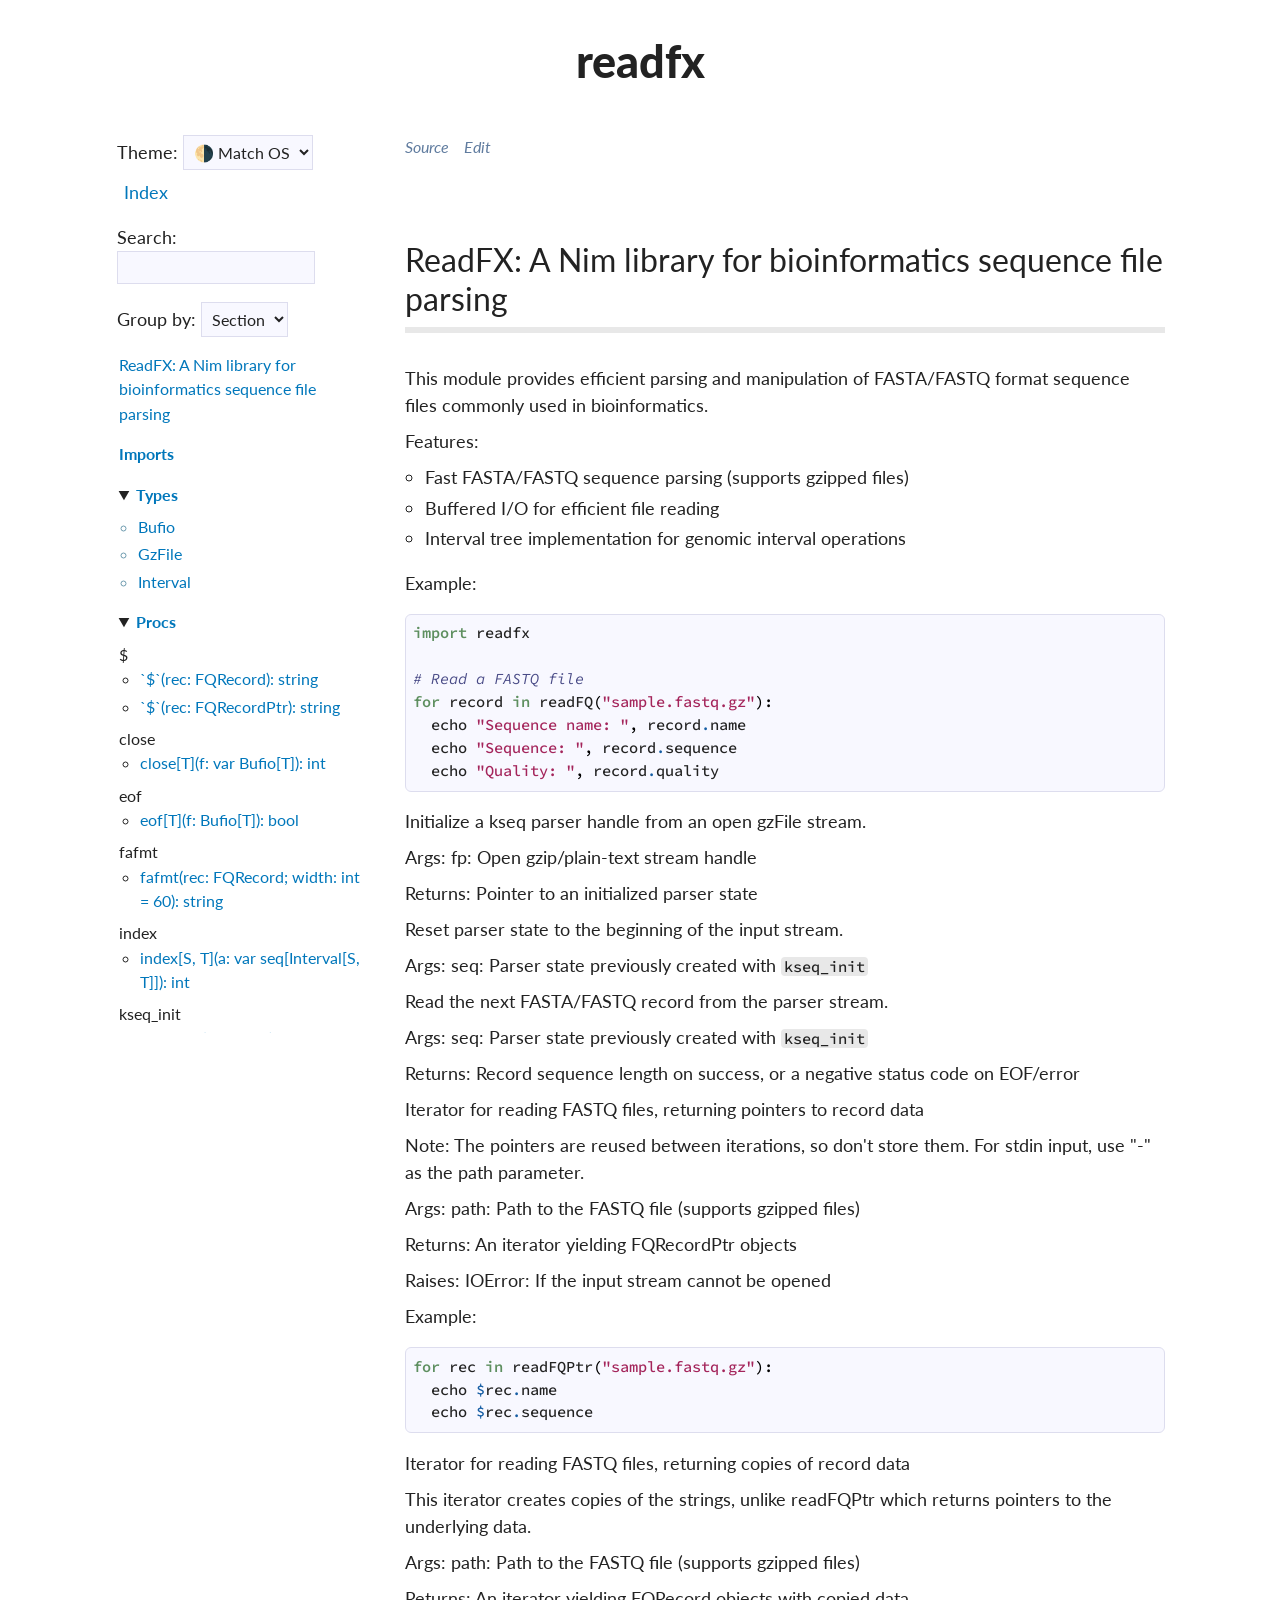
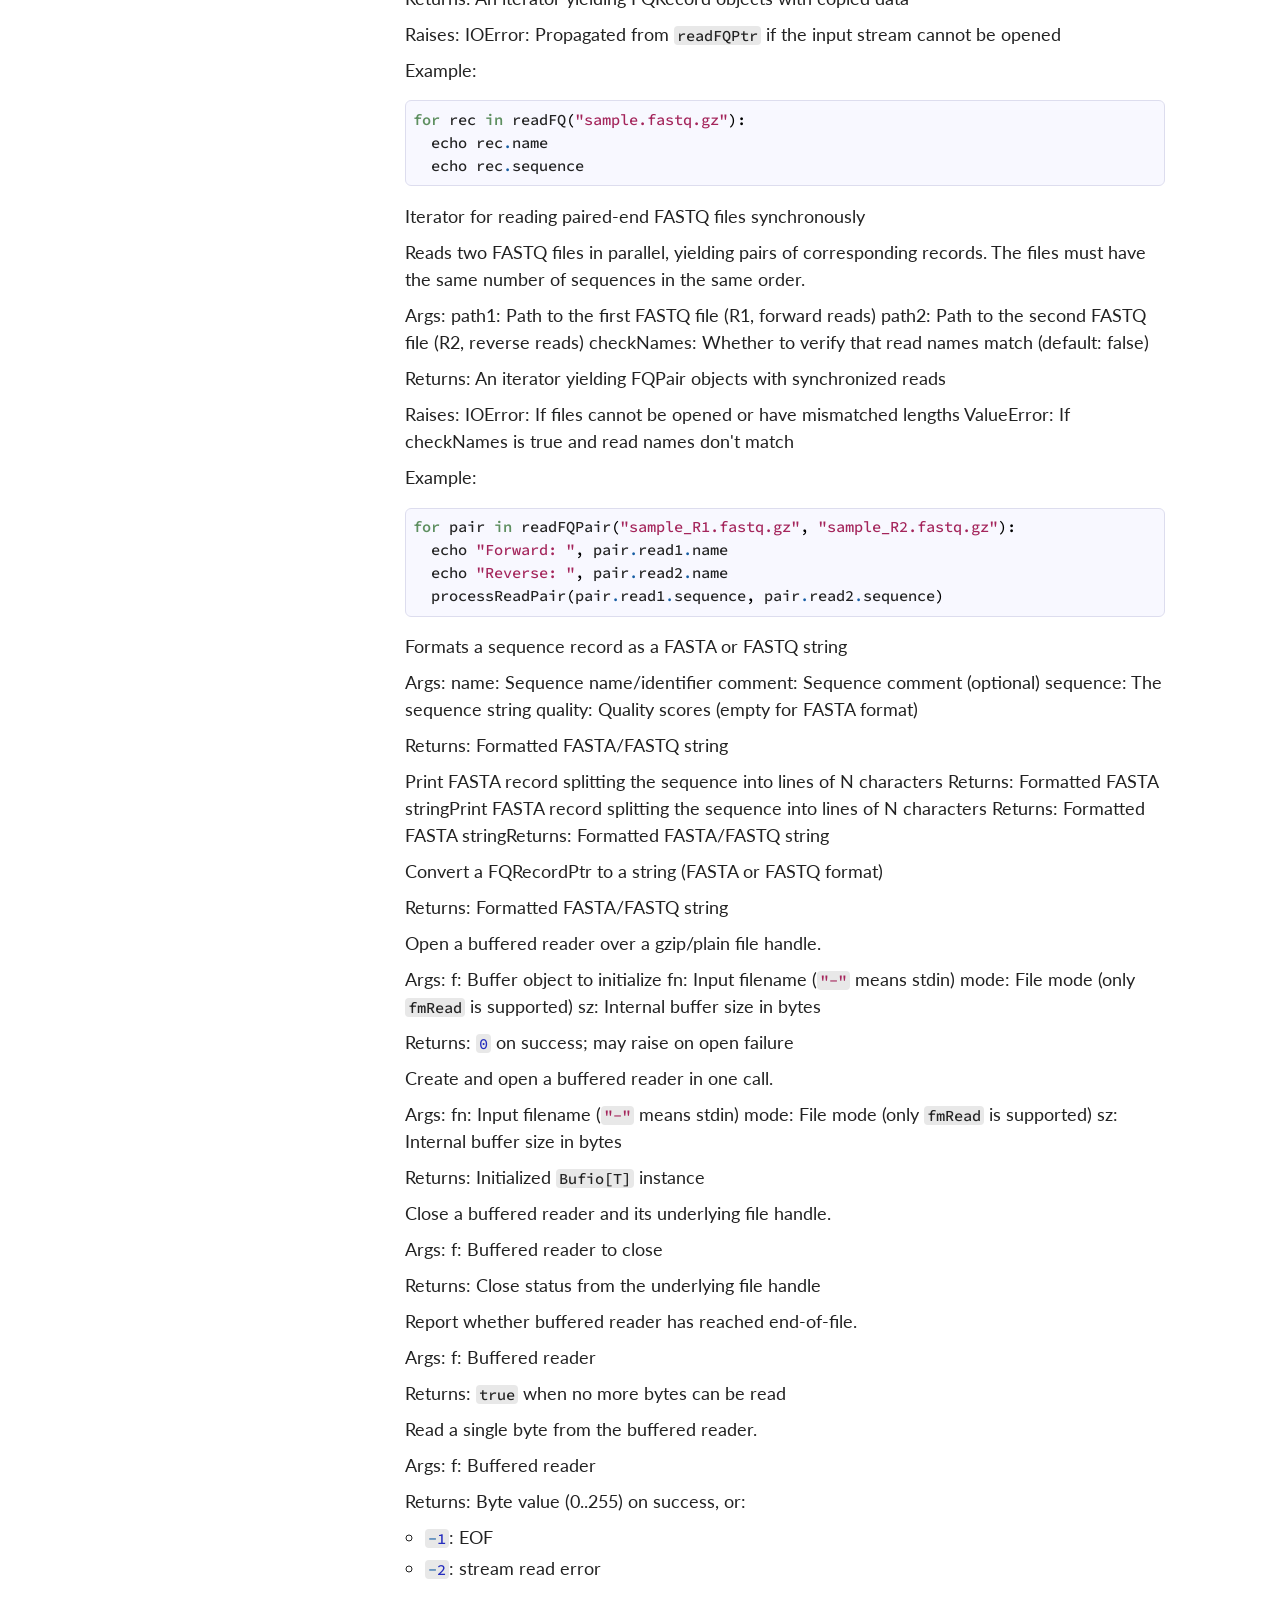
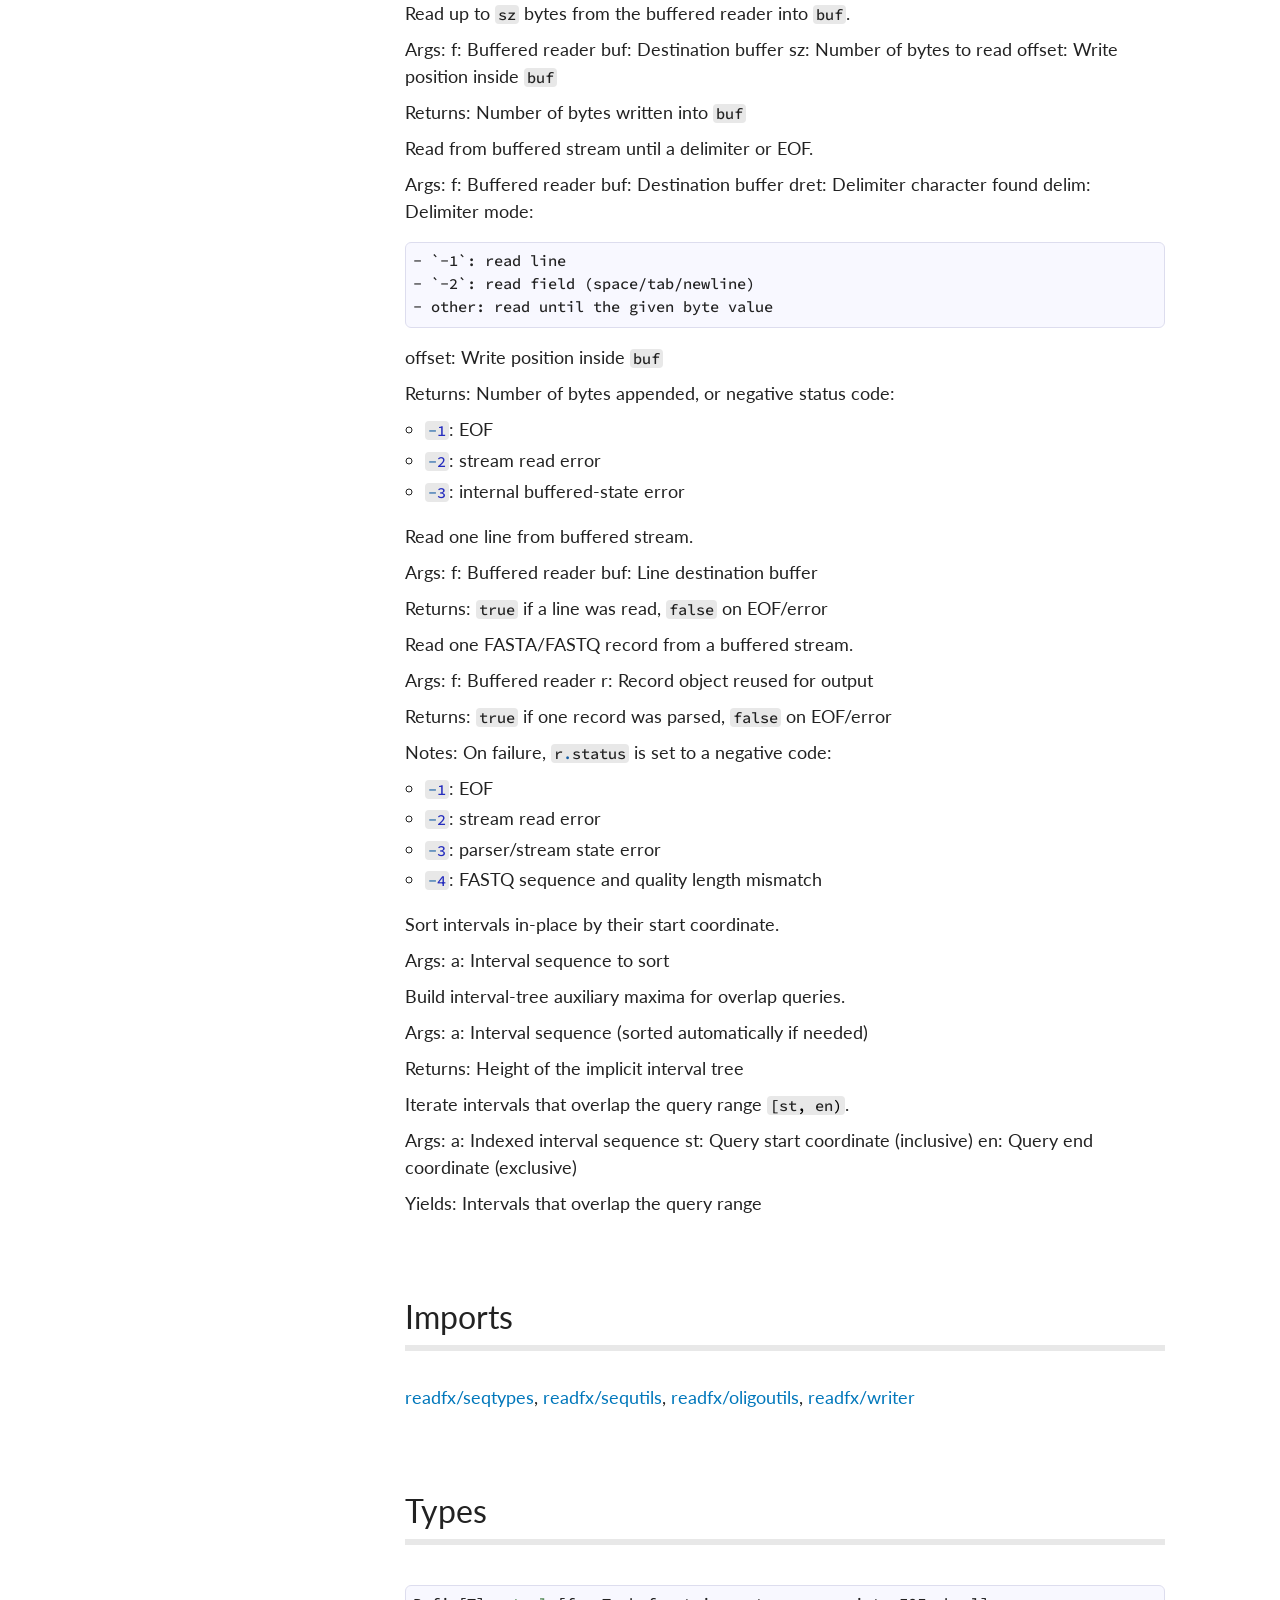
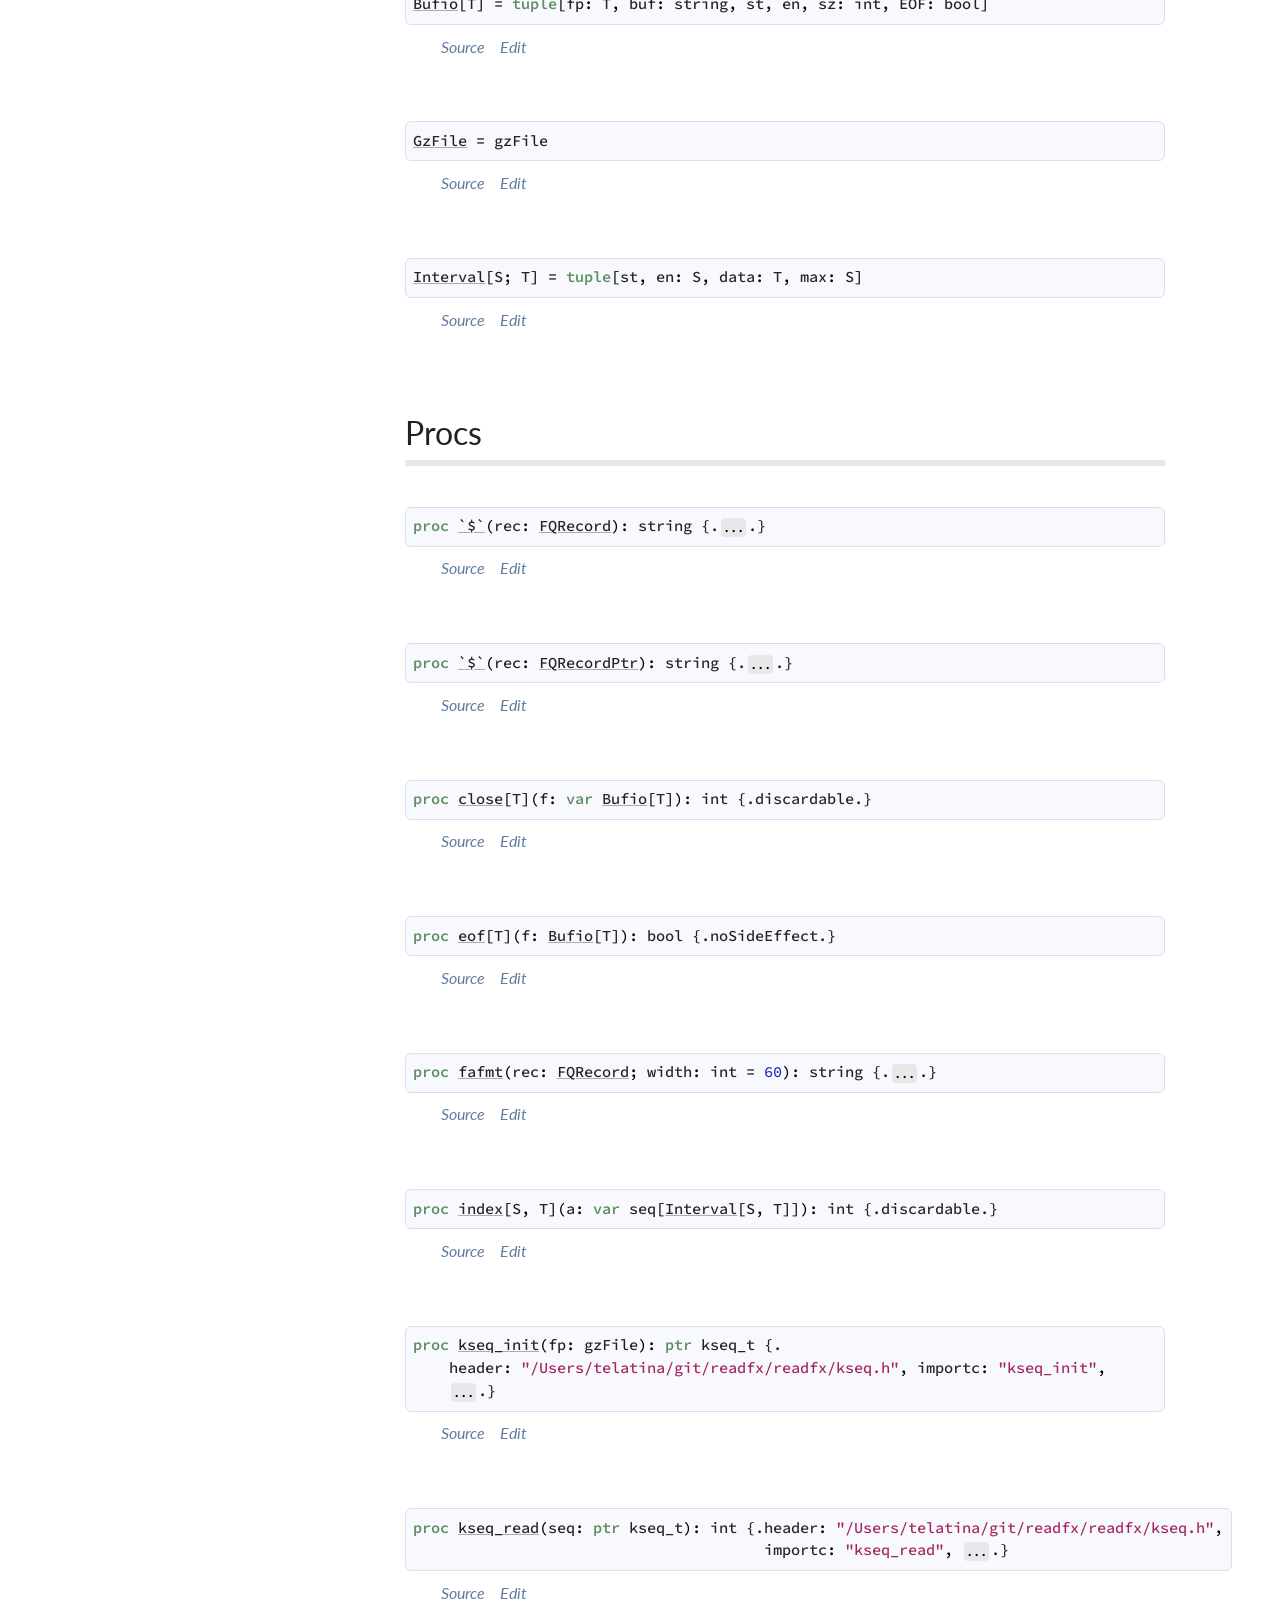
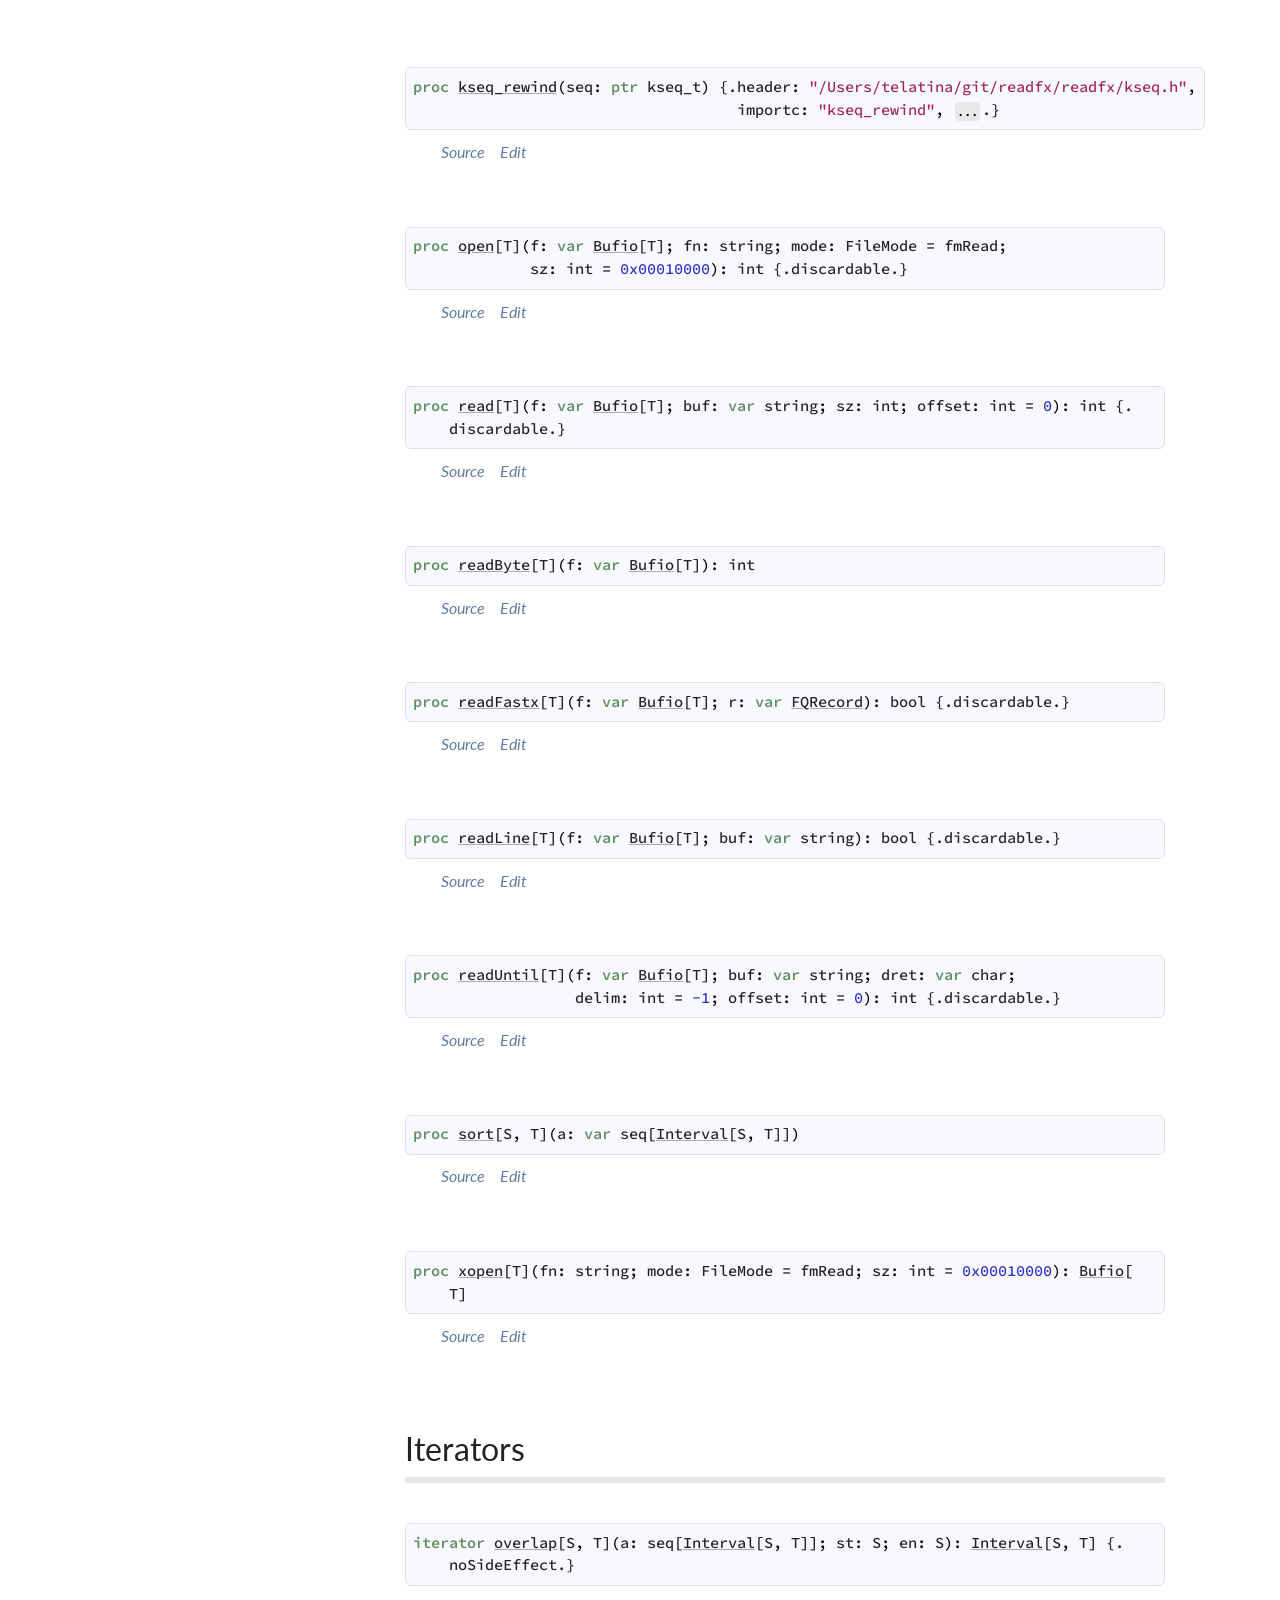
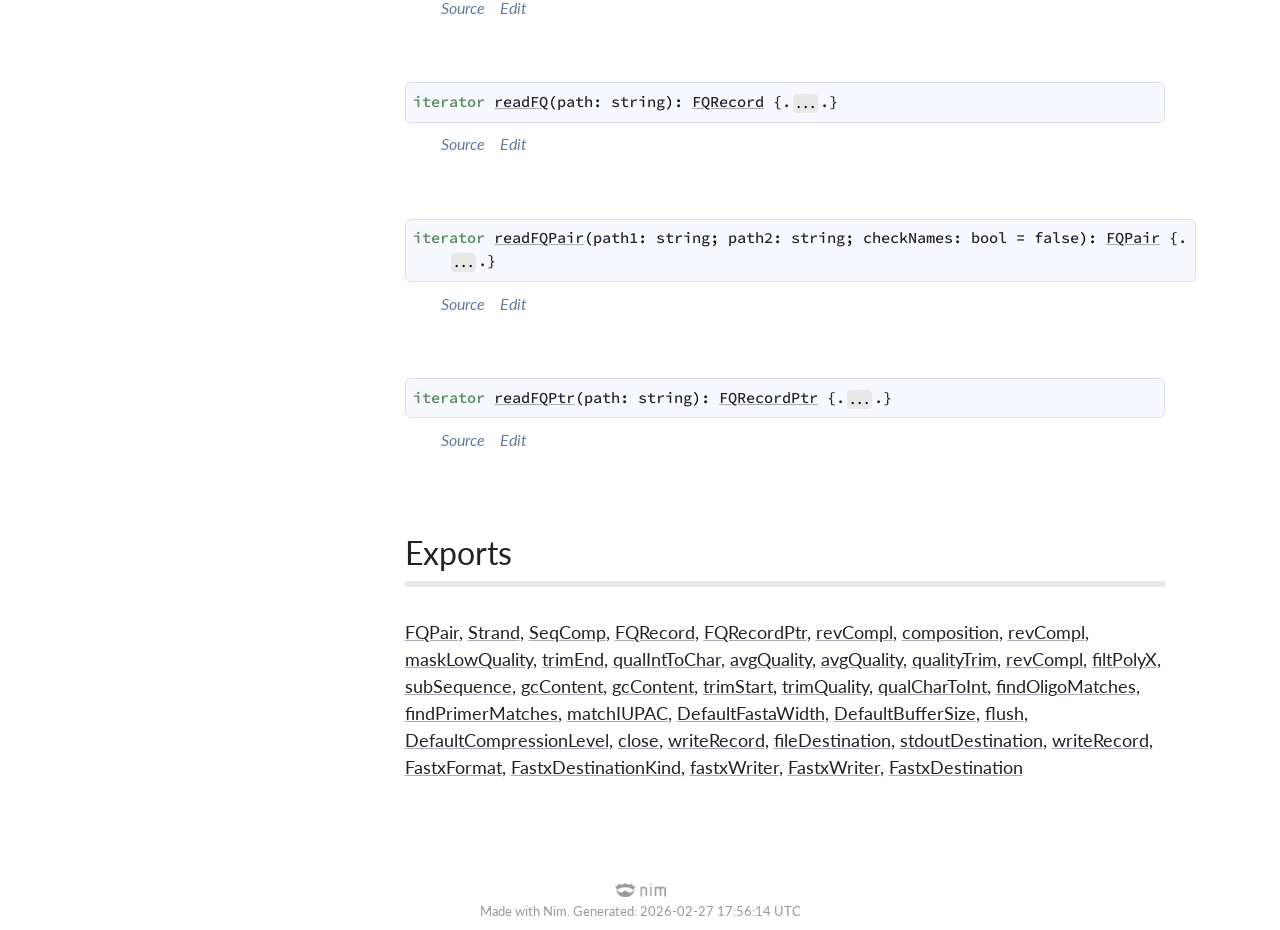
==== docs/readfx.html @ a8412d37 "docs" ====
<?xml version="1.0" encoding="utf-8" ?>
<!DOCTYPE html PUBLIC "-//W3C//DTD XHTML 1.0 Transitional//EN" "https://www.w3.org/TR/xhtml1/DTD/xhtml1-transitional.dtd">
<!--  This file is generated by Nim. -->
<html xmlns="https://www.w3.org/1999/xhtml" xml:lang="en" lang="en">
<head>
<meta http-equiv="Content-Type" content="text/html; charset=utf-8" />
<meta name="viewport" content="width=device-width, initial-scale=1.0">
<title>readfx</title>

<!-- Favicon -->
<link rel="shortcut icon" href="[data-uri]"/>
<link rel="icon" type="image/png" sizes="32x32" href="[data-uri]">

<!-- CSS -->
<link rel="stylesheet" type="text/css" href="nimdoc.out.css?v=2.0.4">

<!-- JS -->
<script type="text/javascript" src="dochack.js?v=2.0.4"></script>
</head>
<body>
  <div class="document" id="documentId">
    <div class="container">
      <h1 class="title">readfx</h1>
      <div class="row">
  <div class="three columns">
    <div class="theme-select-wrapper">
      <label for="theme-select">Theme:&nbsp;</label>
      <select id="theme-select" onchange="setTheme(this.value)">
        <option value="auto">🌗 Match OS</option>
        <option value="dark">🌑 Dark</option>
        <option value="light">🌕 Light</option>
      </select>
    </div>
    <div id="global-links">
      <ul class="simple">
        <li><a id="indexLink" href="theindex.html">Index</a></li>
      </ul>
    </div>
    <div id="searchInputDiv">
      Search: <input type="search" id="searchInput" onkeyup="search()"/>
    </div>
    <div>
      Group by:
      <select onchange="groupBy(this.value)">
        <option value="section">Section</option>
        <option value="type">Type</option>
      </select>
    </div>
    <ul class="simple simple-toc" id="toc-list">
  <li><a class="reference" id="readfxcolon-a-nim-library-for-bioinformatics-sequence-file-parsing_toc" href="#readfxcolon-a-nim-library-for-bioinformatics-sequence-file-parsing">ReadFX: A Nim library for bioinformatics sequence file parsing</a></li>
<li>
  <a class="reference reference-toplevel" href="#6" id="56">Imports</a>
</li>
<li>
  <details open>
    <summary><a class="reference reference-toplevel" href="#7" id="57">Types</a></summary>
    <ul class="simple simple-toc-section">
      <li><a class="reference" href="#Bufio" title="Bufio[T] = tuple[fp: T, buf: string, st, en, sz: int, EOF: bool]">Bufio</a></li>
<li><a class="reference" href="#GzFile" title="GzFile = gzFile">GzFile</a></li>
<li><a class="reference" href="#Interval" title="Interval[S; T] = tuple[st, en: S, data: T, max: S]">Interval</a></li>

    </ul>
  </details>
</li>
<li>
  <details open>
    <summary><a class="reference reference-toplevel" href="#12" id="62">Procs</a></summary>
    <ul class="simple simple-toc-section">
      <ul class="simple nested-toc-section">$
  <li><a class="reference" href="#%24%2CFQRecord" title="`$`(rec: FQRecord): string">`$`(rec: FQRecord): string</a></li>
<li><a class="reference" href="#%24%2CFQRecordPtr" title="`$`(rec: FQRecordPtr): string">`$`(rec: FQRecordPtr): string</a></li>

</ul>
<ul class="simple nested-toc-section">close
  <li><a class="reference" href="#close%2CBufio%5BT%5D" title="close[T](f: var Bufio[T]): int">close[T](f: var Bufio[T]): int</a></li>

</ul>
<ul class="simple nested-toc-section">eof
  <li><a class="reference" href="#eof%2CBufio%5BT%5D" title="eof[T](f: Bufio[T]): bool">eof[T](f: Bufio[T]): bool</a></li>

</ul>
<ul class="simple nested-toc-section">fafmt
  <li><a class="reference" href="#fafmt%2CFQRecord%2Cint" title="fafmt(rec: FQRecord; width: int = 60): string">fafmt(rec: FQRecord; width: int = 60): string</a></li>

</ul>
<ul class="simple nested-toc-section">index
  <li><a class="reference" href="#index%2Cseq%5BInterval%5BS%2CT%5D%5D" title="index[S, T](a: var seq[Interval[S, T]]): int">index[S, T](a: var seq[Interval[S, T]]): int</a></li>

</ul>
<ul class="simple nested-toc-section">kseq_init
  <li><a class="reference" href="#kseq_init%2CgzFile" title="kseq_init(fp: gzFile): ptr kseq_t">kseq_init(fp: gzFile): ptr kseq_t</a></li>

</ul>
<ul class="simple nested-toc-section">kseq_read
  <li><a class="reference" href="#kseq_read%2Cptr.kseq_t" title="kseq_read(seq: ptr kseq_t): int">kseq_read(seq: ptr kseq_t): int</a></li>

</ul>
<ul class="simple nested-toc-section">kseq_rewind
  <li><a class="reference" href="#kseq_rewind%2Cptr.kseq_t" title="kseq_rewind(seq: ptr kseq_t)">kseq_rewind(seq: ptr kseq_t)</a></li>

</ul>
<ul class="simple nested-toc-section">open
  <li><a class="reference" href="#open%2CBufio%5BT%5D%2Cstring%2CFileMode%2Cint" title="open[T](f: var Bufio[T]; fn: string; mode: FileMode = fmRead;
        sz: int = 0x00010000): int">open[T](f: var Bufio[T]; fn: string; mode: FileMode = fmRead;
        sz: int = 0x00010000): int</a></li>

</ul>
<ul class="simple nested-toc-section">read
  <li><a class="reference" href="#read%2CBufio%5BT%5D%2Cstring%2Cint%2Cint" title="read[T](f: var Bufio[T]; buf: var string; sz: int; offset: int = 0): int">read[T](f: var Bufio[T]; buf: var string; sz: int; offset: int = 0): int</a></li>

</ul>
<ul class="simple nested-toc-section">readByte
  <li><a class="reference" href="#readByte%2CBufio%5BT%5D" title="readByte[T](f: var Bufio[T]): int">readByte[T](f: var Bufio[T]): int</a></li>

</ul>
<ul class="simple nested-toc-section">readFastx
  <li><a class="reference" href="#readFastx%2CBufio%5BT%5D%2CFQRecord" title="readFastx[T](f: var Bufio[T]; r: var FQRecord): bool">readFastx[T](f: var Bufio[T]; r: var FQRecord): bool</a></li>

</ul>
<ul class="simple nested-toc-section">readLine
  <li><a class="reference" href="#readLine%2CBufio%5BT%5D%2Cstring" title="readLine[T](f: var Bufio[T]; buf: var string): bool">readLine[T](f: var Bufio[T]; buf: var string): bool</a></li>

</ul>
<ul class="simple nested-toc-section">readUntil
  <li><a class="reference" href="#readUntil%2CBufio%5BT%5D%2Cstring%2Cchar%2Cint%2Cint" title="readUntil[T](f: var Bufio[T]; buf: var string; dret: var char; delim: int = -1;
             offset: int = 0): int">readUntil[T](f: var Bufio[T]; buf: var string; dret: var char; delim: int = -1;
             offset: int = 0): int</a></li>

</ul>
<ul class="simple nested-toc-section">sort
  <li><a class="reference" href="#sort%2Cseq%5BInterval%5BS%2CT%5D%5D" title="sort[S, T](a: var seq[Interval[S, T]])">sort[S, T](a: var seq[Interval[S, T]])</a></li>

</ul>
<ul class="simple nested-toc-section">xopen
  <li><a class="reference" href="#xopen%2Cstring%2CFileMode%2Cint" title="xopen[T](fn: string; mode: FileMode = fmRead; sz: int = 0x00010000): Bufio[T]">xopen[T](fn: string; mode: FileMode = fmRead; sz: int = 0x00010000): Bufio[T]</a></li>

</ul>

    </ul>
  </details>
</li>
<li>
  <details open>
    <summary><a class="reference reference-toplevel" href="#15" id="65">Iterators</a></summary>
    <ul class="simple simple-toc-section">
      <ul class="simple nested-toc-section">overlap
  <li><a class="reference" href="#overlap.i%2Cseq%5BInterval%5BS%2CT%5D%5D%2CS%2CS" title="overlap[S, T](a: seq[Interval[S, T]]; st: S; en: S): Interval[S, T]">overlap[S, T](a: seq[Interval[S, T]]; st: S; en: S): Interval[S, T]</a></li>

</ul>
<ul class="simple nested-toc-section">readFQ
  <li><a class="reference" href="#readFQ.i%2Cstring" title="readFQ(path: string): FQRecord">readFQ(path: string): FQRecord</a></li>

</ul>
<ul class="simple nested-toc-section">readFQPair
  <li><a class="reference" href="#readFQPair.i%2Cstring%2Cstring%2Cbool" title="readFQPair(path1: string; path2: string; checkNames: bool = false): FQPair">readFQPair(path1: string; path2: string; checkNames: bool = false): FQPair</a></li>

</ul>
<ul class="simple nested-toc-section">readFQPtr
  <li><a class="reference" href="#readFQPtr.i%2Cstring" title="readFQPtr(path: string): FQRecordPtr">readFQPtr(path: string): FQRecordPtr</a></li>

</ul>

    </ul>
  </details>
</li>
<li>
  <a class="reference reference-toplevel" href="#19" id="69">Exports</a>
</li>

</ul>

  </div>
  <div class="nine columns" id="content">
    <a href="https://github.com/quadram-institute-bioscience/readfx//tree/main/readfx.nim#L1" class="link-seesrc" target="_blank">Source</a>&nbsp;&nbsp;
<a href="https://github.com/quadram-institute-bioscience/readfx//edit/devel/readfx.nim#L1" class="link-seesrc" target="_blank" >Edit</a>&nbsp;&nbsp;

    <div id="tocRoot"></div>
    
    <p class="module-desc">
<h1><a class="toc-backref" id="readfxcolon-a-nim-library-for-bioinformatics-sequence-file-parsing" href="#readfxcolon-a-nim-library-for-bioinformatics-sequence-file-parsing">ReadFX: A Nim library for bioinformatics sequence file parsing</a></h1><p>This module provides efficient parsing and manipulation of FASTA/FASTQ format sequence files commonly used in bioinformatics.</p>
<p>Features:</p>
<ul class="simple"><li>Fast FASTA/FASTQ sequence parsing (supports gzipped files)</li>
<li>Buffered I/O for efficient file reading</li>
<li>Interval tree implementation for genomic interval operations</li>
</ul>
<p>Example:</p>
<p><pre class="listing">
<span class="Keyword">import</span> <span class="Identifier">readfx</span>

<span class="Comment"># Read a FASTQ file</span>
<span class="Keyword">for</span> <span class="Identifier">record</span> <span class="Keyword">in</span> <span class="Identifier">readFQ</span><span class="Punctuation">(</span><span class="StringLit">&quot;sample.fastq.gz&quot;</span><span class="Punctuation">)</span><span class="Punctuation">:</span>
  <span class="Identifier">echo</span> <span class="StringLit">&quot;Sequence name: &quot;</span><span class="Punctuation">,</span> <span class="Identifier">record</span><span class="Operator">.</span><span class="Identifier">name</span>
  <span class="Identifier">echo</span> <span class="StringLit">&quot;Sequence: &quot;</span><span class="Punctuation">,</span> <span class="Identifier">record</span><span class="Operator">.</span><span class="Identifier">sequence</span>
  <span class="Identifier">echo</span> <span class="StringLit">&quot;Quality: &quot;</span><span class="Punctuation">,</span> <span class="Identifier">record</span><span class="Operator">.</span><span class="Identifier">quality</span>
</pre> </p>
<p>Initialize a kseq parser handle from an open gzFile stream.</p>
<p>Args: fp: Open gzip/plain-text stream handle</p>
<p>Returns: Pointer to an initialized parser state</p>
<p>Reset parser state to the beginning of the input stream.</p>
<p>Args: seq: Parser state previously created with <tt class="docutils literal"><span class="pre"><span class="Identifier">kseq_init</span></span></tt></p>
<p>Read the next FASTA/FASTQ record from the parser stream.</p>
<p>Args: seq: Parser state previously created with <tt class="docutils literal"><span class="pre"><span class="Identifier">kseq_init</span></span></tt></p>
<p>Returns: Record sequence length on success, or a negative status code on EOF/error</p>
<p>Iterator for reading FASTQ files, returning pointers to record data</p>
<p>Note: The pointers are reused between iterations, so don't store them. For stdin input, use &quot;-&quot; as the path parameter.</p>
<p>Args: path: Path to the FASTQ file (supports gzipped files)</p>
<p>Returns: An iterator yielding FQRecordPtr objects</p>
<p>Raises: IOError: If the input stream cannot be opened</p>
<p>Example:</p>
<p><pre class="listing">
<span class="Keyword">for</span> <span class="Identifier">rec</span> <span class="Keyword">in</span> <span class="Identifier">readFQPtr</span><span class="Punctuation">(</span><span class="StringLit">&quot;sample.fastq.gz&quot;</span><span class="Punctuation">)</span><span class="Punctuation">:</span>
  <span class="Identifier">echo</span> <span class="Operator">$</span><span class="Identifier">rec</span><span class="Operator">.</span><span class="Identifier">name</span>
  <span class="Identifier">echo</span> <span class="Operator">$</span><span class="Identifier">rec</span><span class="Operator">.</span><span class="Identifier">sequence</span></pre></p>
<p>Iterator for reading FASTQ files, returning copies of record data</p>
<p>This iterator creates copies of the strings, unlike readFQPtr which returns pointers to the underlying data.</p>
<p>Args: path: Path to the FASTQ file (supports gzipped files)</p>
<p>Returns: An iterator yielding FQRecord objects with copied data</p>
<p>Raises: IOError: Propagated from <tt class="docutils literal"><span class="pre"><span class="Identifier">readFQPtr</span></span></tt> if the input stream cannot be opened</p>
<p>Example:</p>
<p><pre class="listing">
<span class="Keyword">for</span> <span class="Identifier">rec</span> <span class="Keyword">in</span> <span class="Identifier">readFQ</span><span class="Punctuation">(</span><span class="StringLit">&quot;sample.fastq.gz&quot;</span><span class="Punctuation">)</span><span class="Punctuation">:</span>
  <span class="Identifier">echo</span> <span class="Identifier">rec</span><span class="Operator">.</span><span class="Identifier">name</span>
  <span class="Identifier">echo</span> <span class="Identifier">rec</span><span class="Operator">.</span><span class="Identifier">sequence</span></pre></p>
<p>Iterator for reading paired-end FASTQ files synchronously</p>
<p>Reads two FASTQ files in parallel, yielding pairs of corresponding records. The files must have the same number of sequences in the same order.</p>
<p>Args: path1: Path to the first FASTQ file (R1, forward reads) path2: Path to the second FASTQ file (R2, reverse reads) checkNames: Whether to verify that read names match (default: false)</p>
<p>Returns: An iterator yielding FQPair objects with synchronized reads</p>
<p>Raises: IOError: If files cannot be opened or have mismatched lengths ValueError: If checkNames is true and read names don't match</p>
<p>Example:</p>
<p><pre class="listing">
<span class="Keyword">for</span> <span class="Identifier">pair</span> <span class="Keyword">in</span> <span class="Identifier">readFQPair</span><span class="Punctuation">(</span><span class="StringLit">&quot;sample_R1.fastq.gz&quot;</span><span class="Punctuation">,</span> <span class="StringLit">&quot;sample_R2.fastq.gz&quot;</span><span class="Punctuation">)</span><span class="Punctuation">:</span>
  <span class="Identifier">echo</span> <span class="StringLit">&quot;Forward: &quot;</span><span class="Punctuation">,</span> <span class="Identifier">pair</span><span class="Operator">.</span><span class="Identifier">read1</span><span class="Operator">.</span><span class="Identifier">name</span>
  <span class="Identifier">echo</span> <span class="StringLit">&quot;Reverse: &quot;</span><span class="Punctuation">,</span> <span class="Identifier">pair</span><span class="Operator">.</span><span class="Identifier">read2</span><span class="Operator">.</span><span class="Identifier">name</span>
  <span class="Identifier">processReadPair</span><span class="Punctuation">(</span><span class="Identifier">pair</span><span class="Operator">.</span><span class="Identifier">read1</span><span class="Operator">.</span><span class="Identifier">sequence</span><span class="Punctuation">,</span> <span class="Identifier">pair</span><span class="Operator">.</span><span class="Identifier">read2</span><span class="Operator">.</span><span class="Identifier">sequence</span><span class="Punctuation">)</span></pre></p>
<p>Formats a sequence record as a FASTA or FASTQ string</p>
<p>Args: name: Sequence name/identifier comment: Sequence comment (optional) sequence: The sequence string quality: Quality scores (empty for FASTA format)</p>
<p>Returns: Formatted FASTA/FASTQ string</p>
Print FASTA record splitting the sequence into lines of N characters Returns: Formatted FASTA stringPrint FASTA record splitting the sequence into lines of N characters Returns: Formatted FASTA stringReturns: Formatted FASTA/FASTQ string<p>Convert a FQRecordPtr to a string (FASTA or FASTQ format)</p>
<p>Returns: Formatted FASTA/FASTQ string</p>
<p>Open a buffered reader over a gzip/plain file handle.</p>
<p>Args: f: Buffer object to initialize fn: Input filename (<tt class="docutils literal"><span class="pre"><span class="StringLit">&quot;-&quot;</span></span></tt> means stdin) mode: File mode (only <tt class="docutils literal"><span class="pre"><span class="Identifier">fmRead</span></span></tt> is supported) sz: Internal buffer size in bytes</p>
<p>Returns: <tt class="docutils literal"><span class="pre"><span class="DecNumber">0</span></span></tt> on success; may raise on open failure</p>
<p>Create and open a buffered reader in one call.</p>
<p>Args: fn: Input filename (<tt class="docutils literal"><span class="pre"><span class="StringLit">&quot;-&quot;</span></span></tt> means stdin) mode: File mode (only <tt class="docutils literal"><span class="pre"><span class="Identifier">fmRead</span></span></tt> is supported) sz: Internal buffer size in bytes</p>
<p>Returns: Initialized <tt class="docutils literal"><span class="pre"><span class="Identifier">Bufio</span><span class="Punctuation">[</span><span class="Identifier">T</span><span class="Punctuation">]</span></span></tt> instance</p>
<p>Close a buffered reader and its underlying file handle.</p>
<p>Args: f: Buffered reader to close</p>
<p>Returns: Close status from the underlying file handle</p>
<p>Report whether buffered reader has reached end-of-file.</p>
<p>Args: f: Buffered reader</p>
<p>Returns: <tt class="docutils literal"><span class="pre"><span class="Identifier">true</span></span></tt> when no more bytes can be read</p>
<p>Read a single byte from the buffered reader.</p>
<p>Args: f: Buffered reader</p>
<p>Returns: Byte value (0..255) on success, or:</p>
<ul class="simple"><li><tt class="docutils literal"><span class="pre"><span class="Operator">-</span><span class="DecNumber">1</span></span></tt>: EOF</li>
<li><tt class="docutils literal"><span class="pre"><span class="Operator">-</span><span class="DecNumber">2</span></span></tt>: stream read error</li>
</ul>
<p>Read up to <tt class="docutils literal"><span class="pre"><span class="Identifier">sz</span></span></tt> bytes from the buffered reader into <tt class="docutils literal"><span class="pre"><span class="Identifier">buf</span></span></tt>.</p>
<p>Args: f: Buffered reader buf: Destination buffer sz: Number of bytes to read offset: Write position inside <tt class="docutils literal"><span class="pre"><span class="Identifier">buf</span></span></tt></p>
<p>Returns: Number of bytes written into <tt class="docutils literal"><span class="pre"><span class="Identifier">buf</span></span></tt></p>
<p>Read from buffered stream until a delimiter or EOF.</p>
<p>Args: f: Buffered reader buf: Destination buffer dret: Delimiter character found delim: Delimiter mode:</p>
<pre>- `-1`: read line
- `-2`: read field (space/tab/newline)
- other: read until the given byte value</pre>
<p>offset: Write position inside <tt class="docutils literal"><span class="pre"><span class="Identifier">buf</span></span></tt></p>
<p>Returns: Number of bytes appended, or negative status code:</p>
<ul class="simple"><li><tt class="docutils literal"><span class="pre"><span class="Operator">-</span><span class="DecNumber">1</span></span></tt>: EOF</li>
<li><tt class="docutils literal"><span class="pre"><span class="Operator">-</span><span class="DecNumber">2</span></span></tt>: stream read error</li>
<li><tt class="docutils literal"><span class="pre"><span class="Operator">-</span><span class="DecNumber">3</span></span></tt>: internal buffered-state error</li>
</ul>
<p>Read one line from buffered stream.</p>
<p>Args: f: Buffered reader buf: Line destination buffer</p>
<p>Returns: <tt class="docutils literal"><span class="pre"><span class="Identifier">true</span></span></tt> if a line was read, <tt class="docutils literal"><span class="pre"><span class="Identifier">false</span></span></tt> on EOF/error</p>
<p>Read one FASTA/FASTQ record from a buffered stream.</p>
<p>Args: f: Buffered reader r: Record object reused for output</p>
<p>Returns: <tt class="docutils literal"><span class="pre"><span class="Identifier">true</span></span></tt> if one record was parsed, <tt class="docutils literal"><span class="pre"><span class="Identifier">false</span></span></tt> on EOF/error</p>
<p>Notes: On failure, <tt class="docutils literal"><span class="pre"><span class="Identifier">r</span><span class="Operator">.</span><span class="Identifier">status</span></span></tt> is set to a negative code:</p>
<ul class="simple"><li><tt class="docutils literal"><span class="pre"><span class="Operator">-</span><span class="DecNumber">1</span></span></tt>: EOF</li>
<li><tt class="docutils literal"><span class="pre"><span class="Operator">-</span><span class="DecNumber">2</span></span></tt>: stream read error</li>
<li><tt class="docutils literal"><span class="pre"><span class="Operator">-</span><span class="DecNumber">3</span></span></tt>: parser/stream state error</li>
<li><tt class="docutils literal"><span class="pre"><span class="Operator">-</span><span class="DecNumber">4</span></span></tt>: FASTQ sequence and quality length mismatch</li>
</ul>
<p>Sort intervals in-place by their start coordinate.</p>
<p>Args: a: Interval sequence to sort</p>
<p>Build interval-tree auxiliary maxima for overlap queries.</p>
<p>Args: a: Interval sequence (sorted automatically if needed)</p>
<p>Returns: Height of the implicit interval tree</p>
<p>Iterate intervals that overlap the query range <tt class="docutils literal"><span class="pre"><span class="Punctuation">[</span><span class="Identifier">st</span><span class="Punctuation">,</span> <span class="Identifier">en</span><span class="Punctuation">)</span></span></tt>.</p>
<p>Args: a: Indexed interval sequence st: Query start coordinate (inclusive) en: Query end coordinate (exclusive)</p>
<p>Yields: Intervals that overlap the query range</p>
</p>
    <div class="section" id="6">
  <h1><a class="toc-backref" href="#6">Imports</a></h1>
  <dl class="item">
    <a class="reference external" href="readfx/seqtypes.html">readfx/seqtypes</a>, <a class="reference external" href="readfx/sequtils.html">readfx/sequtils</a>, <a class="reference external" href="readfx/oligoutils.html">readfx/oligoutils</a>, <a class="reference external" href="readfx/writer.html">readfx/writer</a>
  </dl>
</div>
<div class="section" id="7">
  <h1><a class="toc-backref" href="#7">Types</a></h1>
  <dl class="item">
    <div id="Bufio">
  <dt><pre><a href="readfx.html#Bufio"><span class="Identifier">Bufio</span></a><span class="Other">[</span><span class="Identifier">T</span><span class="Other">]</span> <span class="Other">=</span> <span class="Keyword">tuple</span><span class="Other">[</span><span class="Identifier">fp</span><span class="Other">:</span> <span class="Identifier">T</span><span class="Other">,</span> <span class="Identifier">buf</span><span class="Other">:</span> <span class="Identifier">string</span><span class="Other">,</span> <span class="Identifier">st</span><span class="Other">,</span> <span class="Identifier">en</span><span class="Other">,</span> <span class="Identifier">sz</span><span class="Other">:</span> <span class="Identifier">int</span><span class="Other">,</span> <span class="Identifier">EOF</span><span class="Other">:</span> <span class="Identifier">bool</span><span class="Other">]</span></pre></dt>
  <dd>
    
    
    <a href="https://github.com/quadram-institute-bioscience/readfx//tree/main/readfx.nim#L412" class="link-seesrc" target="_blank">Source</a>&nbsp;&nbsp;
<a href="https://github.com/quadram-institute-bioscience/readfx//edit/devel/readfx.nim#L412" class="link-seesrc" target="_blank" >Edit</a>&nbsp;&nbsp;

  </dd>
</div>
<div id="GzFile">
  <dt><pre><a href="readfx.html#GzFile"><span class="Identifier">GzFile</span></a> <span class="Other">=</span> <span class="Identifier">gzFile</span></pre></dt>
  <dd>
    
    
    <a href="https://github.com/quadram-institute-bioscience/readfx//tree/main/readfx.nim#L361" class="link-seesrc" target="_blank">Source</a>&nbsp;&nbsp;
<a href="https://github.com/quadram-institute-bioscience/readfx//edit/devel/readfx.nim#L361" class="link-seesrc" target="_blank" >Edit</a>&nbsp;&nbsp;

  </dd>
</div>
<div id="Interval">
  <dt><pre><a href="readfx.html#Interval"><span class="Identifier">Interval</span></a><span class="Other">[</span><span class="Identifier">S</span><span class="Other">;</span> <span class="Identifier">T</span><span class="Other">]</span> <span class="Other">=</span> <span class="Keyword">tuple</span><span class="Other">[</span><span class="Identifier">st</span><span class="Other">,</span> <span class="Identifier">en</span><span class="Other">:</span> <span class="Identifier">S</span><span class="Other">,</span> <span class="Identifier">data</span><span class="Other">:</span> <span class="Identifier">T</span><span class="Other">,</span> <span class="Identifier">max</span><span class="Other">:</span> <span class="Identifier">S</span><span class="Other">]</span></pre></dt>
  <dd>
    
    
    <a href="https://github.com/quadram-institute-bioscience/readfx//tree/main/readfx.nim#L660" class="link-seesrc" target="_blank">Source</a>&nbsp;&nbsp;
<a href="https://github.com/quadram-institute-bioscience/readfx//edit/devel/readfx.nim#L660" class="link-seesrc" target="_blank" >Edit</a>&nbsp;&nbsp;

  </dd>
</div>

  </dl>
</div>
<div class="section" id="12">
  <h1><a class="toc-backref" href="#12">Procs</a></h1>
  <dl class="item">
    <div id="$-procs-all">
  <div id="$,FQRecord">
  <dt><pre><span class="Keyword">proc</span> <a href="#%24%2CFQRecord"><span class="Identifier">`$`</span></a><span class="Other">(</span><span class="Identifier">rec</span><span class="Other">:</span> <a href="readfx/seqtypes.html#FQRecord"><span class="Identifier">FQRecord</span></a><span class="Other">)</span><span class="Other">:</span> <span class="Identifier">string</span> {.<span><span class="Other pragmadots">...</span></span><span class="pragmawrap"><span class="Identifier">raises</span><span class="Other">:</span> <span class="Other">[</span><span class="Other">]</span><span class="Other">,</span> <span class="Identifier">tags</span><span class="Other">:</span> <span class="Other">[</span><span class="Other">]</span><span class="Other">,</span> <span class="Identifier">forbids</span><span class="Other">:</span> <span class="Other">[</span><span class="Other">]</span></span>.}</pre></dt>
  <dd>
    
    
    <a href="https://github.com/quadram-institute-bioscience/readfx//tree/main/readfx.nim#L329" class="link-seesrc" target="_blank">Source</a>&nbsp;&nbsp;
<a href="https://github.com/quadram-institute-bioscience/readfx//edit/devel/readfx.nim#L329" class="link-seesrc" target="_blank" >Edit</a>&nbsp;&nbsp;

  </dd>
</div>
<div id="$,FQRecordPtr">
  <dt><pre><span class="Keyword">proc</span> <a href="#%24%2CFQRecordPtr"><span class="Identifier">`$`</span></a><span class="Other">(</span><span class="Identifier">rec</span><span class="Other">:</span> <a href="readfx/seqtypes.html#FQRecordPtr"><span class="Identifier">FQRecordPtr</span></a><span class="Other">)</span><span class="Other">:</span> <span class="Identifier">string</span> {.<span><span class="Other pragmadots">...</span></span><span class="pragmawrap"><span class="Identifier">raises</span><span class="Other">:</span> <span class="Other">[</span><span class="Other">]</span><span class="Other">,</span> <span class="Identifier">tags</span><span class="Other">:</span> <span class="Other">[</span><span class="Other">]</span><span class="Other">,</span> <span class="Identifier">forbids</span><span class="Other">:</span> <span class="Other">[</span><span class="Other">]</span></span>.}</pre></dt>
  <dd>
    
    
    <a href="https://github.com/quadram-institute-bioscience/readfx//tree/main/readfx.nim#L336" class="link-seesrc" target="_blank">Source</a>&nbsp;&nbsp;
<a href="https://github.com/quadram-institute-bioscience/readfx//edit/devel/readfx.nim#L336" class="link-seesrc" target="_blank" >Edit</a>&nbsp;&nbsp;

  </dd>
</div>

</div>
<div id="close-procs-all">
  <div id="close,Bufio[T]">
  <dt><pre><span class="Keyword">proc</span> <a href="#close%2CBufio%5BT%5D"><span class="Identifier">close</span></a><span class="Other">[</span><span class="Identifier">T</span><span class="Other">]</span><span class="Other">(</span><span class="Identifier">f</span><span class="Other">:</span> <span class="Keyword">var</span> <a href="readfx.html#Bufio"><span class="Identifier">Bufio</span></a><span class="Other">[</span><span class="Identifier">T</span><span class="Other">]</span><span class="Other">)</span><span class="Other">:</span> <span class="Identifier">int</span> {.<span class="Identifier">discardable</span>.}</pre></dt>
  <dd>
    
    
    <a href="https://github.com/quadram-institute-bioscience/readfx//tree/main/readfx.nim#L453" class="link-seesrc" target="_blank">Source</a>&nbsp;&nbsp;
<a href="https://github.com/quadram-institute-bioscience/readfx//edit/devel/readfx.nim#L453" class="link-seesrc" target="_blank" >Edit</a>&nbsp;&nbsp;

  </dd>
</div>

</div>
<div id="eof-procs-all">
  <div id="eof,Bufio[T]">
  <dt><pre><span class="Keyword">proc</span> <a href="#eof%2CBufio%5BT%5D"><span class="Identifier">eof</span></a><span class="Other">[</span><span class="Identifier">T</span><span class="Other">]</span><span class="Other">(</span><span class="Identifier">f</span><span class="Other">:</span> <a href="readfx.html#Bufio"><span class="Identifier">Bufio</span></a><span class="Other">[</span><span class="Identifier">T</span><span class="Other">]</span><span class="Other">)</span><span class="Other">:</span> <span class="Identifier">bool</span> {.<span class="Identifier">noSideEffect</span>.}</pre></dt>
  <dd>
    
    
    <a href="https://github.com/quadram-institute-bioscience/readfx//tree/main/readfx.nim#L463" class="link-seesrc" target="_blank">Source</a>&nbsp;&nbsp;
<a href="https://github.com/quadram-institute-bioscience/readfx//edit/devel/readfx.nim#L463" class="link-seesrc" target="_blank" >Edit</a>&nbsp;&nbsp;

  </dd>
</div>

</div>
<div id="fafmt-procs-all">
  <div id="fafmt,FQRecord,int">
  <dt><pre><span class="Keyword">proc</span> <a href="#fafmt%2CFQRecord%2Cint"><span class="Identifier">fafmt</span></a><span class="Other">(</span><span class="Identifier">rec</span><span class="Other">:</span> <a href="readfx/seqtypes.html#FQRecord"><span class="Identifier">FQRecord</span></a><span class="Other">;</span> <span class="Identifier">width</span><span class="Other">:</span> <span class="Identifier">int</span> <span class="Other">=</span> <span class="DecNumber">60</span><span class="Other">)</span><span class="Other">:</span> <span class="Identifier">string</span> {.<span><span class="Other pragmadots">...</span></span><span class="pragmawrap"><span class="Identifier">raises</span><span class="Other">:</span> <span class="Other">[</span><span class="Other">]</span><span class="Other">,</span> <span class="Identifier">tags</span><span class="Other">:</span> <span class="Other">[</span><span class="Other">]</span><span class="Other">,</span>
    <span class="Identifier">forbids</span><span class="Other">:</span> <span class="Other">[</span><span class="Other">]</span></span>.}</pre></dt>
  <dd>
    
    
    <a href="https://github.com/quadram-institute-bioscience/readfx//tree/main/readfx.nim#L322" class="link-seesrc" target="_blank">Source</a>&nbsp;&nbsp;
<a href="https://github.com/quadram-institute-bioscience/readfx//edit/devel/readfx.nim#L322" class="link-seesrc" target="_blank" >Edit</a>&nbsp;&nbsp;

  </dd>
</div>

</div>
<div id="index-procs-all">
  <div id="index,seq[Interval[S,T]]">
  <dt><pre><span class="Keyword">proc</span> <a href="#index%2Cseq%5BInterval%5BS%2CT%5D%5D"><span class="Identifier">index</span></a><span class="Other">[</span><span class="Identifier">S</span><span class="Other">,</span> <span class="Identifier">T</span><span class="Other">]</span><span class="Other">(</span><span class="Identifier">a</span><span class="Other">:</span> <span class="Keyword">var</span> <span class="Identifier">seq</span><span class="Other">[</span><a href="readfx.html#Interval"><span class="Identifier">Interval</span></a><span class="Other">[</span><span class="Identifier">S</span><span class="Other">,</span> <span class="Identifier">T</span><span class="Other">]</span><span class="Other">]</span><span class="Other">)</span><span class="Other">:</span> <span class="Identifier">int</span> {.<span class="Identifier">discardable</span>.}</pre></dt>
  <dd>
    
    
    <a href="https://github.com/quadram-institute-bioscience/readfx//tree/main/readfx.nim#L679" class="link-seesrc" target="_blank">Source</a>&nbsp;&nbsp;
<a href="https://github.com/quadram-institute-bioscience/readfx//edit/devel/readfx.nim#L679" class="link-seesrc" target="_blank" >Edit</a>&nbsp;&nbsp;

  </dd>
</div>

</div>
<div id="kseq_init-procs-all">
  <div id="kseq_init,gzFile">
  <dt><pre><span class="Keyword">proc</span> <a href="#kseq_init%2CgzFile"><span class="Identifier">kseq_init</span></a><span class="Other">(</span><span class="Identifier">fp</span><span class="Other">:</span> <span class="Identifier">gzFile</span><span class="Other">)</span><span class="Other">:</span> <span class="Keyword">ptr</span> <span class="Identifier">kseq_t</span> {.
    <span class="Identifier">header</span><span class="Other">:</span> <span class="StringLit">&quot;/Users/telatina/git/readfx/readfx/kseq.h&quot;</span><span class="Other">,</span> <span class="Identifier">importc</span><span class="Other">:</span> <span class="StringLit">&quot;kseq_init&quot;</span><span class="Other">,</span>
    <span><span class="Other pragmadots">...</span></span><span class="pragmawrap"><span class="Identifier">raises</span><span class="Other">:</span> <span class="Other">[</span><span class="Other">]</span><span class="Other">,</span> <span class="Identifier">tags</span><span class="Other">:</span> <span class="Other">[</span><span class="Other">]</span><span class="Other">,</span> <span class="Identifier">forbids</span><span class="Other">:</span> <span class="Other">[</span><span class="Other">]</span></span>.}</pre></dt>
  <dd>
    
    
    <a href="https://github.com/quadram-institute-bioscience/readfx//tree/main/readfx.nim#L74" class="link-seesrc" target="_blank">Source</a>&nbsp;&nbsp;
<a href="https://github.com/quadram-institute-bioscience/readfx//edit/devel/readfx.nim#L74" class="link-seesrc" target="_blank" >Edit</a>&nbsp;&nbsp;

  </dd>
</div>

</div>
<div id="kseq_read-procs-all">
  <div id="kseq_read,ptr.kseq_t">
  <dt><pre><span class="Keyword">proc</span> <a href="#kseq_read%2Cptr.kseq_t"><span class="Identifier">kseq_read</span></a><span class="Other">(</span><span class="Identifier">seq</span><span class="Other">:</span> <span class="Keyword">ptr</span> <span class="Identifier">kseq_t</span><span class="Other">)</span><span class="Other">:</span> <span class="Identifier">int</span> {.<span class="Identifier">header</span><span class="Other">:</span> <span class="StringLit">&quot;/Users/telatina/git/readfx/readfx/kseq.h&quot;</span><span class="Other">,</span>
                                       <span class="Identifier">importc</span><span class="Other">:</span> <span class="StringLit">&quot;kseq_read&quot;</span><span class="Other">,</span> <span><span class="Other pragmadots">...</span></span><span class="pragmawrap"><span class="Identifier">raises</span><span class="Other">:</span> <span class="Other">[</span><span class="Other">]</span><span class="Other">,</span>
                                       <span class="Identifier">tags</span><span class="Other">:</span> <span class="Other">[</span><span class="Other">]</span><span class="Other">,</span> <span class="Identifier">forbids</span><span class="Other">:</span> <span class="Other">[</span><span class="Other">]</span></span>.}</pre></dt>
  <dd>
    
    
    <a href="https://github.com/quadram-institute-bioscience/readfx//tree/main/readfx.nim#L91" class="link-seesrc" target="_blank">Source</a>&nbsp;&nbsp;
<a href="https://github.com/quadram-institute-bioscience/readfx//edit/devel/readfx.nim#L91" class="link-seesrc" target="_blank" >Edit</a>&nbsp;&nbsp;

  </dd>
</div>

</div>
<div id="kseq_rewind-procs-all">
  <div id="kseq_rewind,ptr.kseq_t">
  <dt><pre><span class="Keyword">proc</span> <a href="#kseq_rewind%2Cptr.kseq_t"><span class="Identifier">kseq_rewind</span></a><span class="Other">(</span><span class="Identifier">seq</span><span class="Other">:</span> <span class="Keyword">ptr</span> <span class="Identifier">kseq_t</span><span class="Other">)</span> {.<span class="Identifier">header</span><span class="Other">:</span> <span class="StringLit">&quot;/Users/telatina/git/readfx/readfx/kseq.h&quot;</span><span class="Other">,</span>
                                    <span class="Identifier">importc</span><span class="Other">:</span> <span class="StringLit">&quot;kseq_rewind&quot;</span><span class="Other">,</span> <span><span class="Other pragmadots">...</span></span><span class="pragmawrap"><span class="Identifier">raises</span><span class="Other">:</span> <span class="Other">[</span><span class="Other">]</span><span class="Other">,</span>
                                    <span class="Identifier">tags</span><span class="Other">:</span> <span class="Other">[</span><span class="Other">]</span><span class="Other">,</span> <span class="Identifier">forbids</span><span class="Other">:</span> <span class="Other">[</span><span class="Other">]</span></span>.}</pre></dt>
  <dd>
    
    
    <a href="https://github.com/quadram-institute-bioscience/readfx//tree/main/readfx.nim#L81" class="link-seesrc" target="_blank">Source</a>&nbsp;&nbsp;
<a href="https://github.com/quadram-institute-bioscience/readfx//edit/devel/readfx.nim#L81" class="link-seesrc" target="_blank" >Edit</a>&nbsp;&nbsp;

  </dd>
</div>

</div>
<div id="open-procs-all">
  <div id="open,Bufio[T],string,FileMode,int">
  <dt><pre><span class="Keyword">proc</span> <a href="#open%2CBufio%5BT%5D%2Cstring%2CFileMode%2Cint"><span class="Identifier">open</span></a><span class="Other">[</span><span class="Identifier">T</span><span class="Other">]</span><span class="Other">(</span><span class="Identifier">f</span><span class="Other">:</span> <span class="Keyword">var</span> <a href="readfx.html#Bufio"><span class="Identifier">Bufio</span></a><span class="Other">[</span><span class="Identifier">T</span><span class="Other">]</span><span class="Other">;</span> <span class="Identifier">fn</span><span class="Other">:</span> <span class="Identifier">string</span><span class="Other">;</span> <span class="Identifier">mode</span><span class="Other">:</span> <span class="Identifier">FileMode</span> <span class="Other">=</span> <span class="Identifier">fmRead</span><span class="Other">;</span>
             <span class="Identifier">sz</span><span class="Other">:</span> <span class="Identifier">int</span> <span class="Other">=</span> <span class="DecNumber">0x00010000</span><span class="Other">)</span><span class="Other">:</span> <span class="Identifier">int</span> {.<span class="Identifier">discardable</span>.}</pre></dt>
  <dd>
    
    
    <a href="https://github.com/quadram-institute-bioscience/readfx//tree/main/readfx.nim#L424" class="link-seesrc" target="_blank">Source</a>&nbsp;&nbsp;
<a href="https://github.com/quadram-institute-bioscience/readfx//edit/devel/readfx.nim#L424" class="link-seesrc" target="_blank" >Edit</a>&nbsp;&nbsp;

  </dd>
</div>

</div>
<div id="read-procs-all">
  <div id="read,Bufio[T],string,int,int">
  <dt><pre><span class="Keyword">proc</span> <a href="#read%2CBufio%5BT%5D%2Cstring%2Cint%2Cint"><span class="Identifier">read</span></a><span class="Other">[</span><span class="Identifier">T</span><span class="Other">]</span><span class="Other">(</span><span class="Identifier">f</span><span class="Other">:</span> <span class="Keyword">var</span> <a href="readfx.html#Bufio"><span class="Identifier">Bufio</span></a><span class="Other">[</span><span class="Identifier">T</span><span class="Other">]</span><span class="Other">;</span> <span class="Identifier">buf</span><span class="Other">:</span> <span class="Keyword">var</span> <span class="Identifier">string</span><span class="Other">;</span> <span class="Identifier">sz</span><span class="Other">:</span> <span class="Identifier">int</span><span class="Other">;</span> <span class="Identifier">offset</span><span class="Other">:</span> <span class="Identifier">int</span> <span class="Other">=</span> <span class="DecNumber">0</span><span class="Other">)</span><span class="Other">:</span> <span class="Identifier">int</span> {.
    <span class="Identifier">discardable</span>.}</pre></dt>
  <dd>
    
    
    <a href="https://github.com/quadram-institute-bioscience/readfx//tree/main/readfx.nim#L494" class="link-seesrc" target="_blank">Source</a>&nbsp;&nbsp;
<a href="https://github.com/quadram-institute-bioscience/readfx//edit/devel/readfx.nim#L494" class="link-seesrc" target="_blank" >Edit</a>&nbsp;&nbsp;

  </dd>
</div>

</div>
<div id="readByte-procs-all">
  <div id="readByte,Bufio[T]">
  <dt><pre><span class="Keyword">proc</span> <a href="#readByte%2CBufio%5BT%5D"><span class="Identifier">readByte</span></a><span class="Other">[</span><span class="Identifier">T</span><span class="Other">]</span><span class="Other">(</span><span class="Identifier">f</span><span class="Other">:</span> <span class="Keyword">var</span> <a href="readfx.html#Bufio"><span class="Identifier">Bufio</span></a><span class="Other">[</span><span class="Identifier">T</span><span class="Other">]</span><span class="Other">)</span><span class="Other">:</span> <span class="Identifier">int</span></pre></dt>
  <dd>
    
    
    <a href="https://github.com/quadram-institute-bioscience/readfx//tree/main/readfx.nim#L475" class="link-seesrc" target="_blank">Source</a>&nbsp;&nbsp;
<a href="https://github.com/quadram-institute-bioscience/readfx//edit/devel/readfx.nim#L475" class="link-seesrc" target="_blank" >Edit</a>&nbsp;&nbsp;

  </dd>
</div>

</div>
<div id="readFastx-procs-all">
  <div id="readFastx,Bufio[T],FQRecord">
  <dt><pre><span class="Keyword">proc</span> <a href="#readFastx%2CBufio%5BT%5D%2CFQRecord"><span class="Identifier">readFastx</span></a><span class="Other">[</span><span class="Identifier">T</span><span class="Other">]</span><span class="Other">(</span><span class="Identifier">f</span><span class="Other">:</span> <span class="Keyword">var</span> <a href="readfx.html#Bufio"><span class="Identifier">Bufio</span></a><span class="Other">[</span><span class="Identifier">T</span><span class="Other">]</span><span class="Other">;</span> <span class="Identifier">r</span><span class="Other">:</span> <span class="Keyword">var</span> <a href="readfx/seqtypes.html#FQRecord"><span class="Identifier">FQRecord</span></a><span class="Other">)</span><span class="Other">:</span> <span class="Identifier">bool</span> {.<span class="Identifier">discardable</span>.}</pre></dt>
  <dd>
    
    
    <a href="https://github.com/quadram-institute-bioscience/readfx//tree/main/readfx.nim#L614" class="link-seesrc" target="_blank">Source</a>&nbsp;&nbsp;
<a href="https://github.com/quadram-institute-bioscience/readfx//edit/devel/readfx.nim#L614" class="link-seesrc" target="_blank" >Edit</a>&nbsp;&nbsp;

  </dd>
</div>

</div>
<div id="readLine-procs-all">
  <div id="readLine,Bufio[T],string">
  <dt><pre><span class="Keyword">proc</span> <a href="#readLine%2CBufio%5BT%5D%2Cstring"><span class="Identifier">readLine</span></a><span class="Other">[</span><span class="Identifier">T</span><span class="Other">]</span><span class="Other">(</span><span class="Identifier">f</span><span class="Other">:</span> <span class="Keyword">var</span> <a href="readfx.html#Bufio"><span class="Identifier">Bufio</span></a><span class="Other">[</span><span class="Identifier">T</span><span class="Other">]</span><span class="Other">;</span> <span class="Identifier">buf</span><span class="Other">:</span> <span class="Keyword">var</span> <span class="Identifier">string</span><span class="Other">)</span><span class="Other">:</span> <span class="Identifier">bool</span> {.<span class="Identifier">discardable</span>.}</pre></dt>
  <dd>
    
    
    <a href="https://github.com/quadram-institute-bioscience/readfx//tree/main/readfx.nim#L589" class="link-seesrc" target="_blank">Source</a>&nbsp;&nbsp;
<a href="https://github.com/quadram-institute-bioscience/readfx//edit/devel/readfx.nim#L589" class="link-seesrc" target="_blank" >Edit</a>&nbsp;&nbsp;

  </dd>
</div>

</div>
<div id="readUntil-procs-all">
  <div id="readUntil,Bufio[T],string,char,int,int">
  <dt><pre><span class="Keyword">proc</span> <a href="#readUntil%2CBufio%5BT%5D%2Cstring%2Cchar%2Cint%2Cint"><span class="Identifier">readUntil</span></a><span class="Other">[</span><span class="Identifier">T</span><span class="Other">]</span><span class="Other">(</span><span class="Identifier">f</span><span class="Other">:</span> <span class="Keyword">var</span> <a href="readfx.html#Bufio"><span class="Identifier">Bufio</span></a><span class="Other">[</span><span class="Identifier">T</span><span class="Other">]</span><span class="Other">;</span> <span class="Identifier">buf</span><span class="Other">:</span> <span class="Keyword">var</span> <span class="Identifier">string</span><span class="Other">;</span> <span class="Identifier">dret</span><span class="Other">:</span> <span class="Keyword">var</span> <span class="Identifier">char</span><span class="Other">;</span>
                  <span class="Identifier">delim</span><span class="Other">:</span> <span class="Identifier">int</span> <span class="Other">=</span> <span class="DecNumber">-1</span><span class="Other">;</span> <span class="Identifier">offset</span><span class="Other">:</span> <span class="Identifier">int</span> <span class="Other">=</span> <span class="DecNumber">0</span><span class="Other">)</span><span class="Other">:</span> <span class="Identifier">int</span> {.<span class="Identifier">discardable</span>.}</pre></dt>
  <dd>
    
    
    <a href="https://github.com/quadram-institute-bioscience/readfx//tree/main/readfx.nim#L535" class="link-seesrc" target="_blank">Source</a>&nbsp;&nbsp;
<a href="https://github.com/quadram-institute-bioscience/readfx//edit/devel/readfx.nim#L535" class="link-seesrc" target="_blank" >Edit</a>&nbsp;&nbsp;

  </dd>
</div>

</div>
<div id="sort-procs-all">
  <div id="sort,seq[Interval[S,T]]">
  <dt><pre><span class="Keyword">proc</span> <a href="#sort%2Cseq%5BInterval%5BS%2CT%5D%5D"><span class="Identifier">sort</span></a><span class="Other">[</span><span class="Identifier">S</span><span class="Other">,</span> <span class="Identifier">T</span><span class="Other">]</span><span class="Other">(</span><span class="Identifier">a</span><span class="Other">:</span> <span class="Keyword">var</span> <span class="Identifier">seq</span><span class="Other">[</span><a href="readfx.html#Interval"><span class="Identifier">Interval</span></a><span class="Other">[</span><span class="Identifier">S</span><span class="Other">,</span> <span class="Identifier">T</span><span class="Other">]</span><span class="Other">]</span><span class="Other">)</span></pre></dt>
  <dd>
    
    
    <a href="https://github.com/quadram-institute-bioscience/readfx//tree/main/readfx.nim#L666" class="link-seesrc" target="_blank">Source</a>&nbsp;&nbsp;
<a href="https://github.com/quadram-institute-bioscience/readfx//edit/devel/readfx.nim#L666" class="link-seesrc" target="_blank" >Edit</a>&nbsp;&nbsp;

  </dd>
</div>

</div>
<div id="xopen-procs-all">
  <div id="xopen,string,FileMode,int">
  <dt><pre><span class="Keyword">proc</span> <a href="#xopen%2Cstring%2CFileMode%2Cint"><span class="Identifier">xopen</span></a><span class="Other">[</span><span class="Identifier">T</span><span class="Other">]</span><span class="Other">(</span><span class="Identifier">fn</span><span class="Other">:</span> <span class="Identifier">string</span><span class="Other">;</span> <span class="Identifier">mode</span><span class="Other">:</span> <span class="Identifier">FileMode</span> <span class="Other">=</span> <span class="Identifier">fmRead</span><span class="Other">;</span> <span class="Identifier">sz</span><span class="Other">:</span> <span class="Identifier">int</span> <span class="Other">=</span> <span class="DecNumber">0x00010000</span><span class="Other">)</span><span class="Other">:</span> <a href="readfx.html#Bufio"><span class="Identifier">Bufio</span></a><span class="Other">[</span>
    <span class="Identifier">T</span><span class="Other">]</span></pre></dt>
  <dd>
    
    
    <a href="https://github.com/quadram-institute-bioscience/readfx//tree/main/readfx.nim#L440" class="link-seesrc" target="_blank">Source</a>&nbsp;&nbsp;
<a href="https://github.com/quadram-institute-bioscience/readfx//edit/devel/readfx.nim#L440" class="link-seesrc" target="_blank" >Edit</a>&nbsp;&nbsp;

  </dd>
</div>

</div>

  </dl>
</div>
<div class="section" id="15">
  <h1><a class="toc-backref" href="#15">Iterators</a></h1>
  <dl class="item">
    <div id="overlap-iterators-all">
  <div id="overlap.i,seq[Interval[S,T]],S,S">
  <dt><pre><span class="Keyword">iterator</span> <a href="#overlap.i%2Cseq%5BInterval%5BS%2CT%5D%5D%2CS%2CS"><span class="Identifier">overlap</span></a><span class="Other">[</span><span class="Identifier">S</span><span class="Other">,</span> <span class="Identifier">T</span><span class="Other">]</span><span class="Other">(</span><span class="Identifier">a</span><span class="Other">:</span> <span class="Identifier">seq</span><span class="Other">[</span><a href="readfx.html#Interval"><span class="Identifier">Interval</span></a><span class="Other">[</span><span class="Identifier">S</span><span class="Other">,</span> <span class="Identifier">T</span><span class="Other">]</span><span class="Other">]</span><span class="Other">;</span> <span class="Identifier">st</span><span class="Other">:</span> <span class="Identifier">S</span><span class="Other">;</span> <span class="Identifier">en</span><span class="Other">:</span> <span class="Identifier">S</span><span class="Other">)</span><span class="Other">:</span> <a href="readfx.html#Interval"><span class="Identifier">Interval</span></a><span class="Other">[</span><span class="Identifier">S</span><span class="Other">,</span> <span class="Identifier">T</span><span class="Other">]</span> {.
    <span class="Identifier">noSideEffect</span>.}</pre></dt>
  <dd>
    
    
    <a href="https://github.com/quadram-institute-bioscience/readfx//tree/main/readfx.nim#L718" class="link-seesrc" target="_blank">Source</a>&nbsp;&nbsp;
<a href="https://github.com/quadram-institute-bioscience/readfx//edit/devel/readfx.nim#L718" class="link-seesrc" target="_blank" >Edit</a>&nbsp;&nbsp;

  </dd>
</div>

</div>
<div id="readFQ-iterators-all">
  <div id="readFQ.i,string">
  <dt><pre><span class="Keyword">iterator</span> <a href="#readFQ.i%2Cstring"><span class="Identifier">readFQ</span></a><span class="Other">(</span><span class="Identifier">path</span><span class="Other">:</span> <span class="Identifier">string</span><span class="Other">)</span><span class="Other">:</span> <a href="readfx/seqtypes.html#FQRecord"><span class="Identifier">FQRecord</span></a> {.<span><span class="Other pragmadots">...</span></span><span class="pragmawrap"><span class="Identifier">raises</span><span class="Other">:</span> <span class="Other">[</span><span class="Identifier">IOError</span><span class="Other">]</span><span class="Other">,</span> <span class="Identifier">tags</span><span class="Other">:</span> <span class="Other">[</span><span class="Other">]</span><span class="Other">,</span>
    <span class="Identifier">forbids</span><span class="Other">:</span> <span class="Other">[</span><span class="Other">]</span></span>.}</pre></dt>
  <dd>
    
    
    <a href="https://github.com/quadram-institute-bioscience/readfx//tree/main/readfx.nim#L171" class="link-seesrc" target="_blank">Source</a>&nbsp;&nbsp;
<a href="https://github.com/quadram-institute-bioscience/readfx//edit/devel/readfx.nim#L171" class="link-seesrc" target="_blank" >Edit</a>&nbsp;&nbsp;

  </dd>
</div>

</div>
<div id="readFQPair-iterators-all">
  <div id="readFQPair.i,string,string,bool">
  <dt><pre><span class="Keyword">iterator</span> <a href="#readFQPair.i%2Cstring%2Cstring%2Cbool"><span class="Identifier">readFQPair</span></a><span class="Other">(</span><span class="Identifier">path1</span><span class="Other">:</span> <span class="Identifier">string</span><span class="Other">;</span> <span class="Identifier">path2</span><span class="Other">:</span> <span class="Identifier">string</span><span class="Other">;</span> <span class="Identifier">checkNames</span><span class="Other">:</span> <span class="Identifier">bool</span> <span class="Other">=</span> <span class="Identifier">false</span><span class="Other">)</span><span class="Other">:</span> <a href="readfx/seqtypes.html#FQPair"><span class="Identifier">FQPair</span></a> {.
    <span><span class="Other pragmadots">...</span></span><span class="pragmawrap"><span class="Identifier">raises</span><span class="Other">:</span> <span class="Other">[</span><span class="Identifier">IOError</span><span class="Other">,</span> <span class="Identifier">IOError</span><span class="Other">,</span> <span class="Identifier">ValueError</span><span class="Other">]</span><span class="Other">,</span> <span class="Identifier">tags</span><span class="Other">:</span> <span class="Other">[</span><span class="Other">]</span><span class="Other">,</span> <span class="Identifier">forbids</span><span class="Other">:</span> <span class="Other">[</span><span class="Other">]</span></span>.}</pre></dt>
  <dd>
    
    
    <a href="https://github.com/quadram-institute-bioscience/readfx//tree/main/readfx.nim#L206" class="link-seesrc" target="_blank">Source</a>&nbsp;&nbsp;
<a href="https://github.com/quadram-institute-bioscience/readfx//edit/devel/readfx.nim#L206" class="link-seesrc" target="_blank" >Edit</a>&nbsp;&nbsp;

  </dd>
</div>

</div>
<div id="readFQPtr-iterators-all">
  <div id="readFQPtr.i,string">
  <dt><pre><span class="Keyword">iterator</span> <a href="#readFQPtr.i%2Cstring"><span class="Identifier">readFQPtr</span></a><span class="Other">(</span><span class="Identifier">path</span><span class="Other">:</span> <span class="Identifier">string</span><span class="Other">)</span><span class="Other">:</span> <a href="readfx/seqtypes.html#FQRecordPtr"><span class="Identifier">FQRecordPtr</span></a> {.<span><span class="Other pragmadots">...</span></span><span class="pragmawrap"><span class="Identifier">raises</span><span class="Other">:</span> <span class="Other">[</span><span class="Identifier">IOError</span><span class="Other">]</span><span class="Other">,</span> <span class="Identifier">tags</span><span class="Other">:</span> <span class="Other">[</span><span class="Other">]</span><span class="Other">,</span>
    <span class="Identifier">forbids</span><span class="Other">:</span> <span class="Other">[</span><span class="Other">]</span></span>.}</pre></dt>
  <dd>
    
    
    <a href="https://github.com/quadram-institute-bioscience/readfx//tree/main/readfx.nim#L133" class="link-seesrc" target="_blank">Source</a>&nbsp;&nbsp;
<a href="https://github.com/quadram-institute-bioscience/readfx//edit/devel/readfx.nim#L133" class="link-seesrc" target="_blank" >Edit</a>&nbsp;&nbsp;

  </dd>
</div>

</div>

  </dl>
</div>
<div class="section" id="19">
  <h1><a class="toc-backref" href="#19">Exports</a></h1>
  <dl class="item">
    <a href="readfx/seqtypes.html#FQPair"><span class="Identifier">FQPair</span></a>, <a href="readfx/seqtypes.html#Strand"><span class="Identifier">Strand</span></a>, <a href="readfx/seqtypes.html#SeqComp"><span class="Identifier">SeqComp</span></a>, <a href="readfx/seqtypes.html#FQRecord"><span class="Identifier">FQRecord</span></a>, <a href="readfx/seqtypes.html#FQRecordPtr"><span class="Identifier">FQRecordPtr</span></a>, <a href="readfx/sequtils.html#revCompl,FQRecord"><span class="Identifier">revCompl</span></a>, <a href="readfx/sequtils.html#composition,FQRecord"><span class="Identifier">composition</span></a>, <a href="readfx/sequtils.html#revCompl,string"><span class="Identifier">revCompl</span></a>, <a href="readfx/sequtils.html#maskLowQuality,FQRecord,int,int,char"><span class="Identifier">maskLowQuality</span></a>, <a href="readfx/sequtils.html#trimEnd,FQRecord,int"><span class="Identifier">trimEnd</span></a>, <a href="readfx/sequtils.html#qualIntToChar,int,int"><span class="Identifier">qualIntToChar</span></a>, <a href="readfx/sequtils.html#avgQuality,FQRecord,int"><span class="Identifier">avgQuality</span></a>, <a href="readfx/sequtils.html#avgQuality,string,int"><span class="Identifier">avgQuality</span></a>, <a href="readfx/sequtils.html#qualityTrim,FQRecord,int,int"><span class="Identifier">qualityTrim</span></a>, <a href="readfx/sequtils.html#revCompl,FQRecord_2"><span class="Identifier">revCompl</span></a>, <a href="readfx/sequtils.html#filtPolyX,FQRecord,int,bool"><span class="Identifier">filtPolyX</span></a>, <a href="readfx/sequtils.html#subSequence,FQRecord,int,int"><span class="Identifier">subSequence</span></a>, <a href="readfx/sequtils.html#gcContent,string"><span class="Identifier">gcContent</span></a>, <a href="readfx/sequtils.html#gcContent,FQRecord"><span class="Identifier">gcContent</span></a>, <a href="readfx/sequtils.html#trimStart,FQRecord,int"><span class="Identifier">trimStart</span></a>, <a href="readfx/sequtils.html#trimQuality,string,int,int"><span class="Identifier">trimQuality</span></a>, <a href="readfx/sequtils.html#qualCharToInt,char,int"><span class="Identifier">qualCharToInt</span></a>, <a href="readfx/oligoutils.html#findOligoMatches,string,string,float,int,int"><span class="Identifier">findOligoMatches</span></a>, <a href="readfx/oligoutils.html#findPrimerMatches,string,string,float,int,int"><span class="Identifier">findPrimerMatches</span></a>, <a href="readfx/oligoutils.html#matchIUPAC,char,char"><span class="Identifier">matchIUPAC</span></a>, <a href="readfx/writer.html#DefaultFastaWidth"><span class="Identifier">DefaultFastaWidth</span></a>, <a href="readfx/writer.html#DefaultBufferSize"><span class="Identifier">DefaultBufferSize</span></a>, <a href="readfx/writer.html#flush,FastxWriter"><span class="Identifier">flush</span></a>, <a href="readfx/writer.html#DefaultCompressionLevel"><span class="Identifier">DefaultCompressionLevel</span></a>, <a href="readfx/writer.html#close,FastxWriter"><span class="Identifier">close</span></a>, <a href="readfx/writer.html#writeRecord,FastxWriter,string,string,string,string"><span class="Identifier">writeRecord</span></a>, <a href="readfx/writer.html#fileDestination,string"><span class="Identifier">fileDestination</span></a>, <a href="readfx/writer.html#stdoutDestination"><span class="Identifier">stdoutDestination</span></a>, <a href="readfx/writer.html#writeRecord,FastxWriter,FQRecord"><span class="Identifier">writeRecord</span></a>, <a href="readfx/writer.html#FastxFormat"><span class="Identifier">FastxFormat</span></a>, <a href="readfx/writer.html#FastxDestinationKind"><span class="Identifier">FastxDestinationKind</span></a>, <a href="readfx/writer.html#fastxWriter,FastxFormat,bool,FastxDestination,int,int,int"><span class="Identifier">fastxWriter</span></a>, <a href="readfx/writer.html#FastxWriter"><span class="Identifier">FastxWriter</span></a>, <a href="readfx/writer.html#FastxDestination"><span class="Identifier">FastxDestination</span></a>
  </dl>
</div>

  </div>
</div>

      <div class="twelve-columns footer">
        <span class="nim-sprite"></span>
        <br>
        <small style="color: var(--hint);">Made with Nim. Generated: 2026-02-27 17:56:14 UTC</small>
      </div>
    </div>
  </div>
  
  <!-- Google fonts -->
  <link href='https://fonts.googleapis.com/css?family=Lato:400,600,900' rel='stylesheet' type='text/css'/>
  <link href='https://fonts.googleapis.com/css?family=Source+Code+Pro:400,500,600' rel='stylesheet' type='text/css'/>
</body>
</html>
---- docs/nimdoc.out.css ----
/*
Stylesheet for use with Docutils/rst2html.

See http://docutils.sf.net/docs/howto/html-stylesheets.html for how to
customize this style sheet.

Modified from Chad Skeeters' rst2html-style
https://bitbucket.org/cskeeters/rst2html-style/

Modified by Boyd Greenfield and narimiran
*/

:root {
  --primary-background: #fff;
  --secondary-background: ghostwhite;
  --third-background: #e8e8e8;
  --info-background: #50c050;
  --warning-background: #c0a000;
  --error-background: #e04040;
  --border: #dde;
  --text: #222;
  --anchor: #07b;
  --anchor-focus: #607c9f;
  --input-focus: #1fa0eb;
  --strong: #3c3c3c;
  --hint: #9A9A9A;
  --nim-sprite-base64: url("[data-uri]");

  --keyword: #5e8f60;
  --identifier: #222;
  --comment: #484a86;
  --operator: #155da4;
  --punctuation: black;
  --other: black;
  --escapeSequence: #c4891b;
  --number: #252dbe;
  --literal: #a4255b;
  --program: #6060c0;
  --option: #508000;
  --raw-data: #a4255b;

  --clipboard-image-normal: url("data:image/svg+xml,%3Csvg xmlns='http://www.w3.org/2000/svg' style='color: black' fill='none' viewBox='0 0 24 24' stroke='currentColor'%3E %3Cpath stroke-linecap='round' stroke-linejoin='round' stroke-width='2' d='M9 5H7a2 2 0 00-2 2v12a2 2 0 002 2h10a2 2 0 002-2V7a2 2 0 00-2-2h-2M9 5a2 2 0 002 2h2a2 2 0 002-2M9 5a2 2 0 012-2h2a2 2 0 012 2' /%3E %3C/svg%3E");
  --clipboard-image-selected: url("data:image/svg+xml,%3Csvg xmlns='http://www.w3.org/2000/svg' style='color: black' viewBox='0 0 20 20' fill='currentColor'%3E %3Cpath d='M8 3a1 1 0 011-1h2a1 1 0 110 2H9a1 1 0 01-1-1z' /%3E %3Cpath d='M6 3a2 2 0 00-2 2v11a2 2 0 002 2h8a2 2 0 002-2V5a2 2 0 00-2-2 3 3 0 01-3 3H9a3 3 0 01-3-3z' /%3E %3C/svg%3E");
  --clipboard-image: var(--clipboard-image-normal)
}

[data-theme="dark"] {
  --primary-background: #171921;
  --secondary-background: #1e202a;
  --third-background: #2b2e3b;
  --info-background: #008000;
  --warning-background: #807000;
  --error-background: #c03000;
  --border: #0e1014;
  --text: #fff;
  --anchor: #8be9fd;
  --anchor-focus: #8be9fd;
  --input-focus: #8be9fd;
  --strong: #bd93f9;
  --hint: #7A7C85;
  --nim-sprite-base64: url("[data-uri]");

  --keyword: #ff79c6;
  --identifier: #f8f8f2;
  --comment: #6272a4;
  --operator: #ff79c6;
  --punctuation: #f8f8f2;
  --other: #f8f8f2;
  --escapeSequence: #bd93f9;
  --number: #bd93f9;
  --literal: #f1fa8c;
  --program: #9090c0;
  --option: #90b010;
  --raw-data: #8be9fd;

  --clipboard-image-normal: url("data:image/svg+xml,%3Csvg xmlns='http://www.w3.org/2000/svg' style='color: lightgray' fill='none' viewBox='0 0 24 24' stroke='currentColor'%3E %3Cpath stroke-linecap='round' stroke-linejoin='round' stroke-width='2' d='M9 5H7a2 2 0 00-2 2v12a2 2 0 002 2h10a2 2 0 002-2V7a2 2 0 00-2-2h-2M9 5a2 2 0 002 2h2a2 2 0 002-2M9 5a2 2 0 012-2h2a2 2 0 012 2' /%3E %3C/svg%3E");
  --clipboard-image-selected: url("data:image/svg+xml,%3Csvg xmlns='http://www.w3.org/2000/svg' style='color: lightgray' viewBox='0 0 20 20' fill='currentColor'%3E %3Cpath d='M8 3a1 1 0 011-1h2a1 1 0 110 2H9a1 1 0 01-1-1z' /%3E %3Cpath d='M6 3a2 2 0 00-2 2v11a2 2 0 002 2h8a2 2 0 002-2V5a2 2 0 00-2-2 3 3 0 01-3 3H9a3 3 0 01-3-3z' /%3E %3C/svg%3E");
  --clipboard-image: var(--clipboard-image-normal);
}

@media (prefers-color-scheme: dark) {
  [data-theme="auto"] {
    --primary-background: #171921;
    --secondary-background: #1e202a;
    --third-background: #2b2e3b;
    --info-background: #008000;
    --warning-background: #807000;
    --error-background: #c03000;
    --border: #0e1014;
    --text: #fff;
    --anchor: #8be9fd;
    --anchor-focus: #8be9fd;
    --input-focus: #8be9fd;
    --strong: #bd93f9;
    --hint: #7A7C85;
    --nim-sprite-base64: url("[data-uri]");

    --keyword: #ff79c6;
    --identifier: #f8f8f2;
    --comment: #6272a4;
    --operator: #ff79c6;
    --punctuation: #f8f8f2;
    --other: #f8f8f2;
    --escapeSequence: #bd93f9;
    --number: #bd93f9;
    --literal: #f1fa8c;
    --program: #9090c0;
    --option: #90b010;
    --raw-data: #8be9fd;

    --clipboard-image-normal: url("data:image/svg+xml,%3Csvg xmlns='http://www.w3.org/2000/svg' style='color: lightgray' fill='none' viewBox='0 0 24 24' stroke='currentColor'%3E %3Cpath stroke-linecap='round' stroke-linejoin='round' stroke-width='2' d='M9 5H7a2 2 0 00-2 2v12a2 2 0 002 2h10a2 2 0 002-2V7a2 2 0 00-2-2h-2M9 5a2 2 0 002 2h2a2 2 0 002-2M9 5a2 2 0 012-2h2a2 2 0 012 2' /%3E %3C/svg%3E");
    --clipboard-image-selected: url("data:image/svg+xml,%3Csvg xmlns='http://www.w3.org/2000/svg' style='color: lightgray' viewBox='0 0 20 20' fill='currentColor'%3E %3Cpath d='M8 3a1 1 0 011-1h2a1 1 0 110 2H9a1 1 0 01-1-1z' /%3E %3Cpath d='M6 3a2 2 0 00-2 2v11a2 2 0 002 2h8a2 2 0 002-2V5a2 2 0 00-2-2 3 3 0 01-3 3H9a3 3 0 01-3-3z' /%3E %3C/svg%3E");
    --clipboard-image: var(--clipboard-image-normal);
  }
}

.theme-select-wrapper {
  display: flex;
  align-items: center;
}

html {
  font-size: 100%;
  -webkit-text-size-adjust: 100%;
  -ms-text-size-adjust: 100%; }

body {
  font-family: "Lato", "Helvetica Neue", "HelveticaNeue", Helvetica, Arial, sans-serif;
  font-weight: 400;
  font-size: 1.125em;
  line-height: 1.5;
  color: var(--text);
  background-color: var(--primary-background); }

/* Skeleton grid */
.container {
  position: relative;
  width: 100%;
  max-width: 1050px;
  margin: 0 auto;
  padding: 0;
  box-sizing: border-box; }

.column, .columns {
  width: 100%;
  float: left;
  box-sizing: border-box;
  margin-left: 1%; }

@media print {
  #global-links, .link-seesrc, .theme-switch-wrapper, #searchInputDiv, .search-groupby {
    display:none;
  }
  .columns {
    width:100% !important;
  }
}

.column:first-child, .columns:first-child {
  margin-left: 0; }

.container .row {
  display: flex; }

.three.columns {
  width: 25.0%;
  height: 100vh;
  position: sticky;
  top: 0px;
  overflow-y: auto;
  padding: 2px;
}

.nine.columns {
  width: 75.0%;
  padding-left: 1.5em; }

.twelve.columns {
  width: 100%;
  margin-left: 0; }

@media screen and (max-width: 860px) {
  .three.columns {
    display: none;
  }
  .nine.columns {
    width: 98.0%;
  }
  body {
    font-size: 1em;
    line-height: 1.35;
  }
}

cite {
  font-style: italic !important; }


/* Nim search input */
div#searchInputDiv {
  margin-bottom: 1em;
}
input#searchInput {
  width: 80%;
}

/*
 * Some custom formatting for input forms.
 * This also fixes input form colors on Firefox with a dark system theme on Linux.
 */
input {
  -moz-appearance: none;
  background-color: var(--secondary-background);
  color: var(--text);
  border: 1px solid var(--border);
  font-family: "Lato", "Helvetica Neue", "HelveticaNeue", Helvetica, Arial, sans-serif;
  font-size: 0.9em;
  padding: 6px;
}

input:focus {
  border: 1px solid var(--input-focus);
  box-shadow: 0 0 3px var(--input-focus);
}

select {
  -moz-appearance: none;
  background-color: var(--secondary-background);
  color: var(--text);
  border: 1px solid var(--border);
  font-family: "Lato", "Helvetica Neue", "HelveticaNeue", Helvetica, Arial, sans-serif;
  font-size: 0.9em;
  padding: 6px;
}

select:focus {
  border: 1px solid var(--input-focus);
  box-shadow: 0 0 3px var(--input-focus);
}

/* Docgen styles */

:target {
  border: 2px solid #B5651D;
  border-style: dotted;
}

/* Links */
a {
  color: var(--anchor);
  text-decoration: none;
}

a span.Identifier {
  text-decoration: underline;
  text-decoration-color: #aab;
}

a.reference-toplevel {
  font-weight: bold;
}

a.nimdoc {
  word-spacing: 0.3em;
}

a.toc-backref {
  text-decoration: none;
  color: var(--text);
}

a.link-seesrc {
  color: #607c9f;
  font-size: 0.9em;
  font-style: italic;
}

a:hover, a:focus {
  color: var(--anchor-focus);
  text-decoration: underline;
}

a:hover span.Identifier {
  color: var(--anchor);
}


sub, sup {
  position: relative;
  font-size: 75%;
  line-height: 0;
  vertical-align: baseline; }

sup {
  top: -0.5em; }

sub {
  bottom: -0.25em; }

img {
  width: auto;
  height: auto;
  max-width: 100%;
  vertical-align: middle;
  border: 0;
  -ms-interpolation-mode: bicubic; }

@media print {
  * {
    color: black !important;
    text-shadow: none !important;
    background: transparent !important;
    box-shadow: none !important; }

  a, a:visited {
    text-decoration: underline; }

  a[href]:after {
    content: " (" attr(href) ")"; }

  abbr[title]:after {
    content: " (" attr(title) ")"; }

  .ir a:after,
  a[href^="javascript:"]:after,
  a[href^="#"]:after {
    content: ""; }

  pre, blockquote {
    border: 1px solid #999;
    page-break-inside: avoid; }

  thead {
    display: table-header-group; }

  tr, img {
    page-break-inside: avoid; }

  img {
    max-width: 100% !important; }

  @page {
    margin: 0.5cm; }

  h1 {
    page-break-before: always; }

  h1.title {
    page-break-before: avoid; }

  p, h2, h3 {
    orphans: 3;
    widows: 3; }

  h2, h3 {
    page-break-after: avoid; }
}


p {
  margin-top: 0.5em;
  margin-bottom: 0.5em; }

small {
  font-size: 85%; }

strong {
  font-weight: 600;
  font-size: 0.95em;
  color: var(--strong); }

em {
  font-style: italic; }

h1 {
  font-size: 1.8em;
  font-weight: 400;
  padding-bottom: .25em;
  border-bottom: 6px solid var(--third-background);
  margin-top: 2.5em;
  margin-bottom: 1em;
  line-height: 1.2em; }

h1.title {
  padding-bottom: 1em;
  border-bottom: 0px;
  font-size: 2.5em;
  text-align: center;
  font-weight: 900;
  margin-top: 0.75em;
  margin-bottom: 0em; }

h2 {
  font-size: 1.3em;
  margin-top: 2em; }

h2.subtitle {
  margin-top: 0em;
  text-align: center; }

h3 {
  font-size: 1.125em;
  font-style: italic;
  margin-top: 1.5em; }

h4 {
  font-size: 1.125em;
  margin-top: 1em; }

h5 {
  font-size: 1.125em;
  margin-top: 0.75em; }

h6 {
  font-size: 1.1em; }


ul, ol {
  padding: 0;
  margin-top: 0.5em;
  margin-left: 0.75em; }

ul ul, ul ol, ol ol, ol ul {
  margin-bottom: 0;
  margin-left: 1.25em; }

ul.simple > li {
  list-style-type: circle; }

ul.simple-boot li {
  list-style-type: none;
  margin-left: 0em;
  margin-bottom: 0.5em; }

ol.simple > li, ul.simple > li {
  margin-bottom: 0.2em;
  margin-left: 0.4em }

ul.simple.simple-toc > li {
  margin-top: 1em; }

ul.simple-toc {
  list-style: none;
  font-size: 0.9em;
  margin-left: -0.3em;
  margin-top: 1em; }

ul.simple-toc > li {
  list-style-type: none; }

ul.simple-toc-section {
  list-style-type: circle;
  margin-left: 0.8em;
  color: #6c9aae; }

ul.nested-toc-section {
  list-style-type: circle;
  margin-left: -0.75em;
  color: var(--text); }

ul.nested-toc-section > li {
  margin-left: 1.25em; }


ol.arabic {
  list-style: decimal; }

ol.loweralpha {
  list-style: lower-alpha; }

ol.upperalpha {
  list-style: upper-alpha; }

ol.lowerroman {
  list-style: lower-roman; }

ol.upperroman {
  list-style: upper-roman; }

ul.auto-toc {
  list-style-type: none; }


dl {
  margin-bottom: 1.5em; }

dt {
  margin-bottom: -0.5em;
  margin-left: 0.0em; }

dd {
  margin-left: 2.0em;
  margin-bottom: 3.0em;
  margin-top: 0.5em; }


hr {
  margin: 2em 0;
  border: 0;
  border-top: 1px solid #aaa; }

hr.footnote {
  width: 25%;
  border-top: 0.15em solid #999;
  margin-bottom: 0.15em;
  margin-top: 0.15em;
}
div.footnote-group {
  margin-left: 1em;
}
div.footnote-label {
  display: inline-block;
  min-width: 1.7em;
}

div.option-list {
  border: 0.1em solid var(--border);
}
div.option-list-item {
  padding-left: 12em;
  padding-right: 0;
  padding-bottom: 0.3em;
  padding-top: 0.3em;
}
div.odd {
  background-color: var(--secondary-background);
}
div.option-list-label {
  margin-left: -11.5em;
  margin-right: 0em;
  min-width: 11.5em;
  display: inline-block;
  vertical-align: top;
}
div.option-list-description {
  width: calc(100% - 1em);
  padding-left: 1em;
  padding-right: 0;
  display: inline-block;
}

blockquote {
  font-size: 0.9em;
  font-style: italic;
  padding-left: 0.5em;
  margin-left: 0;
  border-left: 5px solid #bbc;
}

blockquote.markdown-quote {
  font-size: 0.9rem;  /* use rem to avoid recursion */
  font-style: normal;
}

.pre, span.tok {
  font-family: "Source Code Pro", Monaco, Menlo, Consolas, "Courier New", monospace;
  font-weight: 500;
  font-size: 0.85em;
  color: var(--text);
  background-color: var(--third-background);
  padding-left: 3px;
  padding-right: 3px;
  border-radius: 4px;
}

span.tok {
  border: 1px solid #808080;
  padding-bottom: 0.1em;
  margin-right: 0.2em;
}

.copyToClipBoard {
  position: relative;
}

pre {
  font-family: "Source Code Pro", Monaco, Menlo, Consolas, "Courier New", monospace;
  color: var(--text);
  font-weight: 500;
  display: inline-block;
  box-sizing: border-box;
  min-width: 100%;
  padding: 0.5em;
  margin-top: 0.5em;
  margin-bottom: 0.5em;
  font-size: 0.85em;
  white-space: pre !important;
  overflow-y: hidden;
  overflow-x: visible;
  background-color: var(--secondary-background);
  border: 1px solid var(--border);
  -webkit-border-radius: 6px;
  -moz-border-radius: 6px;
  border-radius: 6px;
}

.copyToClipBoardBtn {
  visibility: hidden;
  position: absolute;
  width: 24px;
  border-radius: 4px;
  background-image: var(--clipboard-image);
  right: 5px;
  top: 13px;
  background-color: var(--secondary-background);
  padding: 11px;
  border: 0;
}

.copyToClipBoard:hover .copyToClipBoardBtn {
  visibility: visible;
}

.pre-scrollable {
  max-height: 340px;
  overflow-y: scroll; }


/* Nim line-numbered tables */
.line-nums-table {
  width: 100%;
  table-layout: fixed; }

table.line-nums-table {
  border-radius: 4px;
  border: 1px solid #cccccc;
  background-color: ghostwhite;
  border-collapse: separate;
  margin-top: 15px;
  margin-bottom: 25px; }

.line-nums-table tbody {
  border: none; }

.line-nums-table td pre {
  border: none;
  background-color: transparent; }

.line-nums-table td.blob-line-nums {
  width: 28px; }

.line-nums-table td.blob-line-nums pre {
  color: #b0b0b0;
  -webkit-filter: opacity(75%);
  filter: opacity(75%);
  text-align: right;
  border-color: transparent;
  background-color: transparent;
  padding-left: 0px;
  margin-left: 0px;
  padding-right: 0px;
  margin-right: 0px; }


table {
  max-width: 100%;
  background-color: transparent;
  margin-top: 0.5em;
  margin-bottom: 1.5em;
  border-collapse: collapse;
  border-color: var(--third-background);
  border-spacing: 0;
  font-size: 0.9em;
}

table th, table td {
  padding: 0px 0.5em 0px;
  border-color: var(--third-background);
}

table th {
  background-color: var(--third-background);
  border-color: var(--third-background);
  font-weight: bold; }

table th.docinfo-name {
  background-color: transparent;
  text-align: right;
}

table tr:hover {
  background-color: var(--third-background); }


/* rst2html default used to remove borders from tables and images */
.borderless, table.borderless td, table.borderless th {
  border: 0; }

table.borderless td, table.borderless th {
  /* Override padding for "table.docutils td" with "! important".
     The right padding separates the table cells. */
  padding: 0 0.5em 0 0 !important; }

.admonition {
  padding: 0.3em;
  background-color: var(--secondary-background);
  border-left: 0.4em solid #7f7f84;
  margin-bottom: 0.5em;
  -webkit-box-shadow: 0 5px 8px -6px rgba(0,0,0,.2);
      -moz-box-shadow: 0 5px 8px -6px rgba(0,0,0,.2);
          box-shadow: 0 5px 8px -6px rgba(0,0,0,.2);
}
.admonition-info {
  border-color: var(--info-background);
}
.admonition-info-text {
  color: var(--info-background);
}
.admonition-warning {
  border-color: var(--warning-background);
}
.admonition-warning-text {
  color: var(--warning-background);
}
.admonition-error {
  border-color: var(--error-background);
}
.admonition-error-text {
  color: var(--error-background);
}

.first {
  /* Override more specific margin styles with "! important". */
  margin-top: 0 !important; }

.last, .with-subtitle {
  margin-bottom: 0 !important; }

.hidden {
  display: none; }

blockquote.epigraph {
  margin: 2em 5em; }

dl.docutils dd {
  margin-bottom: 0.5em; }

object[type="image/svg+xml"], object[type="application/x-shockwave-flash"] {
  overflow: hidden; }


div.figure {
  margin-left: 2em;
  margin-right: 2em; }

div.footer, div.header {
  clear: both;
  text-align: center;
  color: #666;
  font-size: smaller; }

div.footer {
  padding-top: 5em; }

div.line-block {
  display: block;
  margin-top: 1em;
  margin-bottom: 1em; }

div.line-block div.line-block {
  margin-top: 0;
  margin-bottom: 0;
  margin-left: 1.5em; }

div.topic {
  margin: 2em; }

div.search_results {
  background-color: var(--third-background);
  margin: 3em;
  padding: 1em;
  border: 1px solid #4d4d4d; }

div#global-links ul {
  margin-left: 0;
  list-style-type: none; }

div#global-links > simple-boot {
  margin-left: 3em; }

hr.docutils {
  width: 75%; }

img.align-left, .figure.align-left, object.align-left {
  clear: left;
  float: left;
  margin-right: 1em; }

img.align-right, .figure.align-right, object.align-right {
  clear: right;
  float: right;
  margin-left: 1em; }

img.align-center, .figure.align-center, object.align-center {
  display: block;
  margin-left: auto;
  margin-right: auto; }

.align-left {
  text-align: left; }

.align-center {
  clear: both;
  text-align: center; }

.align-right {
  text-align: right; }

/* reset inner alignment in figures */
div.align-right {
  text-align: inherit; }

p.attribution {
  text-align: right;
  margin-left: 50%; }

p.caption {
  font-style: italic; }

p.credits {
  font-style: italic;
  font-size: smaller; }

p.label {
  white-space: nowrap; }

p.rubric {
  font-weight: bold;
  font-size: larger;
  color: maroon;
  text-align: center; }

p.topic-title {
  font-weight: bold; }

pre.address {
  margin-bottom: 0;
  margin-top: 0;
  font: inherit; }

pre.literal-block, pre.doctest-block, pre.math, pre.code {
  margin-left: 2em;
  margin-right: 2em; }

pre.code .ln {
  color: grey; }

/* line numbers */
pre.code, code {
  background-color: #eeeeee; }

pre.code .comment, code .comment {
  color: #5c6576; }

pre.code .keyword, code .keyword {
  color: #3B0D06;
  font-weight: bold; }

pre.code .literal.string, code .literal.string {
  color: #0c5404; }

pre.code .name.builtin, code .name.builtin {
  color: #352b84; }

pre.code .deleted, code .deleted {
  background-color: #DEB0A1; }

pre.code .inserted, code .inserted {
  background-color: #A3D289; }

span.classifier {
  font-style: oblique; }

span.classifier-delimiter {
  font-weight: bold; }

span.problematic {
  color: #b30000; }

span.section-subtitle {
  /* font-size relative to parent (h1..h6 element) */
  font-size: 80%; }

span.DecNumber {
  color: var(--number); }

span.BinNumber {
  color: var(--number); }

span.HexNumber {
  color: var(--number); }

span.OctNumber {
  color: var(--number); }

span.FloatNumber {
  color: var(--number); }

span.Identifier {
  color: var(--identifier); }

span.Keyword {
  font-weight: 600;
  color: var(--keyword); }

span.StringLit {
  color: var(--literal); }

span.LongStringLit {
  color: var(--literal); }

span.CharLit {
  color: var(--literal); }

span.EscapeSequence {
  color: var(--escapeSequence); }

span.Operator {
  color: var(--operator); }

span.Punctuation {
  color: var(--punctuation); }

span.Comment, span.LongComment {
  font-style: italic;
  font-weight: 400;
  color: var(--comment); }

span.RegularExpression {
  color: darkviolet; }

span.TagStart {
  color: darkviolet; }

span.TagEnd {
  color: darkviolet; }

span.Key {
  color: #252dbe; }

span.Value {
  color: #252dbe; }

span.RawData {
  color: var(--raw-data); }

span.Assembler {
  color: #252dbe; }

span.Preprocessor {
  color: #252dbe; }

span.Directive {
  color: #252dbe; }

span.option {
  font-weight: bold;
  font-family: "Source Code Pro", Monaco, Menlo, Consolas, "Courier New", monospace;
  color: var(--option); }

span.Prompt {
  font-weight: bold;
  color: red; }

span.ProgramOutput {
  font-weight: bold;
  color: #808080; }

span.program {
  font-weight: bold;
  color: var(--program);
  text-decoration: underline;
  text-decoration-color: var(--hint);
  text-decoration-thickness: 0.05em;
  text-underline-offset: 0.15em; }

span.Command, span.Rule, span.Hyperlink,
span.Label, span.Reference, span.Other {
  color: var(--other); }

/* Pop type, const, proc, and iterator defs in nim def blocks */
dt pre > span.Identifier, dt pre > span.Operator {
  color: var(--identifier);
  font-weight: 700; }

dt pre > span.Keyword ~ span.Identifier, dt pre > span.Identifier ~ span.Identifier,
dt pre > span.Operator ~ span.Identifier, dt pre > span.Other ~ span.Identifier {
  color: var(--identifier);
  font-weight: inherit; }

/* Nim sprite for the footer (taken from main page favicon) */
.nim-sprite {
  display: inline-block;
  width: 51px;
  height: 14px;
  background-position: 0 0;
  background-size: 51px 14px;
  -webkit-filter: opacity(50%);
  filter: opacity(50%);
  background-repeat: no-repeat;
  background-image: var(--nim-sprite-base64);
  margin-bottom: 5px; }

span.pragmadots {
  /* Position: relative frees us up to make the dots
  look really nice without fucking up the layout and
  causing bulging in the parent container */
  position: relative;
  /* 1px down looks slightly nicer */
  top: 1px;
  padding: 2px;
  background-color: var(--third-background);
  border-radius: 4px;
  margin: 0 2px;
  cursor: pointer;
  font-size: 0.8em; }

span.pragmadots:hover {
  background-color: var(--hint); }

span.pragmawrap {
  display: none; }

span.attachedType {
  display: none;
  visibility: hidden; }
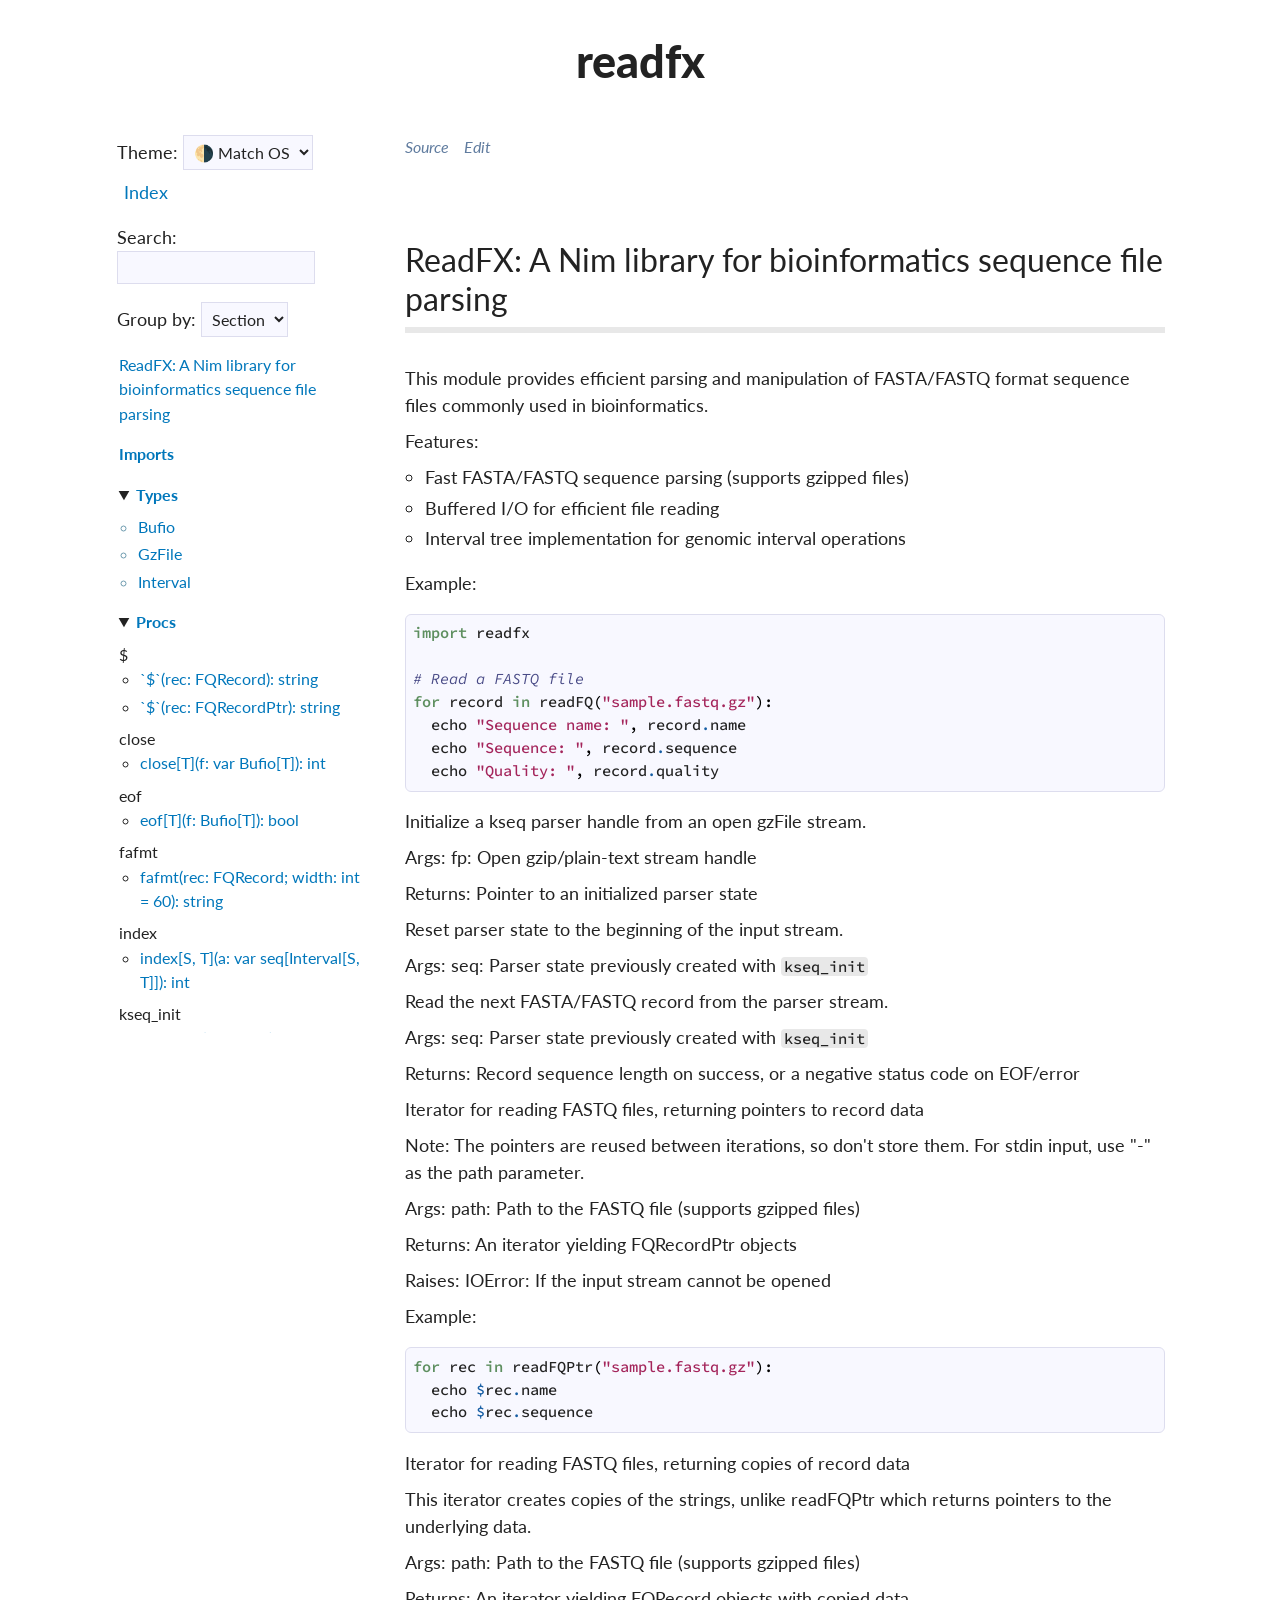
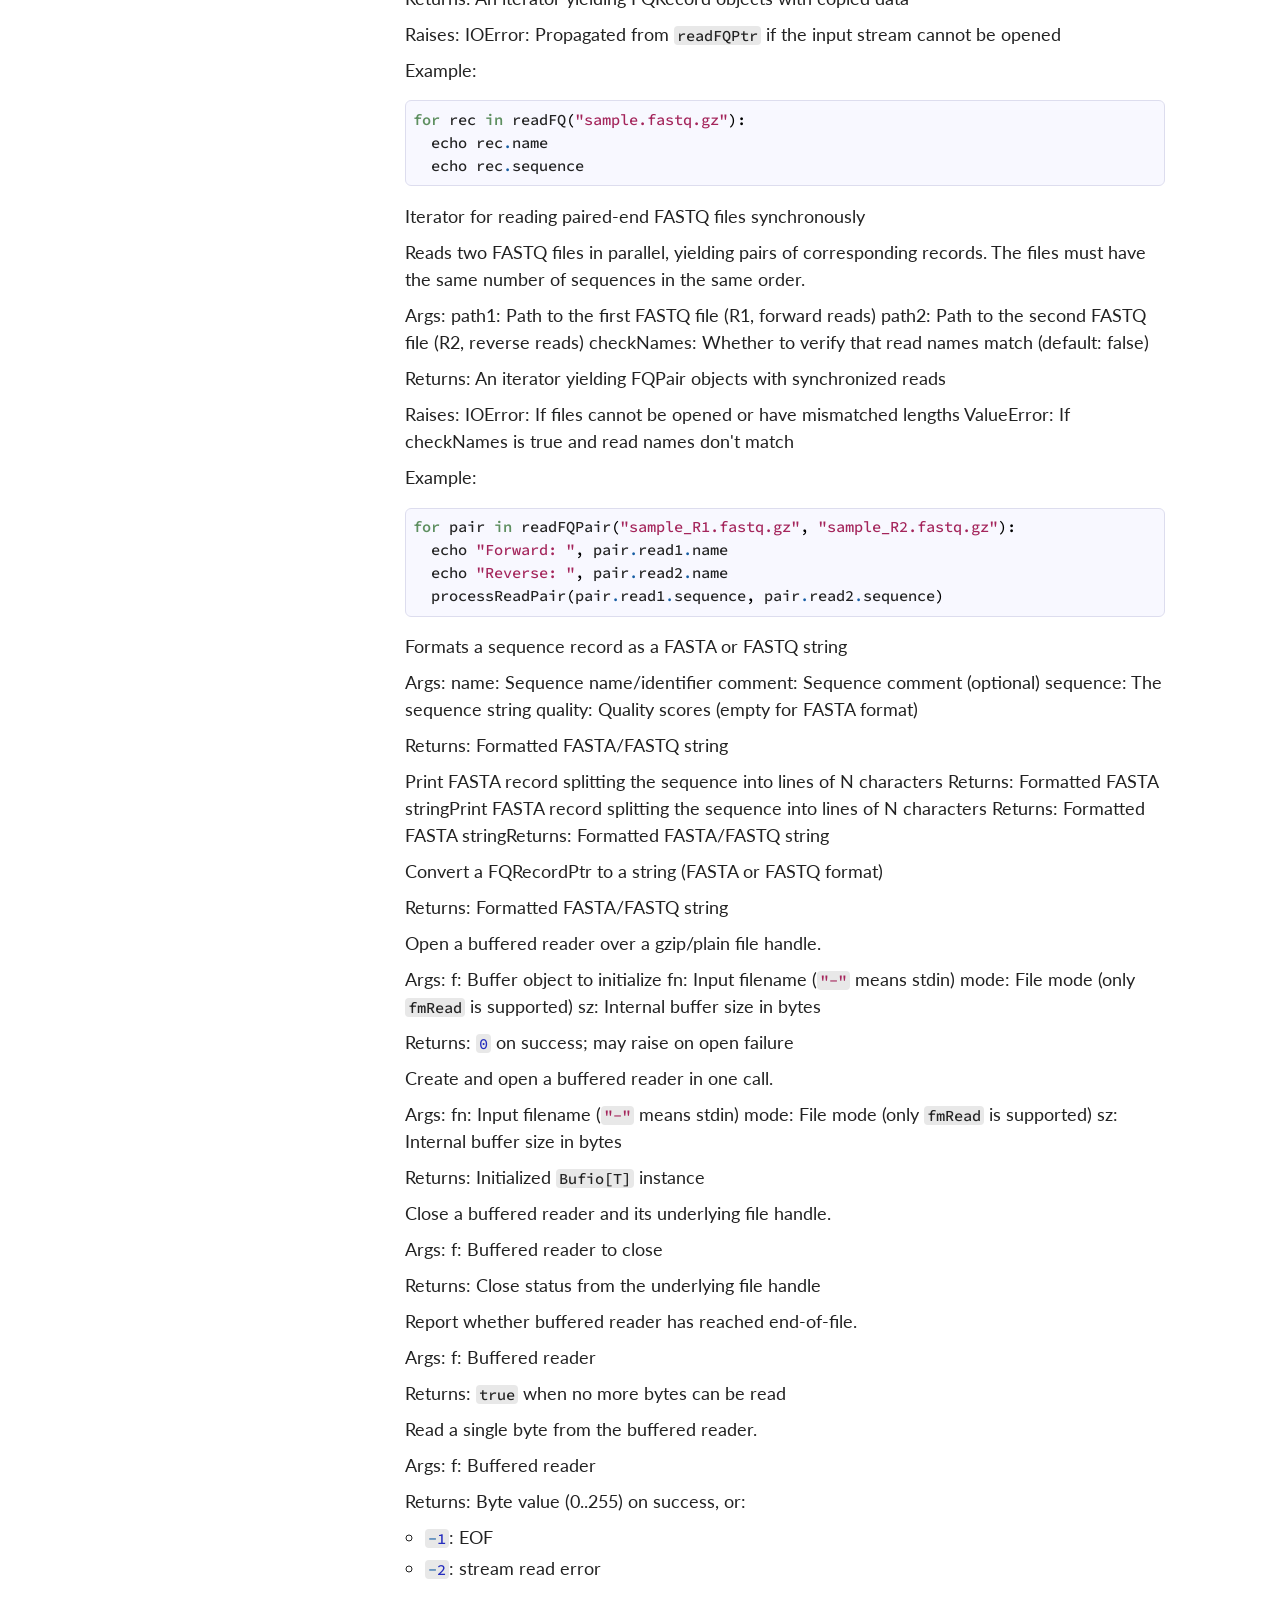
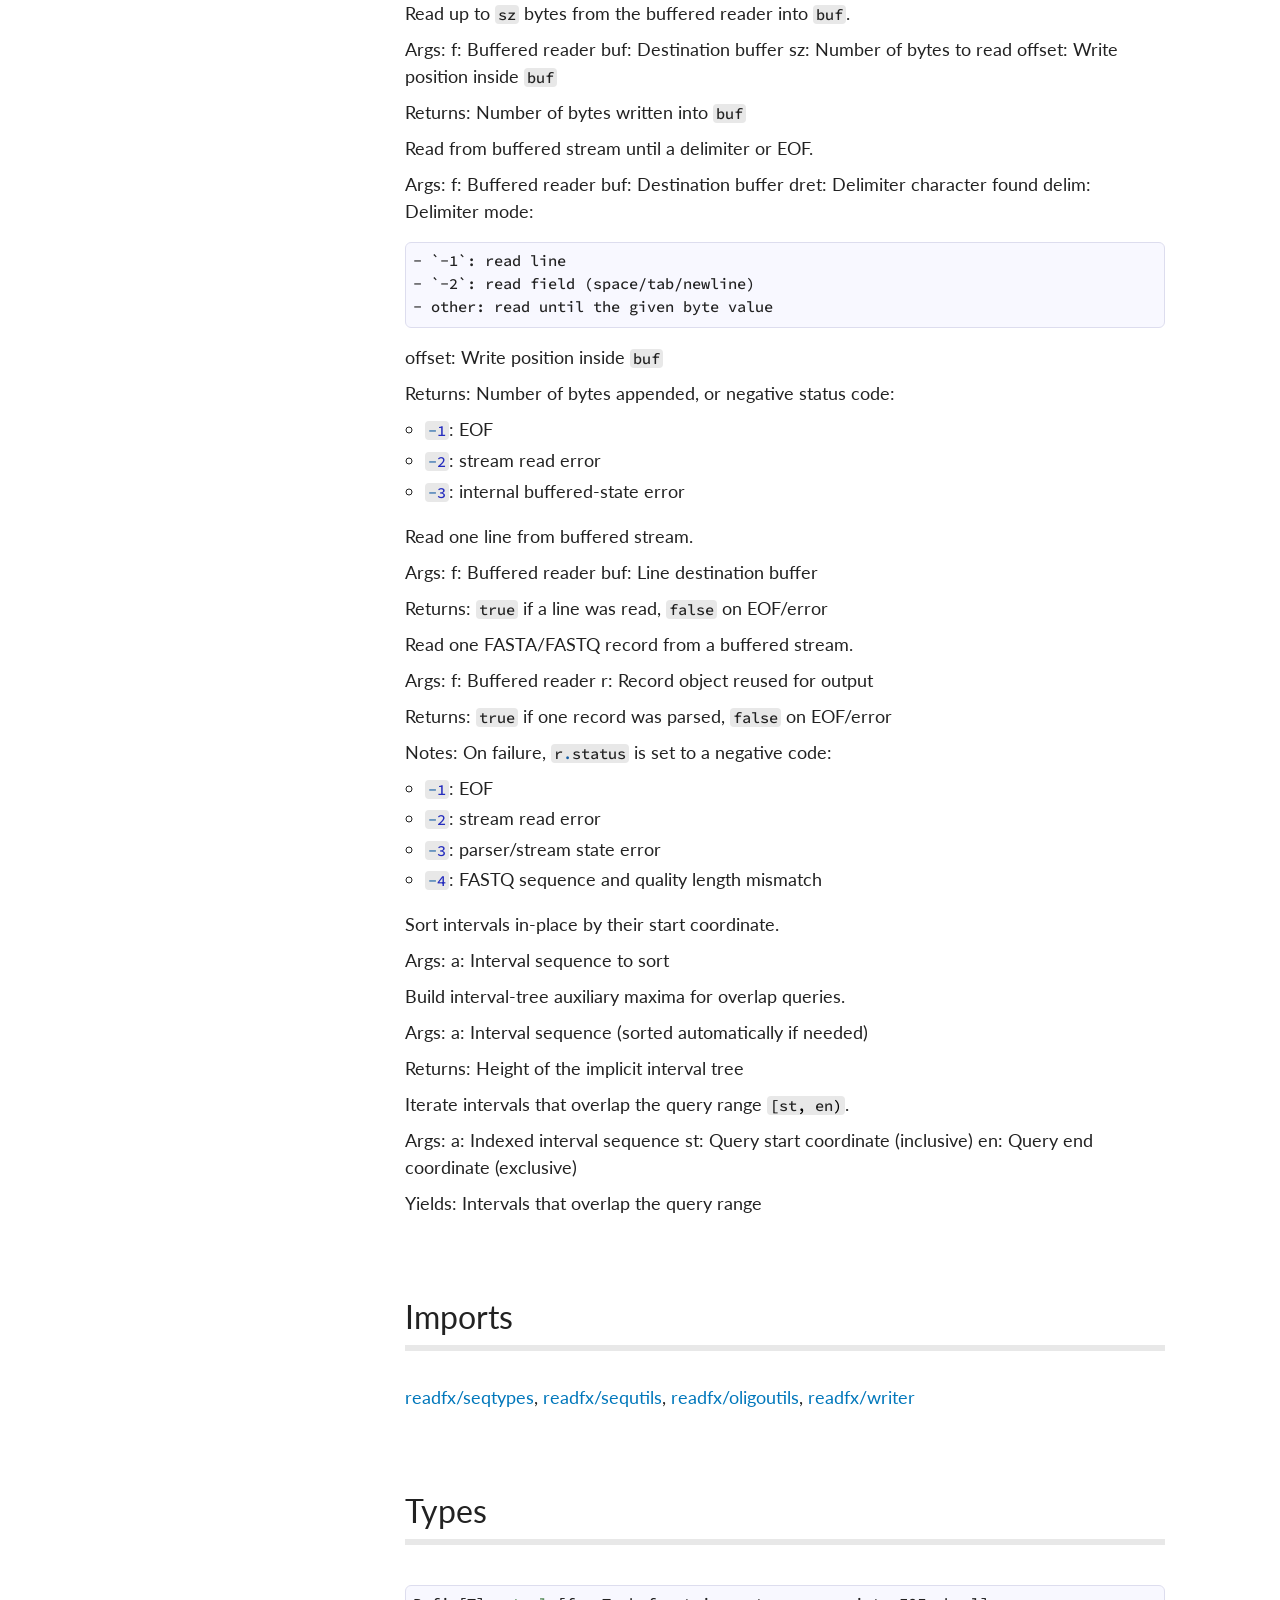
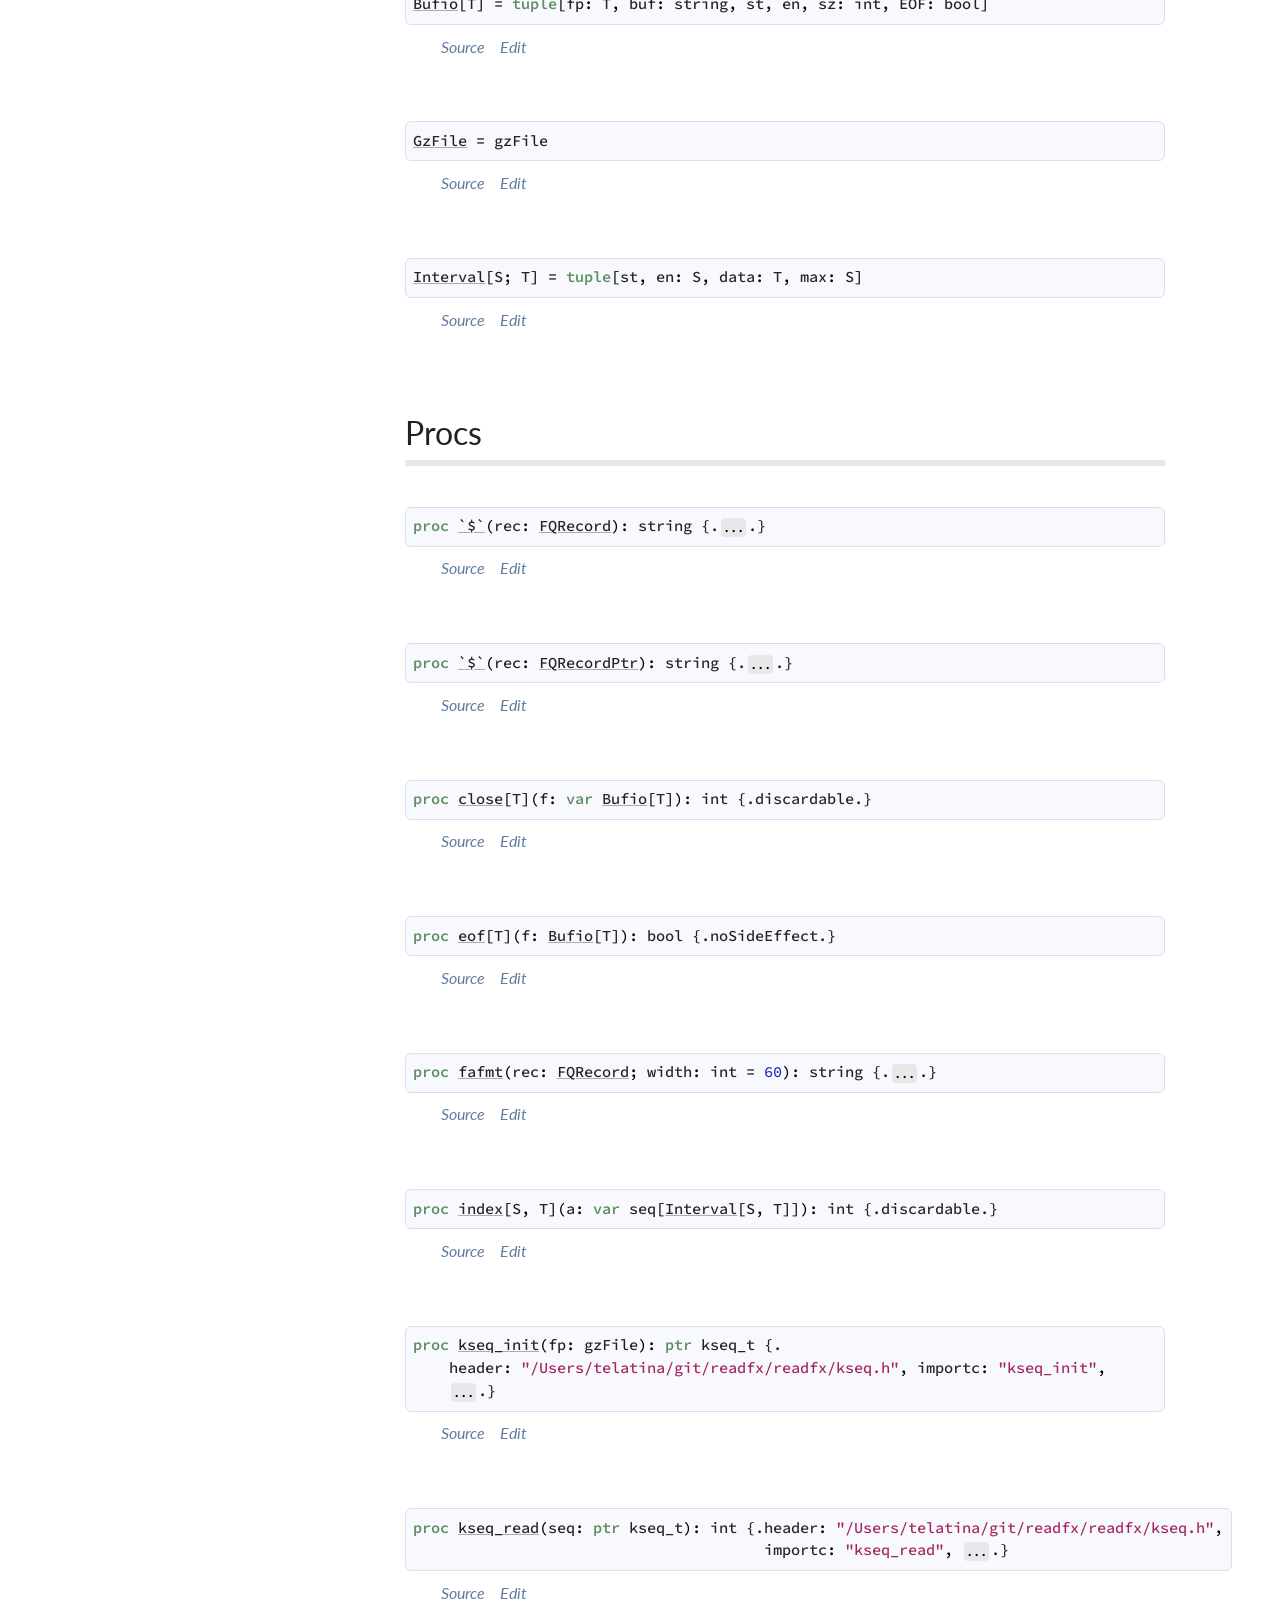
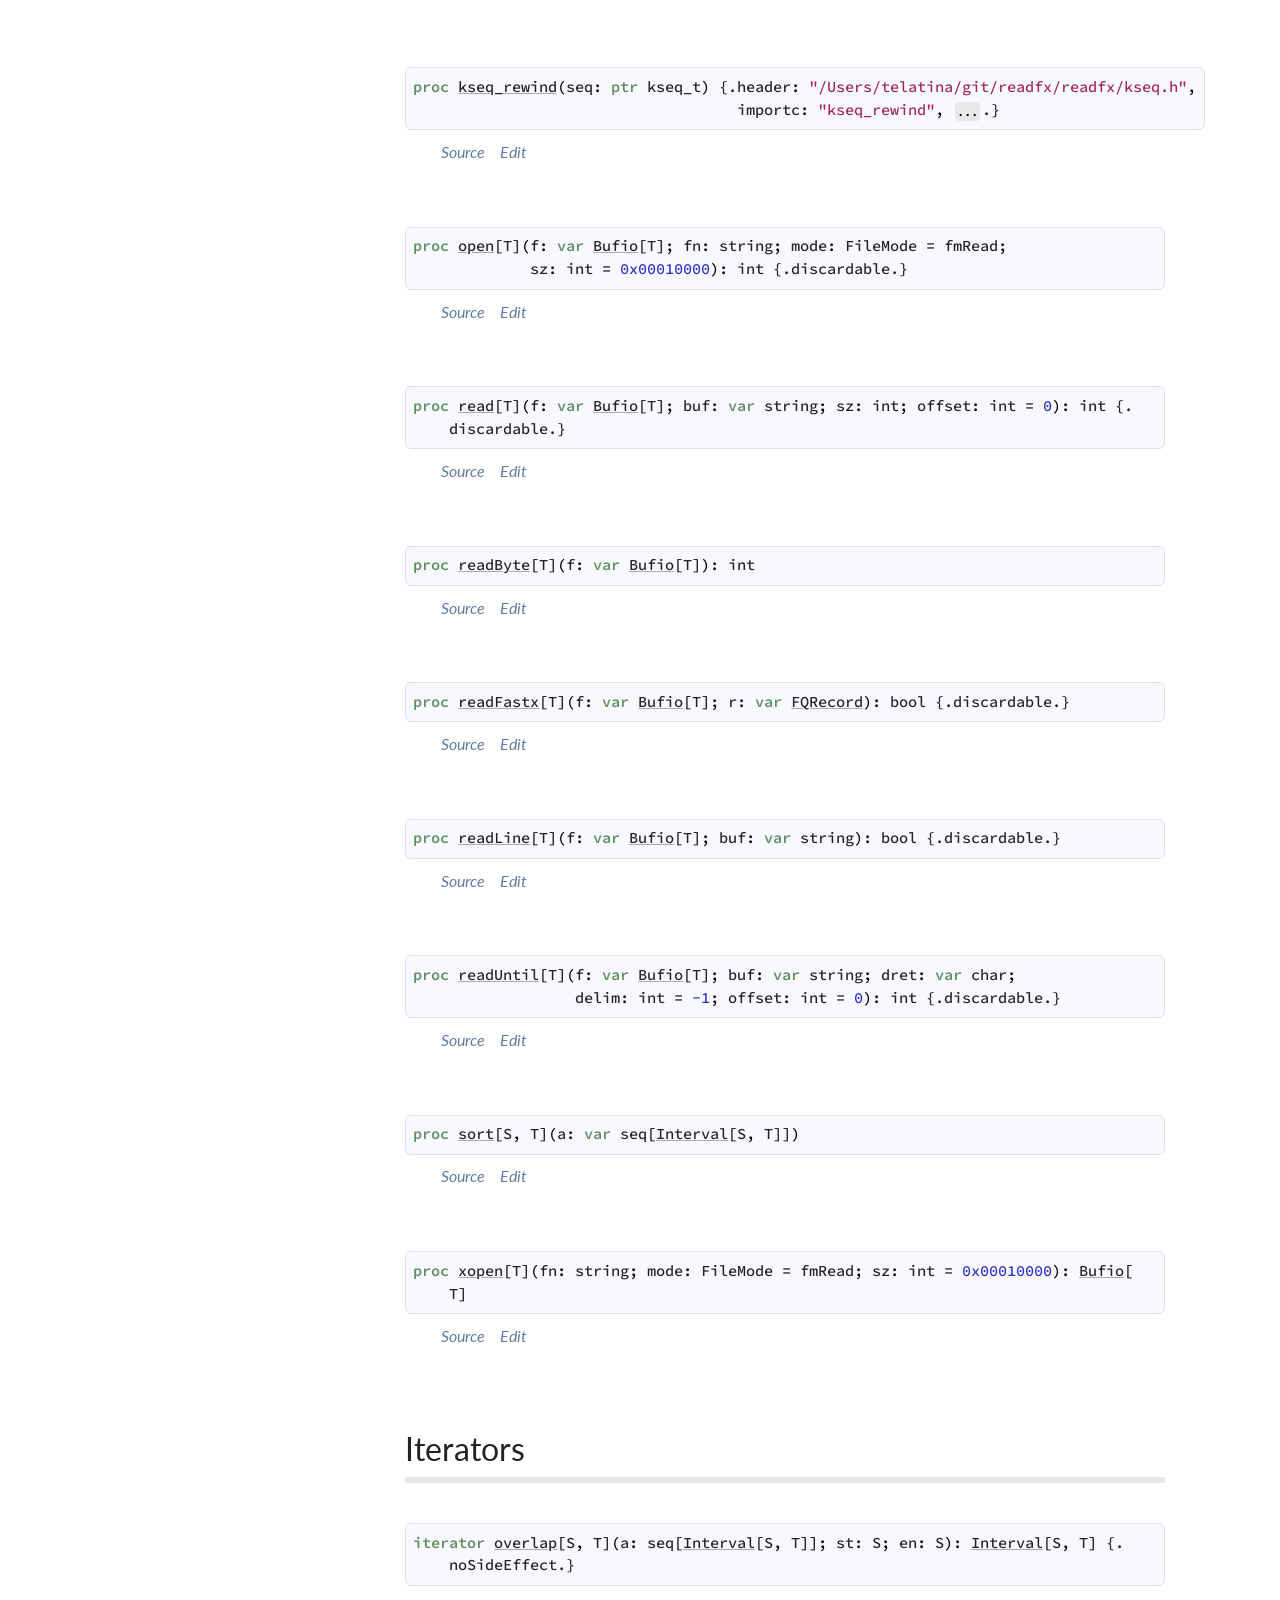
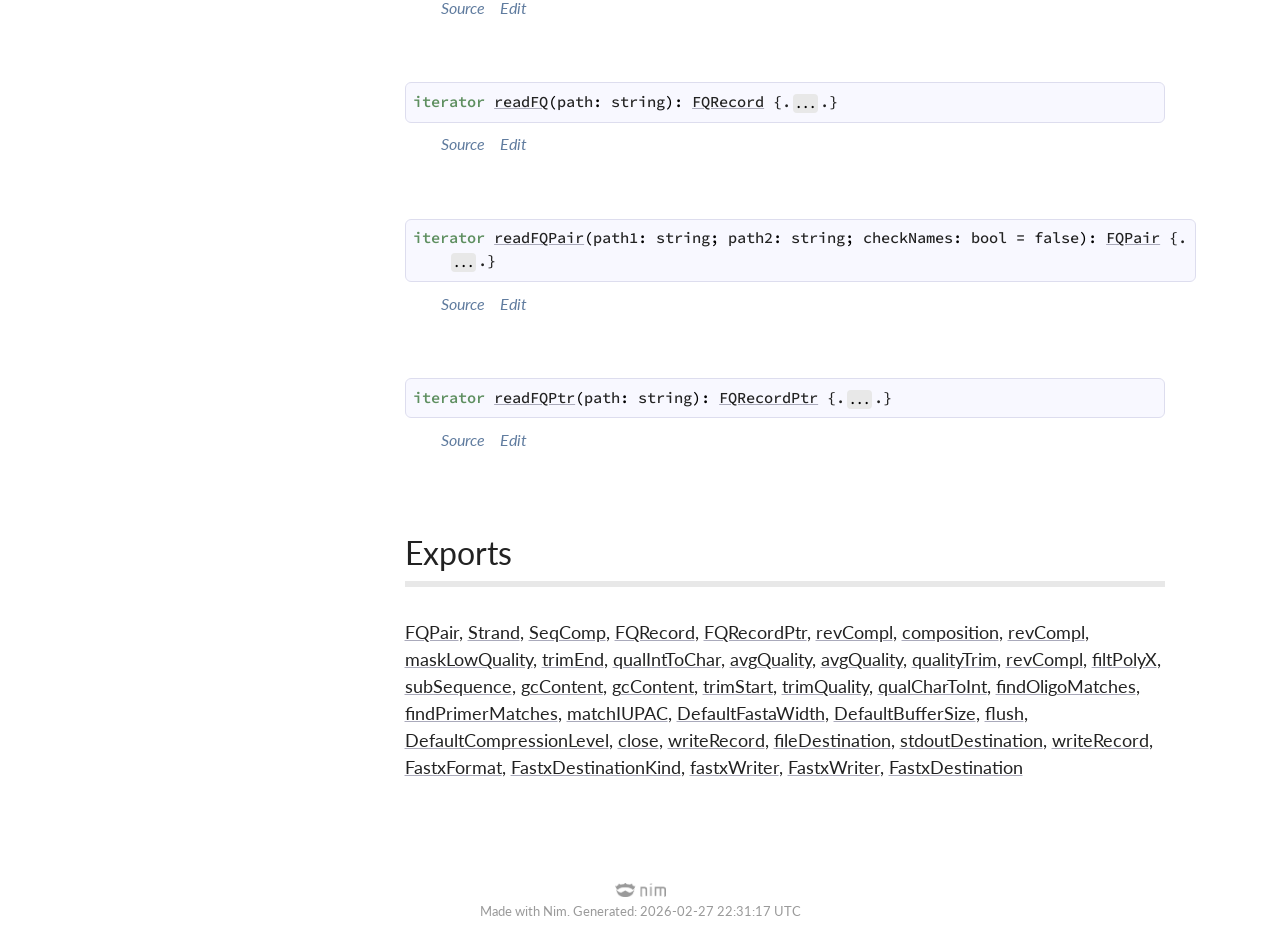
==== commit b6c83844: "update docs" ====
--- a/docs/readfx.html
+++ b/docs/readfx.html
@@ -632,7 +632,7 @@
 <div class="section" id="19">
   <h1><a class="toc-backref" href="#19">Exports</a></h1>
   <dl class="item">
-    <a href="readfx/seqtypes.html#FQPair"><span class="Identifier">FQPair</span></a>, <a href="readfx/seqtypes.html#Strand"><span class="Identifier">Strand</span></a>, <a href="readfx/seqtypes.html#SeqComp"><span class="Identifier">SeqComp</span></a>, <a href="readfx/seqtypes.html#FQRecord"><span class="Identifier">FQRecord</span></a>, <a href="readfx/seqtypes.html#FQRecordPtr"><span class="Identifier">FQRecordPtr</span></a>, <a href="readfx/sequtils.html#revCompl,FQRecord"><span class="Identifier">revCompl</span></a>, <a href="readfx/sequtils.html#composition,FQRecord"><span class="Identifier">composition</span></a>, <a href="readfx/sequtils.html#revCompl,string"><span class="Identifier">revCompl</span></a>, <a href="readfx/sequtils.html#maskLowQuality,FQRecord,int,int,char"><span class="Identifier">maskLowQuality</span></a>, <a href="readfx/sequtils.html#trimEnd,FQRecord,int"><span class="Identifier">trimEnd</span></a>, <a href="readfx/sequtils.html#qualIntToChar,int,int"><span class="Identifier">qualIntToChar</span></a>, <a href="readfx/sequtils.html#avgQuality,FQRecord,int"><span class="Identifier">avgQuality</span></a>, <a href="readfx/sequtils.html#avgQuality,string,int"><span class="Identifier">avgQuality</span></a>, <a href="readfx/sequtils.html#qualityTrim,FQRecord,int,int"><span class="Identifier">qualityTrim</span></a>, <a href="readfx/sequtils.html#revCompl,FQRecord_2"><span class="Identifier">revCompl</span></a>, <a href="readfx/sequtils.html#filtPolyX,FQRecord,int,bool"><span class="Identifier">filtPolyX</span></a>, <a href="readfx/sequtils.html#subSequence,FQRecord,int,int"><span class="Identifier">subSequence</span></a>, <a href="readfx/sequtils.html#gcContent,string"><span class="Identifier">gcContent</span></a>, <a href="readfx/sequtils.html#gcContent,FQRecord"><span class="Identifier">gcContent</span></a>, <a href="readfx/sequtils.html#trimStart,FQRecord,int"><span class="Identifier">trimStart</span></a>, <a href="readfx/sequtils.html#trimQuality,string,int,int"><span class="Identifier">trimQuality</span></a>, <a href="readfx/sequtils.html#qualCharToInt,char,int"><span class="Identifier">qualCharToInt</span></a>, <a href="readfx/oligoutils.html#findOligoMatches,string,string,float,int,int"><span class="Identifier">findOligoMatches</span></a>, <a href="readfx/oligoutils.html#findPrimerMatches,string,string,float,int,int"><span class="Identifier">findPrimerMatches</span></a>, <a href="readfx/oligoutils.html#matchIUPAC,char,char"><span class="Identifier">matchIUPAC</span></a>, <a href="readfx/writer.html#DefaultFastaWidth"><span class="Identifier">DefaultFastaWidth</span></a>, <a href="readfx/writer.html#DefaultBufferSize"><span class="Identifier">DefaultBufferSize</span></a>, <a href="readfx/writer.html#flush,FastxWriter"><span class="Identifier">flush</span></a>, <a href="readfx/writer.html#DefaultCompressionLevel"><span class="Identifier">DefaultCompressionLevel</span></a>, <a href="readfx/writer.html#close,FastxWriter"><span class="Identifier">close</span></a>, <a href="readfx/writer.html#writeRecord,FastxWriter,string,string,string,string"><span class="Identifier">writeRecord</span></a>, <a href="readfx/writer.html#fileDestination,string"><span class="Identifier">fileDestination</span></a>, <a href="readfx/writer.html#stdoutDestination"><span class="Identifier">stdoutDestination</span></a>, <a href="readfx/writer.html#writeRecord,FastxWriter,FQRecord"><span class="Identifier">writeRecord</span></a>, <a href="readfx/writer.html#FastxFormat"><span class="Identifier">FastxFormat</span></a>, <a href="readfx/writer.html#FastxDestinationKind"><span class="Identifier">FastxDestinationKind</span></a>, <a href="readfx/writer.html#fastxWriter,FastxFormat,bool,FastxDestination,int,int,int"><span class="Identifier">fastxWriter</span></a>, <a href="readfx/writer.html#FastxWriter"><span class="Identifier">FastxWriter</span></a>, <a href="readfx/writer.html#FastxDestination"><span class="Identifier">FastxDestination</span></a>
+    <a href="readfx/seqtypes.html#FQPair"><span class="Identifier">FQPair</span></a>, <a href="readfx/seqtypes.html#Strand"><span class="Identifier">Strand</span></a>, <a href="readfx/seqtypes.html#SeqComp"><span class="Identifier">SeqComp</span></a>, <a href="readfx/seqtypes.html#FQRecord"><span class="Identifier">FQRecord</span></a>, <a href="readfx/seqtypes.html#FQRecordPtr"><span class="Identifier">FQRecordPtr</span></a>, <a href="readfx/sequtils.html#revCompl,FQRecord"><span class="Identifier">revCompl</span></a>, <a href="readfx/sequtils.html#composition,FQRecord"><span class="Identifier">composition</span></a>, <a href="readfx/sequtils.html#revCompl,string"><span class="Identifier">revCompl</span></a>, <a href="readfx/sequtils.html#maskLowQuality,FQRecord,int,int,char"><span class="Identifier">maskLowQuality</span></a>, <a href="readfx/sequtils.html#trimEnd,FQRecord,int"><span class="Identifier">trimEnd</span></a>, <a href="readfx/sequtils.html#qualIntToChar,int,int"><span class="Identifier">qualIntToChar</span></a>, <a href="readfx/sequtils.html#avgQuality,FQRecord,int"><span class="Identifier">avgQuality</span></a>, <a href="readfx/sequtils.html#avgQuality,string,int"><span class="Identifier">avgQuality</span></a>, <a href="readfx/sequtils.html#qualityTrim,FQRecord,int,int"><span class="Identifier">qualityTrim</span></a>, <a href="readfx/sequtils.html#revCompl,FQRecord_2"><span class="Identifier">revCompl</span></a>, <a href="readfx/sequtils.html#filtPolyX,FQRecord,int,bool"><span class="Identifier">filtPolyX</span></a>, <a href="readfx/sequtils.html#subSequence,FQRecord,int,int"><span class="Identifier">subSequence</span></a>, <a href="readfx/sequtils.html#gcContent,string"><span class="Identifier">gcContent</span></a>, <a href="readfx/sequtils.html#gcContent,FQRecord"><span class="Identifier">gcContent</span></a>, <a href="readfx/sequtils.html#trimStart,FQRecord,int"><span class="Identifier">trimStart</span></a>, <a href="readfx/sequtils.html#trimQuality,string,int,int"><span class="Identifier">trimQuality</span></a>, <a href="readfx/sequtils.html#qualCharToInt,char,int"><span class="Identifier">qualCharToInt</span></a>, <a href="readfx/oligoutils.html#findOligoMatches,string,string,float,int,int"><span class="Identifier">findOligoMatches</span></a>, <a href="readfx/oligoutils.html#findPrimerMatches,string,string,float,int,int"><span class="Identifier">findPrimerMatches</span></a>, <a href="readfx/oligoutils.html#matchIUPAC,char,char"><span class="Identifier">matchIUPAC</span></a>, <a href="readfx/writer.html#DefaultFastaWidth"><span class="Identifier">DefaultFastaWidth</span></a>, <a href="readfx/writer.html#DefaultBufferSize"><span class="Identifier">DefaultBufferSize</span></a>, <a href="readfx/writer.html#flush,FastxWriter"><span class="Identifier">flush</span></a>, <a href="readfx/writer.html#DefaultCompressionLevel"><span class="Identifier">DefaultCompressionLevel</span></a>, <a href="readfx/writer.html#close,FastxWriter"><span class="Identifier">close</span></a>, <a href="readfx/writer.html#writeRecord,FastxWriter,string,string,string,string"><span class="Identifier">writeRecord</span></a>, <a href="readfx/writer.html#fileDestination,string"><span class="Identifier">fileDestination</span></a>, <a href="readfx/writer.html#stdoutDestination"><span class="Identifier">stdoutDestination</span></a>, <a href="readfx/writer.html#writeRecord,FastxWriter,FQRecord"><span class="Identifier">writeRecord</span></a>, <a href="readfx/writer.html#FastxFormat"><span class="Identifier">FastxFormat</span></a>, <a href="readfx/writer.html#FastxDestinationKind"><span class="Identifier">FastxDestinationKind</span></a>, <a href="readfx/writer.html#fastxWriter,FastxFormat,bool,FastxDestination,int,int,int,int"><span class="Identifier">fastxWriter</span></a>, <a href="readfx/writer.html#FastxWriter"><span class="Identifier">FastxWriter</span></a>, <a href="readfx/writer.html#FastxDestination"><span class="Identifier">FastxDestination</span></a>
   </dl>
 </div>
 
@@ -642,7 +642,7 @@
       <div class="twelve-columns footer">
         <span class="nim-sprite"></span>
         <br>
-        <small style="color: var(--hint);">Made with Nim. Generated: 2026-02-27 17:56:14 UTC</small>
+        <small style="color: var(--hint);">Made with Nim. Generated: 2026-02-27 22:31:17 UTC</small>
       </div>
     </div>
   </div>
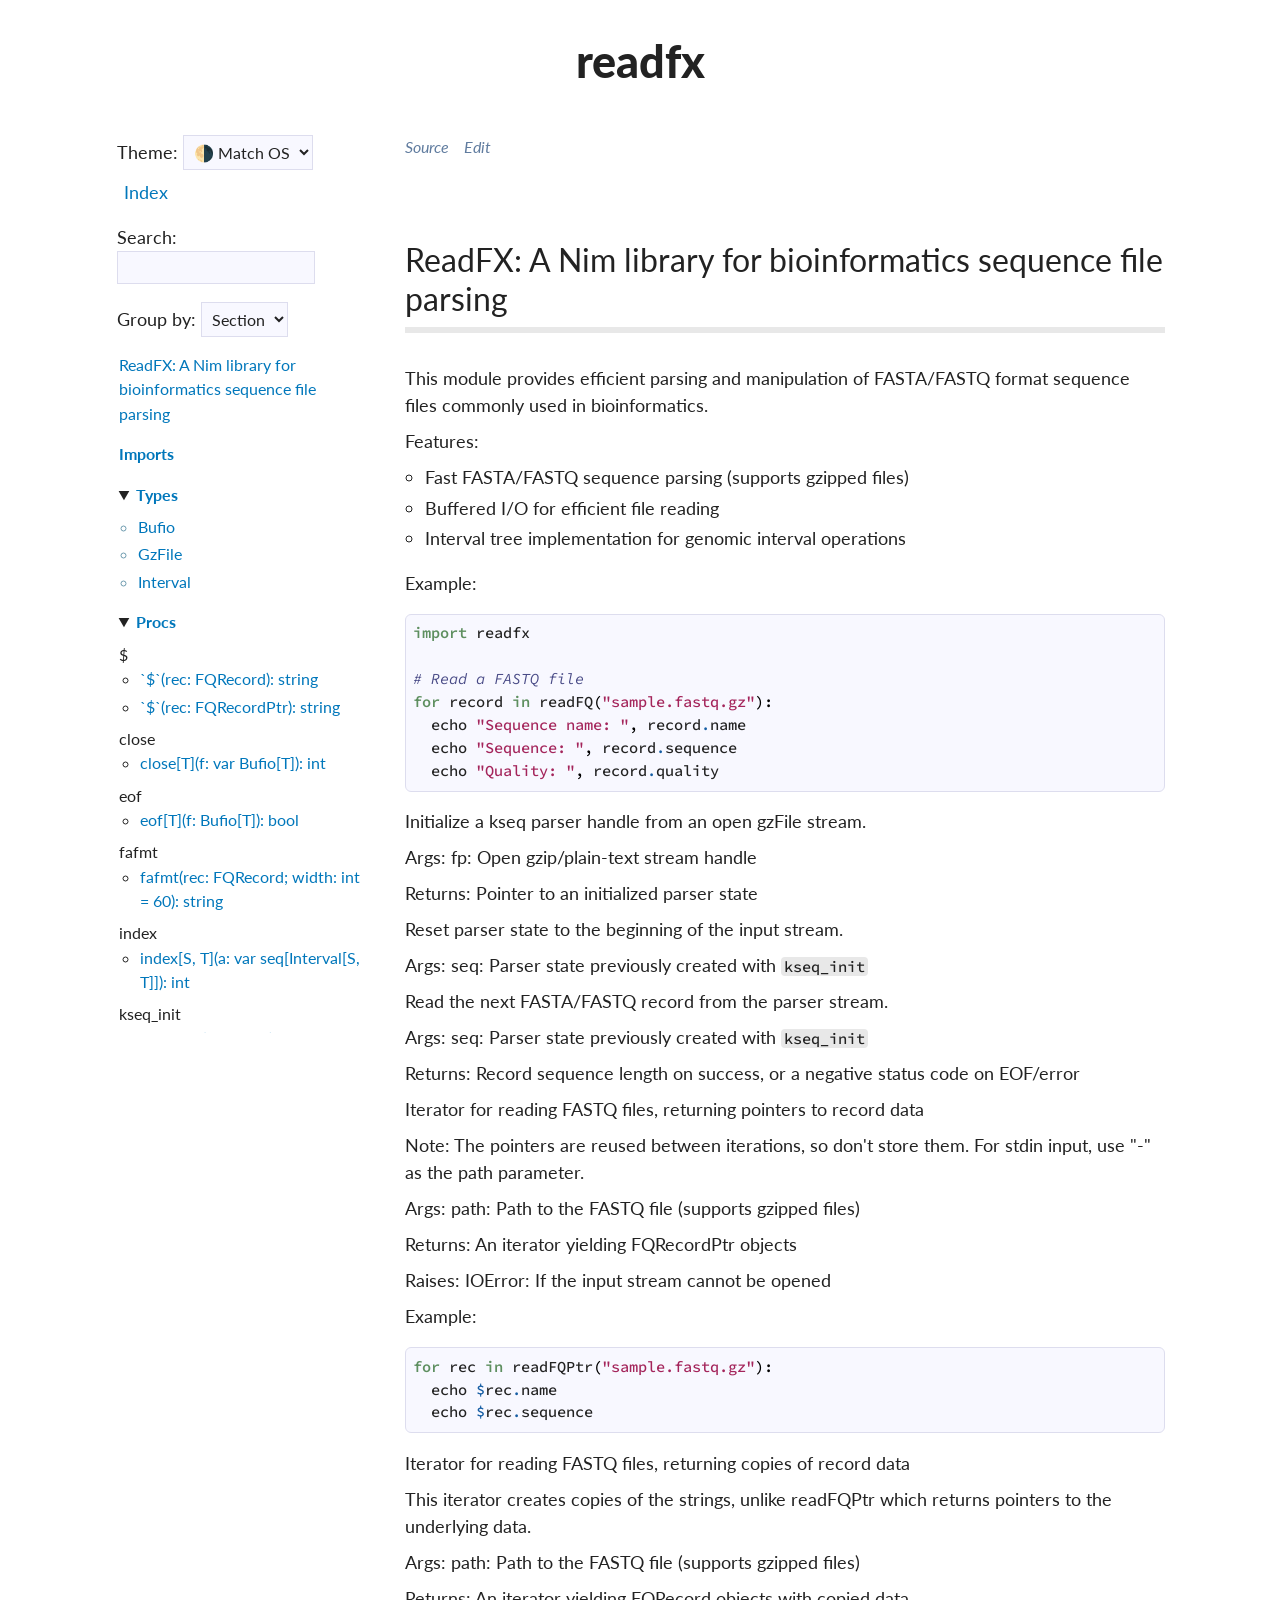
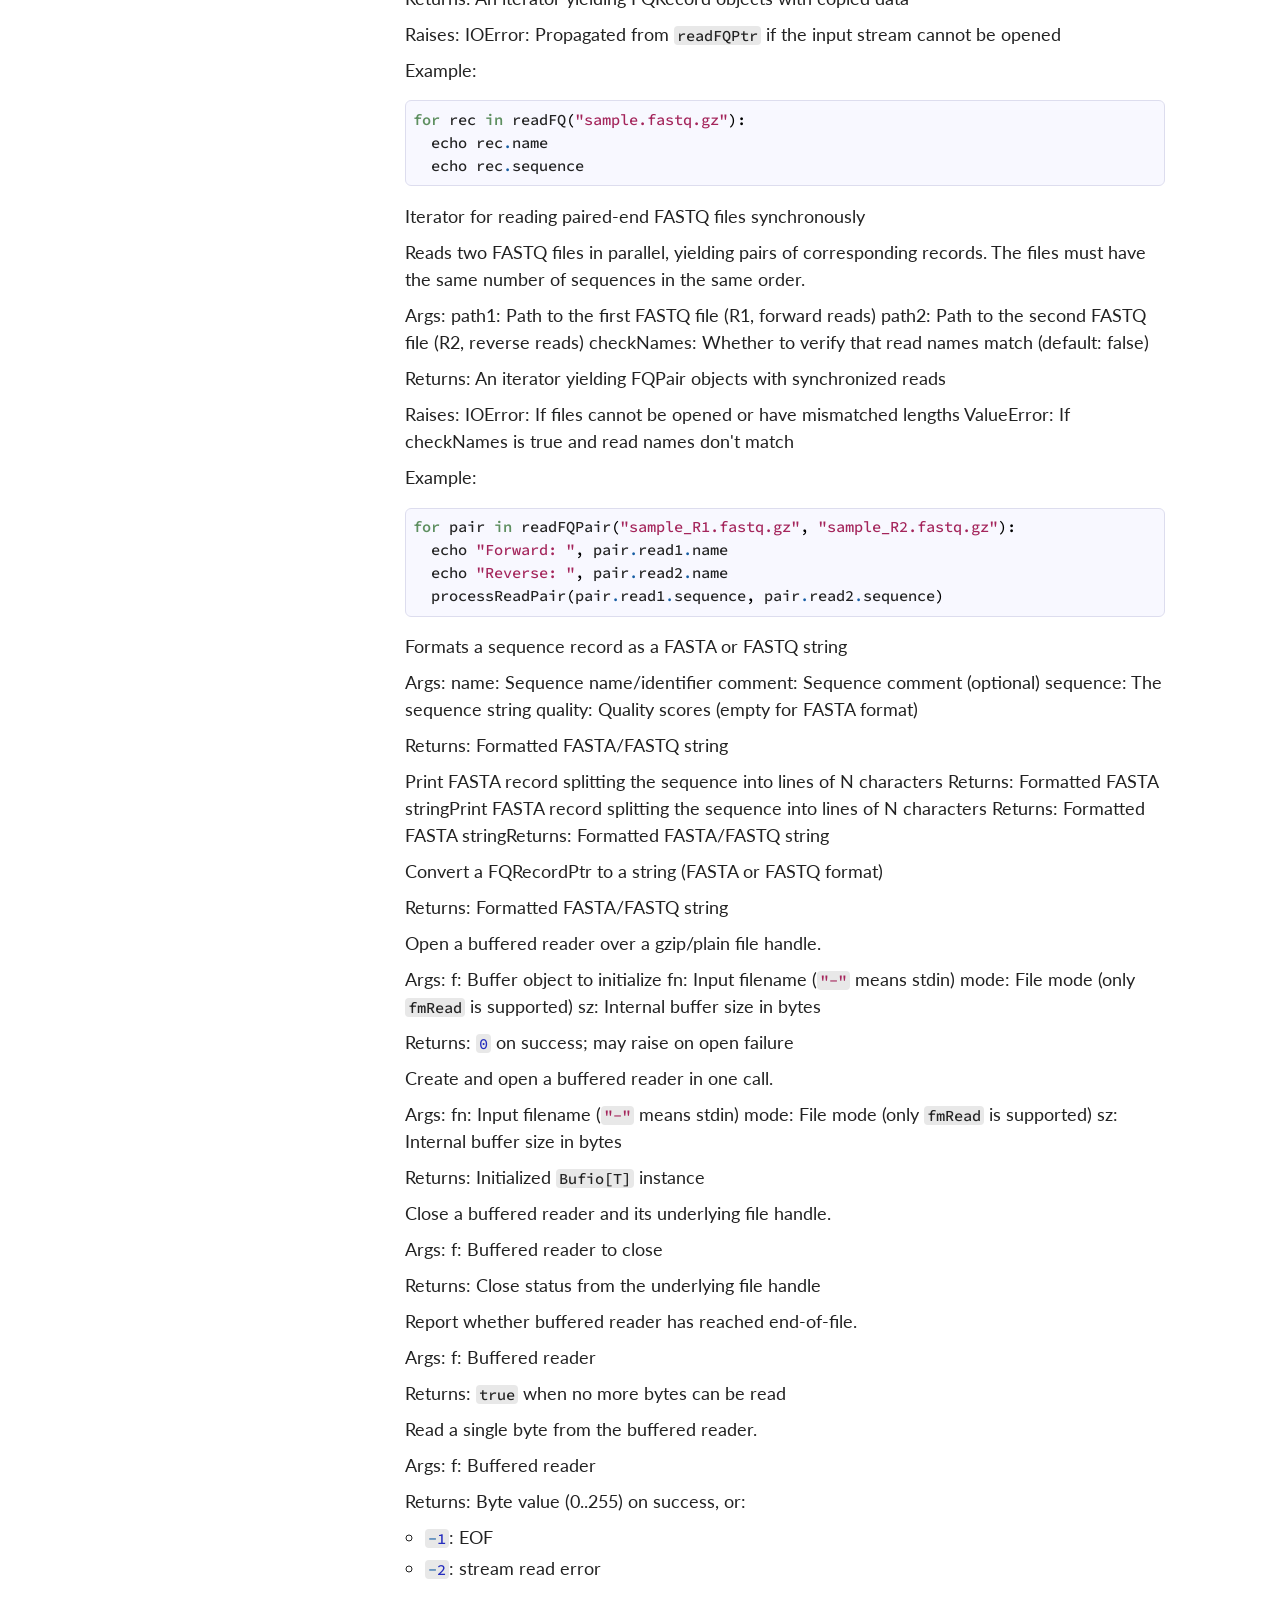
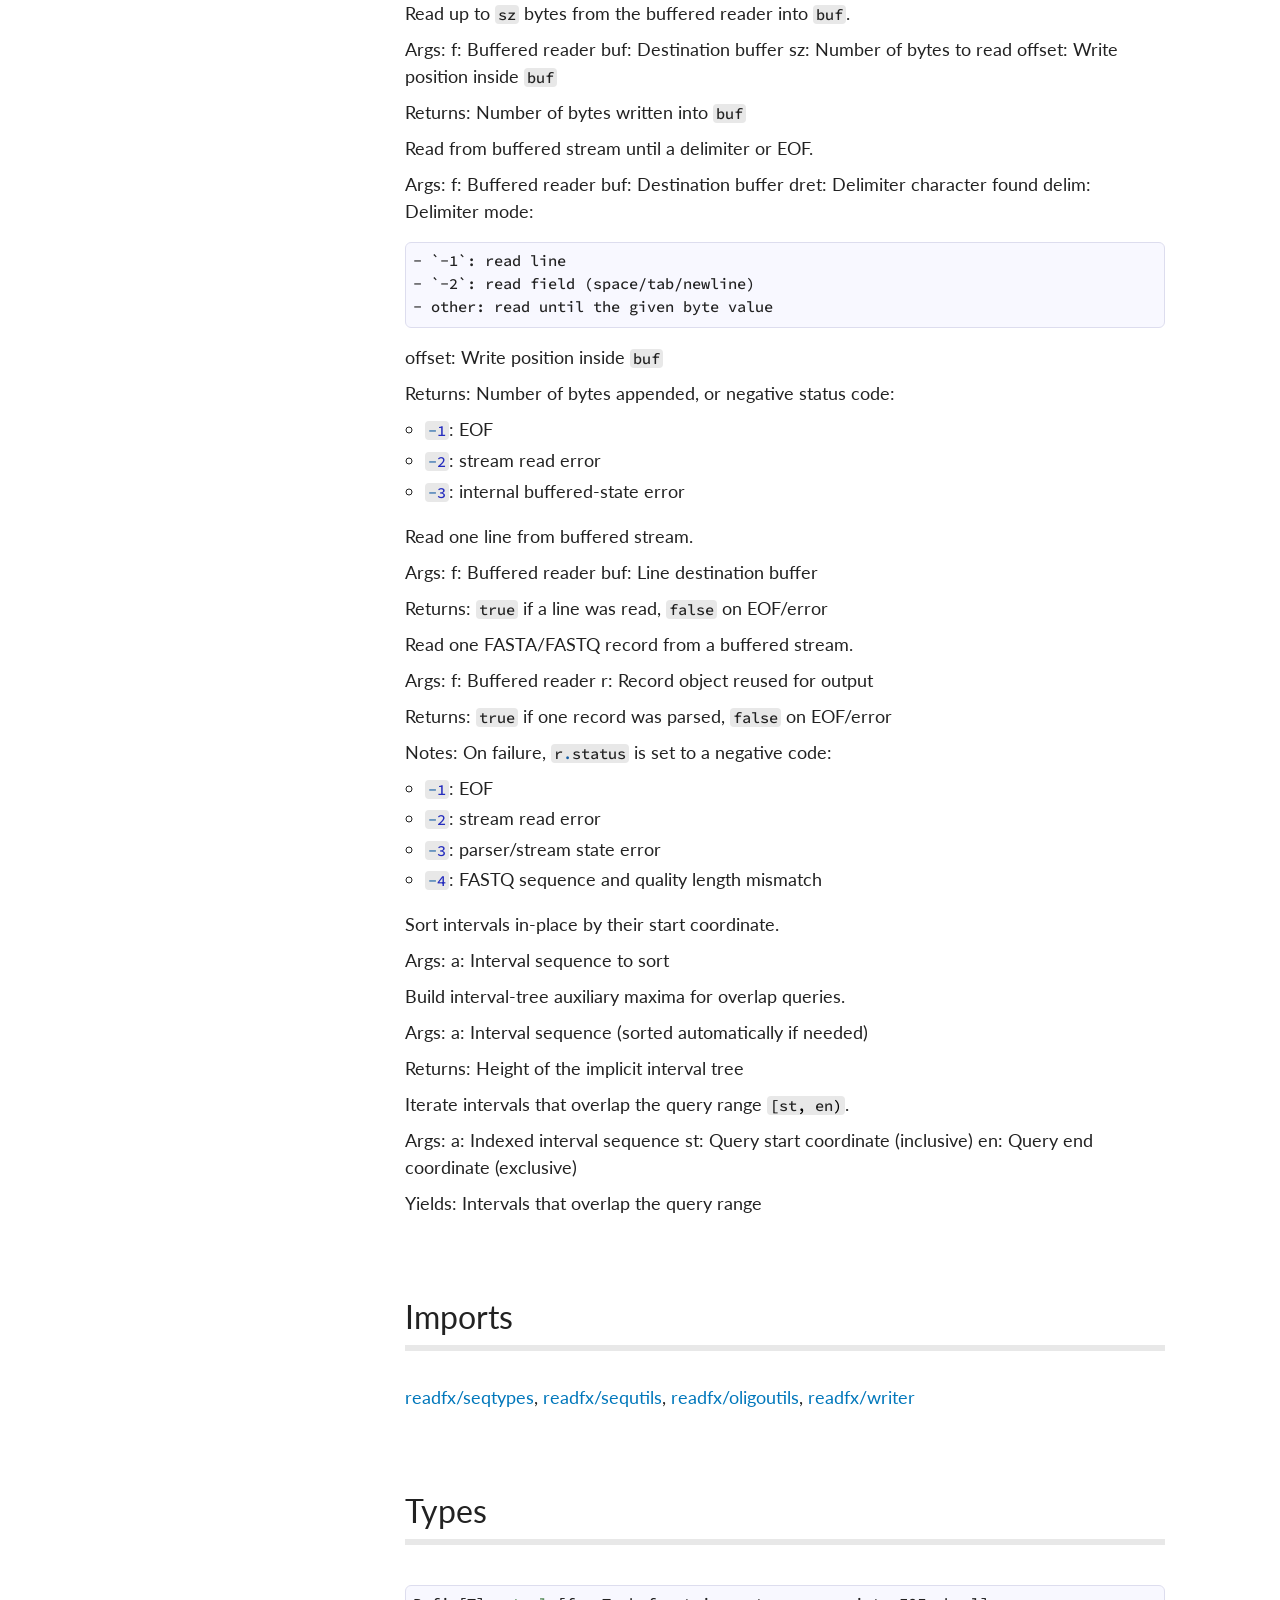
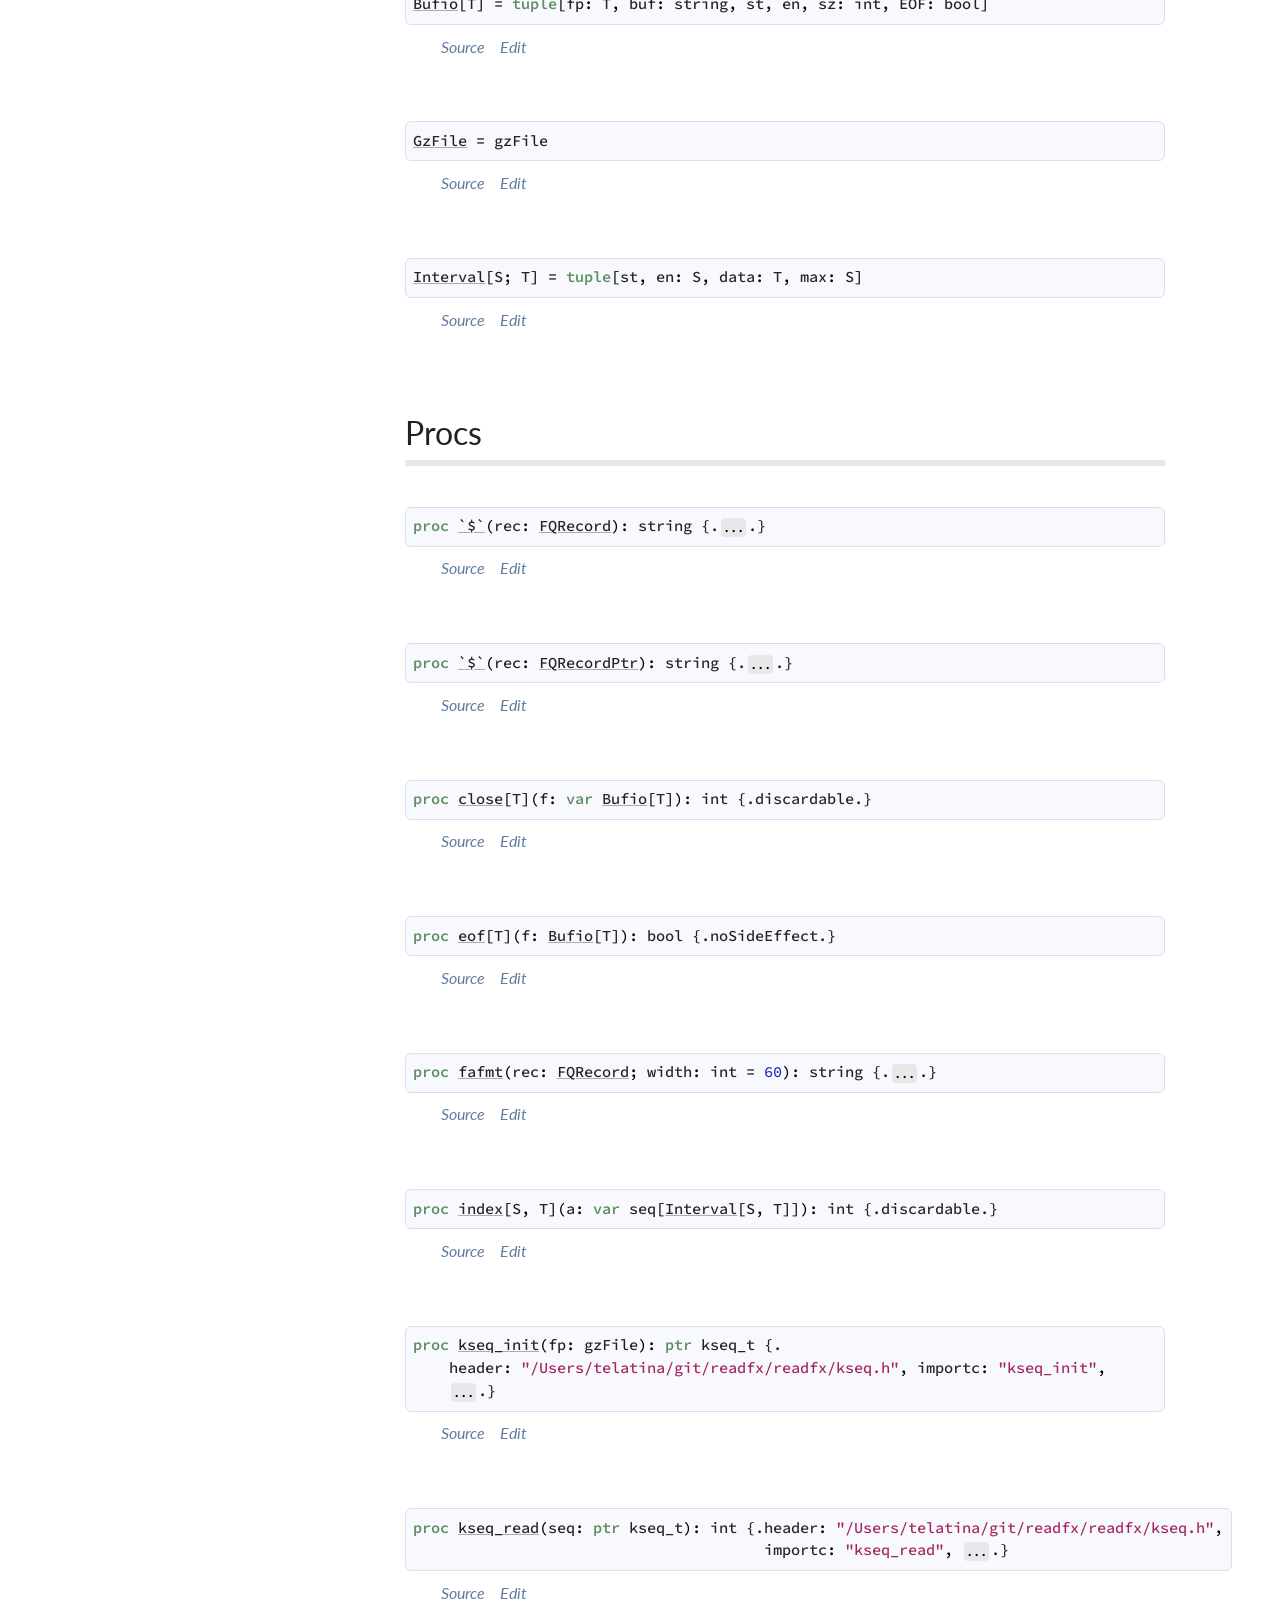
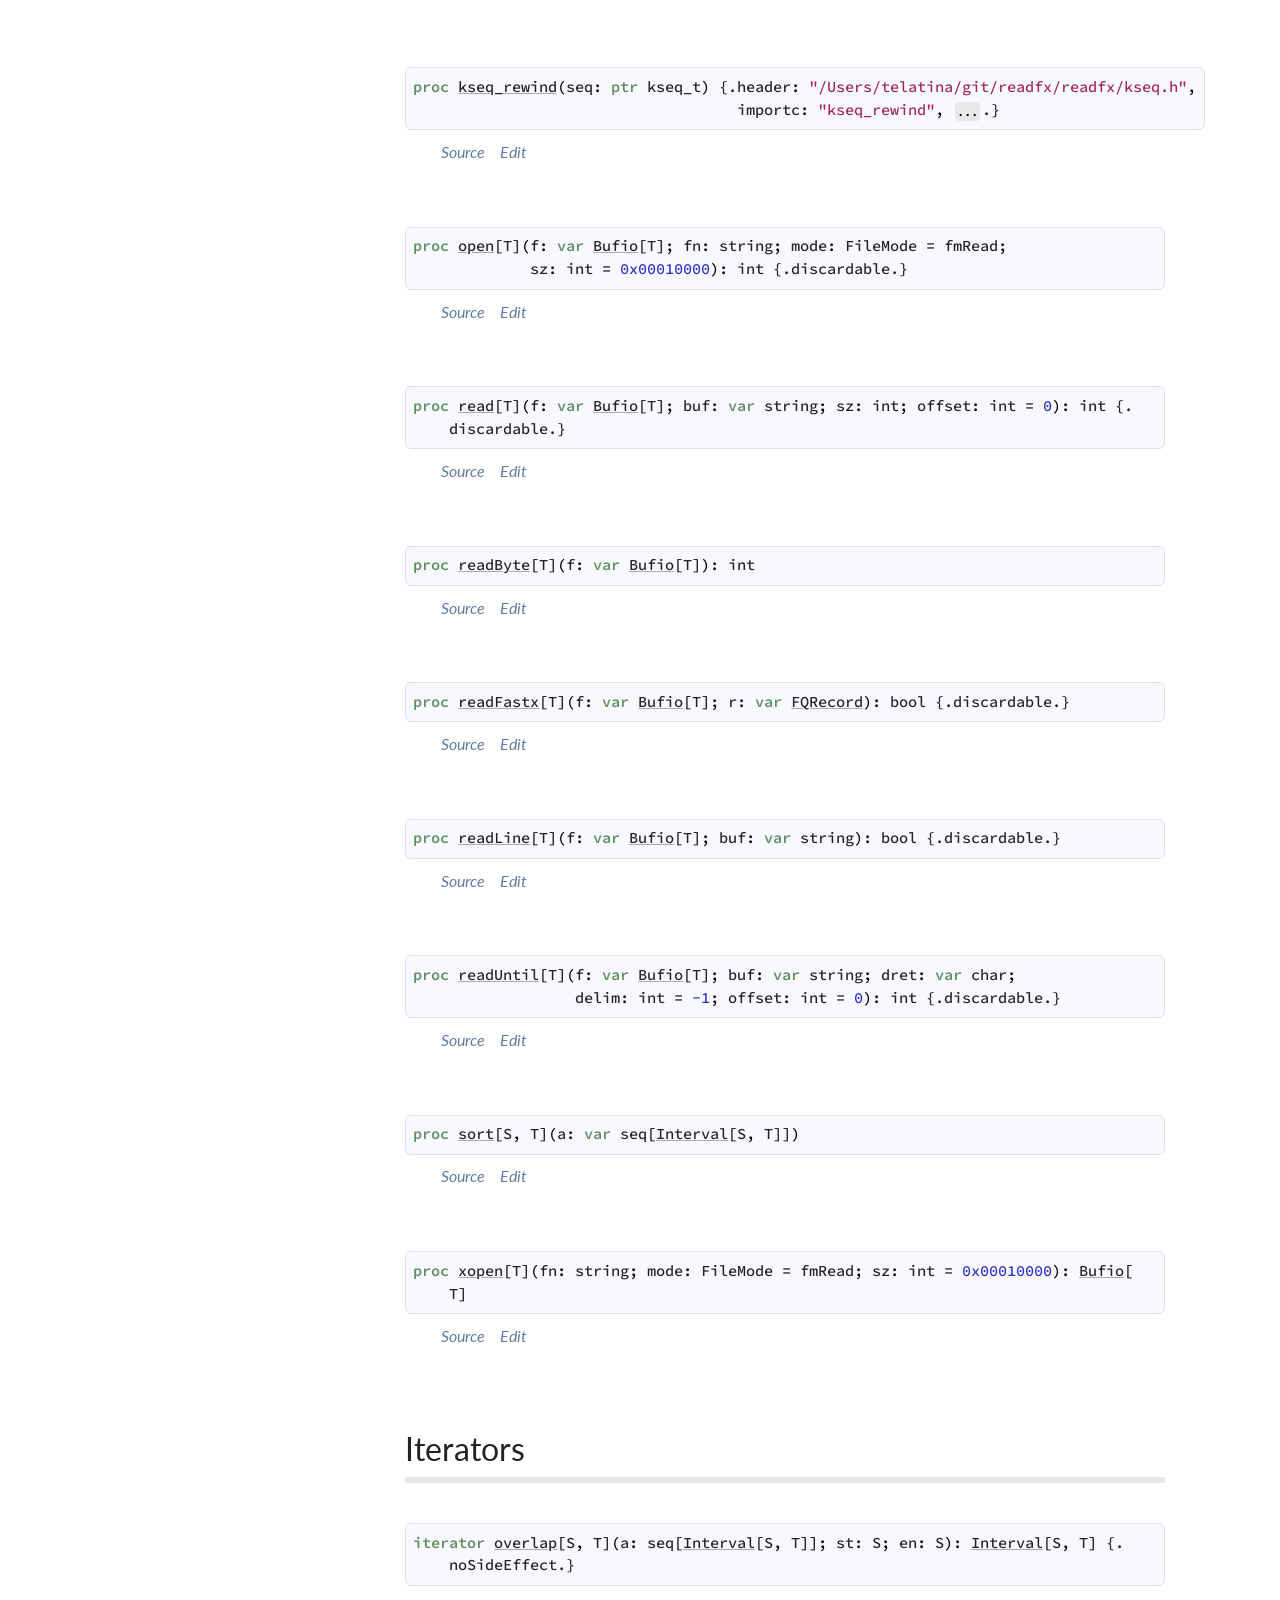
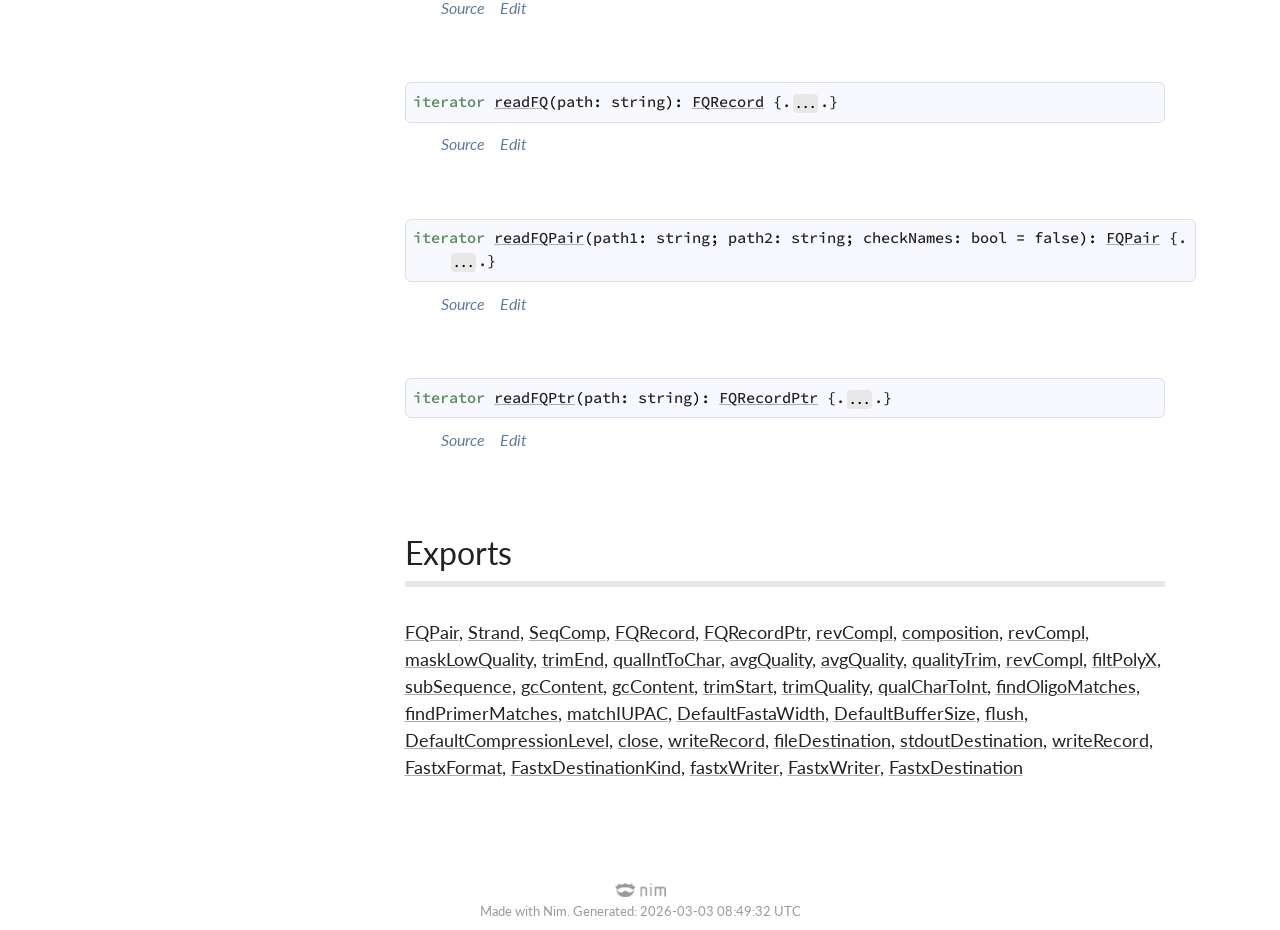
==== commit 936fd263: "Update docs" ====
--- a/docs/readfx.html
+++ b/docs/readfx.html
@@ -642,7 +642,7 @@
       <div class="twelve-columns footer">
         <span class="nim-sprite"></span>
         <br>
-        <small style="color: var(--hint);">Made with Nim. Generated: 2026-02-27 22:31:17 UTC</small>
+        <small style="color: var(--hint);">Made with Nim. Generated: 2026-03-03 08:49:32 UTC</small>
       </div>
     </div>
   </div>
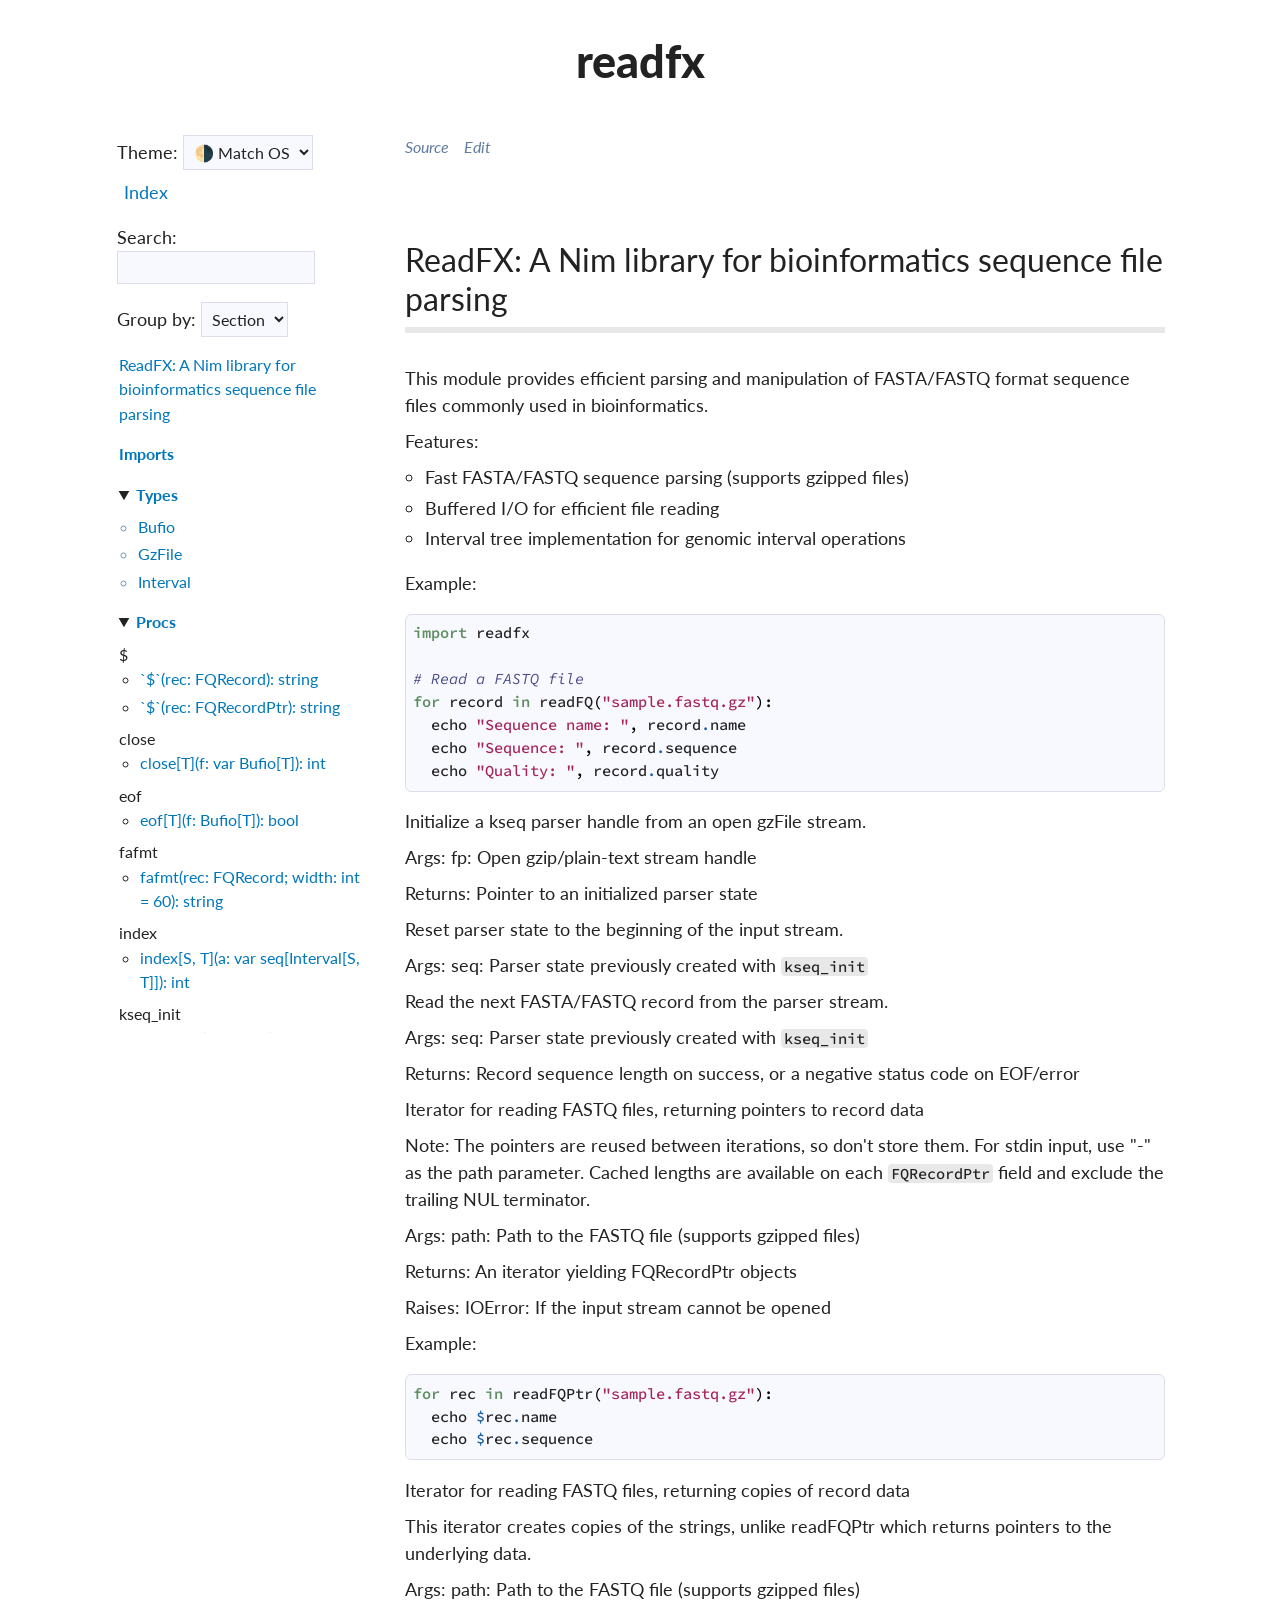
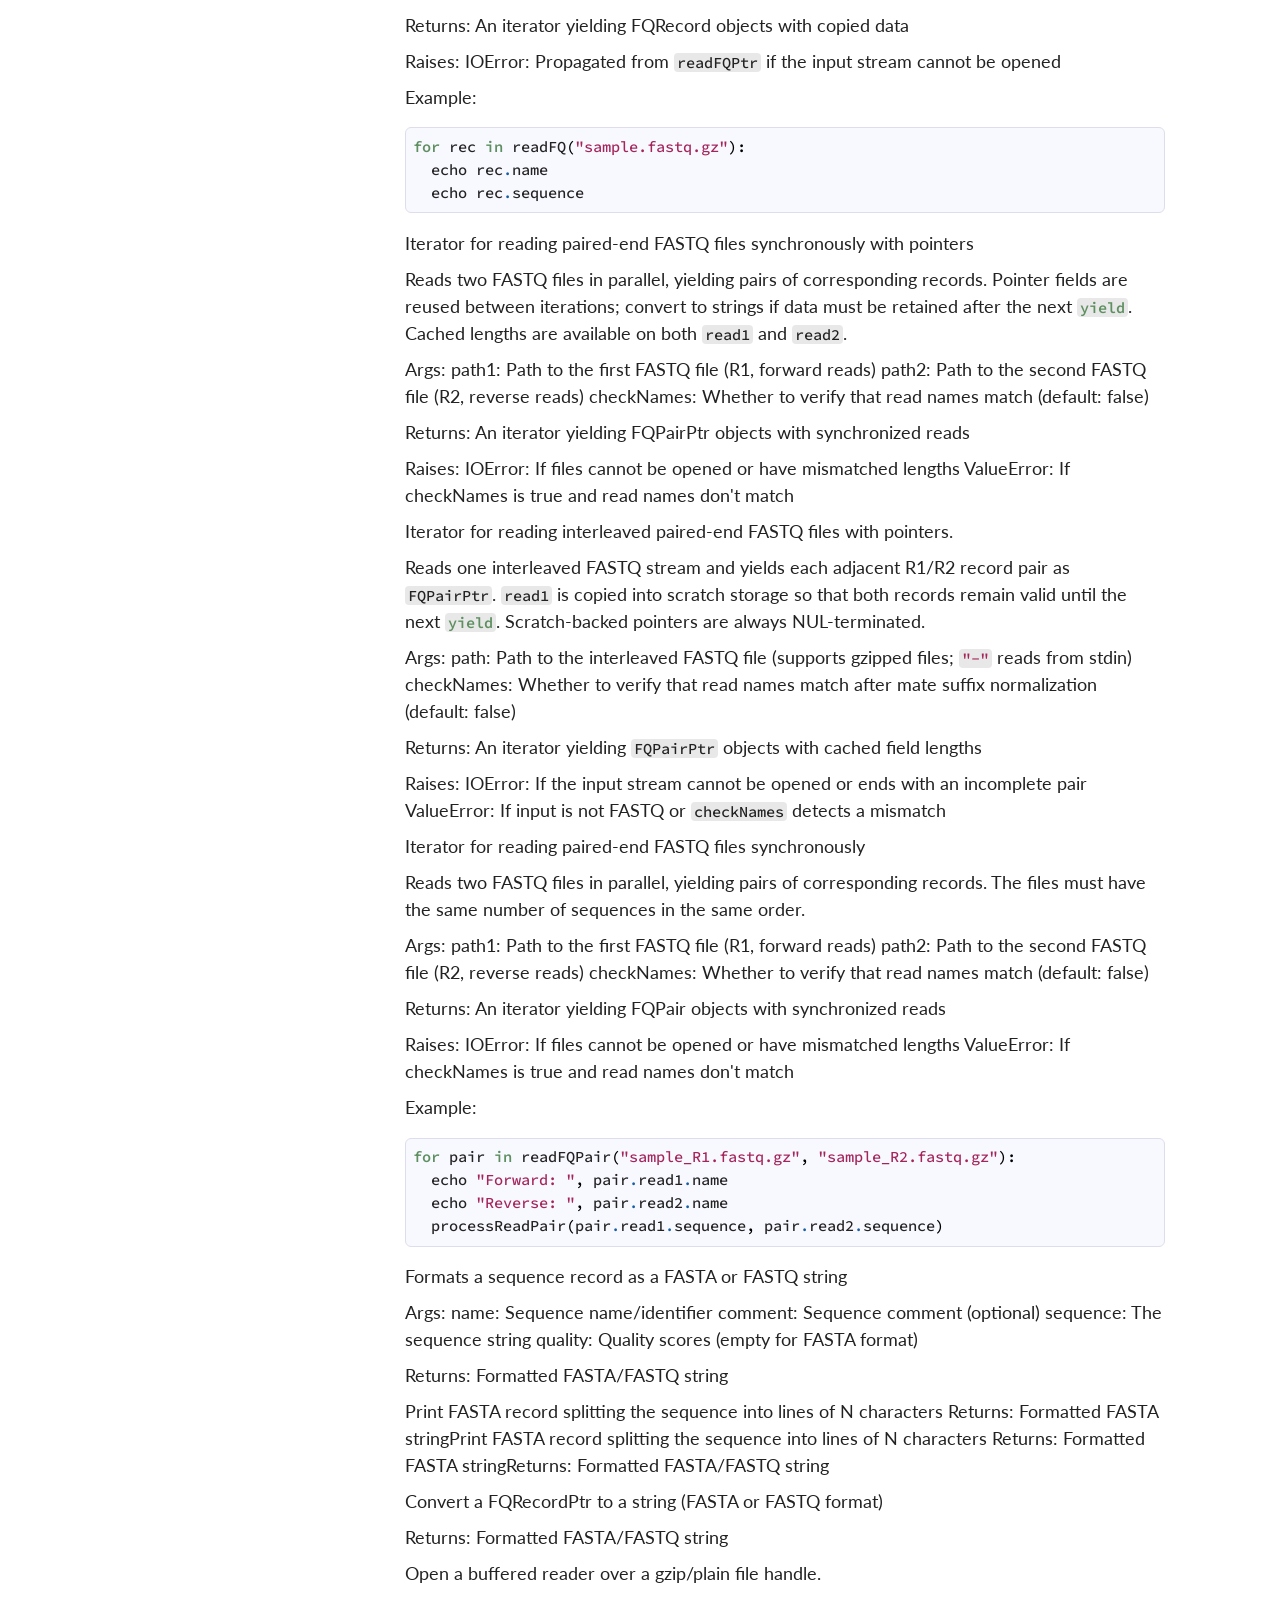
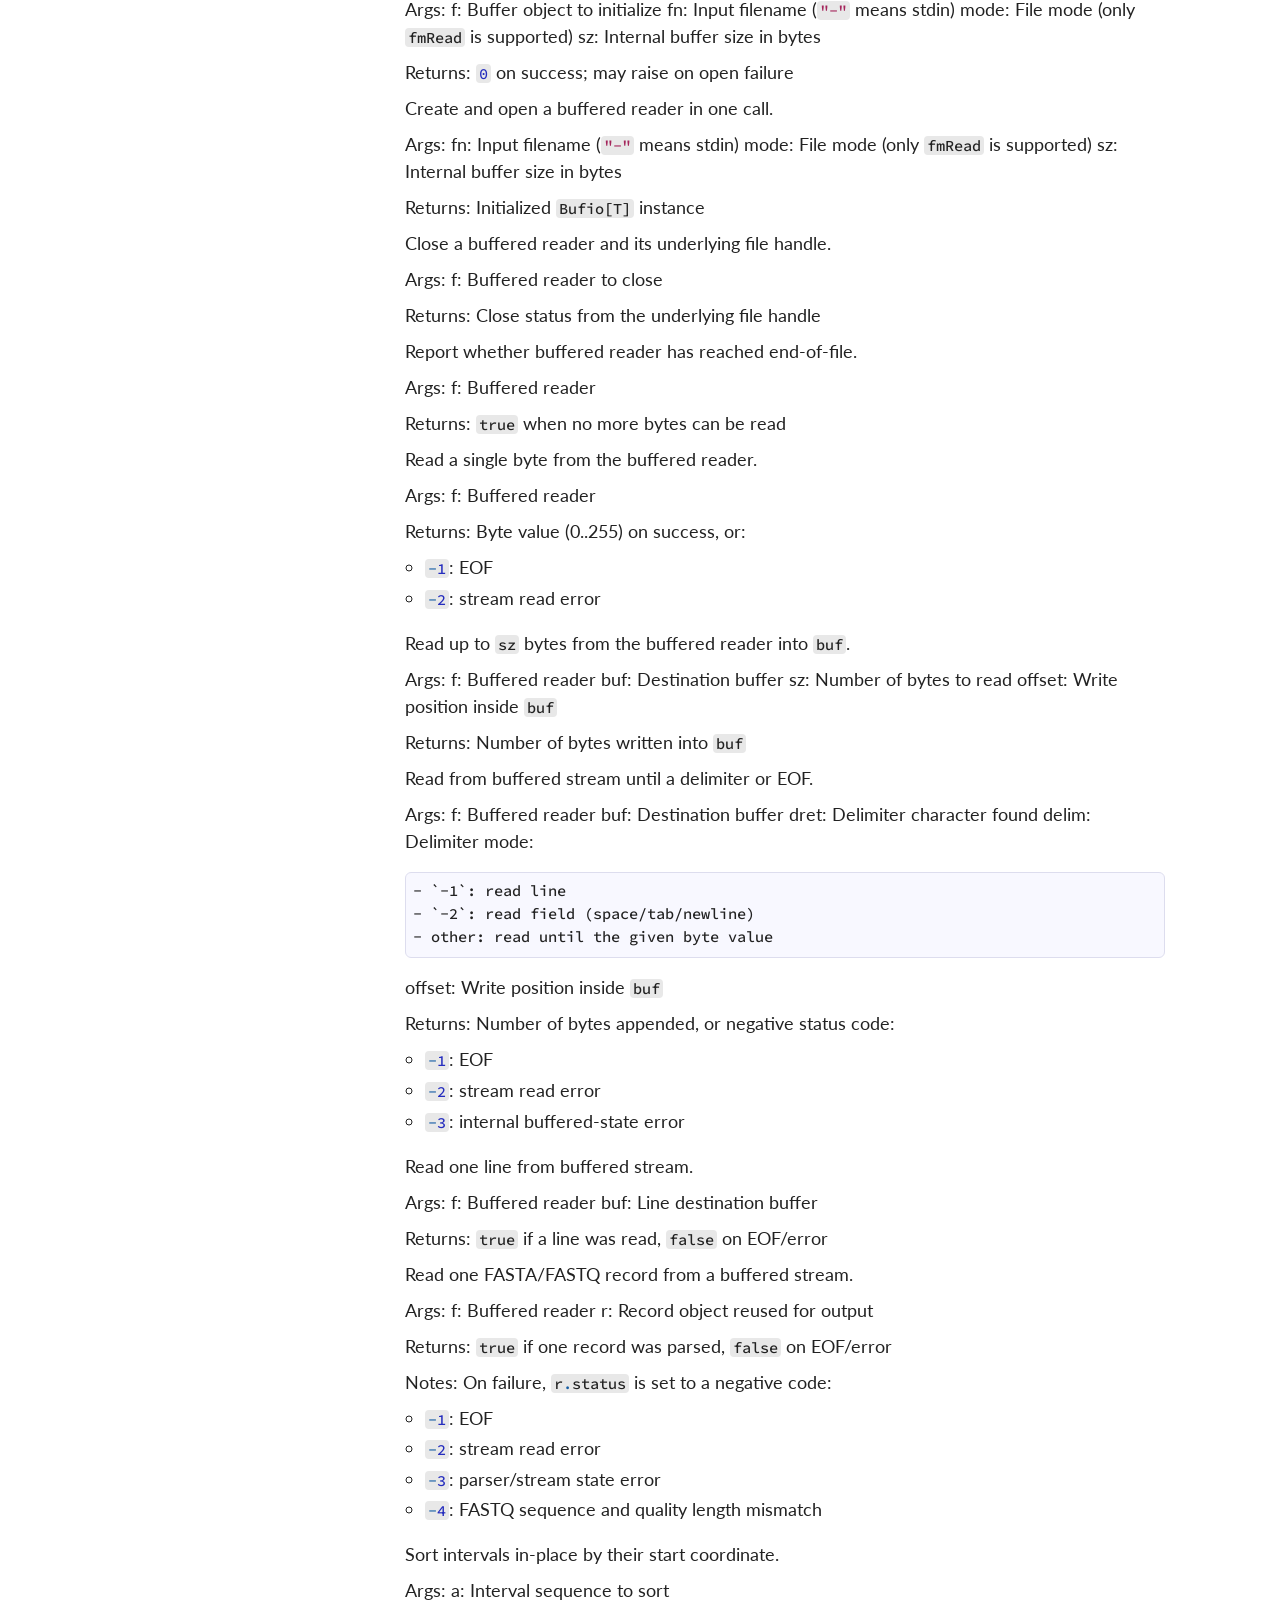
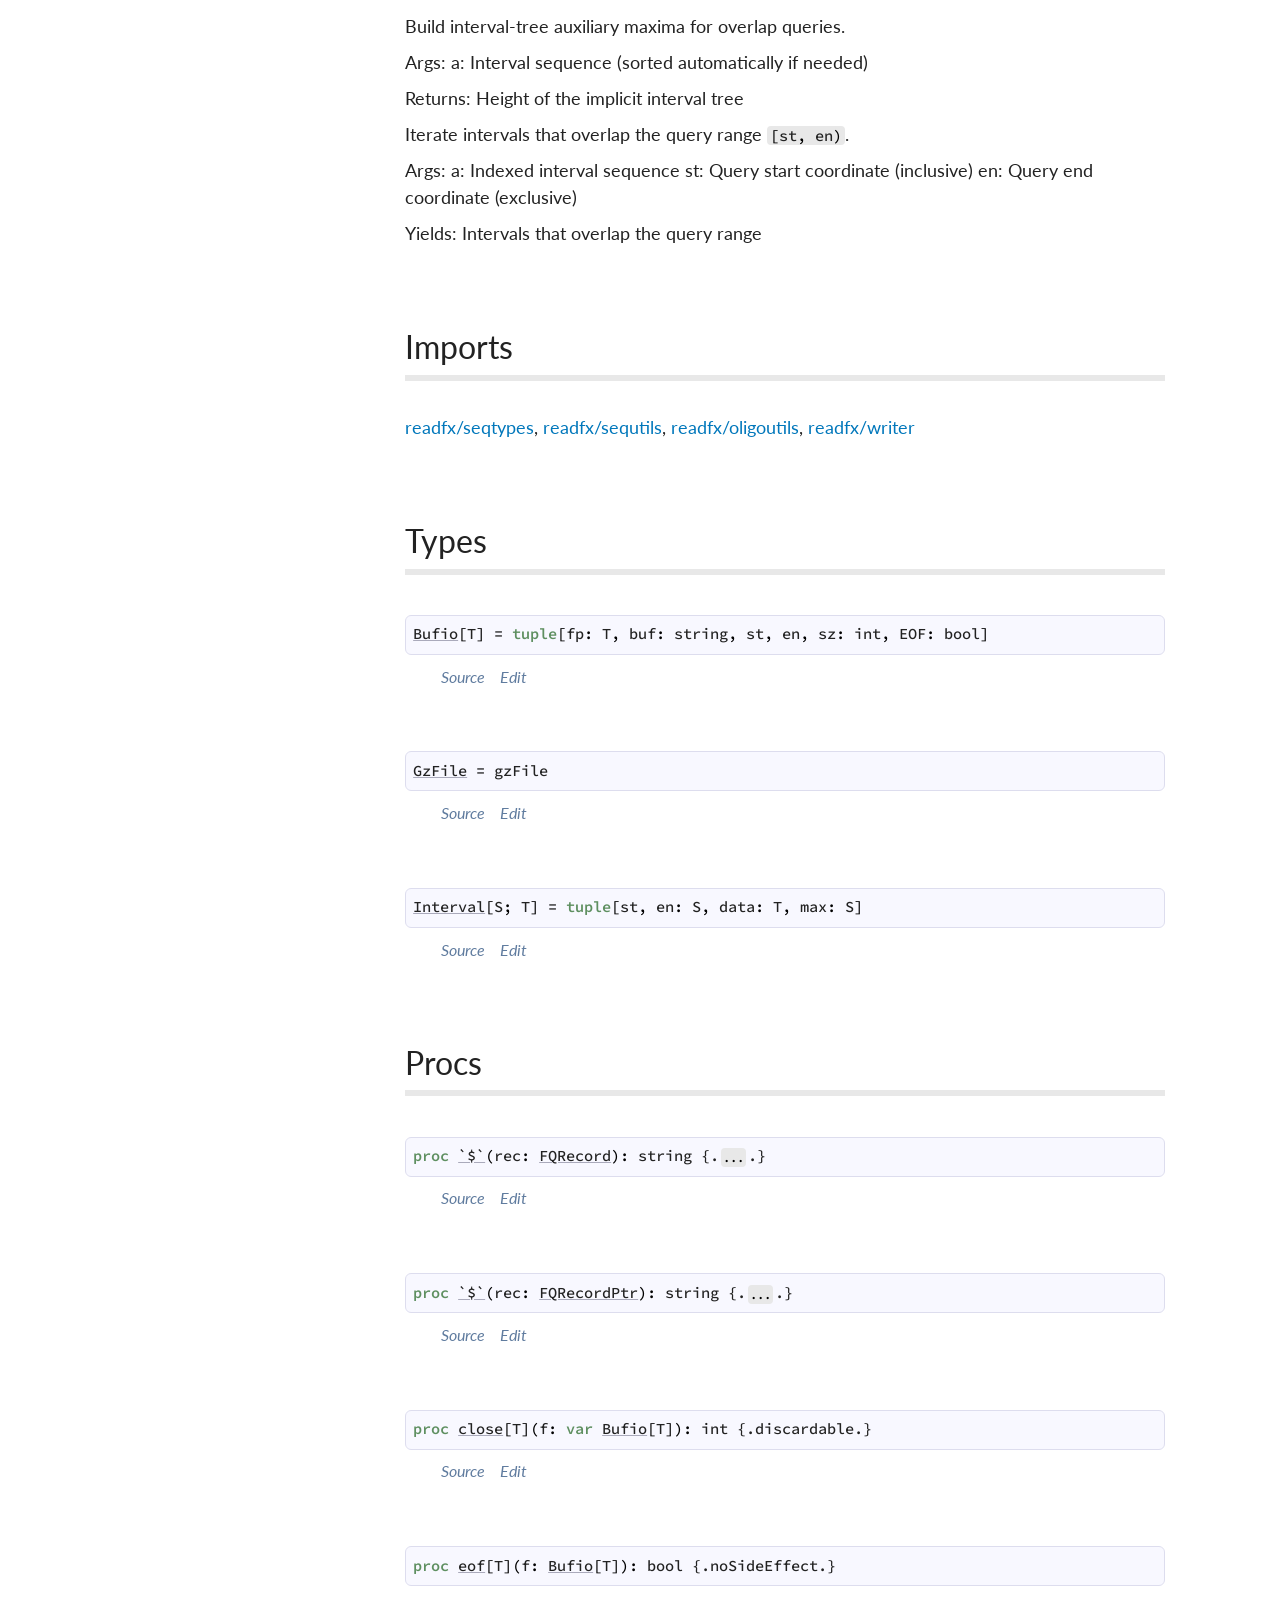
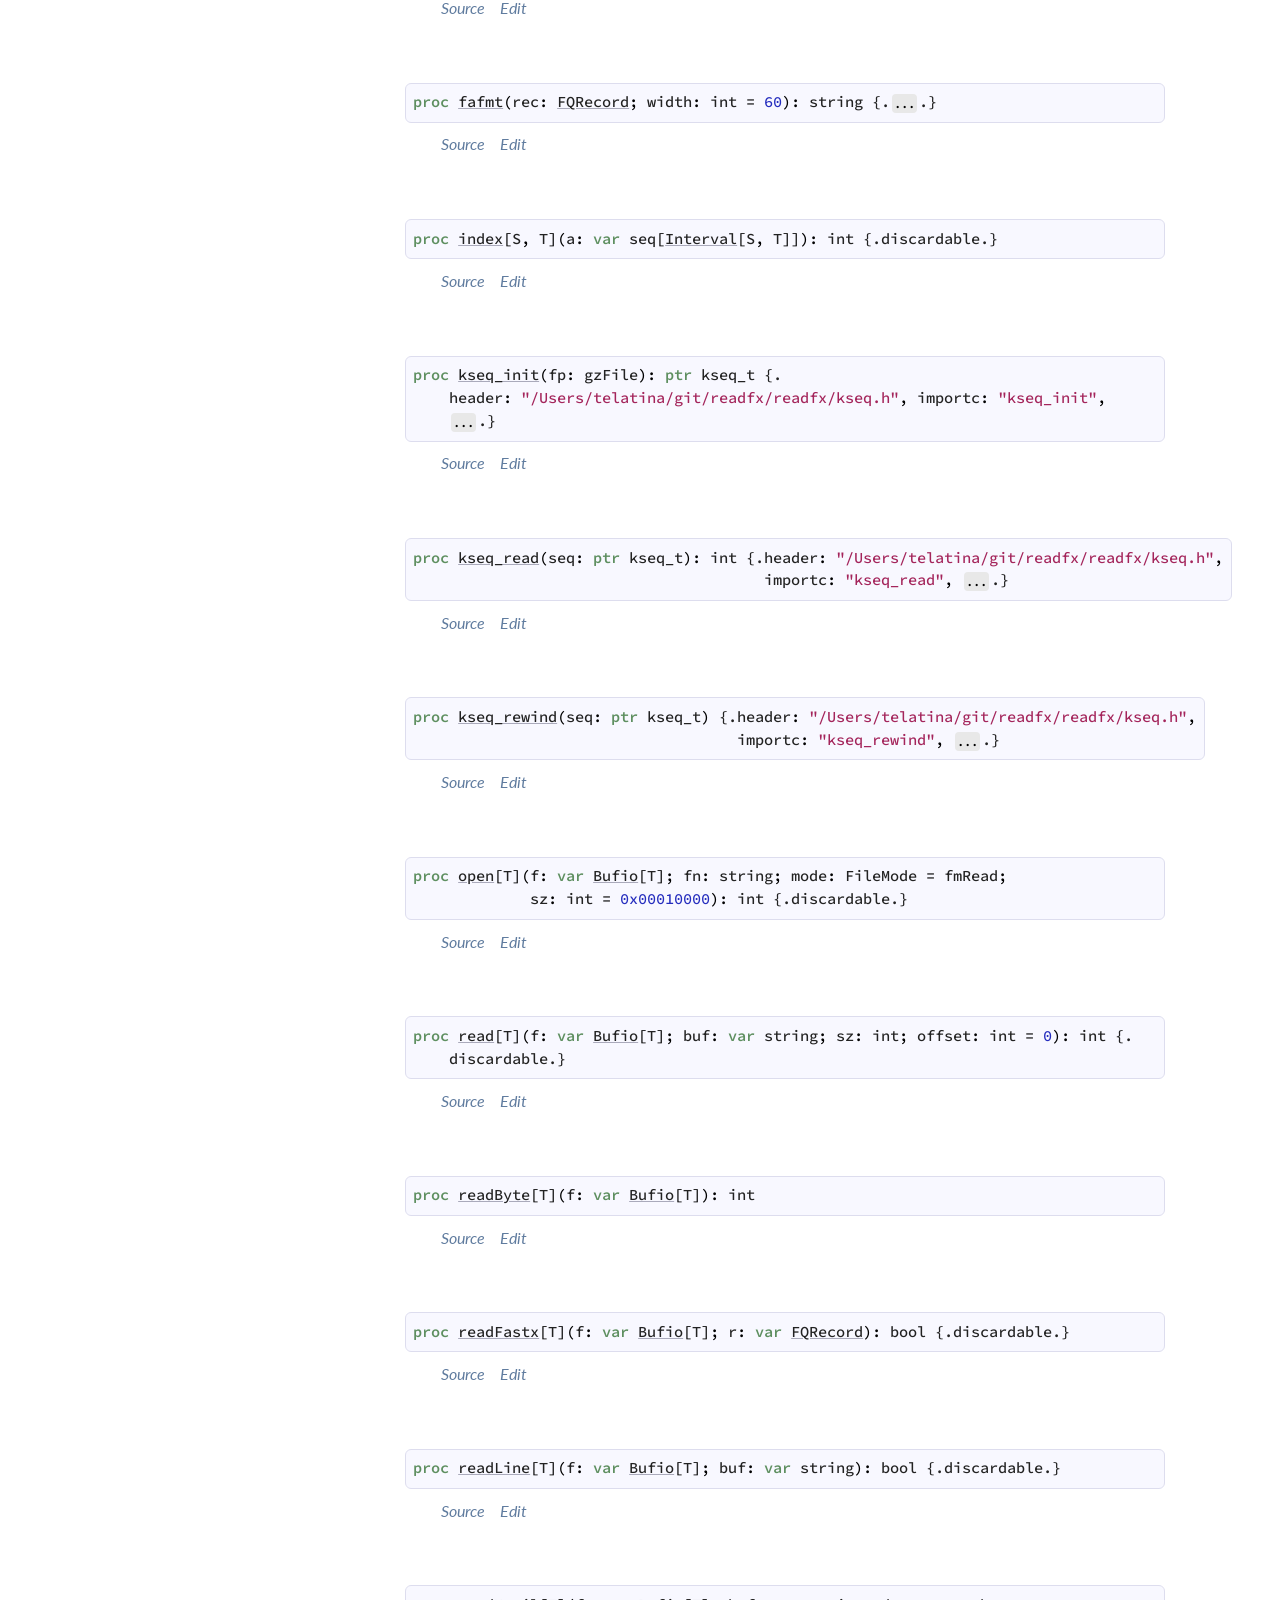
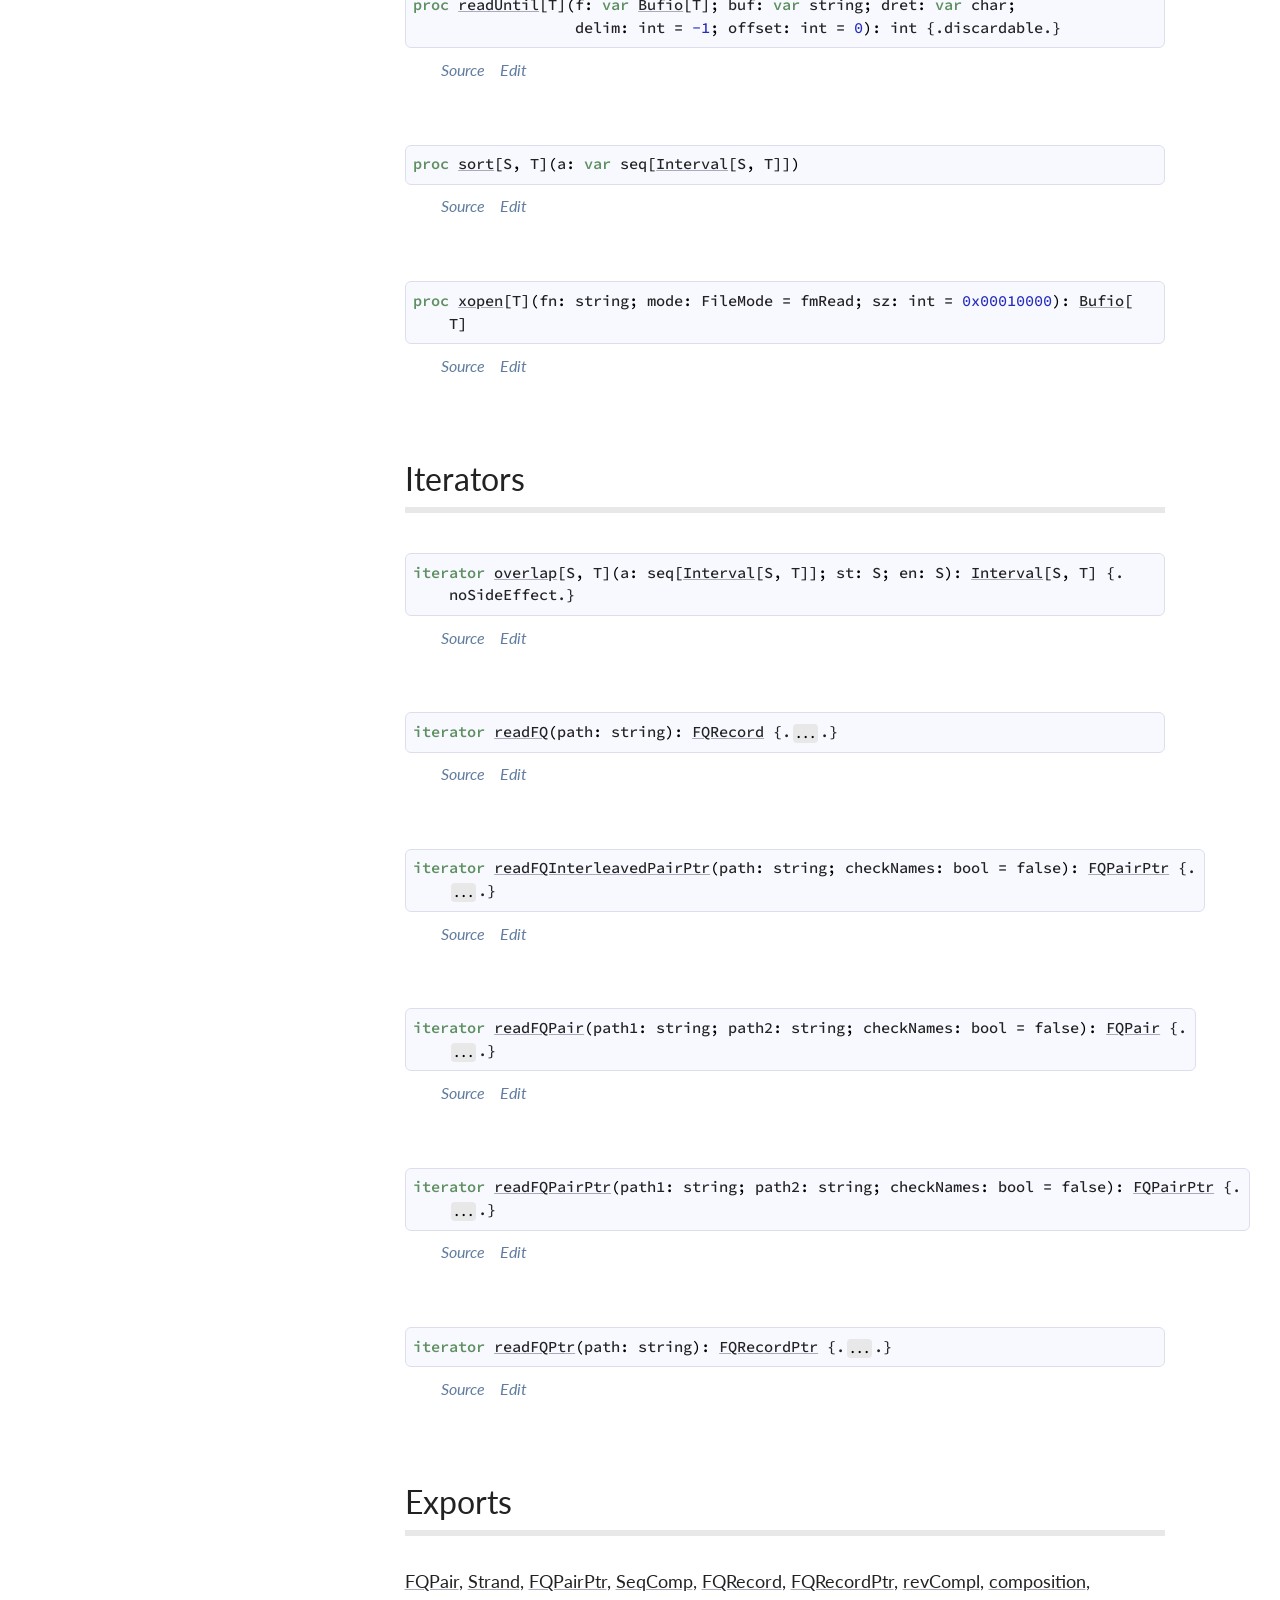
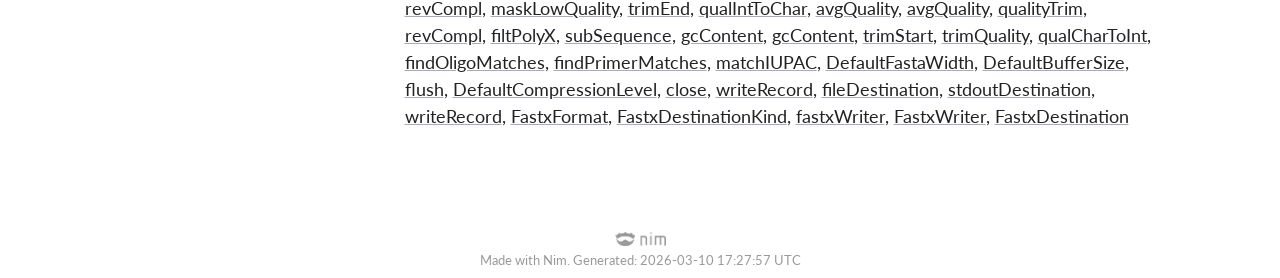
==== commit 7017fbd2: "Add interleaved pair pointer iterator with cached lengths extend FQRecordPtr with cached field lengt" ====
--- a/docs/readfx.html
+++ b/docs/readfx.html
@@ -151,8 +151,16 @@
   <li><a class="reference" href="#readFQ.i%2Cstring" title="readFQ(path: string): FQRecord">readFQ(path: string): FQRecord</a></li>
 
 </ul>
+<ul class="simple nested-toc-section">readFQInterleavedPairPtr
+  <li><a class="reference" href="#readFQInterleavedPairPtr.i%2Cstring%2Cbool" title="readFQInterleavedPairPtr(path: string; checkNames: bool = false): FQPairPtr">readFQInterleavedPairPtr(path: string; checkNames: bool = false): FQPairPtr</a></li>
+
+</ul>
 <ul class="simple nested-toc-section">readFQPair
   <li><a class="reference" href="#readFQPair.i%2Cstring%2Cstring%2Cbool" title="readFQPair(path1: string; path2: string; checkNames: bool = false): FQPair">readFQPair(path1: string; path2: string; checkNames: bool = false): FQPair</a></li>
+
+</ul>
+<ul class="simple nested-toc-section">readFQPairPtr
+  <li><a class="reference" href="#readFQPairPtr.i%2Cstring%2Cstring%2Cbool" title="readFQPairPtr(path1: string; path2: string; checkNames: bool = false): FQPairPtr">readFQPairPtr(path1: string; path2: string; checkNames: bool = false): FQPairPtr</a></li>
 
 </ul>
 <ul class="simple nested-toc-section">readFQPtr
@@ -202,7 +210,7 @@
 <p>Args: seq: Parser state previously created with <tt class="docutils literal"><span class="pre"><span class="Identifier">kseq_init</span></span></tt></p>
 <p>Returns: Record sequence length on success, or a negative status code on EOF/error</p>
 <p>Iterator for reading FASTQ files, returning pointers to record data</p>
-<p>Note: The pointers are reused between iterations, so don't store them. For stdin input, use &quot;-&quot; as the path parameter.</p>
+<p>Note: The pointers are reused between iterations, so don't store them. For stdin input, use &quot;-&quot; as the path parameter. Cached lengths are available on each <tt class="docutils literal"><span class="pre"><span class="Identifier">FQRecordPtr</span></span></tt> field and exclude the trailing NUL terminator.</p>
 <p>Args: path: Path to the FASTQ file (supports gzipped files)</p>
 <p>Returns: An iterator yielding FQRecordPtr objects</p>
 <p>Raises: IOError: If the input stream cannot be opened</p>
@@ -221,6 +229,16 @@
 <span class="Keyword">for</span> <span class="Identifier">rec</span> <span class="Keyword">in</span> <span class="Identifier">readFQ</span><span class="Punctuation">(</span><span class="StringLit">&quot;sample.fastq.gz&quot;</span><span class="Punctuation">)</span><span class="Punctuation">:</span>
   <span class="Identifier">echo</span> <span class="Identifier">rec</span><span class="Operator">.</span><span class="Identifier">name</span>
   <span class="Identifier">echo</span> <span class="Identifier">rec</span><span class="Operator">.</span><span class="Identifier">sequence</span></pre></p>
+<p>Iterator for reading paired-end FASTQ files synchronously with pointers</p>
+<p>Reads two FASTQ files in parallel, yielding pairs of corresponding records. Pointer fields are reused between iterations; convert to strings if data must be retained after the next <tt class="docutils literal"><span class="pre"><span class="Keyword">yield</span></span></tt>. Cached lengths are available on both <tt class="docutils literal"><span class="pre"><span class="Identifier">read1</span></span></tt> and <tt class="docutils literal"><span class="pre"><span class="Identifier">read2</span></span></tt>.</p>
+<p>Args: path1: Path to the first FASTQ file (R1, forward reads) path2: Path to the second FASTQ file (R2, reverse reads) checkNames: Whether to verify that read names match (default: false)</p>
+<p>Returns: An iterator yielding FQPairPtr objects with synchronized reads</p>
+<p>Raises: IOError: If files cannot be opened or have mismatched lengths ValueError: If checkNames is true and read names don't match</p>
+<p>Iterator for reading interleaved paired-end FASTQ files with pointers.</p>
+<p>Reads one interleaved FASTQ stream and yields each adjacent R1/R2 record pair as <tt class="docutils literal"><span class="pre"><span class="Identifier">FQPairPtr</span></span></tt>. <tt class="docutils literal"><span class="pre"><span class="Identifier">read1</span></span></tt> is copied into scratch storage so that both records remain valid until the next <tt class="docutils literal"><span class="pre"><span class="Keyword">yield</span></span></tt>. Scratch-backed pointers are always NUL-terminated.</p>
+<p>Args: path: Path to the interleaved FASTQ file (supports gzipped files; <tt class="docutils literal"><span class="pre"><span class="StringLit">&quot;-&quot;</span></span></tt> reads from stdin) checkNames: Whether to verify that read names match after mate suffix normalization (default: false)</p>
+<p>Returns: An iterator yielding <tt class="docutils literal"><span class="pre"><span class="Identifier">FQPairPtr</span></span></tt> objects with cached field lengths</p>
+<p>Raises: IOError: If the input stream cannot be opened or ends with an incomplete pair ValueError: If input is not FASTQ or <tt class="docutils literal"><span class="pre"><span class="Identifier">checkNames</span></span></tt> detects a mismatch</p>
 <p>Iterator for reading paired-end FASTQ files synchronously</p>
 <p>Reads two FASTQ files in parallel, yielding pairs of corresponding records. The files must have the same number of sequences in the same order.</p>
 <p>Args: path1: Path to the first FASTQ file (R1, forward reads) path2: Path to the second FASTQ file (R2, reverse reads) checkNames: Whether to verify that read names match (default: false)</p>
@@ -304,8 +322,8 @@
   <dd>
     
     
-    <a href="https://github.com/quadram-institute-bioscience/readfx//tree/main/readfx.nim#L412" class="link-seesrc" target="_blank">Source</a>&nbsp;&nbsp;
-<a href="https://github.com/quadram-institute-bioscience/readfx//edit/devel/readfx.nim#L412" class="link-seesrc" target="_blank" >Edit</a>&nbsp;&nbsp;
+    <a href="https://github.com/quadram-institute-bioscience/readfx//tree/main/readfx.nim#L555" class="link-seesrc" target="_blank">Source</a>&nbsp;&nbsp;
+<a href="https://github.com/quadram-institute-bioscience/readfx//edit/devel/readfx.nim#L555" class="link-seesrc" target="_blank" >Edit</a>&nbsp;&nbsp;
 
   </dd>
 </div>
@@ -314,8 +332,8 @@
   <dd>
     
     
-    <a href="https://github.com/quadram-institute-bioscience/readfx//tree/main/readfx.nim#L361" class="link-seesrc" target="_blank">Source</a>&nbsp;&nbsp;
-<a href="https://github.com/quadram-institute-bioscience/readfx//edit/devel/readfx.nim#L361" class="link-seesrc" target="_blank" >Edit</a>&nbsp;&nbsp;
+    <a href="https://github.com/quadram-institute-bioscience/readfx//tree/main/readfx.nim#L504" class="link-seesrc" target="_blank">Source</a>&nbsp;&nbsp;
+<a href="https://github.com/quadram-institute-bioscience/readfx//edit/devel/readfx.nim#L504" class="link-seesrc" target="_blank" >Edit</a>&nbsp;&nbsp;
 
   </dd>
 </div>
@@ -324,8 +342,8 @@
   <dd>
     
     
-    <a href="https://github.com/quadram-institute-bioscience/readfx//tree/main/readfx.nim#L660" class="link-seesrc" target="_blank">Source</a>&nbsp;&nbsp;
-<a href="https://github.com/quadram-institute-bioscience/readfx//edit/devel/readfx.nim#L660" class="link-seesrc" target="_blank" >Edit</a>&nbsp;&nbsp;
+    <a href="https://github.com/quadram-institute-bioscience/readfx//tree/main/readfx.nim#L803" class="link-seesrc" target="_blank">Source</a>&nbsp;&nbsp;
+<a href="https://github.com/quadram-institute-bioscience/readfx//edit/devel/readfx.nim#L803" class="link-seesrc" target="_blank" >Edit</a>&nbsp;&nbsp;
 
   </dd>
 </div>
@@ -341,8 +359,8 @@
   <dd>
     
     
-    <a href="https://github.com/quadram-institute-bioscience/readfx//tree/main/readfx.nim#L329" class="link-seesrc" target="_blank">Source</a>&nbsp;&nbsp;
-<a href="https://github.com/quadram-institute-bioscience/readfx//edit/devel/readfx.nim#L329" class="link-seesrc" target="_blank" >Edit</a>&nbsp;&nbsp;
+    <a href="https://github.com/quadram-institute-bioscience/readfx//tree/main/readfx.nim#L473" class="link-seesrc" target="_blank">Source</a>&nbsp;&nbsp;
+<a href="https://github.com/quadram-institute-bioscience/readfx//edit/devel/readfx.nim#L473" class="link-seesrc" target="_blank" >Edit</a>&nbsp;&nbsp;
 
   </dd>
 </div>
@@ -351,8 +369,8 @@
   <dd>
     
     
-    <a href="https://github.com/quadram-institute-bioscience/readfx//tree/main/readfx.nim#L336" class="link-seesrc" target="_blank">Source</a>&nbsp;&nbsp;
-<a href="https://github.com/quadram-institute-bioscience/readfx//edit/devel/readfx.nim#L336" class="link-seesrc" target="_blank" >Edit</a>&nbsp;&nbsp;
+    <a href="https://github.com/quadram-institute-bioscience/readfx//tree/main/readfx.nim#L480" class="link-seesrc" target="_blank">Source</a>&nbsp;&nbsp;
+<a href="https://github.com/quadram-institute-bioscience/readfx//edit/devel/readfx.nim#L480" class="link-seesrc" target="_blank" >Edit</a>&nbsp;&nbsp;
 
   </dd>
 </div>
@@ -364,8 +382,8 @@
   <dd>
     
     
-    <a href="https://github.com/quadram-institute-bioscience/readfx//tree/main/readfx.nim#L453" class="link-seesrc" target="_blank">Source</a>&nbsp;&nbsp;
-<a href="https://github.com/quadram-institute-bioscience/readfx//edit/devel/readfx.nim#L453" class="link-seesrc" target="_blank" >Edit</a>&nbsp;&nbsp;
+    <a href="https://github.com/quadram-institute-bioscience/readfx//tree/main/readfx.nim#L596" class="link-seesrc" target="_blank">Source</a>&nbsp;&nbsp;
+<a href="https://github.com/quadram-institute-bioscience/readfx//edit/devel/readfx.nim#L596" class="link-seesrc" target="_blank" >Edit</a>&nbsp;&nbsp;
 
   </dd>
 </div>
@@ -377,8 +395,8 @@
   <dd>
     
     
-    <a href="https://github.com/quadram-institute-bioscience/readfx//tree/main/readfx.nim#L463" class="link-seesrc" target="_blank">Source</a>&nbsp;&nbsp;
-<a href="https://github.com/quadram-institute-bioscience/readfx//edit/devel/readfx.nim#L463" class="link-seesrc" target="_blank" >Edit</a>&nbsp;&nbsp;
+    <a href="https://github.com/quadram-institute-bioscience/readfx//tree/main/readfx.nim#L606" class="link-seesrc" target="_blank">Source</a>&nbsp;&nbsp;
+<a href="https://github.com/quadram-institute-bioscience/readfx//edit/devel/readfx.nim#L606" class="link-seesrc" target="_blank" >Edit</a>&nbsp;&nbsp;
 
   </dd>
 </div>
@@ -391,8 +409,8 @@
   <dd>
     
     
-    <a href="https://github.com/quadram-institute-bioscience/readfx//tree/main/readfx.nim#L322" class="link-seesrc" target="_blank">Source</a>&nbsp;&nbsp;
-<a href="https://github.com/quadram-institute-bioscience/readfx//edit/devel/readfx.nim#L322" class="link-seesrc" target="_blank" >Edit</a>&nbsp;&nbsp;
+    <a href="https://github.com/quadram-institute-bioscience/readfx//tree/main/readfx.nim#L466" class="link-seesrc" target="_blank">Source</a>&nbsp;&nbsp;
+<a href="https://github.com/quadram-institute-bioscience/readfx//edit/devel/readfx.nim#L466" class="link-seesrc" target="_blank" >Edit</a>&nbsp;&nbsp;
 
   </dd>
 </div>
@@ -404,8 +422,8 @@
   <dd>
     
     
-    <a href="https://github.com/quadram-institute-bioscience/readfx//tree/main/readfx.nim#L679" class="link-seesrc" target="_blank">Source</a>&nbsp;&nbsp;
-<a href="https://github.com/quadram-institute-bioscience/readfx//edit/devel/readfx.nim#L679" class="link-seesrc" target="_blank" >Edit</a>&nbsp;&nbsp;
+    <a href="https://github.com/quadram-institute-bioscience/readfx//tree/main/readfx.nim#L822" class="link-seesrc" target="_blank">Source</a>&nbsp;&nbsp;
+<a href="https://github.com/quadram-institute-bioscience/readfx//edit/devel/readfx.nim#L822" class="link-seesrc" target="_blank" >Edit</a>&nbsp;&nbsp;
 
   </dd>
 </div>
@@ -463,8 +481,8 @@
   <dd>
     
     
-    <a href="https://github.com/quadram-institute-bioscience/readfx//tree/main/readfx.nim#L424" class="link-seesrc" target="_blank">Source</a>&nbsp;&nbsp;
-<a href="https://github.com/quadram-institute-bioscience/readfx//edit/devel/readfx.nim#L424" class="link-seesrc" target="_blank" >Edit</a>&nbsp;&nbsp;
+    <a href="https://github.com/quadram-institute-bioscience/readfx//tree/main/readfx.nim#L567" class="link-seesrc" target="_blank">Source</a>&nbsp;&nbsp;
+<a href="https://github.com/quadram-institute-bioscience/readfx//edit/devel/readfx.nim#L567" class="link-seesrc" target="_blank" >Edit</a>&nbsp;&nbsp;
 
   </dd>
 </div>
@@ -477,8 +495,8 @@
   <dd>
     
     
-    <a href="https://github.com/quadram-institute-bioscience/readfx//tree/main/readfx.nim#L494" class="link-seesrc" target="_blank">Source</a>&nbsp;&nbsp;
-<a href="https://github.com/quadram-institute-bioscience/readfx//edit/devel/readfx.nim#L494" class="link-seesrc" target="_blank" >Edit</a>&nbsp;&nbsp;
+    <a href="https://github.com/quadram-institute-bioscience/readfx//tree/main/readfx.nim#L637" class="link-seesrc" target="_blank">Source</a>&nbsp;&nbsp;
+<a href="https://github.com/quadram-institute-bioscience/readfx//edit/devel/readfx.nim#L637" class="link-seesrc" target="_blank" >Edit</a>&nbsp;&nbsp;
 
   </dd>
 </div>
@@ -490,8 +508,8 @@
   <dd>
     
     
-    <a href="https://github.com/quadram-institute-bioscience/readfx//tree/main/readfx.nim#L475" class="link-seesrc" target="_blank">Source</a>&nbsp;&nbsp;
-<a href="https://github.com/quadram-institute-bioscience/readfx//edit/devel/readfx.nim#L475" class="link-seesrc" target="_blank" >Edit</a>&nbsp;&nbsp;
+    <a href="https://github.com/quadram-institute-bioscience/readfx//tree/main/readfx.nim#L618" class="link-seesrc" target="_blank">Source</a>&nbsp;&nbsp;
+<a href="https://github.com/quadram-institute-bioscience/readfx//edit/devel/readfx.nim#L618" class="link-seesrc" target="_blank" >Edit</a>&nbsp;&nbsp;
 
   </dd>
 </div>
@@ -503,8 +521,8 @@
   <dd>
     
     
-    <a href="https://github.com/quadram-institute-bioscience/readfx//tree/main/readfx.nim#L614" class="link-seesrc" target="_blank">Source</a>&nbsp;&nbsp;
-<a href="https://github.com/quadram-institute-bioscience/readfx//edit/devel/readfx.nim#L614" class="link-seesrc" target="_blank" >Edit</a>&nbsp;&nbsp;
+    <a href="https://github.com/quadram-institute-bioscience/readfx//tree/main/readfx.nim#L757" class="link-seesrc" target="_blank">Source</a>&nbsp;&nbsp;
+<a href="https://github.com/quadram-institute-bioscience/readfx//edit/devel/readfx.nim#L757" class="link-seesrc" target="_blank" >Edit</a>&nbsp;&nbsp;
 
   </dd>
 </div>
@@ -516,8 +534,8 @@
   <dd>
     
     
-    <a href="https://github.com/quadram-institute-bioscience/readfx//tree/main/readfx.nim#L589" class="link-seesrc" target="_blank">Source</a>&nbsp;&nbsp;
-<a href="https://github.com/quadram-institute-bioscience/readfx//edit/devel/readfx.nim#L589" class="link-seesrc" target="_blank" >Edit</a>&nbsp;&nbsp;
+    <a href="https://github.com/quadram-institute-bioscience/readfx//tree/main/readfx.nim#L732" class="link-seesrc" target="_blank">Source</a>&nbsp;&nbsp;
+<a href="https://github.com/quadram-institute-bioscience/readfx//edit/devel/readfx.nim#L732" class="link-seesrc" target="_blank" >Edit</a>&nbsp;&nbsp;
 
   </dd>
 </div>
@@ -530,8 +548,8 @@
   <dd>
     
     
-    <a href="https://github.com/quadram-institute-bioscience/readfx//tree/main/readfx.nim#L535" class="link-seesrc" target="_blank">Source</a>&nbsp;&nbsp;
-<a href="https://github.com/quadram-institute-bioscience/readfx//edit/devel/readfx.nim#L535" class="link-seesrc" target="_blank" >Edit</a>&nbsp;&nbsp;
+    <a href="https://github.com/quadram-institute-bioscience/readfx//tree/main/readfx.nim#L678" class="link-seesrc" target="_blank">Source</a>&nbsp;&nbsp;
+<a href="https://github.com/quadram-institute-bioscience/readfx//edit/devel/readfx.nim#L678" class="link-seesrc" target="_blank" >Edit</a>&nbsp;&nbsp;
 
   </dd>
 </div>
@@ -543,8 +561,8 @@
   <dd>
     
     
-    <a href="https://github.com/quadram-institute-bioscience/readfx//tree/main/readfx.nim#L666" class="link-seesrc" target="_blank">Source</a>&nbsp;&nbsp;
-<a href="https://github.com/quadram-institute-bioscience/readfx//edit/devel/readfx.nim#L666" class="link-seesrc" target="_blank" >Edit</a>&nbsp;&nbsp;
+    <a href="https://github.com/quadram-institute-bioscience/readfx//tree/main/readfx.nim#L809" class="link-seesrc" target="_blank">Source</a>&nbsp;&nbsp;
+<a href="https://github.com/quadram-institute-bioscience/readfx//edit/devel/readfx.nim#L809" class="link-seesrc" target="_blank" >Edit</a>&nbsp;&nbsp;
 
   </dd>
 </div>
@@ -557,8 +575,8 @@
   <dd>
     
     
-    <a href="https://github.com/quadram-institute-bioscience/readfx//tree/main/readfx.nim#L440" class="link-seesrc" target="_blank">Source</a>&nbsp;&nbsp;
-<a href="https://github.com/quadram-institute-bioscience/readfx//edit/devel/readfx.nim#L440" class="link-seesrc" target="_blank" >Edit</a>&nbsp;&nbsp;
+    <a href="https://github.com/quadram-institute-bioscience/readfx//tree/main/readfx.nim#L583" class="link-seesrc" target="_blank">Source</a>&nbsp;&nbsp;
+<a href="https://github.com/quadram-institute-bioscience/readfx//edit/devel/readfx.nim#L583" class="link-seesrc" target="_blank" >Edit</a>&nbsp;&nbsp;
 
   </dd>
 </div>
@@ -577,8 +595,8 @@
   <dd>
     
     
-    <a href="https://github.com/quadram-institute-bioscience/readfx//tree/main/readfx.nim#L718" class="link-seesrc" target="_blank">Source</a>&nbsp;&nbsp;
-<a href="https://github.com/quadram-institute-bioscience/readfx//edit/devel/readfx.nim#L718" class="link-seesrc" target="_blank" >Edit</a>&nbsp;&nbsp;
+    <a href="https://github.com/quadram-institute-bioscience/readfx//tree/main/readfx.nim#L861" class="link-seesrc" target="_blank">Source</a>&nbsp;&nbsp;
+<a href="https://github.com/quadram-institute-bioscience/readfx//edit/devel/readfx.nim#L861" class="link-seesrc" target="_blank" >Edit</a>&nbsp;&nbsp;
 
   </dd>
 </div>
@@ -591,8 +609,22 @@
   <dd>
     
     
-    <a href="https://github.com/quadram-institute-bioscience/readfx//tree/main/readfx.nim#L171" class="link-seesrc" target="_blank">Source</a>&nbsp;&nbsp;
-<a href="https://github.com/quadram-institute-bioscience/readfx//edit/devel/readfx.nim#L171" class="link-seesrc" target="_blank" >Edit</a>&nbsp;&nbsp;
+    <a href="https://github.com/quadram-institute-bioscience/readfx//tree/main/readfx.nim#L233" class="link-seesrc" target="_blank">Source</a>&nbsp;&nbsp;
+<a href="https://github.com/quadram-institute-bioscience/readfx//edit/devel/readfx.nim#L233" class="link-seesrc" target="_blank" >Edit</a>&nbsp;&nbsp;
+
+  </dd>
+</div>
+
+</div>
+<div id="readFQInterleavedPairPtr-iterators-all">
+  <div id="readFQInterleavedPairPtr.i,string,bool">
+  <dt><pre><span class="Keyword">iterator</span> <a href="#readFQInterleavedPairPtr.i%2Cstring%2Cbool"><span class="Identifier">readFQInterleavedPairPtr</span></a><span class="Other">(</span><span class="Identifier">path</span><span class="Other">:</span> <span class="Identifier">string</span><span class="Other">;</span> <span class="Identifier">checkNames</span><span class="Other">:</span> <span class="Identifier">bool</span> <span class="Other">=</span> <span class="Identifier">false</span><span class="Other">)</span><span class="Other">:</span> <a href="readfx/seqtypes.html#FQPairPtr"><span class="Identifier">FQPairPtr</span></a> {.
+    <span><span class="Other pragmadots">...</span></span><span class="pragmawrap"><span class="Identifier">raises</span><span class="Other">:</span> <span class="Other">[</span><span class="Identifier">IOError</span><span class="Other">,</span> <span class="Identifier">ValueError</span><span class="Other">,</span> <span class="Identifier">IOError</span><span class="Other">]</span><span class="Other">,</span> <span class="Identifier">tags</span><span class="Other">:</span> <span class="Other">[</span><span class="Other">]</span><span class="Other">,</span> <span class="Identifier">forbids</span><span class="Other">:</span> <span class="Other">[</span><span class="Other">]</span></span>.}</pre></dt>
+  <dd>
+    
+    
+    <a href="https://github.com/quadram-institute-bioscience/readfx//tree/main/readfx.nim#L331" class="link-seesrc" target="_blank">Source</a>&nbsp;&nbsp;
+<a href="https://github.com/quadram-institute-bioscience/readfx//edit/devel/readfx.nim#L331" class="link-seesrc" target="_blank" >Edit</a>&nbsp;&nbsp;
 
   </dd>
 </div>
@@ -601,12 +633,26 @@
 <div id="readFQPair-iterators-all">
   <div id="readFQPair.i,string,string,bool">
   <dt><pre><span class="Keyword">iterator</span> <a href="#readFQPair.i%2Cstring%2Cstring%2Cbool"><span class="Identifier">readFQPair</span></a><span class="Other">(</span><span class="Identifier">path1</span><span class="Other">:</span> <span class="Identifier">string</span><span class="Other">;</span> <span class="Identifier">path2</span><span class="Other">:</span> <span class="Identifier">string</span><span class="Other">;</span> <span class="Identifier">checkNames</span><span class="Other">:</span> <span class="Identifier">bool</span> <span class="Other">=</span> <span class="Identifier">false</span><span class="Other">)</span><span class="Other">:</span> <a href="readfx/seqtypes.html#FQPair"><span class="Identifier">FQPair</span></a> {.
+    <span><span class="Other pragmadots">...</span></span><span class="pragmawrap"><span class="Identifier">raises</span><span class="Other">:</span> <span class="Other">[</span><span class="Identifier">IOError</span><span class="Other">,</span> <span class="Identifier">ValueError</span><span class="Other">]</span><span class="Other">,</span> <span class="Identifier">tags</span><span class="Other">:</span> <span class="Other">[</span><span class="Other">]</span><span class="Other">,</span> <span class="Identifier">forbids</span><span class="Other">:</span> <span class="Other">[</span><span class="Other">]</span></span>.}</pre></dt>
+  <dd>
+    
+    
+    <a href="https://github.com/quadram-institute-bioscience/readfx//tree/main/readfx.nim#L410" class="link-seesrc" target="_blank">Source</a>&nbsp;&nbsp;
+<a href="https://github.com/quadram-institute-bioscience/readfx//edit/devel/readfx.nim#L410" class="link-seesrc" target="_blank" >Edit</a>&nbsp;&nbsp;
+
+  </dd>
+</div>
+
+</div>
+<div id="readFQPairPtr-iterators-all">
+  <div id="readFQPairPtr.i,string,string,bool">
+  <dt><pre><span class="Keyword">iterator</span> <a href="#readFQPairPtr.i%2Cstring%2Cstring%2Cbool"><span class="Identifier">readFQPairPtr</span></a><span class="Other">(</span><span class="Identifier">path1</span><span class="Other">:</span> <span class="Identifier">string</span><span class="Other">;</span> <span class="Identifier">path2</span><span class="Other">:</span> <span class="Identifier">string</span><span class="Other">;</span> <span class="Identifier">checkNames</span><span class="Other">:</span> <span class="Identifier">bool</span> <span class="Other">=</span> <span class="Identifier">false</span><span class="Other">)</span><span class="Other">:</span> <a href="readfx/seqtypes.html#FQPairPtr"><span class="Identifier">FQPairPtr</span></a> {.
     <span><span class="Other pragmadots">...</span></span><span class="pragmawrap"><span class="Identifier">raises</span><span class="Other">:</span> <span class="Other">[</span><span class="Identifier">IOError</span><span class="Other">,</span> <span class="Identifier">IOError</span><span class="Other">,</span> <span class="Identifier">ValueError</span><span class="Other">]</span><span class="Other">,</span> <span class="Identifier">tags</span><span class="Other">:</span> <span class="Other">[</span><span class="Other">]</span><span class="Other">,</span> <span class="Identifier">forbids</span><span class="Other">:</span> <span class="Other">[</span><span class="Other">]</span></span>.}</pre></dt>
   <dd>
     
     
-    <a href="https://github.com/quadram-institute-bioscience/readfx//tree/main/readfx.nim#L206" class="link-seesrc" target="_blank">Source</a>&nbsp;&nbsp;
-<a href="https://github.com/quadram-institute-bioscience/readfx//edit/devel/readfx.nim#L206" class="link-seesrc" target="_blank" >Edit</a>&nbsp;&nbsp;
+    <a href="https://github.com/quadram-institute-bioscience/readfx//tree/main/readfx.nim#L260" class="link-seesrc" target="_blank">Source</a>&nbsp;&nbsp;
+<a href="https://github.com/quadram-institute-bioscience/readfx//edit/devel/readfx.nim#L260" class="link-seesrc" target="_blank" >Edit</a>&nbsp;&nbsp;
 
   </dd>
 </div>
@@ -619,8 +665,8 @@
   <dd>
     
     
-    <a href="https://github.com/quadram-institute-bioscience/readfx//tree/main/readfx.nim#L133" class="link-seesrc" target="_blank">Source</a>&nbsp;&nbsp;
-<a href="https://github.com/quadram-institute-bioscience/readfx//edit/devel/readfx.nim#L133" class="link-seesrc" target="_blank" >Edit</a>&nbsp;&nbsp;
+    <a href="https://github.com/quadram-institute-bioscience/readfx//tree/main/readfx.nim#L198" class="link-seesrc" target="_blank">Source</a>&nbsp;&nbsp;
+<a href="https://github.com/quadram-institute-bioscience/readfx//edit/devel/readfx.nim#L198" class="link-seesrc" target="_blank" >Edit</a>&nbsp;&nbsp;
 
   </dd>
 </div>
@@ -632,7 +678,7 @@
 <div class="section" id="19">
   <h1><a class="toc-backref" href="#19">Exports</a></h1>
   <dl class="item">
-    <a href="readfx/seqtypes.html#FQPair"><span class="Identifier">FQPair</span></a>, <a href="readfx/seqtypes.html#Strand"><span class="Identifier">Strand</span></a>, <a href="readfx/seqtypes.html#SeqComp"><span class="Identifier">SeqComp</span></a>, <a href="readfx/seqtypes.html#FQRecord"><span class="Identifier">FQRecord</span></a>, <a href="readfx/seqtypes.html#FQRecordPtr"><span class="Identifier">FQRecordPtr</span></a>, <a href="readfx/sequtils.html#revCompl,FQRecord"><span class="Identifier">revCompl</span></a>, <a href="readfx/sequtils.html#composition,FQRecord"><span class="Identifier">composition</span></a>, <a href="readfx/sequtils.html#revCompl,string"><span class="Identifier">revCompl</span></a>, <a href="readfx/sequtils.html#maskLowQuality,FQRecord,int,int,char"><span class="Identifier">maskLowQuality</span></a>, <a href="readfx/sequtils.html#trimEnd,FQRecord,int"><span class="Identifier">trimEnd</span></a>, <a href="readfx/sequtils.html#qualIntToChar,int,int"><span class="Identifier">qualIntToChar</span></a>, <a href="readfx/sequtils.html#avgQuality,FQRecord,int"><span class="Identifier">avgQuality</span></a>, <a href="readfx/sequtils.html#avgQuality,string,int"><span class="Identifier">avgQuality</span></a>, <a href="readfx/sequtils.html#qualityTrim,FQRecord,int,int"><span class="Identifier">qualityTrim</span></a>, <a href="readfx/sequtils.html#revCompl,FQRecord_2"><span class="Identifier">revCompl</span></a>, <a href="readfx/sequtils.html#filtPolyX,FQRecord,int,bool"><span class="Identifier">filtPolyX</span></a>, <a href="readfx/sequtils.html#subSequence,FQRecord,int,int"><span class="Identifier">subSequence</span></a>, <a href="readfx/sequtils.html#gcContent,string"><span class="Identifier">gcContent</span></a>, <a href="readfx/sequtils.html#gcContent,FQRecord"><span class="Identifier">gcContent</span></a>, <a href="readfx/sequtils.html#trimStart,FQRecord,int"><span class="Identifier">trimStart</span></a>, <a href="readfx/sequtils.html#trimQuality,string,int,int"><span class="Identifier">trimQuality</span></a>, <a href="readfx/sequtils.html#qualCharToInt,char,int"><span class="Identifier">qualCharToInt</span></a>, <a href="readfx/oligoutils.html#findOligoMatches,string,string,float,int,int"><span class="Identifier">findOligoMatches</span></a>, <a href="readfx/oligoutils.html#findPrimerMatches,string,string,float,int,int"><span class="Identifier">findPrimerMatches</span></a>, <a href="readfx/oligoutils.html#matchIUPAC,char,char"><span class="Identifier">matchIUPAC</span></a>, <a href="readfx/writer.html#DefaultFastaWidth"><span class="Identifier">DefaultFastaWidth</span></a>, <a href="readfx/writer.html#DefaultBufferSize"><span class="Identifier">DefaultBufferSize</span></a>, <a href="readfx/writer.html#flush,FastxWriter"><span class="Identifier">flush</span></a>, <a href="readfx/writer.html#DefaultCompressionLevel"><span class="Identifier">DefaultCompressionLevel</span></a>, <a href="readfx/writer.html#close,FastxWriter"><span class="Identifier">close</span></a>, <a href="readfx/writer.html#writeRecord,FastxWriter,string,string,string,string"><span class="Identifier">writeRecord</span></a>, <a href="readfx/writer.html#fileDestination,string"><span class="Identifier">fileDestination</span></a>, <a href="readfx/writer.html#stdoutDestination"><span class="Identifier">stdoutDestination</span></a>, <a href="readfx/writer.html#writeRecord,FastxWriter,FQRecord"><span class="Identifier">writeRecord</span></a>, <a href="readfx/writer.html#FastxFormat"><span class="Identifier">FastxFormat</span></a>, <a href="readfx/writer.html#FastxDestinationKind"><span class="Identifier">FastxDestinationKind</span></a>, <a href="readfx/writer.html#fastxWriter,FastxFormat,bool,FastxDestination,int,int,int,int"><span class="Identifier">fastxWriter</span></a>, <a href="readfx/writer.html#FastxWriter"><span class="Identifier">FastxWriter</span></a>, <a href="readfx/writer.html#FastxDestination"><span class="Identifier">FastxDestination</span></a>
+    <a href="readfx/seqtypes.html#FQPair"><span class="Identifier">FQPair</span></a>, <a href="readfx/seqtypes.html#Strand"><span class="Identifier">Strand</span></a>, <a href="readfx/seqtypes.html#FQPairPtr"><span class="Identifier">FQPairPtr</span></a>, <a href="readfx/seqtypes.html#SeqComp"><span class="Identifier">SeqComp</span></a>, <a href="readfx/seqtypes.html#FQRecord"><span class="Identifier">FQRecord</span></a>, <a href="readfx/seqtypes.html#FQRecordPtr"><span class="Identifier">FQRecordPtr</span></a>, <a href="readfx/sequtils.html#revCompl,FQRecord"><span class="Identifier">revCompl</span></a>, <a href="readfx/sequtils.html#composition,FQRecord"><span class="Identifier">composition</span></a>, <a href="readfx/sequtils.html#revCompl,string"><span class="Identifier">revCompl</span></a>, <a href="readfx/sequtils.html#maskLowQuality,FQRecord,int,int,char"><span class="Identifier">maskLowQuality</span></a>, <a href="readfx/sequtils.html#trimEnd,FQRecord,int"><span class="Identifier">trimEnd</span></a>, <a href="readfx/sequtils.html#qualIntToChar,int,int"><span class="Identifier">qualIntToChar</span></a>, <a href="readfx/sequtils.html#avgQuality,FQRecord,int"><span class="Identifier">avgQuality</span></a>, <a href="readfx/sequtils.html#avgQuality,string,int"><span class="Identifier">avgQuality</span></a>, <a href="readfx/sequtils.html#qualityTrim,FQRecord,int,int"><span class="Identifier">qualityTrim</span></a>, <a href="readfx/sequtils.html#revCompl,FQRecord_2"><span class="Identifier">revCompl</span></a>, <a href="readfx/sequtils.html#filtPolyX,FQRecord,int,bool"><span class="Identifier">filtPolyX</span></a>, <a href="readfx/sequtils.html#subSequence,FQRecord,int,int"><span class="Identifier">subSequence</span></a>, <a href="readfx/sequtils.html#gcContent,string"><span class="Identifier">gcContent</span></a>, <a href="readfx/sequtils.html#gcContent,FQRecord"><span class="Identifier">gcContent</span></a>, <a href="readfx/sequtils.html#trimStart,FQRecord,int"><span class="Identifier">trimStart</span></a>, <a href="readfx/sequtils.html#trimQuality,string,int,int"><span class="Identifier">trimQuality</span></a>, <a href="readfx/sequtils.html#qualCharToInt,char,int"><span class="Identifier">qualCharToInt</span></a>, <a href="readfx/oligoutils.html#findOligoMatches,string,string,float,int,int"><span class="Identifier">findOligoMatches</span></a>, <a href="readfx/oligoutils.html#findPrimerMatches,string,string,float,int,int"><span class="Identifier">findPrimerMatches</span></a>, <a href="readfx/oligoutils.html#matchIUPAC,char,char"><span class="Identifier">matchIUPAC</span></a>, <a href="readfx/writer.html#DefaultFastaWidth"><span class="Identifier">DefaultFastaWidth</span></a>, <a href="readfx/writer.html#DefaultBufferSize"><span class="Identifier">DefaultBufferSize</span></a>, <a href="readfx/writer.html#flush,FastxWriter"><span class="Identifier">flush</span></a>, <a href="readfx/writer.html#DefaultCompressionLevel"><span class="Identifier">DefaultCompressionLevel</span></a>, <a href="readfx/writer.html#close,FastxWriter"><span class="Identifier">close</span></a>, <a href="readfx/writer.html#writeRecord,FastxWriter,string,string,string,string"><span class="Identifier">writeRecord</span></a>, <a href="readfx/writer.html#fileDestination,string"><span class="Identifier">fileDestination</span></a>, <a href="readfx/writer.html#stdoutDestination"><span class="Identifier">stdoutDestination</span></a>, <a href="readfx/writer.html#writeRecord,FastxWriter,FQRecord"><span class="Identifier">writeRecord</span></a>, <a href="readfx/writer.html#FastxFormat"><span class="Identifier">FastxFormat</span></a>, <a href="readfx/writer.html#FastxDestinationKind"><span class="Identifier">FastxDestinationKind</span></a>, <a href="readfx/writer.html#fastxWriter,FastxFormat,bool,FastxDestination,int,int,int,int"><span class="Identifier">fastxWriter</span></a>, <a href="readfx/writer.html#FastxWriter"><span class="Identifier">FastxWriter</span></a>, <a href="readfx/writer.html#FastxDestination"><span class="Identifier">FastxDestination</span></a>
   </dl>
 </div>
 
@@ -642,7 +688,7 @@
       <div class="twelve-columns footer">
         <span class="nim-sprite"></span>
         <br>
-        <small style="color: var(--hint);">Made with Nim. Generated: 2026-03-03 08:49:32 UTC</small>
+        <small style="color: var(--hint);">Made with Nim. Generated: 2026-03-10 17:27:57 UTC</small>
       </div>
     </div>
   </div>
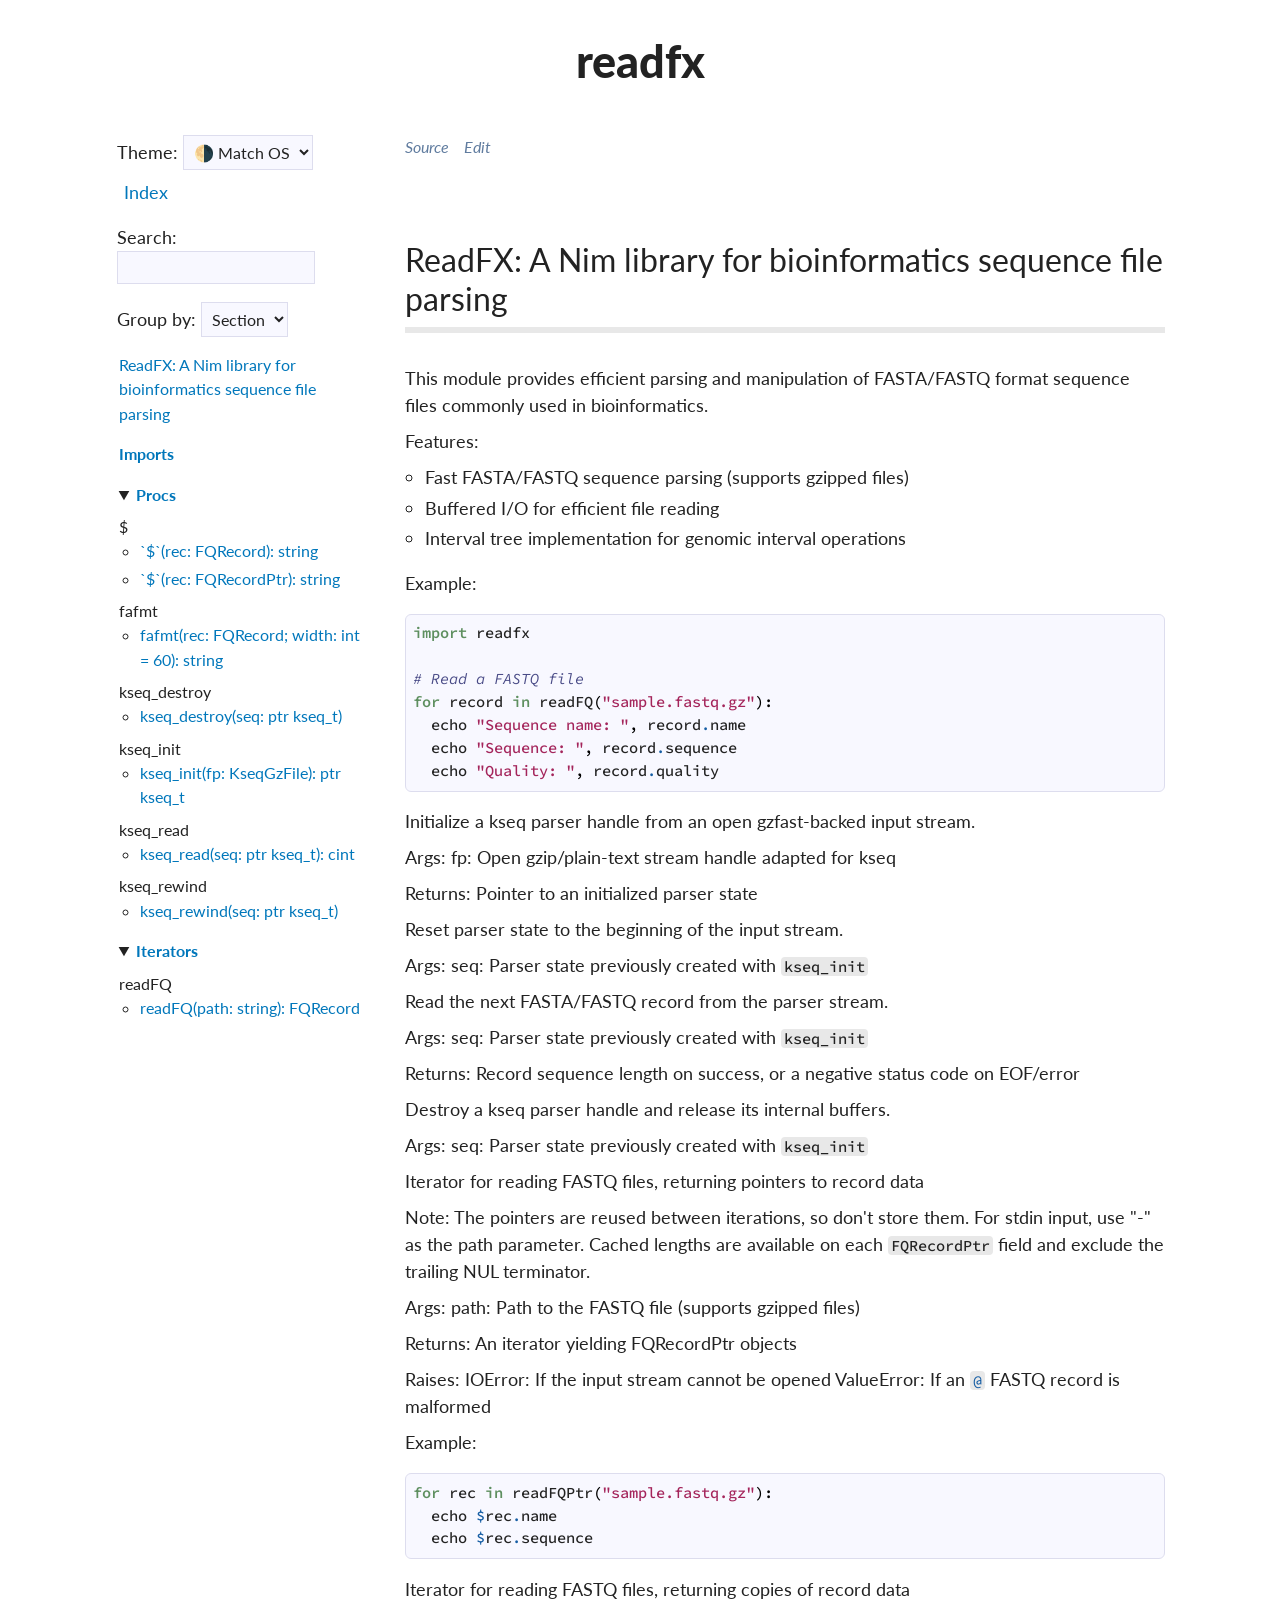
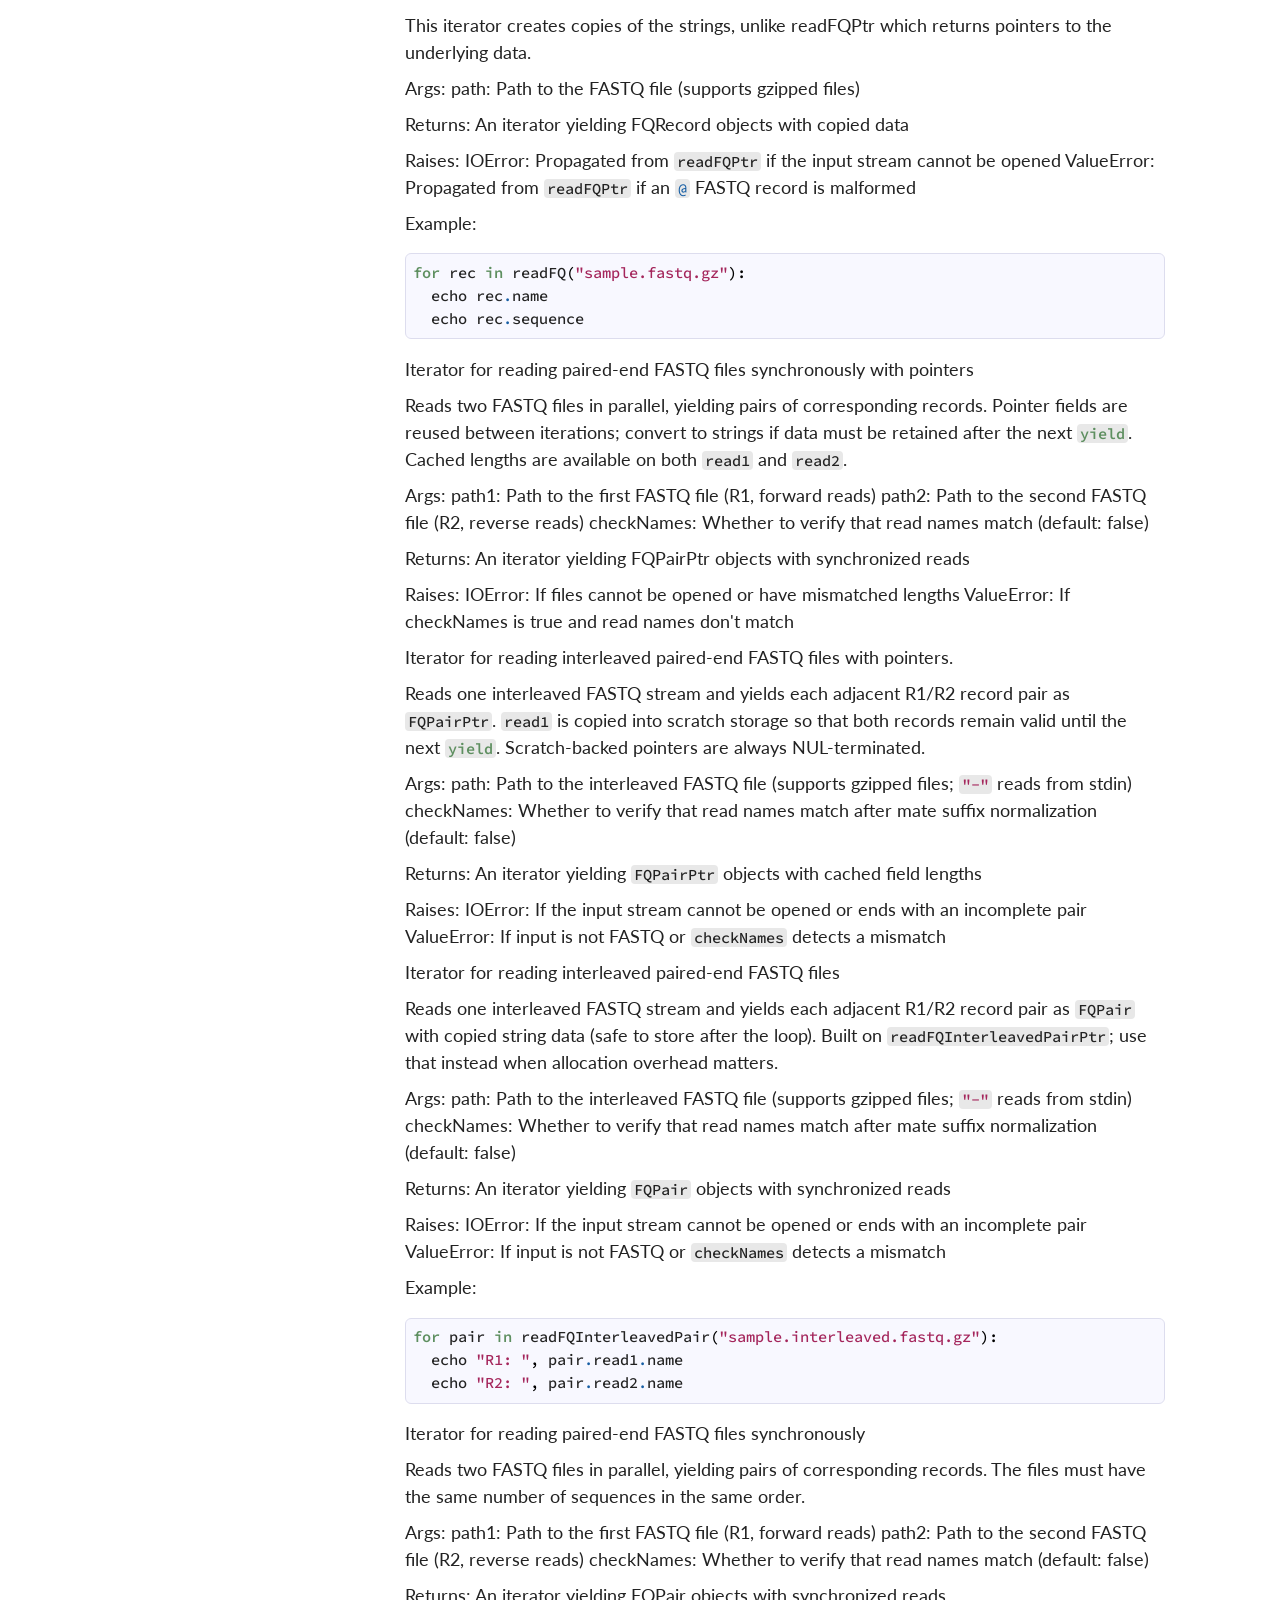
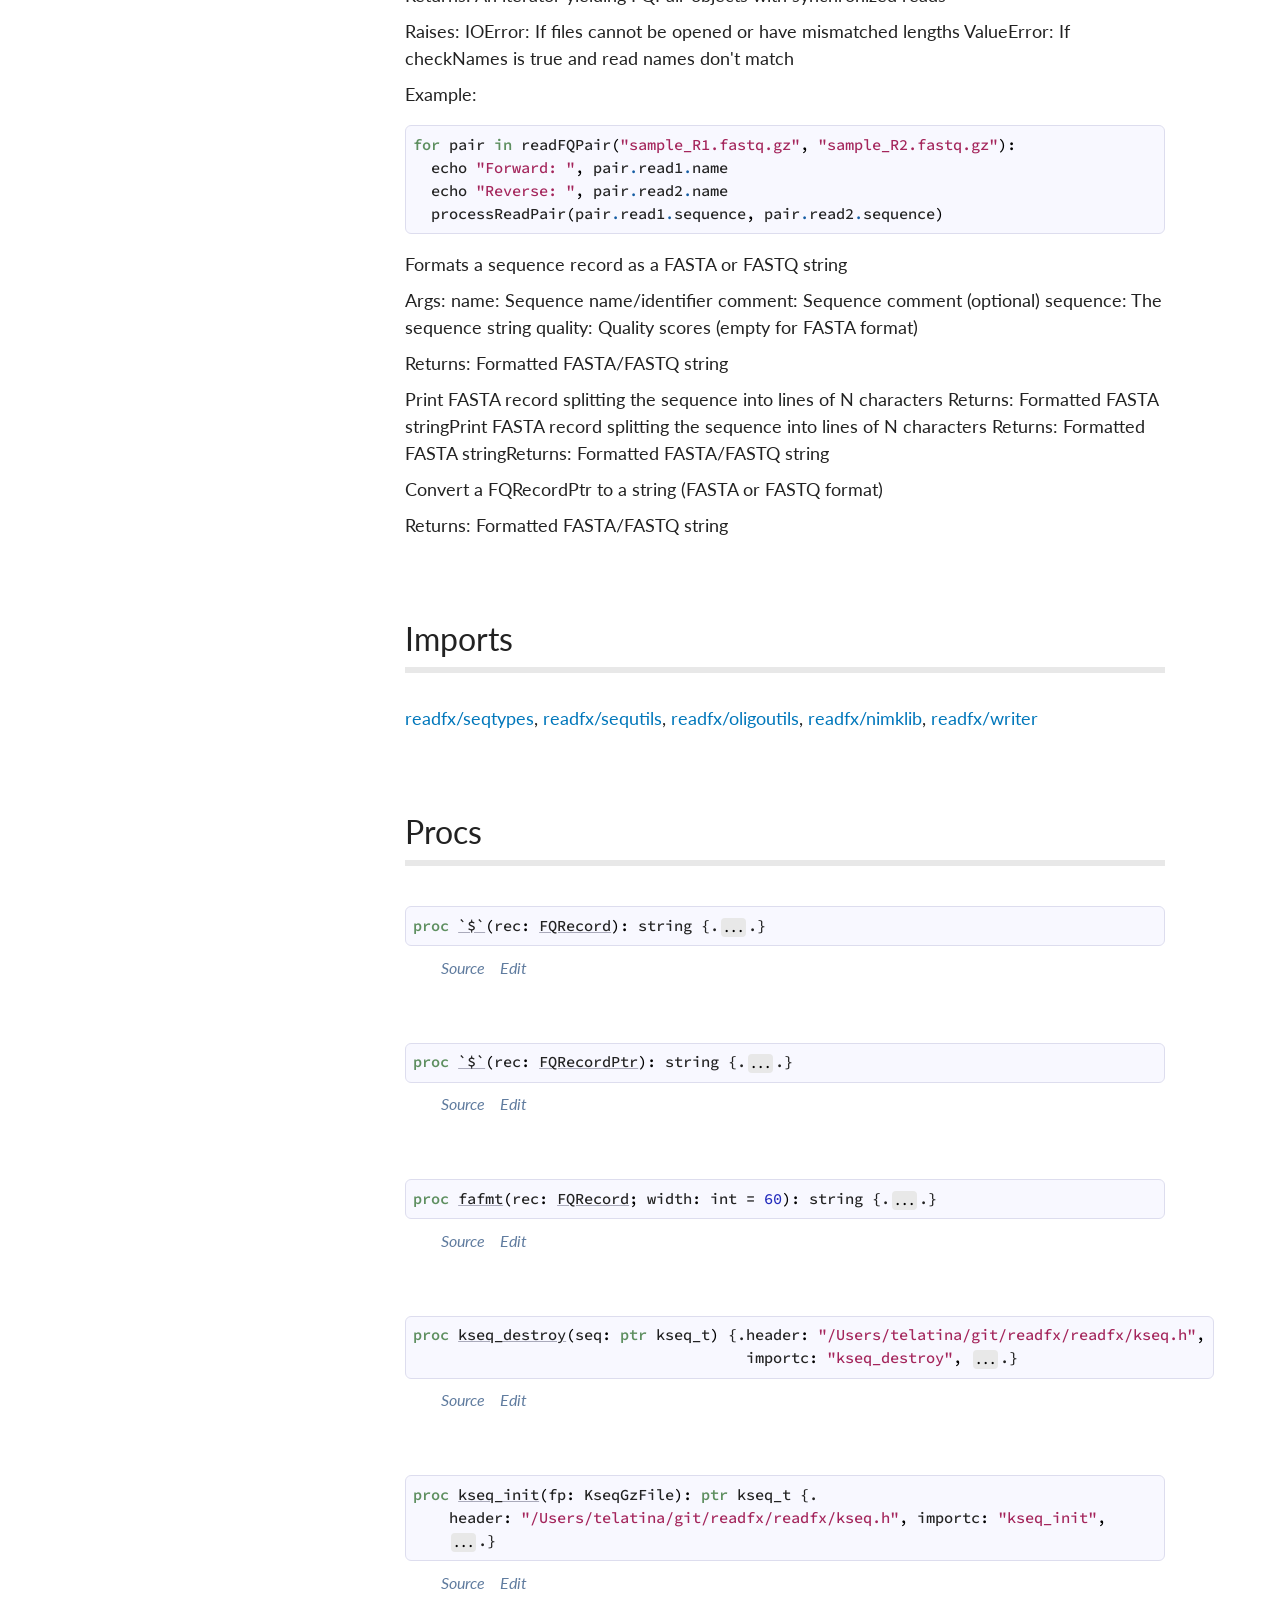
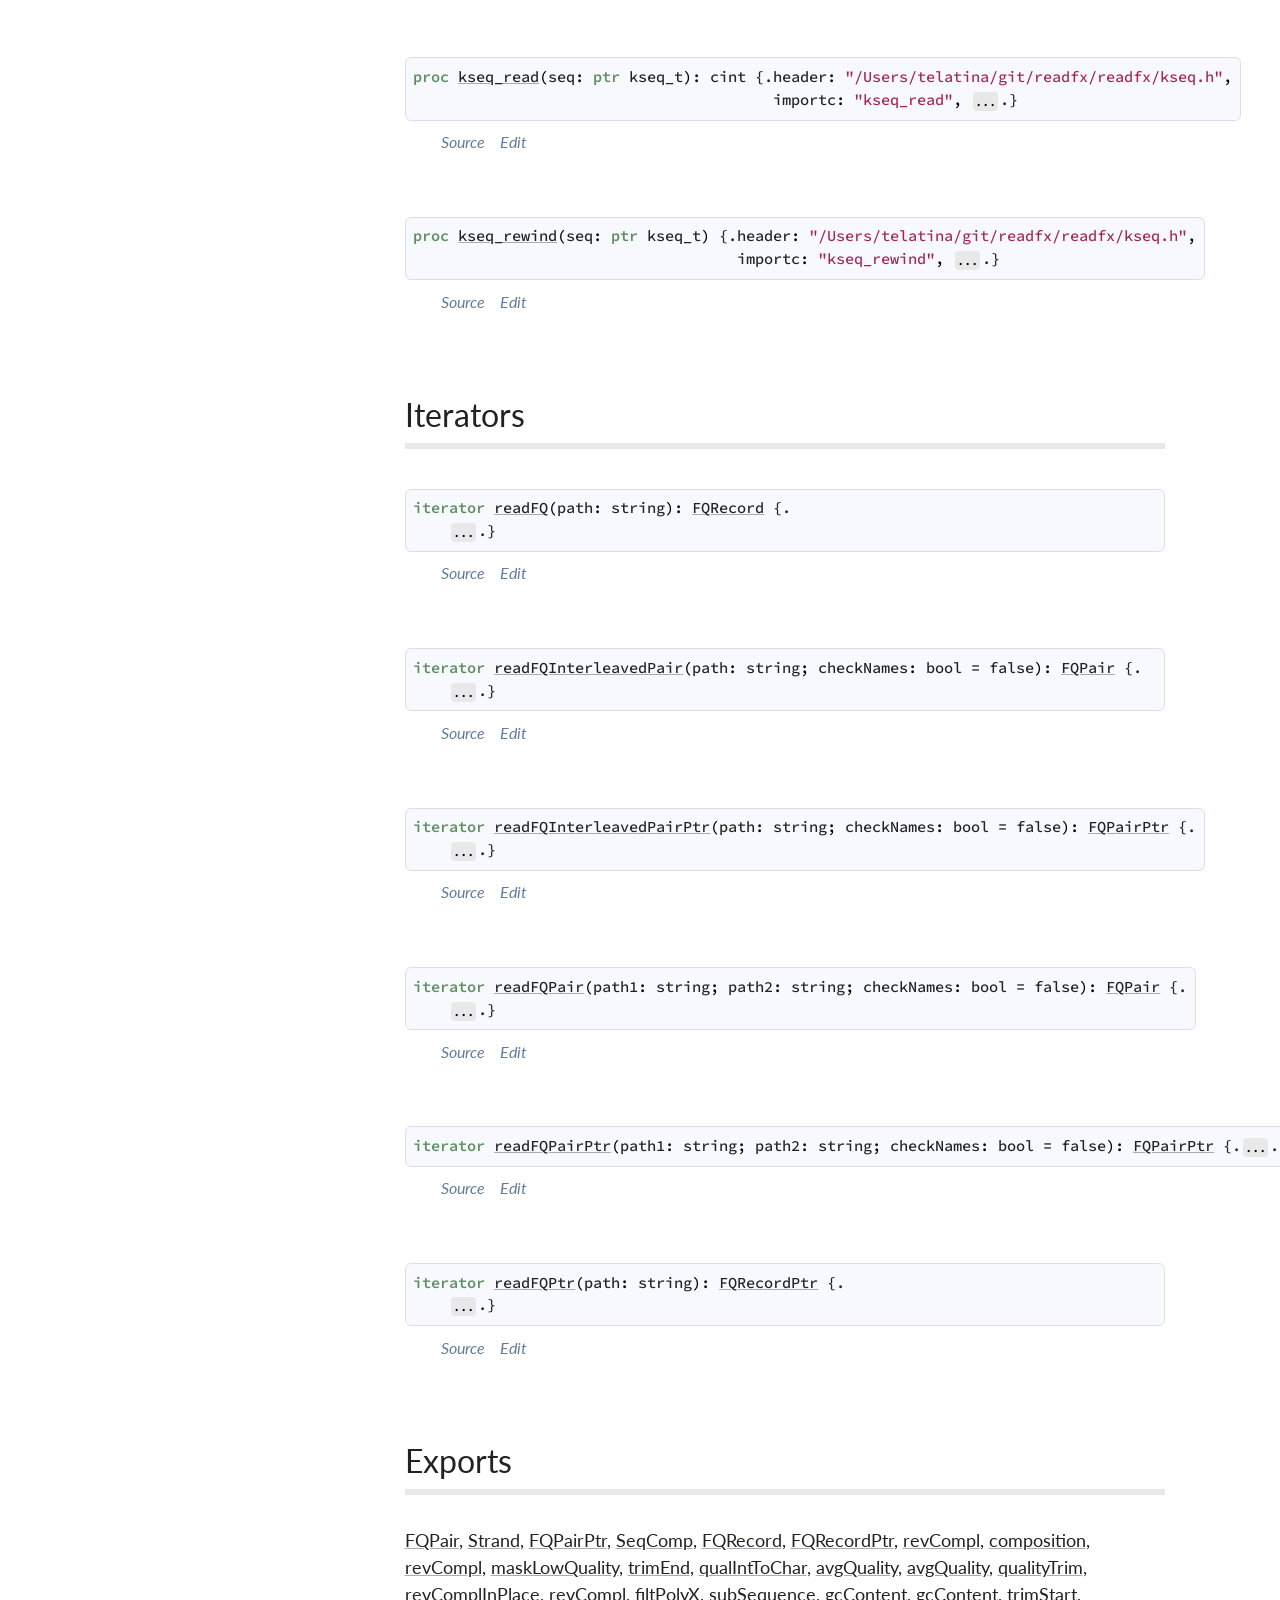
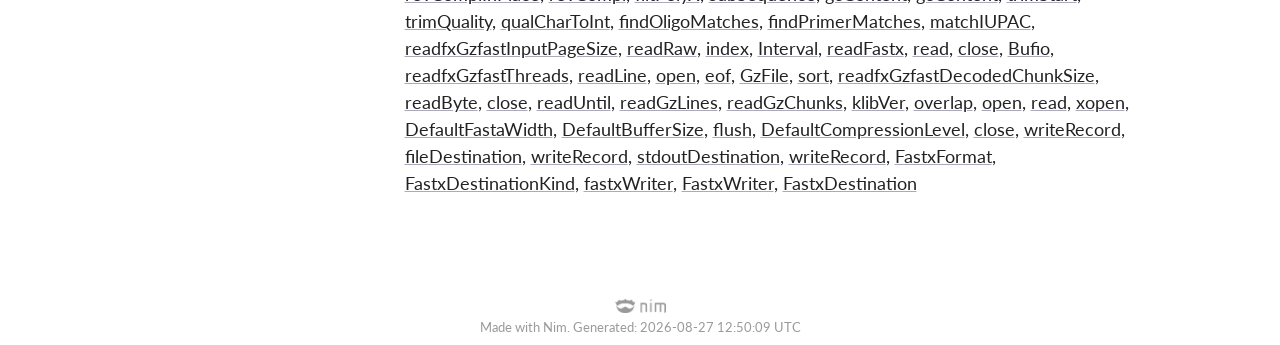
==== commit 44249b81: "Dependency free" ====
--- a/docs/readfx.html
+++ b/docs/readfx.html
@@ -1,21 +1,25 @@
 <?xml version="1.0" encoding="utf-8" ?>
 <!DOCTYPE html PUBLIC "-//W3C//DTD XHTML 1.0 Transitional//EN" "https://www.w3.org/TR/xhtml1/DTD/xhtml1-transitional.dtd">
 <!--  This file is generated by Nim. -->
-<html xmlns="https://www.w3.org/1999/xhtml" xml:lang="en" lang="en">
+<html xmlns="https://www.w3.org/1999/xhtml" xml:lang="en" lang="en" data-theme="auto">
 <head>
 <meta http-equiv="Content-Type" content="text/html; charset=utf-8" />
 <meta name="viewport" content="width=device-width, initial-scale=1.0">
 <title>readfx</title>
 
+<!-- Google fonts -->
+<link href='https://fonts.googleapis.com/css?family=Lato:400,600,900' rel='stylesheet' type='text/css'/>
+<link href='https://fonts.googleapis.com/css?family=Source+Code+Pro:400,500,600' rel='stylesheet' type='text/css'/>
+
 <!-- Favicon -->
 <link rel="shortcut icon" href="[data-uri]"/>
 <link rel="icon" type="image/png" sizes="32x32" href="[data-uri]">
 
 <!-- CSS -->
-<link rel="stylesheet" type="text/css" href="nimdoc.out.css?v=2.0.4">
+<link rel="stylesheet" type="text/css" href="nimdoc.out.css?v=2.2.4">
 
 <!-- JS -->
-<script type="text/javascript" src="dochack.js?v=2.0.4"></script>
+<script type="text/javascript" src="dochack.js?v=2.2.4"></script>
 </head>
 <body>
   <div class="document" id="documentId">
@@ -37,7 +41,7 @@
       </ul>
     </div>
     <div id="searchInputDiv">
-      Search: <input type="search" id="searchInput" onkeyup="search()"/>
+      Search: <input type="search" id="searchInput" oninput="search()"/>
     </div>
     <div>
       Group by:
@@ -53,17 +57,6 @@
 </li>
 <li>
   <details open>
-    <summary><a class="reference reference-toplevel" href="#7" id="57">Types</a></summary>
-    <ul class="simple simple-toc-section">
-      <li><a class="reference" href="#Bufio" title="Bufio[T] = tuple[fp: T, buf: string, st, en, sz: int, EOF: bool]">Bufio</a></li>
-<li><a class="reference" href="#GzFile" title="GzFile = gzFile">GzFile</a></li>
-<li><a class="reference" href="#Interval" title="Interval[S; T] = tuple[st, en: S, data: T, max: S]">Interval</a></li>
-
-    </ul>
-  </details>
-</li>
-<li>
-  <details open>
     <summary><a class="reference reference-toplevel" href="#12" id="62">Procs</a></summary>
     <ul class="simple simple-toc-section">
       <ul class="simple nested-toc-section">$
@@ -71,68 +64,24 @@
 <li><a class="reference" href="#%24%2CFQRecordPtr" title="`$`(rec: FQRecordPtr): string">`$`(rec: FQRecordPtr): string</a></li>
 
 </ul>
-<ul class="simple nested-toc-section">close
-  <li><a class="reference" href="#close%2CBufio%5BT%5D" title="close[T](f: var Bufio[T]): int">close[T](f: var Bufio[T]): int</a></li>
-
-</ul>
-<ul class="simple nested-toc-section">eof
-  <li><a class="reference" href="#eof%2CBufio%5BT%5D" title="eof[T](f: Bufio[T]): bool">eof[T](f: Bufio[T]): bool</a></li>
-
-</ul>
 <ul class="simple nested-toc-section">fafmt
   <li><a class="reference" href="#fafmt%2CFQRecord%2Cint" title="fafmt(rec: FQRecord; width: int = 60): string">fafmt(rec: FQRecord; width: int = 60): string</a></li>
 
 </ul>
-<ul class="simple nested-toc-section">index
-  <li><a class="reference" href="#index%2Cseq%5BInterval%5BS%2CT%5D%5D" title="index[S, T](a: var seq[Interval[S, T]]): int">index[S, T](a: var seq[Interval[S, T]]): int</a></li>
+<ul class="simple nested-toc-section">kseq_destroy
+  <li><a class="reference" href="#kseq_destroy%2Cptr.kseq_t" title="kseq_destroy(seq: ptr kseq_t)">kseq_destroy(seq: ptr kseq_t)</a></li>
 
 </ul>
 <ul class="simple nested-toc-section">kseq_init
-  <li><a class="reference" href="#kseq_init%2CgzFile" title="kseq_init(fp: gzFile): ptr kseq_t">kseq_init(fp: gzFile): ptr kseq_t</a></li>
+  <li><a class="reference" href="#kseq_init%2CKseqGzFile" title="kseq_init(fp: KseqGzFile): ptr kseq_t">kseq_init(fp: KseqGzFile): ptr kseq_t</a></li>
 
 </ul>
 <ul class="simple nested-toc-section">kseq_read
-  <li><a class="reference" href="#kseq_read%2Cptr.kseq_t" title="kseq_read(seq: ptr kseq_t): int">kseq_read(seq: ptr kseq_t): int</a></li>
+  <li><a class="reference" href="#kseq_read%2Cptr.kseq_t" title="kseq_read(seq: ptr kseq_t): cint">kseq_read(seq: ptr kseq_t): cint</a></li>
 
 </ul>
 <ul class="simple nested-toc-section">kseq_rewind
   <li><a class="reference" href="#kseq_rewind%2Cptr.kseq_t" title="kseq_rewind(seq: ptr kseq_t)">kseq_rewind(seq: ptr kseq_t)</a></li>
-
-</ul>
-<ul class="simple nested-toc-section">open
-  <li><a class="reference" href="#open%2CBufio%5BT%5D%2Cstring%2CFileMode%2Cint" title="open[T](f: var Bufio[T]; fn: string; mode: FileMode = fmRead;
-        sz: int = 0x00010000): int">open[T](f: var Bufio[T]; fn: string; mode: FileMode = fmRead;
-        sz: int = 0x00010000): int</a></li>
-
-</ul>
-<ul class="simple nested-toc-section">read
-  <li><a class="reference" href="#read%2CBufio%5BT%5D%2Cstring%2Cint%2Cint" title="read[T](f: var Bufio[T]; buf: var string; sz: int; offset: int = 0): int">read[T](f: var Bufio[T]; buf: var string; sz: int; offset: int = 0): int</a></li>
-
-</ul>
-<ul class="simple nested-toc-section">readByte
-  <li><a class="reference" href="#readByte%2CBufio%5BT%5D" title="readByte[T](f: var Bufio[T]): int">readByte[T](f: var Bufio[T]): int</a></li>
-
-</ul>
-<ul class="simple nested-toc-section">readFastx
-  <li><a class="reference" href="#readFastx%2CBufio%5BT%5D%2CFQRecord" title="readFastx[T](f: var Bufio[T]; r: var FQRecord): bool">readFastx[T](f: var Bufio[T]; r: var FQRecord): bool</a></li>
-
-</ul>
-<ul class="simple nested-toc-section">readLine
-  <li><a class="reference" href="#readLine%2CBufio%5BT%5D%2Cstring" title="readLine[T](f: var Bufio[T]; buf: var string): bool">readLine[T](f: var Bufio[T]; buf: var string): bool</a></li>
-
-</ul>
-<ul class="simple nested-toc-section">readUntil
-  <li><a class="reference" href="#readUntil%2CBufio%5BT%5D%2Cstring%2Cchar%2Cint%2Cint" title="readUntil[T](f: var Bufio[T]; buf: var string; dret: var char; delim: int = -1;
-             offset: int = 0): int">readUntil[T](f: var Bufio[T]; buf: var string; dret: var char; delim: int = -1;
-             offset: int = 0): int</a></li>
-
-</ul>
-<ul class="simple nested-toc-section">sort
-  <li><a class="reference" href="#sort%2Cseq%5BInterval%5BS%2CT%5D%5D" title="sort[S, T](a: var seq[Interval[S, T]])">sort[S, T](a: var seq[Interval[S, T]])</a></li>
-
-</ul>
-<ul class="simple nested-toc-section">xopen
-  <li><a class="reference" href="#xopen%2Cstring%2CFileMode%2Cint" title="xopen[T](fn: string; mode: FileMode = fmRead; sz: int = 0x00010000): Bufio[T]">xopen[T](fn: string; mode: FileMode = fmRead; sz: int = 0x00010000): Bufio[T]</a></li>
 
 </ul>
 
@@ -143,12 +92,12 @@
   <details open>
     <summary><a class="reference reference-toplevel" href="#15" id="65">Iterators</a></summary>
     <ul class="simple simple-toc-section">
-      <ul class="simple nested-toc-section">overlap
-  <li><a class="reference" href="#overlap.i%2Cseq%5BInterval%5BS%2CT%5D%5D%2CS%2CS" title="overlap[S, T](a: seq[Interval[S, T]]; st: S; en: S): Interval[S, T]">overlap[S, T](a: seq[Interval[S, T]]; st: S; en: S): Interval[S, T]</a></li>
-
-</ul>
-<ul class="simple nested-toc-section">readFQ
+      <ul class="simple nested-toc-section">readFQ
   <li><a class="reference" href="#readFQ.i%2Cstring" title="readFQ(path: string): FQRecord">readFQ(path: string): FQRecord</a></li>
+
+</ul>
+<ul class="simple nested-toc-section">readFQInterleavedPair
+  <li><a class="reference" href="#readFQInterleavedPair.i%2Cstring%2Cbool" title="readFQInterleavedPair(path: string; checkNames: bool = false): FQPair">readFQInterleavedPair(path: string; checkNames: bool = false): FQPair</a></li>
 
 </ul>
 <ul class="simple nested-toc-section">readFQInterleavedPairPtr
@@ -192,8 +141,7 @@
 <li>Interval tree implementation for genomic interval operations</li>
 </ul>
 <p>Example:</p>
-<p><pre class="listing">
-<span class="Keyword">import</span> <span class="Identifier">readfx</span>
+<p><pre class="listing"><span class="Keyword">import</span> <span class="Identifier">readfx</span>
 
 <span class="Comment"># Read a FASTQ file</span>
 <span class="Keyword">for</span> <span class="Identifier">record</span> <span class="Keyword">in</span> <span class="Identifier">readFQ</span><span class="Punctuation">(</span><span class="StringLit">&quot;sample.fastq.gz&quot;</span><span class="Punctuation">)</span><span class="Punctuation">:</span>
@@ -201,32 +149,32 @@
   <span class="Identifier">echo</span> <span class="StringLit">&quot;Sequence: &quot;</span><span class="Punctuation">,</span> <span class="Identifier">record</span><span class="Operator">.</span><span class="Identifier">sequence</span>
   <span class="Identifier">echo</span> <span class="StringLit">&quot;Quality: &quot;</span><span class="Punctuation">,</span> <span class="Identifier">record</span><span class="Operator">.</span><span class="Identifier">quality</span>
 </pre> </p>
-<p>Initialize a kseq parser handle from an open gzFile stream.</p>
-<p>Args: fp: Open gzip/plain-text stream handle</p>
+<p>Initialize a kseq parser handle from an open gzfast-backed input stream.</p>
+<p>Args: fp: Open gzip/plain-text stream handle adapted for kseq</p>
 <p>Returns: Pointer to an initialized parser state</p>
 <p>Reset parser state to the beginning of the input stream.</p>
 <p>Args: seq: Parser state previously created with <tt class="docutils literal"><span class="pre"><span class="Identifier">kseq_init</span></span></tt></p>
 <p>Read the next FASTA/FASTQ record from the parser stream.</p>
 <p>Args: seq: Parser state previously created with <tt class="docutils literal"><span class="pre"><span class="Identifier">kseq_init</span></span></tt></p>
 <p>Returns: Record sequence length on success, or a negative status code on EOF/error</p>
+<p>Destroy a kseq parser handle and release its internal buffers.</p>
+<p>Args: seq: Parser state previously created with <tt class="docutils literal"><span class="pre"><span class="Identifier">kseq_init</span></span></tt></p>
 <p>Iterator for reading FASTQ files, returning pointers to record data</p>
 <p>Note: The pointers are reused between iterations, so don't store them. For stdin input, use &quot;-&quot; as the path parameter. Cached lengths are available on each <tt class="docutils literal"><span class="pre"><span class="Identifier">FQRecordPtr</span></span></tt> field and exclude the trailing NUL terminator.</p>
 <p>Args: path: Path to the FASTQ file (supports gzipped files)</p>
 <p>Returns: An iterator yielding FQRecordPtr objects</p>
-<p>Raises: IOError: If the input stream cannot be opened</p>
+<p>Raises: IOError: If the input stream cannot be opened ValueError: If an <tt class="docutils literal"><span class="pre"><span class="Operator">@</span></span></tt> FASTQ record is malformed</p>
 <p>Example:</p>
-<p><pre class="listing">
-<span class="Keyword">for</span> <span class="Identifier">rec</span> <span class="Keyword">in</span> <span class="Identifier">readFQPtr</span><span class="Punctuation">(</span><span class="StringLit">&quot;sample.fastq.gz&quot;</span><span class="Punctuation">)</span><span class="Punctuation">:</span>
+<p><pre class="listing"><span class="Keyword">for</span> <span class="Identifier">rec</span> <span class="Keyword">in</span> <span class="Identifier">readFQPtr</span><span class="Punctuation">(</span><span class="StringLit">&quot;sample.fastq.gz&quot;</span><span class="Punctuation">)</span><span class="Punctuation">:</span>
   <span class="Identifier">echo</span> <span class="Operator">$</span><span class="Identifier">rec</span><span class="Operator">.</span><span class="Identifier">name</span>
   <span class="Identifier">echo</span> <span class="Operator">$</span><span class="Identifier">rec</span><span class="Operator">.</span><span class="Identifier">sequence</span></pre></p>
 <p>Iterator for reading FASTQ files, returning copies of record data</p>
 <p>This iterator creates copies of the strings, unlike readFQPtr which returns pointers to the underlying data.</p>
 <p>Args: path: Path to the FASTQ file (supports gzipped files)</p>
 <p>Returns: An iterator yielding FQRecord objects with copied data</p>
-<p>Raises: IOError: Propagated from <tt class="docutils literal"><span class="pre"><span class="Identifier">readFQPtr</span></span></tt> if the input stream cannot be opened</p>
+<p>Raises: IOError: Propagated from <tt class="docutils literal"><span class="pre"><span class="Identifier">readFQPtr</span></span></tt> if the input stream cannot be opened ValueError: Propagated from <tt class="docutils literal"><span class="pre"><span class="Identifier">readFQPtr</span></span></tt> if an <tt class="docutils literal"><span class="pre"><span class="Operator">@</span></span></tt> FASTQ record is malformed</p>
 <p>Example:</p>
-<p><pre class="listing">
-<span class="Keyword">for</span> <span class="Identifier">rec</span> <span class="Keyword">in</span> <span class="Identifier">readFQ</span><span class="Punctuation">(</span><span class="StringLit">&quot;sample.fastq.gz&quot;</span><span class="Punctuation">)</span><span class="Punctuation">:</span>
+<p><pre class="listing"><span class="Keyword">for</span> <span class="Identifier">rec</span> <span class="Keyword">in</span> <span class="Identifier">readFQ</span><span class="Punctuation">(</span><span class="StringLit">&quot;sample.fastq.gz&quot;</span><span class="Punctuation">)</span><span class="Punctuation">:</span>
   <span class="Identifier">echo</span> <span class="Identifier">rec</span><span class="Operator">.</span><span class="Identifier">name</span>
   <span class="Identifier">echo</span> <span class="Identifier">rec</span><span class="Operator">.</span><span class="Identifier">sequence</span></pre></p>
 <p>Iterator for reading paired-end FASTQ files synchronously with pointers</p>
@@ -239,14 +187,22 @@
 <p>Args: path: Path to the interleaved FASTQ file (supports gzipped files; <tt class="docutils literal"><span class="pre"><span class="StringLit">&quot;-&quot;</span></span></tt> reads from stdin) checkNames: Whether to verify that read names match after mate suffix normalization (default: false)</p>
 <p>Returns: An iterator yielding <tt class="docutils literal"><span class="pre"><span class="Identifier">FQPairPtr</span></span></tt> objects with cached field lengths</p>
 <p>Raises: IOError: If the input stream cannot be opened or ends with an incomplete pair ValueError: If input is not FASTQ or <tt class="docutils literal"><span class="pre"><span class="Identifier">checkNames</span></span></tt> detects a mismatch</p>
+<p>Iterator for reading interleaved paired-end FASTQ files</p>
+<p>Reads one interleaved FASTQ stream and yields each adjacent R1/R2 record pair as <tt class="docutils literal"><span class="pre"><span class="Identifier">FQPair</span></span></tt> with copied string data (safe to store after the loop). Built on <tt class="docutils literal"><span class="pre"><span class="Identifier">readFQInterleavedPairPtr</span></span></tt>; use that instead when allocation overhead matters.</p>
+<p>Args: path: Path to the interleaved FASTQ file (supports gzipped files; <tt class="docutils literal"><span class="pre"><span class="StringLit">&quot;-&quot;</span></span></tt> reads from stdin) checkNames: Whether to verify that read names match after mate suffix normalization (default: false)</p>
+<p>Returns: An iterator yielding <tt class="docutils literal"><span class="pre"><span class="Identifier">FQPair</span></span></tt> objects with synchronized reads</p>
+<p>Raises: IOError: If the input stream cannot be opened or ends with an incomplete pair ValueError: If input is not FASTQ or <tt class="docutils literal"><span class="pre"><span class="Identifier">checkNames</span></span></tt> detects a mismatch</p>
+<p>Example:</p>
+<p><pre class="listing"><span class="Keyword">for</span> <span class="Identifier">pair</span> <span class="Keyword">in</span> <span class="Identifier">readFQInterleavedPair</span><span class="Punctuation">(</span><span class="StringLit">&quot;sample.interleaved.fastq.gz&quot;</span><span class="Punctuation">)</span><span class="Punctuation">:</span>
+  <span class="Identifier">echo</span> <span class="StringLit">&quot;R1: &quot;</span><span class="Punctuation">,</span> <span class="Identifier">pair</span><span class="Operator">.</span><span class="Identifier">read1</span><span class="Operator">.</span><span class="Identifier">name</span>
+  <span class="Identifier">echo</span> <span class="StringLit">&quot;R2: &quot;</span><span class="Punctuation">,</span> <span class="Identifier">pair</span><span class="Operator">.</span><span class="Identifier">read2</span><span class="Operator">.</span><span class="Identifier">name</span></pre></p>
 <p>Iterator for reading paired-end FASTQ files synchronously</p>
 <p>Reads two FASTQ files in parallel, yielding pairs of corresponding records. The files must have the same number of sequences in the same order.</p>
 <p>Args: path1: Path to the first FASTQ file (R1, forward reads) path2: Path to the second FASTQ file (R2, reverse reads) checkNames: Whether to verify that read names match (default: false)</p>
 <p>Returns: An iterator yielding FQPair objects with synchronized reads</p>
 <p>Raises: IOError: If files cannot be opened or have mismatched lengths ValueError: If checkNames is true and read names don't match</p>
 <p>Example:</p>
-<p><pre class="listing">
-<span class="Keyword">for</span> <span class="Identifier">pair</span> <span class="Keyword">in</span> <span class="Identifier">readFQPair</span><span class="Punctuation">(</span><span class="StringLit">&quot;sample_R1.fastq.gz&quot;</span><span class="Punctuation">,</span> <span class="StringLit">&quot;sample_R2.fastq.gz&quot;</span><span class="Punctuation">)</span><span class="Punctuation">:</span>
+<p><pre class="listing"><span class="Keyword">for</span> <span class="Identifier">pair</span> <span class="Keyword">in</span> <span class="Identifier">readFQPair</span><span class="Punctuation">(</span><span class="StringLit">&quot;sample_R1.fastq.gz&quot;</span><span class="Punctuation">,</span> <span class="StringLit">&quot;sample_R2.fastq.gz&quot;</span><span class="Punctuation">)</span><span class="Punctuation">:</span>
   <span class="Identifier">echo</span> <span class="StringLit">&quot;Forward: &quot;</span><span class="Punctuation">,</span> <span class="Identifier">pair</span><span class="Operator">.</span><span class="Identifier">read1</span><span class="Operator">.</span><span class="Identifier">name</span>
   <span class="Identifier">echo</span> <span class="StringLit">&quot;Reverse: &quot;</span><span class="Punctuation">,</span> <span class="Identifier">pair</span><span class="Operator">.</span><span class="Identifier">read2</span><span class="Operator">.</span><span class="Identifier">name</span>
   <span class="Identifier">processReadPair</span><span class="Punctuation">(</span><span class="Identifier">pair</span><span class="Operator">.</span><span class="Identifier">read1</span><span class="Operator">.</span><span class="Identifier">sequence</span><span class="Punctuation">,</span> <span class="Identifier">pair</span><span class="Operator">.</span><span class="Identifier">read2</span><span class="Operator">.</span><span class="Identifier">sequence</span><span class="Punctuation">)</span></pre></p>
@@ -255,99 +211,11 @@
 <p>Returns: Formatted FASTA/FASTQ string</p>
 Print FASTA record splitting the sequence into lines of N characters Returns: Formatted FASTA stringPrint FASTA record splitting the sequence into lines of N characters Returns: Formatted FASTA stringReturns: Formatted FASTA/FASTQ string<p>Convert a FQRecordPtr to a string (FASTA or FASTQ format)</p>
 <p>Returns: Formatted FASTA/FASTQ string</p>
-<p>Open a buffered reader over a gzip/plain file handle.</p>
-<p>Args: f: Buffer object to initialize fn: Input filename (<tt class="docutils literal"><span class="pre"><span class="StringLit">&quot;-&quot;</span></span></tt> means stdin) mode: File mode (only <tt class="docutils literal"><span class="pre"><span class="Identifier">fmRead</span></span></tt> is supported) sz: Internal buffer size in bytes</p>
-<p>Returns: <tt class="docutils literal"><span class="pre"><span class="DecNumber">0</span></span></tt> on success; may raise on open failure</p>
-<p>Create and open a buffered reader in one call.</p>
-<p>Args: fn: Input filename (<tt class="docutils literal"><span class="pre"><span class="StringLit">&quot;-&quot;</span></span></tt> means stdin) mode: File mode (only <tt class="docutils literal"><span class="pre"><span class="Identifier">fmRead</span></span></tt> is supported) sz: Internal buffer size in bytes</p>
-<p>Returns: Initialized <tt class="docutils literal"><span class="pre"><span class="Identifier">Bufio</span><span class="Punctuation">[</span><span class="Identifier">T</span><span class="Punctuation">]</span></span></tt> instance</p>
-<p>Close a buffered reader and its underlying file handle.</p>
-<p>Args: f: Buffered reader to close</p>
-<p>Returns: Close status from the underlying file handle</p>
-<p>Report whether buffered reader has reached end-of-file.</p>
-<p>Args: f: Buffered reader</p>
-<p>Returns: <tt class="docutils literal"><span class="pre"><span class="Identifier">true</span></span></tt> when no more bytes can be read</p>
-<p>Read a single byte from the buffered reader.</p>
-<p>Args: f: Buffered reader</p>
-<p>Returns: Byte value (0..255) on success, or:</p>
-<ul class="simple"><li><tt class="docutils literal"><span class="pre"><span class="Operator">-</span><span class="DecNumber">1</span></span></tt>: EOF</li>
-<li><tt class="docutils literal"><span class="pre"><span class="Operator">-</span><span class="DecNumber">2</span></span></tt>: stream read error</li>
-</ul>
-<p>Read up to <tt class="docutils literal"><span class="pre"><span class="Identifier">sz</span></span></tt> bytes from the buffered reader into <tt class="docutils literal"><span class="pre"><span class="Identifier">buf</span></span></tt>.</p>
-<p>Args: f: Buffered reader buf: Destination buffer sz: Number of bytes to read offset: Write position inside <tt class="docutils literal"><span class="pre"><span class="Identifier">buf</span></span></tt></p>
-<p>Returns: Number of bytes written into <tt class="docutils literal"><span class="pre"><span class="Identifier">buf</span></span></tt></p>
-<p>Read from buffered stream until a delimiter or EOF.</p>
-<p>Args: f: Buffered reader buf: Destination buffer dret: Delimiter character found delim: Delimiter mode:</p>
-<pre>- `-1`: read line
-- `-2`: read field (space/tab/newline)
-- other: read until the given byte value</pre>
-<p>offset: Write position inside <tt class="docutils literal"><span class="pre"><span class="Identifier">buf</span></span></tt></p>
-<p>Returns: Number of bytes appended, or negative status code:</p>
-<ul class="simple"><li><tt class="docutils literal"><span class="pre"><span class="Operator">-</span><span class="DecNumber">1</span></span></tt>: EOF</li>
-<li><tt class="docutils literal"><span class="pre"><span class="Operator">-</span><span class="DecNumber">2</span></span></tt>: stream read error</li>
-<li><tt class="docutils literal"><span class="pre"><span class="Operator">-</span><span class="DecNumber">3</span></span></tt>: internal buffered-state error</li>
-</ul>
-<p>Read one line from buffered stream.</p>
-<p>Args: f: Buffered reader buf: Line destination buffer</p>
-<p>Returns: <tt class="docutils literal"><span class="pre"><span class="Identifier">true</span></span></tt> if a line was read, <tt class="docutils literal"><span class="pre"><span class="Identifier">false</span></span></tt> on EOF/error</p>
-<p>Read one FASTA/FASTQ record from a buffered stream.</p>
-<p>Args: f: Buffered reader r: Record object reused for output</p>
-<p>Returns: <tt class="docutils literal"><span class="pre"><span class="Identifier">true</span></span></tt> if one record was parsed, <tt class="docutils literal"><span class="pre"><span class="Identifier">false</span></span></tt> on EOF/error</p>
-<p>Notes: On failure, <tt class="docutils literal"><span class="pre"><span class="Identifier">r</span><span class="Operator">.</span><span class="Identifier">status</span></span></tt> is set to a negative code:</p>
-<ul class="simple"><li><tt class="docutils literal"><span class="pre"><span class="Operator">-</span><span class="DecNumber">1</span></span></tt>: EOF</li>
-<li><tt class="docutils literal"><span class="pre"><span class="Operator">-</span><span class="DecNumber">2</span></span></tt>: stream read error</li>
-<li><tt class="docutils literal"><span class="pre"><span class="Operator">-</span><span class="DecNumber">3</span></span></tt>: parser/stream state error</li>
-<li><tt class="docutils literal"><span class="pre"><span class="Operator">-</span><span class="DecNumber">4</span></span></tt>: FASTQ sequence and quality length mismatch</li>
-</ul>
-<p>Sort intervals in-place by their start coordinate.</p>
-<p>Args: a: Interval sequence to sort</p>
-<p>Build interval-tree auxiliary maxima for overlap queries.</p>
-<p>Args: a: Interval sequence (sorted automatically if needed)</p>
-<p>Returns: Height of the implicit interval tree</p>
-<p>Iterate intervals that overlap the query range <tt class="docutils literal"><span class="pre"><span class="Punctuation">[</span><span class="Identifier">st</span><span class="Punctuation">,</span> <span class="Identifier">en</span><span class="Punctuation">)</span></span></tt>.</p>
-<p>Args: a: Indexed interval sequence st: Query start coordinate (inclusive) en: Query end coordinate (exclusive)</p>
-<p>Yields: Intervals that overlap the query range</p>
 </p>
     <div class="section" id="6">
   <h1><a class="toc-backref" href="#6">Imports</a></h1>
   <dl class="item">
-    <a class="reference external" href="readfx/seqtypes.html">readfx/seqtypes</a>, <a class="reference external" href="readfx/sequtils.html">readfx/sequtils</a>, <a class="reference external" href="readfx/oligoutils.html">readfx/oligoutils</a>, <a class="reference external" href="readfx/writer.html">readfx/writer</a>
-  </dl>
-</div>
-<div class="section" id="7">
-  <h1><a class="toc-backref" href="#7">Types</a></h1>
-  <dl class="item">
-    <div id="Bufio">
-  <dt><pre><a href="readfx.html#Bufio"><span class="Identifier">Bufio</span></a><span class="Other">[</span><span class="Identifier">T</span><span class="Other">]</span> <span class="Other">=</span> <span class="Keyword">tuple</span><span class="Other">[</span><span class="Identifier">fp</span><span class="Other">:</span> <span class="Identifier">T</span><span class="Other">,</span> <span class="Identifier">buf</span><span class="Other">:</span> <span class="Identifier">string</span><span class="Other">,</span> <span class="Identifier">st</span><span class="Other">,</span> <span class="Identifier">en</span><span class="Other">,</span> <span class="Identifier">sz</span><span class="Other">:</span> <span class="Identifier">int</span><span class="Other">,</span> <span class="Identifier">EOF</span><span class="Other">:</span> <span class="Identifier">bool</span><span class="Other">]</span></pre></dt>
-  <dd>
-    
-    
-    <a href="https://github.com/quadram-institute-bioscience/readfx//tree/main/readfx.nim#L555" class="link-seesrc" target="_blank">Source</a>&nbsp;&nbsp;
-<a href="https://github.com/quadram-institute-bioscience/readfx//edit/devel/readfx.nim#L555" class="link-seesrc" target="_blank" >Edit</a>&nbsp;&nbsp;
-
-  </dd>
-</div>
-<div id="GzFile">
-  <dt><pre><a href="readfx.html#GzFile"><span class="Identifier">GzFile</span></a> <span class="Other">=</span> <span class="Identifier">gzFile</span></pre></dt>
-  <dd>
-    
-    
-    <a href="https://github.com/quadram-institute-bioscience/readfx//tree/main/readfx.nim#L504" class="link-seesrc" target="_blank">Source</a>&nbsp;&nbsp;
-<a href="https://github.com/quadram-institute-bioscience/readfx//edit/devel/readfx.nim#L504" class="link-seesrc" target="_blank" >Edit</a>&nbsp;&nbsp;
-
-  </dd>
-</div>
-<div id="Interval">
-  <dt><pre><a href="readfx.html#Interval"><span class="Identifier">Interval</span></a><span class="Other">[</span><span class="Identifier">S</span><span class="Other">;</span> <span class="Identifier">T</span><span class="Other">]</span> <span class="Other">=</span> <span class="Keyword">tuple</span><span class="Other">[</span><span class="Identifier">st</span><span class="Other">,</span> <span class="Identifier">en</span><span class="Other">:</span> <span class="Identifier">S</span><span class="Other">,</span> <span class="Identifier">data</span><span class="Other">:</span> <span class="Identifier">T</span><span class="Other">,</span> <span class="Identifier">max</span><span class="Other">:</span> <span class="Identifier">S</span><span class="Other">]</span></pre></dt>
-  <dd>
-    
-    
-    <a href="https://github.com/quadram-institute-bioscience/readfx//tree/main/readfx.nim#L803" class="link-seesrc" target="_blank">Source</a>&nbsp;&nbsp;
-<a href="https://github.com/quadram-institute-bioscience/readfx//edit/devel/readfx.nim#L803" class="link-seesrc" target="_blank" >Edit</a>&nbsp;&nbsp;
-
-  </dd>
-</div>
-
+    <a class="reference external" href="readfx/seqtypes.html">readfx/seqtypes</a>, <a class="reference external" href="readfx/sequtils.html">readfx/sequtils</a>, <a class="reference external" href="readfx/oligoutils.html">readfx/oligoutils</a>, <a class="reference external" href="readfx/nimklib.html">readfx/nimklib</a>, <a class="reference external" href="readfx/writer.html">readfx/writer</a>
   </dl>
 </div>
 <div class="section" id="12">
@@ -359,8 +227,8 @@
   <dd>
     
     
-    <a href="https://github.com/quadram-institute-bioscience/readfx//tree/main/readfx.nim#L473" class="link-seesrc" target="_blank">Source</a>&nbsp;&nbsp;
-<a href="https://github.com/quadram-institute-bioscience/readfx//edit/devel/readfx.nim#L473" class="link-seesrc" target="_blank" >Edit</a>&nbsp;&nbsp;
+    <a href="https://github.com/quadram-institute-bioscience/readfx//tree/main/readfx.nim#L617" class="link-seesrc" target="_blank">Source</a>&nbsp;&nbsp;
+<a href="https://github.com/quadram-institute-bioscience/readfx//edit/devel/readfx.nim#L617" class="link-seesrc" target="_blank" >Edit</a>&nbsp;&nbsp;
 
   </dd>
 </div>
@@ -369,34 +237,8 @@
   <dd>
     
     
-    <a href="https://github.com/quadram-institute-bioscience/readfx//tree/main/readfx.nim#L480" class="link-seesrc" target="_blank">Source</a>&nbsp;&nbsp;
-<a href="https://github.com/quadram-institute-bioscience/readfx//edit/devel/readfx.nim#L480" class="link-seesrc" target="_blank" >Edit</a>&nbsp;&nbsp;
-
-  </dd>
-</div>
-
-</div>
-<div id="close-procs-all">
-  <div id="close,Bufio[T]">
-  <dt><pre><span class="Keyword">proc</span> <a href="#close%2CBufio%5BT%5D"><span class="Identifier">close</span></a><span class="Other">[</span><span class="Identifier">T</span><span class="Other">]</span><span class="Other">(</span><span class="Identifier">f</span><span class="Other">:</span> <span class="Keyword">var</span> <a href="readfx.html#Bufio"><span class="Identifier">Bufio</span></a><span class="Other">[</span><span class="Identifier">T</span><span class="Other">]</span><span class="Other">)</span><span class="Other">:</span> <span class="Identifier">int</span> {.<span class="Identifier">discardable</span>.}</pre></dt>
-  <dd>
-    
-    
-    <a href="https://github.com/quadram-institute-bioscience/readfx//tree/main/readfx.nim#L596" class="link-seesrc" target="_blank">Source</a>&nbsp;&nbsp;
-<a href="https://github.com/quadram-institute-bioscience/readfx//edit/devel/readfx.nim#L596" class="link-seesrc" target="_blank" >Edit</a>&nbsp;&nbsp;
-
-  </dd>
-</div>
-
-</div>
-<div id="eof-procs-all">
-  <div id="eof,Bufio[T]">
-  <dt><pre><span class="Keyword">proc</span> <a href="#eof%2CBufio%5BT%5D"><span class="Identifier">eof</span></a><span class="Other">[</span><span class="Identifier">T</span><span class="Other">]</span><span class="Other">(</span><span class="Identifier">f</span><span class="Other">:</span> <a href="readfx.html#Bufio"><span class="Identifier">Bufio</span></a><span class="Other">[</span><span class="Identifier">T</span><span class="Other">]</span><span class="Other">)</span><span class="Other">:</span> <span class="Identifier">bool</span> {.<span class="Identifier">noSideEffect</span>.}</pre></dt>
-  <dd>
-    
-    
-    <a href="https://github.com/quadram-institute-bioscience/readfx//tree/main/readfx.nim#L606" class="link-seesrc" target="_blank">Source</a>&nbsp;&nbsp;
-<a href="https://github.com/quadram-institute-bioscience/readfx//edit/devel/readfx.nim#L606" class="link-seesrc" target="_blank" >Edit</a>&nbsp;&nbsp;
+    <a href="https://github.com/quadram-institute-bioscience/readfx//tree/main/readfx.nim#L624" class="link-seesrc" target="_blank">Source</a>&nbsp;&nbsp;
+<a href="https://github.com/quadram-institute-bioscience/readfx//edit/devel/readfx.nim#L624" class="link-seesrc" target="_blank" >Edit</a>&nbsp;&nbsp;
 
   </dd>
 </div>
@@ -409,36 +251,38 @@
   <dd>
     
     
-    <a href="https://github.com/quadram-institute-bioscience/readfx//tree/main/readfx.nim#L466" class="link-seesrc" target="_blank">Source</a>&nbsp;&nbsp;
-<a href="https://github.com/quadram-institute-bioscience/readfx//edit/devel/readfx.nim#L466" class="link-seesrc" target="_blank" >Edit</a>&nbsp;&nbsp;
-
-  </dd>
-</div>
-
-</div>
-<div id="index-procs-all">
-  <div id="index,seq[Interval[S,T]]">
-  <dt><pre><span class="Keyword">proc</span> <a href="#index%2Cseq%5BInterval%5BS%2CT%5D%5D"><span class="Identifier">index</span></a><span class="Other">[</span><span class="Identifier">S</span><span class="Other">,</span> <span class="Identifier">T</span><span class="Other">]</span><span class="Other">(</span><span class="Identifier">a</span><span class="Other">:</span> <span class="Keyword">var</span> <span class="Identifier">seq</span><span class="Other">[</span><a href="readfx.html#Interval"><span class="Identifier">Interval</span></a><span class="Other">[</span><span class="Identifier">S</span><span class="Other">,</span> <span class="Identifier">T</span><span class="Other">]</span><span class="Other">]</span><span class="Other">)</span><span class="Other">:</span> <span class="Identifier">int</span> {.<span class="Identifier">discardable</span>.}</pre></dt>
-  <dd>
-    
-    
-    <a href="https://github.com/quadram-institute-bioscience/readfx//tree/main/readfx.nim#L822" class="link-seesrc" target="_blank">Source</a>&nbsp;&nbsp;
-<a href="https://github.com/quadram-institute-bioscience/readfx//edit/devel/readfx.nim#L822" class="link-seesrc" target="_blank" >Edit</a>&nbsp;&nbsp;
+    <a href="https://github.com/quadram-institute-bioscience/readfx//tree/main/readfx.nim#L610" class="link-seesrc" target="_blank">Source</a>&nbsp;&nbsp;
+<a href="https://github.com/quadram-institute-bioscience/readfx//edit/devel/readfx.nim#L610" class="link-seesrc" target="_blank" >Edit</a>&nbsp;&nbsp;
+
+  </dd>
+</div>
+
+</div>
+<div id="kseq_destroy-procs-all">
+  <div id="kseq_destroy,ptr.kseq_t">
+  <dt><pre><span class="Keyword">proc</span> <a href="#kseq_destroy%2Cptr.kseq_t"><span class="Identifier">kseq_destroy</span></a><span class="Other">(</span><span class="Identifier">seq</span><span class="Other">:</span> <span class="Keyword">ptr</span> <span class="Identifier">kseq_t</span><span class="Other">)</span> {.<span class="Identifier">header</span><span class="Other">:</span> <span class="StringLit">&quot;/Users/telatina/git/readfx/readfx/kseq.h&quot;</span><span class="Other">,</span>
+                                     <span class="Identifier">importc</span><span class="Other">:</span> <span class="StringLit">&quot;kseq_destroy&quot;</span><span class="Other">,</span> <span><span class="Other pragmadots">...</span></span><span class="pragmawrap"><span class="Identifier">raises</span><span class="Other">:</span> <span class="Other">[</span><span class="Other">]</span><span class="Other">,</span>
+                                     <span class="Identifier">tags</span><span class="Other">:</span> <span class="Other">[</span><span class="Other">]</span><span class="Other">,</span> <span class="Identifier">forbids</span><span class="Other">:</span> <span class="Other">[</span><span class="Other">]</span></span>.}</pre></dt>
+  <dd>
+    
+    
+    <a href="https://github.com/quadram-institute-bioscience/readfx//tree/main/readfx.nim#L129" class="link-seesrc" target="_blank">Source</a>&nbsp;&nbsp;
+<a href="https://github.com/quadram-institute-bioscience/readfx//edit/devel/readfx.nim#L129" class="link-seesrc" target="_blank" >Edit</a>&nbsp;&nbsp;
 
   </dd>
 </div>
 
 </div>
 <div id="kseq_init-procs-all">
-  <div id="kseq_init,gzFile">
-  <dt><pre><span class="Keyword">proc</span> <a href="#kseq_init%2CgzFile"><span class="Identifier">kseq_init</span></a><span class="Other">(</span><span class="Identifier">fp</span><span class="Other">:</span> <span class="Identifier">gzFile</span><span class="Other">)</span><span class="Other">:</span> <span class="Keyword">ptr</span> <span class="Identifier">kseq_t</span> {.
+  <div id="kseq_init,KseqGzFile">
+  <dt><pre><span class="Keyword">proc</span> <a href="#kseq_init%2CKseqGzFile"><span class="Identifier">kseq_init</span></a><span class="Other">(</span><span class="Identifier">fp</span><span class="Other">:</span> <span class="Identifier">KseqGzFile</span><span class="Other">)</span><span class="Other">:</span> <span class="Keyword">ptr</span> <span class="Identifier">kseq_t</span> {.
     <span class="Identifier">header</span><span class="Other">:</span> <span class="StringLit">&quot;/Users/telatina/git/readfx/readfx/kseq.h&quot;</span><span class="Other">,</span> <span class="Identifier">importc</span><span class="Other">:</span> <span class="StringLit">&quot;kseq_init&quot;</span><span class="Other">,</span>
     <span><span class="Other pragmadots">...</span></span><span class="pragmawrap"><span class="Identifier">raises</span><span class="Other">:</span> <span class="Other">[</span><span class="Other">]</span><span class="Other">,</span> <span class="Identifier">tags</span><span class="Other">:</span> <span class="Other">[</span><span class="Other">]</span><span class="Other">,</span> <span class="Identifier">forbids</span><span class="Other">:</span> <span class="Other">[</span><span class="Other">]</span></span>.}</pre></dt>
   <dd>
     
     
-    <a href="https://github.com/quadram-institute-bioscience/readfx//tree/main/readfx.nim#L74" class="link-seesrc" target="_blank">Source</a>&nbsp;&nbsp;
-<a href="https://github.com/quadram-institute-bioscience/readfx//edit/devel/readfx.nim#L74" class="link-seesrc" target="_blank" >Edit</a>&nbsp;&nbsp;
+    <a href="https://github.com/quadram-institute-bioscience/readfx//tree/main/readfx.nim#L105" class="link-seesrc" target="_blank">Source</a>&nbsp;&nbsp;
+<a href="https://github.com/quadram-institute-bioscience/readfx//edit/devel/readfx.nim#L105" class="link-seesrc" target="_blank" >Edit</a>&nbsp;&nbsp;
 
   </dd>
 </div>
@@ -446,14 +290,14 @@
 </div>
 <div id="kseq_read-procs-all">
   <div id="kseq_read,ptr.kseq_t">
-  <dt><pre><span class="Keyword">proc</span> <a href="#kseq_read%2Cptr.kseq_t"><span class="Identifier">kseq_read</span></a><span class="Other">(</span><span class="Identifier">seq</span><span class="Other">:</span> <span class="Keyword">ptr</span> <span class="Identifier">kseq_t</span><span class="Other">)</span><span class="Other">:</span> <span class="Identifier">int</span> {.<span class="Identifier">header</span><span class="Other">:</span> <span class="StringLit">&quot;/Users/telatina/git/readfx/readfx/kseq.h&quot;</span><span class="Other">,</span>
-                                       <span class="Identifier">importc</span><span class="Other">:</span> <span class="StringLit">&quot;kseq_read&quot;</span><span class="Other">,</span> <span><span class="Other pragmadots">...</span></span><span class="pragmawrap"><span class="Identifier">raises</span><span class="Other">:</span> <span class="Other">[</span><span class="Other">]</span><span class="Other">,</span>
-                                       <span class="Identifier">tags</span><span class="Other">:</span> <span class="Other">[</span><span class="Other">]</span><span class="Other">,</span> <span class="Identifier">forbids</span><span class="Other">:</span> <span class="Other">[</span><span class="Other">]</span></span>.}</pre></dt>
-  <dd>
-    
-    
-    <a href="https://github.com/quadram-institute-bioscience/readfx//tree/main/readfx.nim#L91" class="link-seesrc" target="_blank">Source</a>&nbsp;&nbsp;
-<a href="https://github.com/quadram-institute-bioscience/readfx//edit/devel/readfx.nim#L91" class="link-seesrc" target="_blank" >Edit</a>&nbsp;&nbsp;
+  <dt><pre><span class="Keyword">proc</span> <a href="#kseq_read%2Cptr.kseq_t"><span class="Identifier">kseq_read</span></a><span class="Other">(</span><span class="Identifier">seq</span><span class="Other">:</span> <span class="Keyword">ptr</span> <span class="Identifier">kseq_t</span><span class="Other">)</span><span class="Other">:</span> <span class="Identifier">cint</span> {.<span class="Identifier">header</span><span class="Other">:</span> <span class="StringLit">&quot;/Users/telatina/git/readfx/readfx/kseq.h&quot;</span><span class="Other">,</span>
+                                        <span class="Identifier">importc</span><span class="Other">:</span> <span class="StringLit">&quot;kseq_read&quot;</span><span class="Other">,</span> <span><span class="Other pragmadots">...</span></span><span class="pragmawrap"><span class="Identifier">raises</span><span class="Other">:</span> <span class="Other">[</span><span class="Other">]</span><span class="Other">,</span>
+                                        <span class="Identifier">tags</span><span class="Other">:</span> <span class="Other">[</span><span class="Other">]</span><span class="Other">,</span> <span class="Identifier">forbids</span><span class="Other">:</span> <span class="Other">[</span><span class="Other">]</span></span>.}</pre></dt>
+  <dd>
+    
+    
+    <a href="https://github.com/quadram-institute-bioscience/readfx//tree/main/readfx.nim#L122" class="link-seesrc" target="_blank">Source</a>&nbsp;&nbsp;
+<a href="https://github.com/quadram-institute-bioscience/readfx//edit/devel/readfx.nim#L122" class="link-seesrc" target="_blank" >Edit</a>&nbsp;&nbsp;
 
   </dd>
 </div>
@@ -467,116 +311,8 @@
   <dd>
     
     
-    <a href="https://github.com/quadram-institute-bioscience/readfx//tree/main/readfx.nim#L81" class="link-seesrc" target="_blank">Source</a>&nbsp;&nbsp;
-<a href="https://github.com/quadram-institute-bioscience/readfx//edit/devel/readfx.nim#L81" class="link-seesrc" target="_blank" >Edit</a>&nbsp;&nbsp;
-
-  </dd>
-</div>
-
-</div>
-<div id="open-procs-all">
-  <div id="open,Bufio[T],string,FileMode,int">
-  <dt><pre><span class="Keyword">proc</span> <a href="#open%2CBufio%5BT%5D%2Cstring%2CFileMode%2Cint"><span class="Identifier">open</span></a><span class="Other">[</span><span class="Identifier">T</span><span class="Other">]</span><span class="Other">(</span><span class="Identifier">f</span><span class="Other">:</span> <span class="Keyword">var</span> <a href="readfx.html#Bufio"><span class="Identifier">Bufio</span></a><span class="Other">[</span><span class="Identifier">T</span><span class="Other">]</span><span class="Other">;</span> <span class="Identifier">fn</span><span class="Other">:</span> <span class="Identifier">string</span><span class="Other">;</span> <span class="Identifier">mode</span><span class="Other">:</span> <span class="Identifier">FileMode</span> <span class="Other">=</span> <span class="Identifier">fmRead</span><span class="Other">;</span>
-             <span class="Identifier">sz</span><span class="Other">:</span> <span class="Identifier">int</span> <span class="Other">=</span> <span class="DecNumber">0x00010000</span><span class="Other">)</span><span class="Other">:</span> <span class="Identifier">int</span> {.<span class="Identifier">discardable</span>.}</pre></dt>
-  <dd>
-    
-    
-    <a href="https://github.com/quadram-institute-bioscience/readfx//tree/main/readfx.nim#L567" class="link-seesrc" target="_blank">Source</a>&nbsp;&nbsp;
-<a href="https://github.com/quadram-institute-bioscience/readfx//edit/devel/readfx.nim#L567" class="link-seesrc" target="_blank" >Edit</a>&nbsp;&nbsp;
-
-  </dd>
-</div>
-
-</div>
-<div id="read-procs-all">
-  <div id="read,Bufio[T],string,int,int">
-  <dt><pre><span class="Keyword">proc</span> <a href="#read%2CBufio%5BT%5D%2Cstring%2Cint%2Cint"><span class="Identifier">read</span></a><span class="Other">[</span><span class="Identifier">T</span><span class="Other">]</span><span class="Other">(</span><span class="Identifier">f</span><span class="Other">:</span> <span class="Keyword">var</span> <a href="readfx.html#Bufio"><span class="Identifier">Bufio</span></a><span class="Other">[</span><span class="Identifier">T</span><span class="Other">]</span><span class="Other">;</span> <span class="Identifier">buf</span><span class="Other">:</span> <span class="Keyword">var</span> <span class="Identifier">string</span><span class="Other">;</span> <span class="Identifier">sz</span><span class="Other">:</span> <span class="Identifier">int</span><span class="Other">;</span> <span class="Identifier">offset</span><span class="Other">:</span> <span class="Identifier">int</span> <span class="Other">=</span> <span class="DecNumber">0</span><span class="Other">)</span><span class="Other">:</span> <span class="Identifier">int</span> {.
-    <span class="Identifier">discardable</span>.}</pre></dt>
-  <dd>
-    
-    
-    <a href="https://github.com/quadram-institute-bioscience/readfx//tree/main/readfx.nim#L637" class="link-seesrc" target="_blank">Source</a>&nbsp;&nbsp;
-<a href="https://github.com/quadram-institute-bioscience/readfx//edit/devel/readfx.nim#L637" class="link-seesrc" target="_blank" >Edit</a>&nbsp;&nbsp;
-
-  </dd>
-</div>
-
-</div>
-<div id="readByte-procs-all">
-  <div id="readByte,Bufio[T]">
-  <dt><pre><span class="Keyword">proc</span> <a href="#readByte%2CBufio%5BT%5D"><span class="Identifier">readByte</span></a><span class="Other">[</span><span class="Identifier">T</span><span class="Other">]</span><span class="Other">(</span><span class="Identifier">f</span><span class="Other">:</span> <span class="Keyword">var</span> <a href="readfx.html#Bufio"><span class="Identifier">Bufio</span></a><span class="Other">[</span><span class="Identifier">T</span><span class="Other">]</span><span class="Other">)</span><span class="Other">:</span> <span class="Identifier">int</span></pre></dt>
-  <dd>
-    
-    
-    <a href="https://github.com/quadram-institute-bioscience/readfx//tree/main/readfx.nim#L618" class="link-seesrc" target="_blank">Source</a>&nbsp;&nbsp;
-<a href="https://github.com/quadram-institute-bioscience/readfx//edit/devel/readfx.nim#L618" class="link-seesrc" target="_blank" >Edit</a>&nbsp;&nbsp;
-
-  </dd>
-</div>
-
-</div>
-<div id="readFastx-procs-all">
-  <div id="readFastx,Bufio[T],FQRecord">
-  <dt><pre><span class="Keyword">proc</span> <a href="#readFastx%2CBufio%5BT%5D%2CFQRecord"><span class="Identifier">readFastx</span></a><span class="Other">[</span><span class="Identifier">T</span><span class="Other">]</span><span class="Other">(</span><span class="Identifier">f</span><span class="Other">:</span> <span class="Keyword">var</span> <a href="readfx.html#Bufio"><span class="Identifier">Bufio</span></a><span class="Other">[</span><span class="Identifier">T</span><span class="Other">]</span><span class="Other">;</span> <span class="Identifier">r</span><span class="Other">:</span> <span class="Keyword">var</span> <a href="readfx/seqtypes.html#FQRecord"><span class="Identifier">FQRecord</span></a><span class="Other">)</span><span class="Other">:</span> <span class="Identifier">bool</span> {.<span class="Identifier">discardable</span>.}</pre></dt>
-  <dd>
-    
-    
-    <a href="https://github.com/quadram-institute-bioscience/readfx//tree/main/readfx.nim#L757" class="link-seesrc" target="_blank">Source</a>&nbsp;&nbsp;
-<a href="https://github.com/quadram-institute-bioscience/readfx//edit/devel/readfx.nim#L757" class="link-seesrc" target="_blank" >Edit</a>&nbsp;&nbsp;
-
-  </dd>
-</div>
-
-</div>
-<div id="readLine-procs-all">
-  <div id="readLine,Bufio[T],string">
-  <dt><pre><span class="Keyword">proc</span> <a href="#readLine%2CBufio%5BT%5D%2Cstring"><span class="Identifier">readLine</span></a><span class="Other">[</span><span class="Identifier">T</span><span class="Other">]</span><span class="Other">(</span><span class="Identifier">f</span><span class="Other">:</span> <span class="Keyword">var</span> <a href="readfx.html#Bufio"><span class="Identifier">Bufio</span></a><span class="Other">[</span><span class="Identifier">T</span><span class="Other">]</span><span class="Other">;</span> <span class="Identifier">buf</span><span class="Other">:</span> <span class="Keyword">var</span> <span class="Identifier">string</span><span class="Other">)</span><span class="Other">:</span> <span class="Identifier">bool</span> {.<span class="Identifier">discardable</span>.}</pre></dt>
-  <dd>
-    
-    
-    <a href="https://github.com/quadram-institute-bioscience/readfx//tree/main/readfx.nim#L732" class="link-seesrc" target="_blank">Source</a>&nbsp;&nbsp;
-<a href="https://github.com/quadram-institute-bioscience/readfx//edit/devel/readfx.nim#L732" class="link-seesrc" target="_blank" >Edit</a>&nbsp;&nbsp;
-
-  </dd>
-</div>
-
-</div>
-<div id="readUntil-procs-all">
-  <div id="readUntil,Bufio[T],string,char,int,int">
-  <dt><pre><span class="Keyword">proc</span> <a href="#readUntil%2CBufio%5BT%5D%2Cstring%2Cchar%2Cint%2Cint"><span class="Identifier">readUntil</span></a><span class="Other">[</span><span class="Identifier">T</span><span class="Other">]</span><span class="Other">(</span><span class="Identifier">f</span><span class="Other">:</span> <span class="Keyword">var</span> <a href="readfx.html#Bufio"><span class="Identifier">Bufio</span></a><span class="Other">[</span><span class="Identifier">T</span><span class="Other">]</span><span class="Other">;</span> <span class="Identifier">buf</span><span class="Other">:</span> <span class="Keyword">var</span> <span class="Identifier">string</span><span class="Other">;</span> <span class="Identifier">dret</span><span class="Other">:</span> <span class="Keyword">var</span> <span class="Identifier">char</span><span class="Other">;</span>
-                  <span class="Identifier">delim</span><span class="Other">:</span> <span class="Identifier">int</span> <span class="Other">=</span> <span class="DecNumber">-1</span><span class="Other">;</span> <span class="Identifier">offset</span><span class="Other">:</span> <span class="Identifier">int</span> <span class="Other">=</span> <span class="DecNumber">0</span><span class="Other">)</span><span class="Other">:</span> <span class="Identifier">int</span> {.<span class="Identifier">discardable</span>.}</pre></dt>
-  <dd>
-    
-    
-    <a href="https://github.com/quadram-institute-bioscience/readfx//tree/main/readfx.nim#L678" class="link-seesrc" target="_blank">Source</a>&nbsp;&nbsp;
-<a href="https://github.com/quadram-institute-bioscience/readfx//edit/devel/readfx.nim#L678" class="link-seesrc" target="_blank" >Edit</a>&nbsp;&nbsp;
-
-  </dd>
-</div>
-
-</div>
-<div id="sort-procs-all">
-  <div id="sort,seq[Interval[S,T]]">
-  <dt><pre><span class="Keyword">proc</span> <a href="#sort%2Cseq%5BInterval%5BS%2CT%5D%5D"><span class="Identifier">sort</span></a><span class="Other">[</span><span class="Identifier">S</span><span class="Other">,</span> <span class="Identifier">T</span><span class="Other">]</span><span class="Other">(</span><span class="Identifier">a</span><span class="Other">:</span> <span class="Keyword">var</span> <span class="Identifier">seq</span><span class="Other">[</span><a href="readfx.html#Interval"><span class="Identifier">Interval</span></a><span class="Other">[</span><span class="Identifier">S</span><span class="Other">,</span> <span class="Identifier">T</span><span class="Other">]</span><span class="Other">]</span><span class="Other">)</span></pre></dt>
-  <dd>
-    
-    
-    <a href="https://github.com/quadram-institute-bioscience/readfx//tree/main/readfx.nim#L809" class="link-seesrc" target="_blank">Source</a>&nbsp;&nbsp;
-<a href="https://github.com/quadram-institute-bioscience/readfx//edit/devel/readfx.nim#L809" class="link-seesrc" target="_blank" >Edit</a>&nbsp;&nbsp;
-
-  </dd>
-</div>
-
-</div>
-<div id="xopen-procs-all">
-  <div id="xopen,string,FileMode,int">
-  <dt><pre><span class="Keyword">proc</span> <a href="#xopen%2Cstring%2CFileMode%2Cint"><span class="Identifier">xopen</span></a><span class="Other">[</span><span class="Identifier">T</span><span class="Other">]</span><span class="Other">(</span><span class="Identifier">fn</span><span class="Other">:</span> <span class="Identifier">string</span><span class="Other">;</span> <span class="Identifier">mode</span><span class="Other">:</span> <span class="Identifier">FileMode</span> <span class="Other">=</span> <span class="Identifier">fmRead</span><span class="Other">;</span> <span class="Identifier">sz</span><span class="Other">:</span> <span class="Identifier">int</span> <span class="Other">=</span> <span class="DecNumber">0x00010000</span><span class="Other">)</span><span class="Other">:</span> <a href="readfx.html#Bufio"><span class="Identifier">Bufio</span></a><span class="Other">[</span>
-    <span class="Identifier">T</span><span class="Other">]</span></pre></dt>
-  <dd>
-    
-    
-    <a href="https://github.com/quadram-institute-bioscience/readfx//tree/main/readfx.nim#L583" class="link-seesrc" target="_blank">Source</a>&nbsp;&nbsp;
-<a href="https://github.com/quadram-institute-bioscience/readfx//edit/devel/readfx.nim#L583" class="link-seesrc" target="_blank" >Edit</a>&nbsp;&nbsp;
+    <a href="https://github.com/quadram-institute-bioscience/readfx//tree/main/readfx.nim#L112" class="link-seesrc" target="_blank">Source</a>&nbsp;&nbsp;
+<a href="https://github.com/quadram-institute-bioscience/readfx//edit/devel/readfx.nim#L112" class="link-seesrc" target="_blank" >Edit</a>&nbsp;&nbsp;
 
   </dd>
 </div>
@@ -588,29 +324,31 @@
 <div class="section" id="15">
   <h1><a class="toc-backref" href="#15">Iterators</a></h1>
   <dl class="item">
-    <div id="overlap-iterators-all">
-  <div id="overlap.i,seq[Interval[S,T]],S,S">
-  <dt><pre><span class="Keyword">iterator</span> <a href="#overlap.i%2Cseq%5BInterval%5BS%2CT%5D%5D%2CS%2CS"><span class="Identifier">overlap</span></a><span class="Other">[</span><span class="Identifier">S</span><span class="Other">,</span> <span class="Identifier">T</span><span class="Other">]</span><span class="Other">(</span><span class="Identifier">a</span><span class="Other">:</span> <span class="Identifier">seq</span><span class="Other">[</span><a href="readfx.html#Interval"><span class="Identifier">Interval</span></a><span class="Other">[</span><span class="Identifier">S</span><span class="Other">,</span> <span class="Identifier">T</span><span class="Other">]</span><span class="Other">]</span><span class="Other">;</span> <span class="Identifier">st</span><span class="Other">:</span> <span class="Identifier">S</span><span class="Other">;</span> <span class="Identifier">en</span><span class="Other">:</span> <span class="Identifier">S</span><span class="Other">)</span><span class="Other">:</span> <a href="readfx.html#Interval"><span class="Identifier">Interval</span></a><span class="Other">[</span><span class="Identifier">S</span><span class="Other">,</span> <span class="Identifier">T</span><span class="Other">]</span> {.
-    <span class="Identifier">noSideEffect</span>.}</pre></dt>
-  <dd>
-    
-    
-    <a href="https://github.com/quadram-institute-bioscience/readfx//tree/main/readfx.nim#L861" class="link-seesrc" target="_blank">Source</a>&nbsp;&nbsp;
-<a href="https://github.com/quadram-institute-bioscience/readfx//edit/devel/readfx.nim#L861" class="link-seesrc" target="_blank" >Edit</a>&nbsp;&nbsp;
-
-  </dd>
-</div>
-
-</div>
-<div id="readFQ-iterators-all">
+    <div id="readFQ-iterators-all">
   <div id="readFQ.i,string">
-  <dt><pre><span class="Keyword">iterator</span> <a href="#readFQ.i%2Cstring"><span class="Identifier">readFQ</span></a><span class="Other">(</span><span class="Identifier">path</span><span class="Other">:</span> <span class="Identifier">string</span><span class="Other">)</span><span class="Other">:</span> <a href="readfx/seqtypes.html#FQRecord"><span class="Identifier">FQRecord</span></a> {.<span><span class="Other pragmadots">...</span></span><span class="pragmawrap"><span class="Identifier">raises</span><span class="Other">:</span> <span class="Other">[</span><span class="Identifier">IOError</span><span class="Other">]</span><span class="Other">,</span> <span class="Identifier">tags</span><span class="Other">:</span> <span class="Other">[</span><span class="Other">]</span><span class="Other">,</span>
-    <span class="Identifier">forbids</span><span class="Other">:</span> <span class="Other">[</span><span class="Other">]</span></span>.}</pre></dt>
-  <dd>
-    
-    
-    <a href="https://github.com/quadram-institute-bioscience/readfx//tree/main/readfx.nim#L233" class="link-seesrc" target="_blank">Source</a>&nbsp;&nbsp;
-<a href="https://github.com/quadram-institute-bioscience/readfx//edit/devel/readfx.nim#L233" class="link-seesrc" target="_blank" >Edit</a>&nbsp;&nbsp;
+  <dt><pre><span class="Keyword">iterator</span> <a href="#readFQ.i%2Cstring"><span class="Identifier">readFQ</span></a><span class="Other">(</span><span class="Identifier">path</span><span class="Other">:</span> <span class="Identifier">string</span><span class="Other">)</span><span class="Other">:</span> <a href="readfx/seqtypes.html#FQRecord"><span class="Identifier">FQRecord</span></a> {.
+    <span><span class="Other pragmadots">...</span></span><span class="pragmawrap"><span class="Identifier">raises</span><span class="Other">:</span> <span class="Other">[</span><span class="Identifier">Exception</span><span class="Other">,</span> <span class="Identifier">IOError</span><span class="Other">,</span> <span class="Identifier">ValueError</span><span class="Other">,</span> <span class="Identifier">OSError</span><span class="Other">]</span><span class="Other">,</span>
+    <span class="Identifier">tags</span><span class="Other">:</span> <span class="Other">[</span><span class="Identifier">ReadIOEffect</span><span class="Other">,</span> <span class="Identifier">RootEffect</span><span class="Other">,</span> <span class="Identifier">WriteIOEffect</span><span class="Other">]</span><span class="Other">,</span> <span class="Identifier">forbids</span><span class="Other">:</span> <span class="Other">[</span><span class="Other">]</span></span>.}</pre></dt>
+  <dd>
+    
+    
+    <a href="https://github.com/quadram-institute-bioscience/readfx//tree/main/readfx.nim#L321" class="link-seesrc" target="_blank">Source</a>&nbsp;&nbsp;
+<a href="https://github.com/quadram-institute-bioscience/readfx//edit/devel/readfx.nim#L321" class="link-seesrc" target="_blank" >Edit</a>&nbsp;&nbsp;
+
+  </dd>
+</div>
+
+</div>
+<div id="readFQInterleavedPair-iterators-all">
+  <div id="readFQInterleavedPair.i,string,bool">
+  <dt><pre><span class="Keyword">iterator</span> <a href="#readFQInterleavedPair.i%2Cstring%2Cbool"><span class="Identifier">readFQInterleavedPair</span></a><span class="Other">(</span><span class="Identifier">path</span><span class="Other">:</span> <span class="Identifier">string</span><span class="Other">;</span> <span class="Identifier">checkNames</span><span class="Other">:</span> <span class="Identifier">bool</span> <span class="Other">=</span> <span class="Identifier">false</span><span class="Other">)</span><span class="Other">:</span> <a href="readfx/seqtypes.html#FQPair"><span class="Identifier">FQPair</span></a> {.
+    <span><span class="Other pragmadots">...</span></span><span class="pragmawrap"><span class="Identifier">raises</span><span class="Other">:</span> <span class="Other">[</span><span class="Identifier">Exception</span><span class="Other">,</span> <span class="Identifier">IOError</span><span class="Other">,</span> <span class="Identifier">ValueError</span><span class="Other">,</span> <span class="Identifier">OSError</span><span class="Other">]</span><span class="Other">,</span>
+    <span class="Identifier">tags</span><span class="Other">:</span> <span class="Other">[</span><span class="Identifier">ReadIOEffect</span><span class="Other">,</span> <span class="Identifier">RootEffect</span><span class="Other">,</span> <span class="Identifier">WriteIOEffect</span><span class="Other">]</span><span class="Other">,</span> <span class="Identifier">forbids</span><span class="Other">:</span> <span class="Other">[</span><span class="Other">]</span></span>.}</pre></dt>
+  <dd>
+    
+    
+    <a href="https://github.com/quadram-institute-bioscience/readfx//tree/main/readfx.nim#L515" class="link-seesrc" target="_blank">Source</a>&nbsp;&nbsp;
+<a href="https://github.com/quadram-institute-bioscience/readfx//edit/devel/readfx.nim#L515" class="link-seesrc" target="_blank" >Edit</a>&nbsp;&nbsp;
 
   </dd>
 </div>
@@ -619,12 +357,13 @@
 <div id="readFQInterleavedPairPtr-iterators-all">
   <div id="readFQInterleavedPairPtr.i,string,bool">
   <dt><pre><span class="Keyword">iterator</span> <a href="#readFQInterleavedPairPtr.i%2Cstring%2Cbool"><span class="Identifier">readFQInterleavedPairPtr</span></a><span class="Other">(</span><span class="Identifier">path</span><span class="Other">:</span> <span class="Identifier">string</span><span class="Other">;</span> <span class="Identifier">checkNames</span><span class="Other">:</span> <span class="Identifier">bool</span> <span class="Other">=</span> <span class="Identifier">false</span><span class="Other">)</span><span class="Other">:</span> <a href="readfx/seqtypes.html#FQPairPtr"><span class="Identifier">FQPairPtr</span></a> {.
-    <span><span class="Other pragmadots">...</span></span><span class="pragmawrap"><span class="Identifier">raises</span><span class="Other">:</span> <span class="Other">[</span><span class="Identifier">IOError</span><span class="Other">,</span> <span class="Identifier">ValueError</span><span class="Other">,</span> <span class="Identifier">IOError</span><span class="Other">]</span><span class="Other">,</span> <span class="Identifier">tags</span><span class="Other">:</span> <span class="Other">[</span><span class="Other">]</span><span class="Other">,</span> <span class="Identifier">forbids</span><span class="Other">:</span> <span class="Other">[</span><span class="Other">]</span></span>.}</pre></dt>
-  <dd>
-    
-    
-    <a href="https://github.com/quadram-institute-bioscience/readfx//tree/main/readfx.nim#L331" class="link-seesrc" target="_blank">Source</a>&nbsp;&nbsp;
-<a href="https://github.com/quadram-institute-bioscience/readfx//edit/devel/readfx.nim#L331" class="link-seesrc" target="_blank" >Edit</a>&nbsp;&nbsp;
+    <span><span class="Other pragmadots">...</span></span><span class="pragmawrap"><span class="Identifier">raises</span><span class="Other">:</span> <span class="Other">[</span><span class="Identifier">Exception</span><span class="Other">,</span> <span class="Identifier">IOError</span><span class="Other">,</span> <span class="Identifier">ValueError</span><span class="Other">,</span> <span class="Identifier">IOError</span><span class="Other">,</span> <span class="Identifier">OSError</span><span class="Other">]</span><span class="Other">,</span>
+    <span class="Identifier">tags</span><span class="Other">:</span> <span class="Other">[</span><span class="Identifier">ReadIOEffect</span><span class="Other">,</span> <span class="Identifier">RootEffect</span><span class="Other">,</span> <span class="Identifier">WriteIOEffect</span><span class="Other">]</span><span class="Other">,</span> <span class="Identifier">forbids</span><span class="Other">:</span> <span class="Other">[</span><span class="Other">]</span></span>.}</pre></dt>
+  <dd>
+    
+    
+    <a href="https://github.com/quadram-institute-bioscience/readfx//tree/main/readfx.nim#L429" class="link-seesrc" target="_blank">Source</a>&nbsp;&nbsp;
+<a href="https://github.com/quadram-institute-bioscience/readfx//edit/devel/readfx.nim#L429" class="link-seesrc" target="_blank" >Edit</a>&nbsp;&nbsp;
 
   </dd>
 </div>
@@ -633,12 +372,13 @@
 <div id="readFQPair-iterators-all">
   <div id="readFQPair.i,string,string,bool">
   <dt><pre><span class="Keyword">iterator</span> <a href="#readFQPair.i%2Cstring%2Cstring%2Cbool"><span class="Identifier">readFQPair</span></a><span class="Other">(</span><span class="Identifier">path1</span><span class="Other">:</span> <span class="Identifier">string</span><span class="Other">;</span> <span class="Identifier">path2</span><span class="Other">:</span> <span class="Identifier">string</span><span class="Other">;</span> <span class="Identifier">checkNames</span><span class="Other">:</span> <span class="Identifier">bool</span> <span class="Other">=</span> <span class="Identifier">false</span><span class="Other">)</span><span class="Other">:</span> <a href="readfx/seqtypes.html#FQPair"><span class="Identifier">FQPair</span></a> {.
-    <span><span class="Other pragmadots">...</span></span><span class="pragmawrap"><span class="Identifier">raises</span><span class="Other">:</span> <span class="Other">[</span><span class="Identifier">IOError</span><span class="Other">,</span> <span class="Identifier">ValueError</span><span class="Other">]</span><span class="Other">,</span> <span class="Identifier">tags</span><span class="Other">:</span> <span class="Other">[</span><span class="Other">]</span><span class="Other">,</span> <span class="Identifier">forbids</span><span class="Other">:</span> <span class="Other">[</span><span class="Other">]</span></span>.}</pre></dt>
-  <dd>
-    
-    
-    <a href="https://github.com/quadram-institute-bioscience/readfx//tree/main/readfx.nim#L410" class="link-seesrc" target="_blank">Source</a>&nbsp;&nbsp;
-<a href="https://github.com/quadram-institute-bioscience/readfx//edit/devel/readfx.nim#L410" class="link-seesrc" target="_blank" >Edit</a>&nbsp;&nbsp;
+    <span><span class="Other pragmadots">...</span></span><span class="pragmawrap"><span class="Identifier">raises</span><span class="Other">:</span> <span class="Other">[</span><span class="Identifier">Exception</span><span class="Other">,</span> <span class="Identifier">IOError</span><span class="Other">,</span> <span class="Identifier">OSError</span><span class="Other">,</span> <span class="Identifier">ValueError</span><span class="Other">]</span><span class="Other">,</span>
+    <span class="Identifier">tags</span><span class="Other">:</span> <span class="Other">[</span><span class="Identifier">ReadIOEffect</span><span class="Other">,</span> <span class="Identifier">RootEffect</span><span class="Other">,</span> <span class="Identifier">WriteIOEffect</span><span class="Other">]</span><span class="Other">,</span> <span class="Identifier">forbids</span><span class="Other">:</span> <span class="Other">[</span><span class="Other">]</span></span>.}</pre></dt>
+  <dd>
+    
+    
+    <a href="https://github.com/quadram-institute-bioscience/readfx//tree/main/readfx.nim#L554" class="link-seesrc" target="_blank">Source</a>&nbsp;&nbsp;
+<a href="https://github.com/quadram-institute-bioscience/readfx//edit/devel/readfx.nim#L554" class="link-seesrc" target="_blank" >Edit</a>&nbsp;&nbsp;
 
   </dd>
 </div>
@@ -646,13 +386,15 @@
 </div>
 <div id="readFQPairPtr-iterators-all">
   <div id="readFQPairPtr.i,string,string,bool">
-  <dt><pre><span class="Keyword">iterator</span> <a href="#readFQPairPtr.i%2Cstring%2Cstring%2Cbool"><span class="Identifier">readFQPairPtr</span></a><span class="Other">(</span><span class="Identifier">path1</span><span class="Other">:</span> <span class="Identifier">string</span><span class="Other">;</span> <span class="Identifier">path2</span><span class="Other">:</span> <span class="Identifier">string</span><span class="Other">;</span> <span class="Identifier">checkNames</span><span class="Other">:</span> <span class="Identifier">bool</span> <span class="Other">=</span> <span class="Identifier">false</span><span class="Other">)</span><span class="Other">:</span> <a href="readfx/seqtypes.html#FQPairPtr"><span class="Identifier">FQPairPtr</span></a> {.
-    <span><span class="Other pragmadots">...</span></span><span class="pragmawrap"><span class="Identifier">raises</span><span class="Other">:</span> <span class="Other">[</span><span class="Identifier">IOError</span><span class="Other">,</span> <span class="Identifier">IOError</span><span class="Other">,</span> <span class="Identifier">ValueError</span><span class="Other">]</span><span class="Other">,</span> <span class="Identifier">tags</span><span class="Other">:</span> <span class="Other">[</span><span class="Other">]</span><span class="Other">,</span> <span class="Identifier">forbids</span><span class="Other">:</span> <span class="Other">[</span><span class="Other">]</span></span>.}</pre></dt>
-  <dd>
-    
-    
-    <a href="https://github.com/quadram-institute-bioscience/readfx//tree/main/readfx.nim#L260" class="link-seesrc" target="_blank">Source</a>&nbsp;&nbsp;
-<a href="https://github.com/quadram-institute-bioscience/readfx//edit/devel/readfx.nim#L260" class="link-seesrc" target="_blank" >Edit</a>&nbsp;&nbsp;
+  <dt><pre><span class="Keyword">iterator</span> <a href="#readFQPairPtr.i%2Cstring%2Cstring%2Cbool"><span class="Identifier">readFQPairPtr</span></a><span class="Other">(</span><span class="Identifier">path1</span><span class="Other">:</span> <span class="Identifier">string</span><span class="Other">;</span> <span class="Identifier">path2</span><span class="Other">:</span> <span class="Identifier">string</span><span class="Other">;</span> <span class="Identifier">checkNames</span><span class="Other">:</span> <span class="Identifier">bool</span> <span class="Other">=</span> <span class="Identifier">false</span><span class="Other">)</span><span class="Other">:</span> <a href="readfx/seqtypes.html#FQPairPtr"><span class="Identifier">FQPairPtr</span></a> {.<span><span class="Other pragmadots">...</span></span><span class="pragmawrap"><span class="Identifier">raises</span><span class="Other">:</span> <span class="Other">[</span>
+    <span class="Identifier">Exception</span><span class="Other">,</span> <span class="Identifier">IOError</span><span class="Other">,</span> <span class="Identifier">OSError</span><span class="Other">,</span> <span class="Identifier">Exception</span><span class="Other">,</span> <span class="Identifier">IOError</span><span class="Other">,</span> <span class="Identifier">OSError</span><span class="Other">,</span> <span class="Identifier">ValueError</span><span class="Other">,</span>
+    <span class="Identifier">IOError</span><span class="Other">,</span> <span class="Identifier">OSError</span><span class="Other">]</span><span class="Other">,</span> <span class="Identifier">tags</span><span class="Other">:</span> <span class="Other">[</span><span class="Identifier">ReadIOEffect</span><span class="Other">,</span> <span class="Identifier">RootEffect</span><span class="Other">,</span> <span class="Identifier">WriteIOEffect</span><span class="Other">]</span><span class="Other">,</span>
+    <span class="Identifier">forbids</span><span class="Other">:</span> <span class="Other">[</span><span class="Other">]</span></span>.}</pre></dt>
+  <dd>
+    
+    
+    <a href="https://github.com/quadram-institute-bioscience/readfx//tree/main/readfx.nim#L348" class="link-seesrc" target="_blank">Source</a>&nbsp;&nbsp;
+<a href="https://github.com/quadram-institute-bioscience/readfx//edit/devel/readfx.nim#L348" class="link-seesrc" target="_blank" >Edit</a>&nbsp;&nbsp;
 
   </dd>
 </div>
@@ -660,13 +402,14 @@
 </div>
 <div id="readFQPtr-iterators-all">
   <div id="readFQPtr.i,string">
-  <dt><pre><span class="Keyword">iterator</span> <a href="#readFQPtr.i%2Cstring"><span class="Identifier">readFQPtr</span></a><span class="Other">(</span><span class="Identifier">path</span><span class="Other">:</span> <span class="Identifier">string</span><span class="Other">)</span><span class="Other">:</span> <a href="readfx/seqtypes.html#FQRecordPtr"><span class="Identifier">FQRecordPtr</span></a> {.<span><span class="Other pragmadots">...</span></span><span class="pragmawrap"><span class="Identifier">raises</span><span class="Other">:</span> <span class="Other">[</span><span class="Identifier">IOError</span><span class="Other">]</span><span class="Other">,</span> <span class="Identifier">tags</span><span class="Other">:</span> <span class="Other">[</span><span class="Other">]</span><span class="Other">,</span>
-    <span class="Identifier">forbids</span><span class="Other">:</span> <span class="Other">[</span><span class="Other">]</span></span>.}</pre></dt>
-  <dd>
-    
-    
-    <a href="https://github.com/quadram-institute-bioscience/readfx//tree/main/readfx.nim#L198" class="link-seesrc" target="_blank">Source</a>&nbsp;&nbsp;
-<a href="https://github.com/quadram-institute-bioscience/readfx//edit/devel/readfx.nim#L198" class="link-seesrc" target="_blank" >Edit</a>&nbsp;&nbsp;
+  <dt><pre><span class="Keyword">iterator</span> <a href="#readFQPtr.i%2Cstring"><span class="Identifier">readFQPtr</span></a><span class="Other">(</span><span class="Identifier">path</span><span class="Other">:</span> <span class="Identifier">string</span><span class="Other">)</span><span class="Other">:</span> <a href="readfx/seqtypes.html#FQRecordPtr"><span class="Identifier">FQRecordPtr</span></a> {.
+    <span><span class="Other pragmadots">...</span></span><span class="pragmawrap"><span class="Identifier">raises</span><span class="Other">:</span> <span class="Other">[</span><span class="Identifier">Exception</span><span class="Other">,</span> <span class="Identifier">IOError</span><span class="Other">,</span> <span class="Identifier">ValueError</span><span class="Other">,</span> <span class="Identifier">IOError</span><span class="Other">,</span> <span class="Identifier">OSError</span><span class="Other">]</span><span class="Other">,</span>
+    <span class="Identifier">tags</span><span class="Other">:</span> <span class="Other">[</span><span class="Identifier">ReadIOEffect</span><span class="Other">,</span> <span class="Identifier">RootEffect</span><span class="Other">,</span> <span class="Identifier">WriteIOEffect</span><span class="Other">]</span><span class="Other">,</span> <span class="Identifier">forbids</span><span class="Other">:</span> <span class="Other">[</span><span class="Other">]</span></span>.}</pre></dt>
+  <dd>
+    
+    
+    <a href="https://github.com/quadram-institute-bioscience/readfx//tree/main/readfx.nim#L275" class="link-seesrc" target="_blank">Source</a>&nbsp;&nbsp;
+<a href="https://github.com/quadram-institute-bioscience/readfx//edit/devel/readfx.nim#L275" class="link-seesrc" target="_blank" >Edit</a>&nbsp;&nbsp;
 
   </dd>
 </div>
@@ -678,7 +421,7 @@
 <div class="section" id="19">
   <h1><a class="toc-backref" href="#19">Exports</a></h1>
   <dl class="item">
-    <a href="readfx/seqtypes.html#FQPair"><span class="Identifier">FQPair</span></a>, <a href="readfx/seqtypes.html#Strand"><span class="Identifier">Strand</span></a>, <a href="readfx/seqtypes.html#FQPairPtr"><span class="Identifier">FQPairPtr</span></a>, <a href="readfx/seqtypes.html#SeqComp"><span class="Identifier">SeqComp</span></a>, <a href="readfx/seqtypes.html#FQRecord"><span class="Identifier">FQRecord</span></a>, <a href="readfx/seqtypes.html#FQRecordPtr"><span class="Identifier">FQRecordPtr</span></a>, <a href="readfx/sequtils.html#revCompl,FQRecord"><span class="Identifier">revCompl</span></a>, <a href="readfx/sequtils.html#composition,FQRecord"><span class="Identifier">composition</span></a>, <a href="readfx/sequtils.html#revCompl,string"><span class="Identifier">revCompl</span></a>, <a href="readfx/sequtils.html#maskLowQuality,FQRecord,int,int,char"><span class="Identifier">maskLowQuality</span></a>, <a href="readfx/sequtils.html#trimEnd,FQRecord,int"><span class="Identifier">trimEnd</span></a>, <a href="readfx/sequtils.html#qualIntToChar,int,int"><span class="Identifier">qualIntToChar</span></a>, <a href="readfx/sequtils.html#avgQuality,FQRecord,int"><span class="Identifier">avgQuality</span></a>, <a href="readfx/sequtils.html#avgQuality,string,int"><span class="Identifier">avgQuality</span></a>, <a href="readfx/sequtils.html#qualityTrim,FQRecord,int,int"><span class="Identifier">qualityTrim</span></a>, <a href="readfx/sequtils.html#revCompl,FQRecord_2"><span class="Identifier">revCompl</span></a>, <a href="readfx/sequtils.html#filtPolyX,FQRecord,int,bool"><span class="Identifier">filtPolyX</span></a>, <a href="readfx/sequtils.html#subSequence,FQRecord,int,int"><span class="Identifier">subSequence</span></a>, <a href="readfx/sequtils.html#gcContent,string"><span class="Identifier">gcContent</span></a>, <a href="readfx/sequtils.html#gcContent,FQRecord"><span class="Identifier">gcContent</span></a>, <a href="readfx/sequtils.html#trimStart,FQRecord,int"><span class="Identifier">trimStart</span></a>, <a href="readfx/sequtils.html#trimQuality,string,int,int"><span class="Identifier">trimQuality</span></a>, <a href="readfx/sequtils.html#qualCharToInt,char,int"><span class="Identifier">qualCharToInt</span></a>, <a href="readfx/oligoutils.html#findOligoMatches,string,string,float,int,int"><span class="Identifier">findOligoMatches</span></a>, <a href="readfx/oligoutils.html#findPrimerMatches,string,string,float,int,int"><span class="Identifier">findPrimerMatches</span></a>, <a href="readfx/oligoutils.html#matchIUPAC,char,char"><span class="Identifier">matchIUPAC</span></a>, <a href="readfx/writer.html#DefaultFastaWidth"><span class="Identifier">DefaultFastaWidth</span></a>, <a href="readfx/writer.html#DefaultBufferSize"><span class="Identifier">DefaultBufferSize</span></a>, <a href="readfx/writer.html#flush,FastxWriter"><span class="Identifier">flush</span></a>, <a href="readfx/writer.html#DefaultCompressionLevel"><span class="Identifier">DefaultCompressionLevel</span></a>, <a href="readfx/writer.html#close,FastxWriter"><span class="Identifier">close</span></a>, <a href="readfx/writer.html#writeRecord,FastxWriter,string,string,string,string"><span class="Identifier">writeRecord</span></a>, <a href="readfx/writer.html#fileDestination,string"><span class="Identifier">fileDestination</span></a>, <a href="readfx/writer.html#stdoutDestination"><span class="Identifier">stdoutDestination</span></a>, <a href="readfx/writer.html#writeRecord,FastxWriter,FQRecord"><span class="Identifier">writeRecord</span></a>, <a href="readfx/writer.html#FastxFormat"><span class="Identifier">FastxFormat</span></a>, <a href="readfx/writer.html#FastxDestinationKind"><span class="Identifier">FastxDestinationKind</span></a>, <a href="readfx/writer.html#fastxWriter,FastxFormat,bool,FastxDestination,int,int,int,int"><span class="Identifier">fastxWriter</span></a>, <a href="readfx/writer.html#FastxWriter"><span class="Identifier">FastxWriter</span></a>, <a href="readfx/writer.html#FastxDestination"><span class="Identifier">FastxDestination</span></a>
+    <a href="readfx/seqtypes.html#FQPair"><span class="Identifier">FQPair</span></a>, <a href="readfx/seqtypes.html#Strand"><span class="Identifier">Strand</span></a>, <a href="readfx/seqtypes.html#FQPairPtr"><span class="Identifier">FQPairPtr</span></a>, <a href="readfx/seqtypes.html#SeqComp"><span class="Identifier">SeqComp</span></a>, <a href="readfx/seqtypes.html#FQRecord"><span class="Identifier">FQRecord</span></a>, <a href="readfx/seqtypes.html#FQRecordPtr"><span class="Identifier">FQRecordPtr</span></a>, <a href="readfx/sequtils.html#revCompl,FQRecord"><span class="Identifier">revCompl</span></a>, <a href="readfx/sequtils.html#composition,FQRecord"><span class="Identifier">composition</span></a>, <a href="readfx/sequtils.html#revCompl,FQRecord_2"><span class="Identifier">revCompl</span></a>, <a href="readfx/sequtils.html#maskLowQuality,FQRecord,int,int,char"><span class="Identifier">maskLowQuality</span></a>, <a href="readfx/sequtils.html#trimEnd,FQRecord,int"><span class="Identifier">trimEnd</span></a>, <a href="readfx/sequtils.html#qualIntToChar,int,int"><span class="Identifier">qualIntToChar</span></a>, <a href="readfx/sequtils.html#avgQuality,FQRecord,int"><span class="Identifier">avgQuality</span></a>, <a href="readfx/sequtils.html#avgQuality,string,int"><span class="Identifier">avgQuality</span></a>, <a href="readfx/sequtils.html#qualityTrim,FQRecord,int,int"><span class="Identifier">qualityTrim</span></a>, <a href="readfx/sequtils.html#revComplInPlace,string,string"><span class="Identifier">revComplInPlace</span></a>, <a href="readfx/sequtils.html#revCompl,string"><span class="Identifier">revCompl</span></a>, <a href="readfx/sequtils.html#filtPolyX,FQRecord,int,bool"><span class="Identifier">filtPolyX</span></a>, <a href="readfx/sequtils.html#subSequence,FQRecord,int,int"><span class="Identifier">subSequence</span></a>, <a href="readfx/sequtils.html#gcContent,string"><span class="Identifier">gcContent</span></a>, <a href="readfx/sequtils.html#gcContent,FQRecord"><span class="Identifier">gcContent</span></a>, <a href="readfx/sequtils.html#trimStart,FQRecord,int"><span class="Identifier">trimStart</span></a>, <a href="readfx/sequtils.html#trimQuality,string,int,int"><span class="Identifier">trimQuality</span></a>, <a href="readfx/sequtils.html#qualCharToInt,char,int"><span class="Identifier">qualCharToInt</span></a>, <a href="readfx/oligoutils.html#findOligoMatches,string,string,float,int,int"><span class="Identifier">findOligoMatches</span></a>, <a href="readfx/oligoutils.html#findPrimerMatches,string,string,float,int,int"><span class="Identifier">findPrimerMatches</span></a>, <a href="readfx/oligoutils.html#matchIUPAC,char,char"><span class="Identifier">matchIUPAC</span></a>, <a href="readfx/nimklib.html#readfxGzfastInputPageSize"><span class="Identifier">readfxGzfastInputPageSize</span></a>, <a href="readfx/nimklib.html#readRaw,GzFile,pointer,int"><span class="Identifier">readRaw</span></a>, <a href="readfx/nimklib.html#index,seq[Interval[S,T]]"><span class="Identifier">index</span></a>, <a href="readfx/nimklib.html#Interval"><span class="Identifier">Interval</span></a>, <a href="readfx/nimklib.html#readFastx,Bufio[T],FQRecord"><span class="Identifier">readFastx</span></a>, <a href="readfx/nimklib.html#read,Bufio[T],string,int,int"><span class="Identifier">read</span></a>, <a href="readfx/nimklib.html#close,Bufio[T]"><span class="Identifier">close</span></a>, <a href="readfx/nimklib.html#Bufio"><span class="Identifier">Bufio</span></a>, <a href="readfx/nimklib.html#readfxGzfastThreads"><span class="Identifier">readfxGzfastThreads</span></a>, <a href="readfx/nimklib.html#readLine,Bufio[T],string"><span class="Identifier">readLine</span></a>, <a href="readfx/nimklib.html#open,GzFile,string,FileMode,int"><span class="Identifier">open</span></a>, <a href="readfx/nimklib.html#eof,Bufio[T]"><span class="Identifier">eof</span></a>, <a href="readfx/nimklib.html#GzFile"><span class="Identifier">GzFile</span></a>, <a href="readfx/nimklib.html#sort,seq[Interval[S,T]]"><span class="Identifier">sort</span></a>, <a href="readfx/nimklib.html#readfxGzfastDecodedChunkSize"><span class="Identifier">readfxGzfastDecodedChunkSize</span></a>, <a href="readfx/nimklib.html#readByte,Bufio[T]"><span class="Identifier">readByte</span></a>, <a href="readfx/nimklib.html#close,GzFile"><span class="Identifier">close</span></a>, <a href="readfx/nimklib.html#readUntil,Bufio[T],string,char,int,int"><span class="Identifier">readUntil</span></a>, <a href="readfx/nimklib.html#readGzLines.i,string,int"><span class="Identifier">readGzLines</span></a>, <a href="readfx/nimklib.html#readGzChunks.i,string,int,int"><span class="Identifier">readGzChunks</span></a>, <a href="readfx/nimklib.html#klibVer"><span class="Identifier">klibVer</span></a>, <a href="readfx/nimklib.html#overlap.i,seq[Interval[S,T]],S,S"><span class="Identifier">overlap</span></a>, <a href="readfx/nimklib.html#open,Bufio[T],string,FileMode,int"><span class="Identifier">open</span></a>, <a href="readfx/nimklib.html#read,GzFile,string,int,int"><span class="Identifier">read</span></a>, <a href="readfx/nimklib.html#xopen,string,FileMode,int"><span class="Identifier">xopen</span></a>, <a href="readfx/writer.html#DefaultFastaWidth"><span class="Identifier">DefaultFastaWidth</span></a>, <a href="readfx/writer.html#DefaultBufferSize"><span class="Identifier">DefaultBufferSize</span></a>, <a href="readfx/writer.html#flush,FastxWriter"><span class="Identifier">flush</span></a>, <a href="readfx/writer.html#DefaultCompressionLevel"><span class="Identifier">DefaultCompressionLevel</span></a>, <a href="readfx/writer.html#close,FastxWriter"><span class="Identifier">close</span></a>, <a href="readfx/writer.html#writeRecord,FastxWriter,string,string,string,string"><span class="Identifier">writeRecord</span></a>, <a href="readfx/writer.html#fileDestination,string"><span class="Identifier">fileDestination</span></a>, <a href="readfx/writer.html#writeRecord,FastxWriter,FQRecordPtr"><span class="Identifier">writeRecord</span></a>, <a href="readfx/writer.html#stdoutDestination"><span class="Identifier">stdoutDestination</span></a>, <a href="readfx/writer.html#writeRecord,FastxWriter,FQRecord"><span class="Identifier">writeRecord</span></a>, <a href="readfx/writer.html#FastxFormat"><span class="Identifier">FastxFormat</span></a>, <a href="readfx/writer.html#FastxDestinationKind"><span class="Identifier">FastxDestinationKind</span></a>, <a href="readfx/writer.html#fastxWriter,FastxFormat,bool,FastxDestination,int,int,int,int"><span class="Identifier">fastxWriter</span></a>, <a href="readfx/writer.html#FastxWriter"><span class="Identifier">FastxWriter</span></a>, <a href="readfx/writer.html#FastxDestination"><span class="Identifier">FastxDestination</span></a>
   </dl>
 </div>
 
@@ -688,13 +431,10 @@
       <div class="twelve-columns footer">
         <span class="nim-sprite"></span>
         <br>
-        <small style="color: var(--hint);">Made with Nim. Generated: 2026-03-10 17:27:57 UTC</small>
+        <small style="color: var(--hint);">Made with Nim. Generated: 2026-08-27 12:50:09 UTC</small>
       </div>
     </div>
   </div>
   
-  <!-- Google fonts -->
-  <link href='https://fonts.googleapis.com/css?family=Lato:400,600,900' rel='stylesheet' type='text/css'/>
-  <link href='https://fonts.googleapis.com/css?family=Source+Code+Pro:400,500,600' rel='stylesheet' type='text/css'/>
 </body>
 </html>
--- a/docs/nimdoc.out.css
+++ b/docs/nimdoc.out.css
@@ -623,8 +623,8 @@
 
 table.line-nums-table {
   border-radius: 4px;
-  border: 1px solid #cccccc;
-  background-color: ghostwhite;
+  border: 1px solid var(--border);
+  background-color: var(--secondary-background);
   border-collapse: separate;
   margin-top: 15px;
   margin-bottom: 25px; }
@@ -660,6 +660,9 @@
   border-collapse: collapse;
   border-color: var(--third-background);
   border-spacing: 0;
+}
+
+table:not(.line-nums-table) {
   font-size: 0.9em;
 }
 
@@ -678,7 +681,7 @@
   text-align: right;
 }
 
-table tr:hover {
+table:not(.line-nums-table) tr:hover {
   background-color: var(--third-background); }
 
 
@@ -767,9 +770,15 @@
 
 div.search_results {
   background-color: var(--third-background);
-  margin: 3em;
   padding: 1em;
-  border: 1px solid #4d4d4d; }
+  border: 1px solid #4d4d4d;
+  position: sticky;
+  top: 1em;
+  isolation: isolate;
+  max-width: calc(100vw - 6em);
+  z-index: 1;
+  max-height: calc(100vh - 6em);
+  overflow-y: scroll;}
 
 div#global-links ul {
   margin-left: 0;
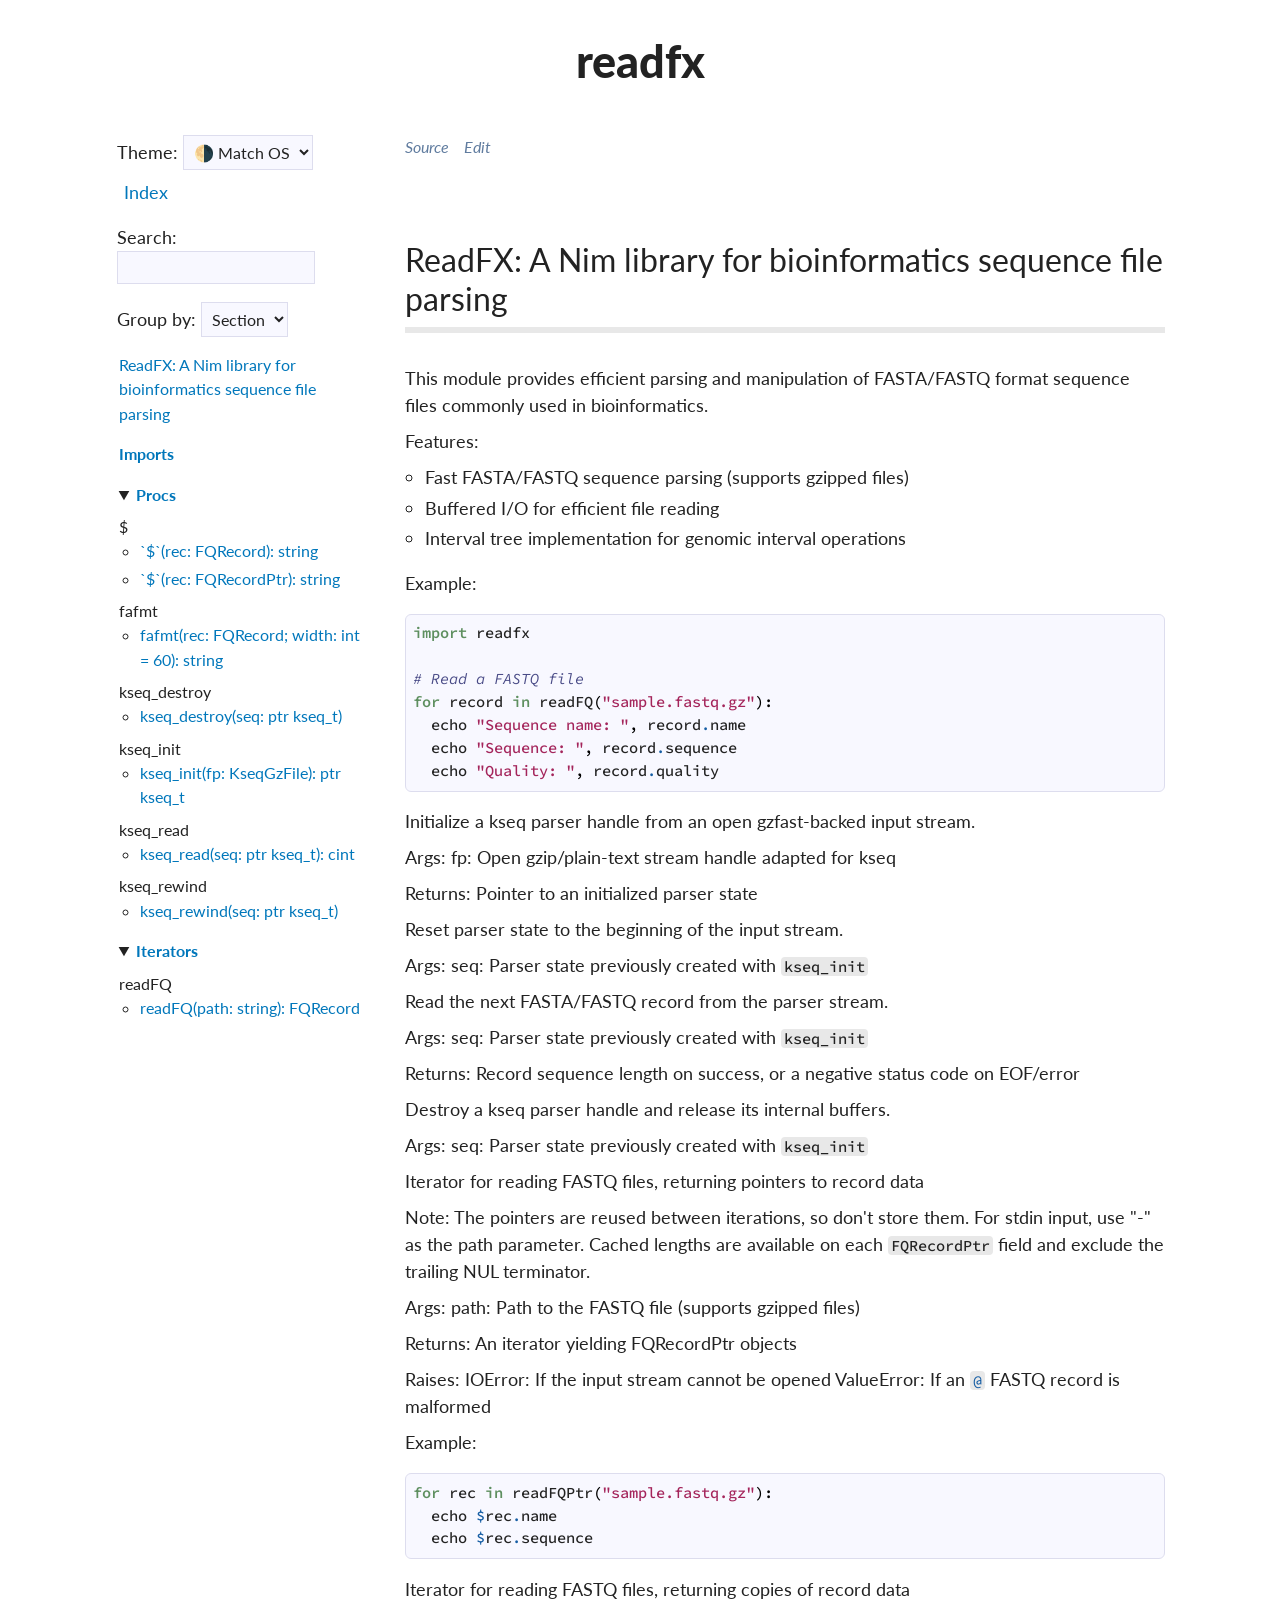
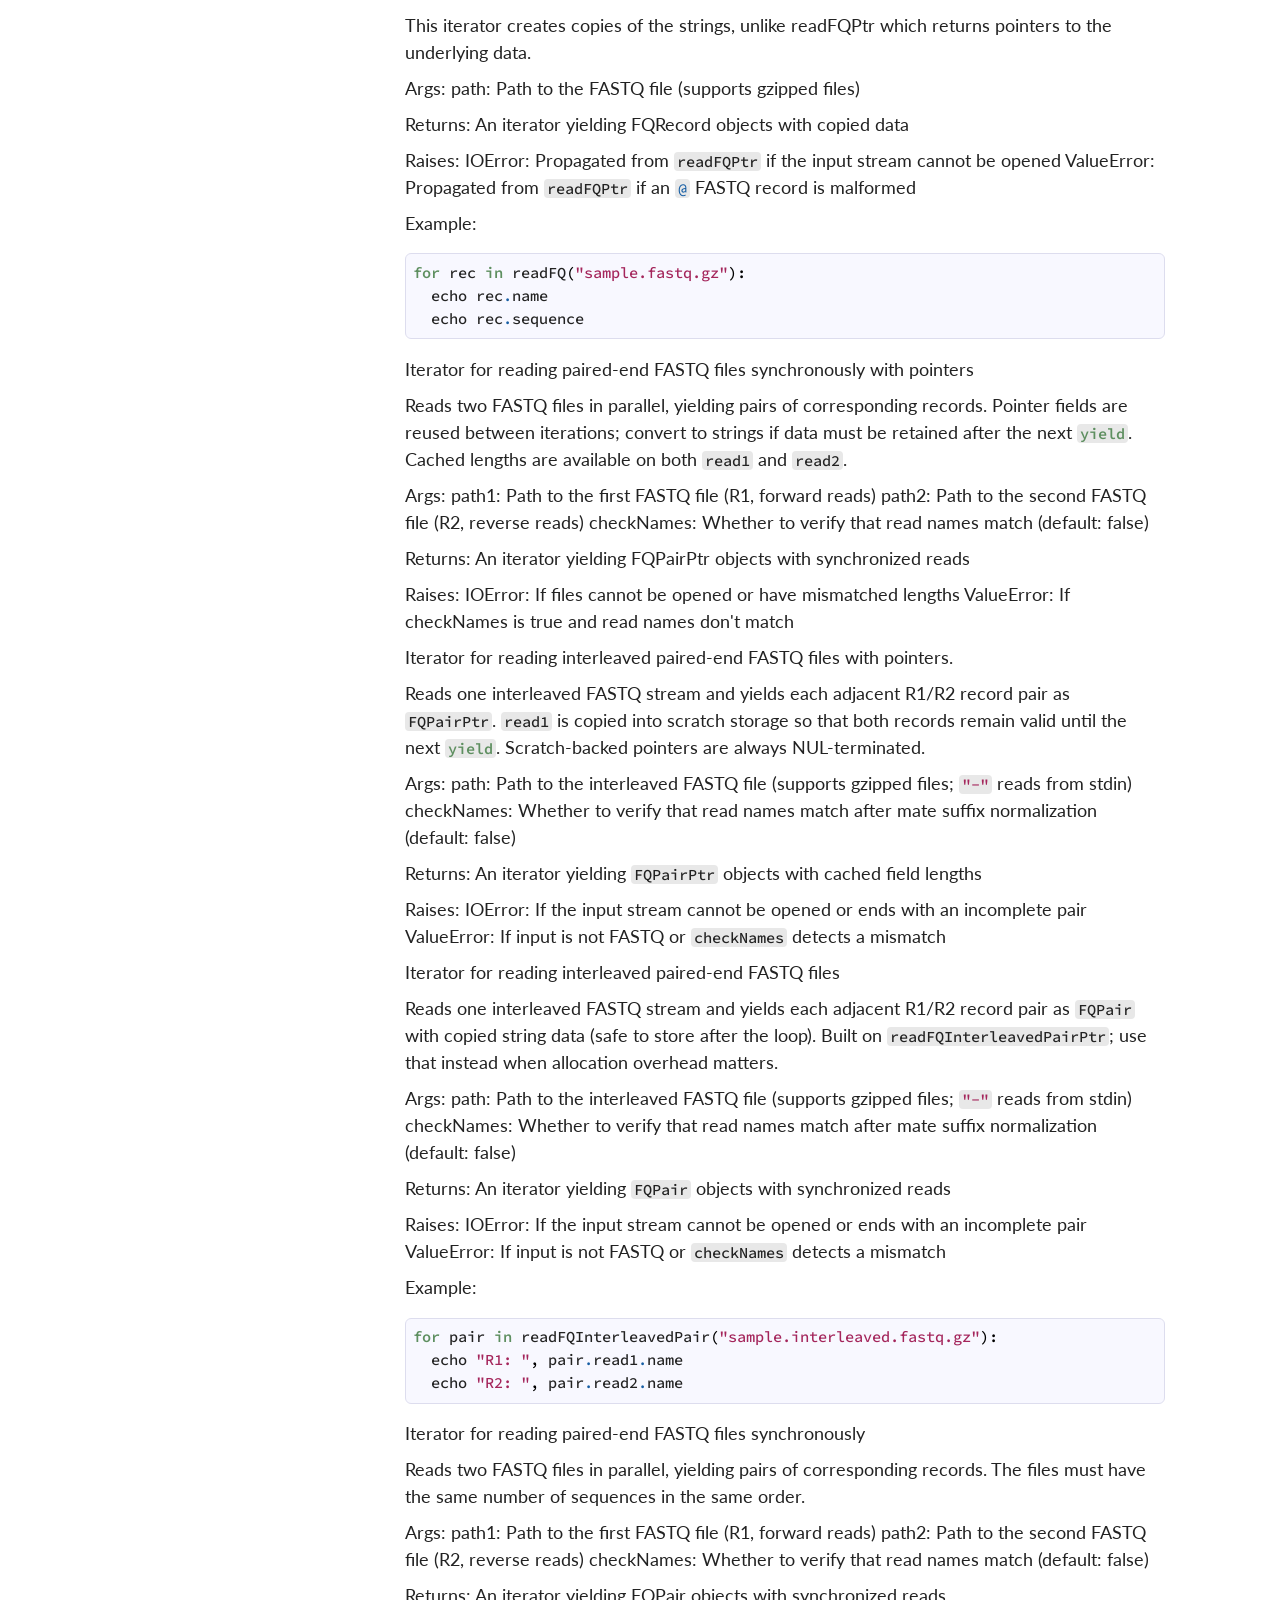
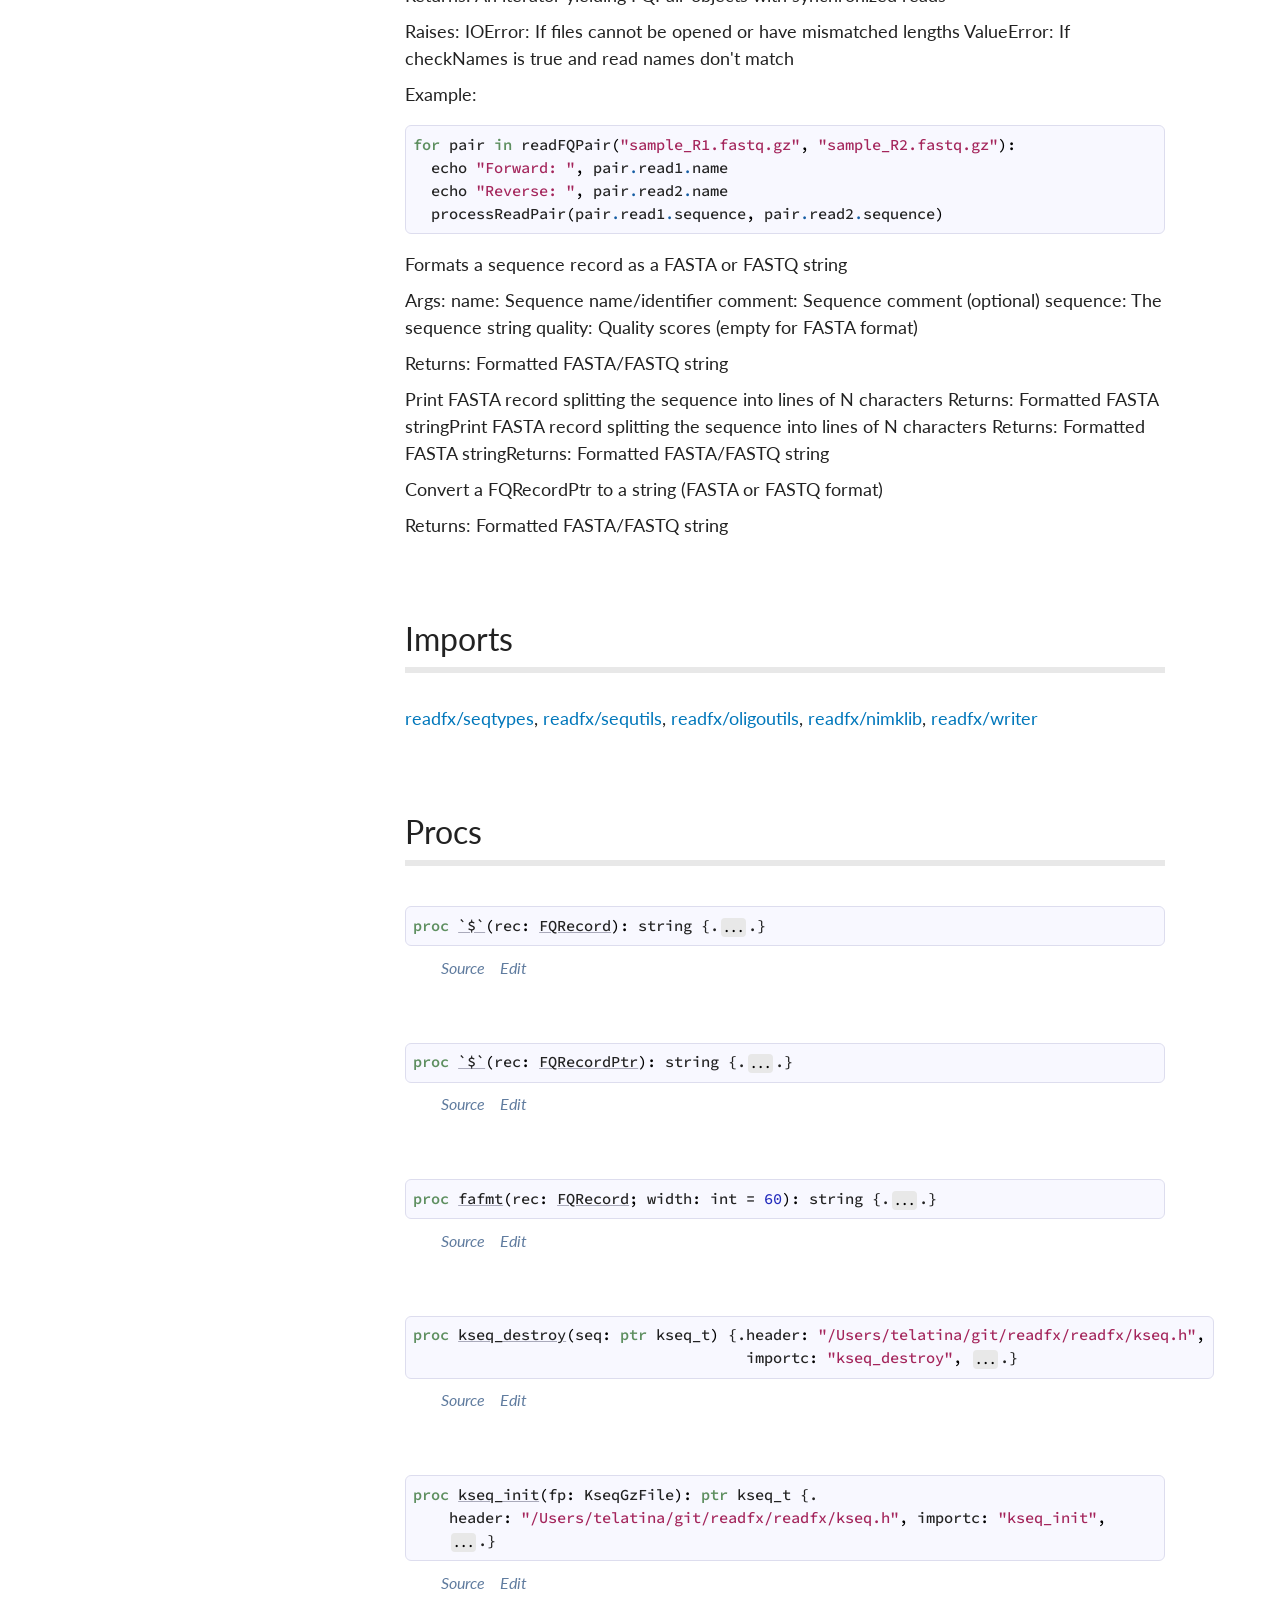
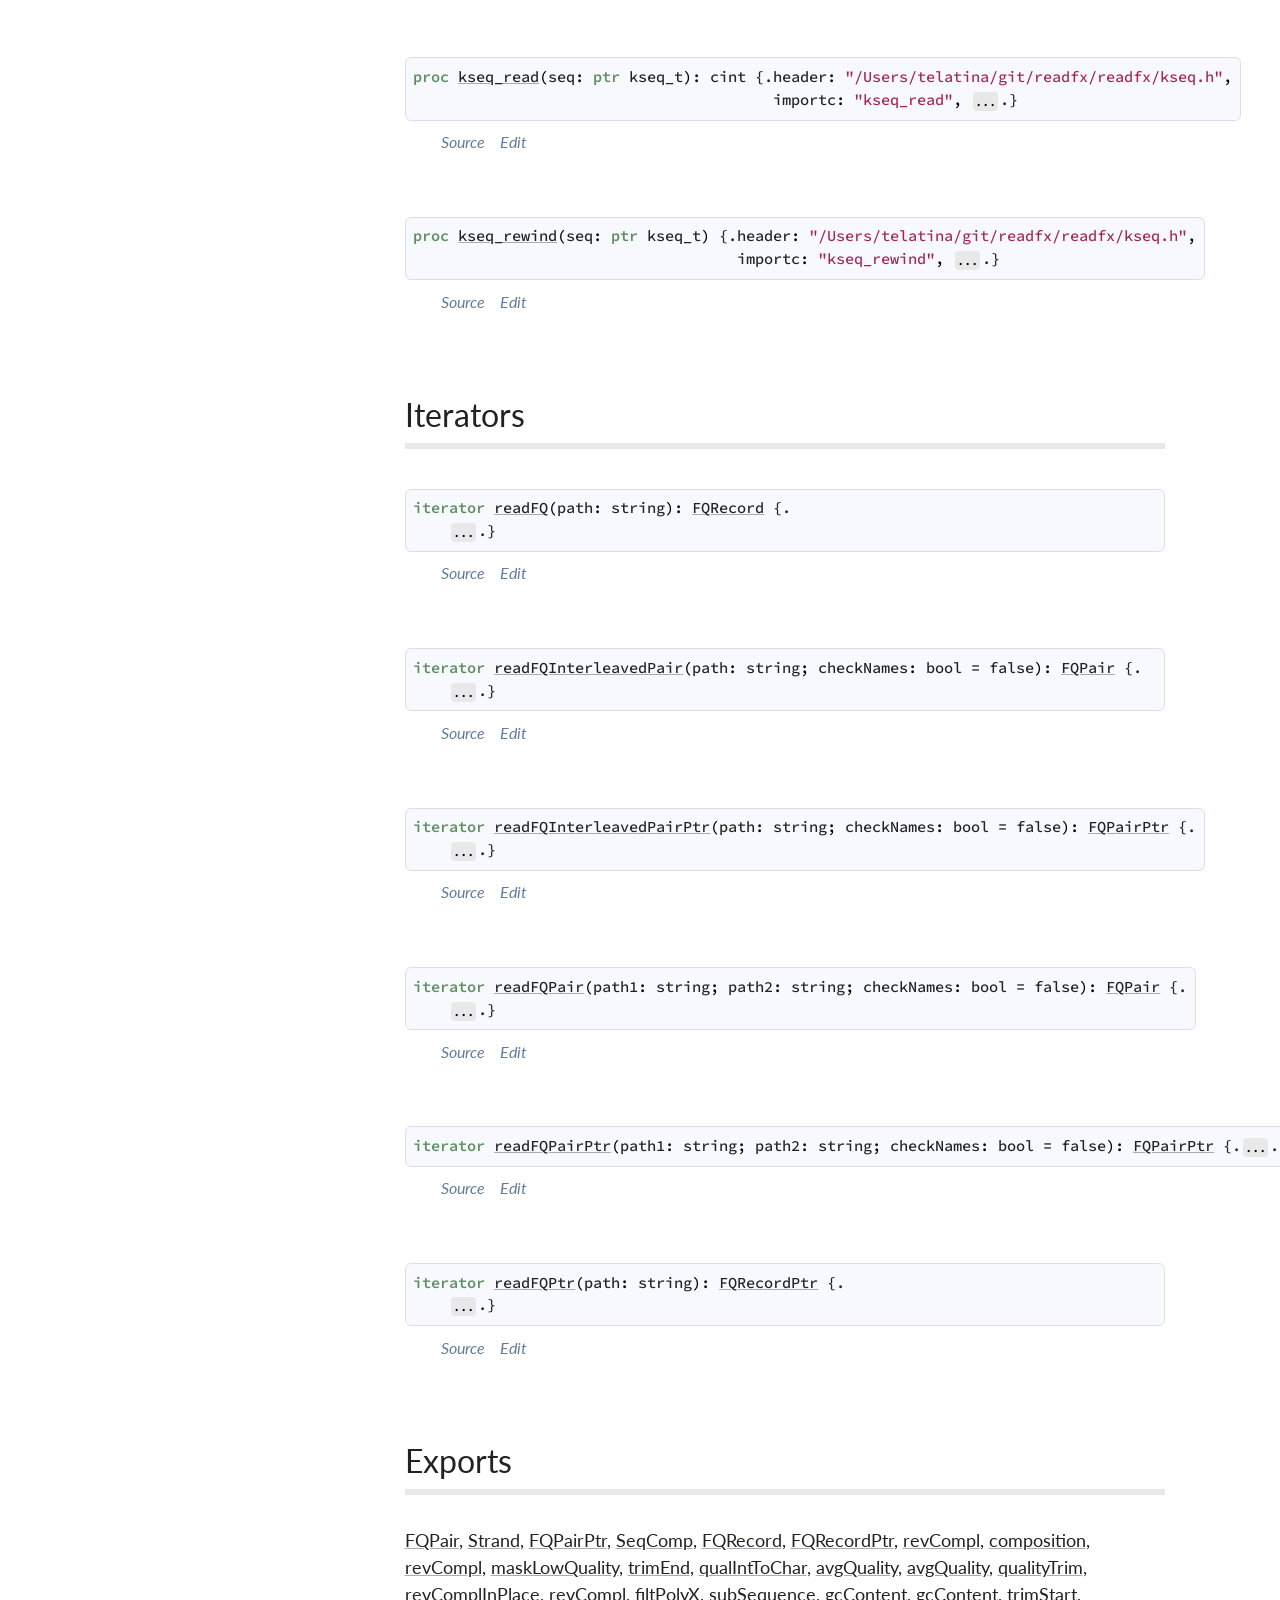
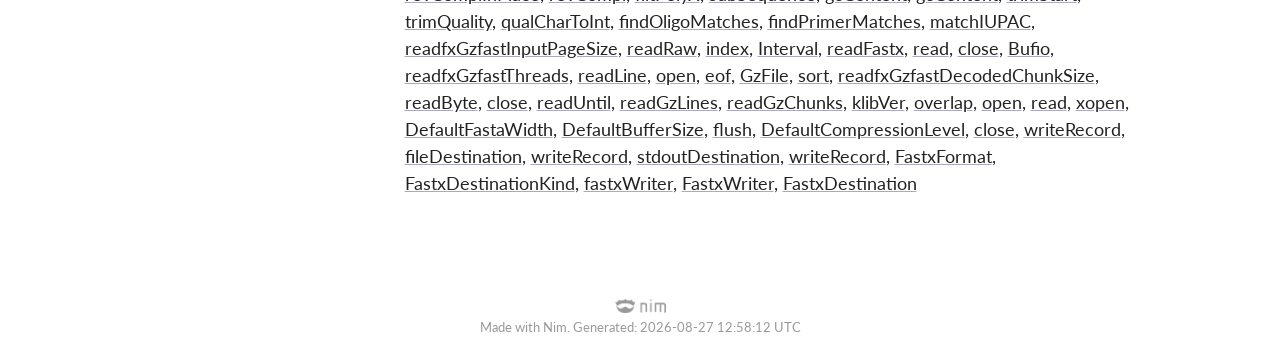
==== commit c67026bf: "docs" ====
--- a/docs/readfx.html
+++ b/docs/readfx.html
@@ -431,7 +431,7 @@
       <div class="twelve-columns footer">
         <span class="nim-sprite"></span>
         <br>
-        <small style="color: var(--hint);">Made with Nim. Generated: 2026-08-27 12:50:09 UTC</small>
+        <small style="color: var(--hint);">Made with Nim. Generated: 2026-08-27 12:58:12 UTC</small>
       </div>
     </div>
   </div>
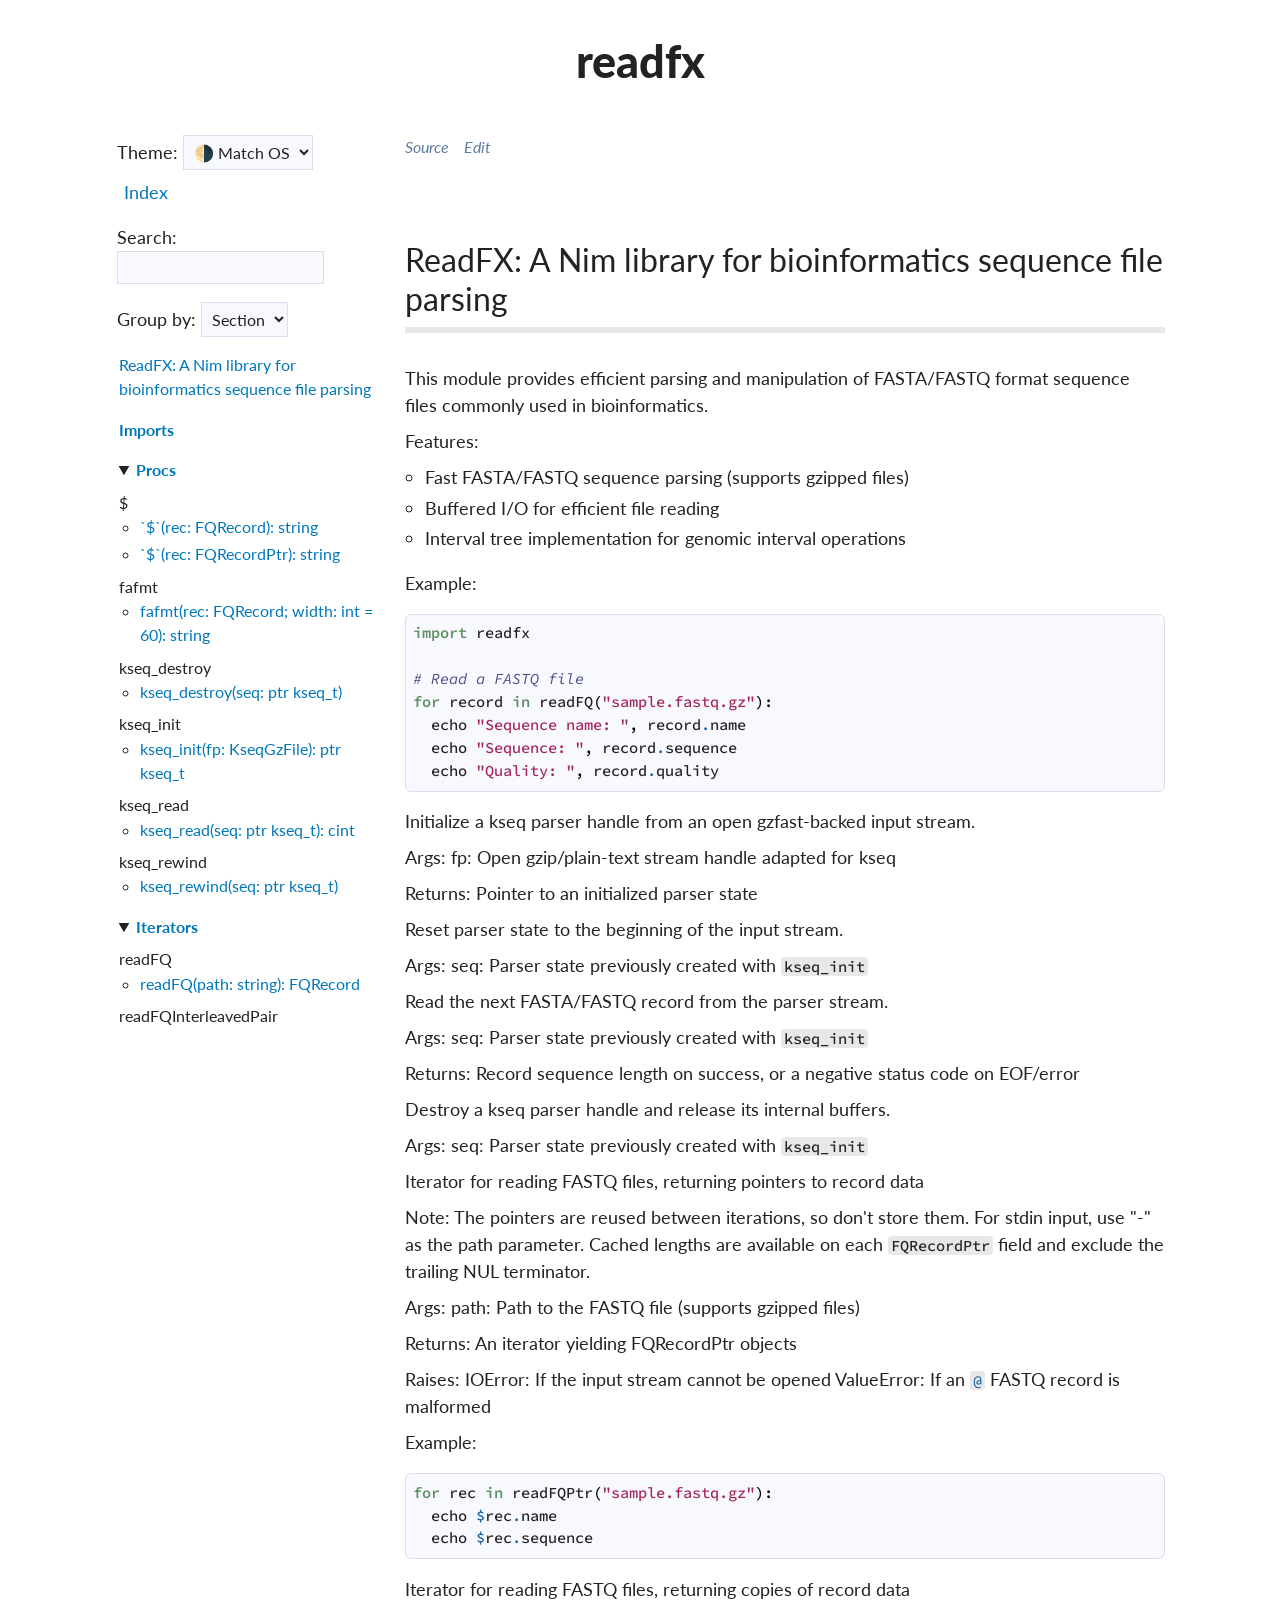
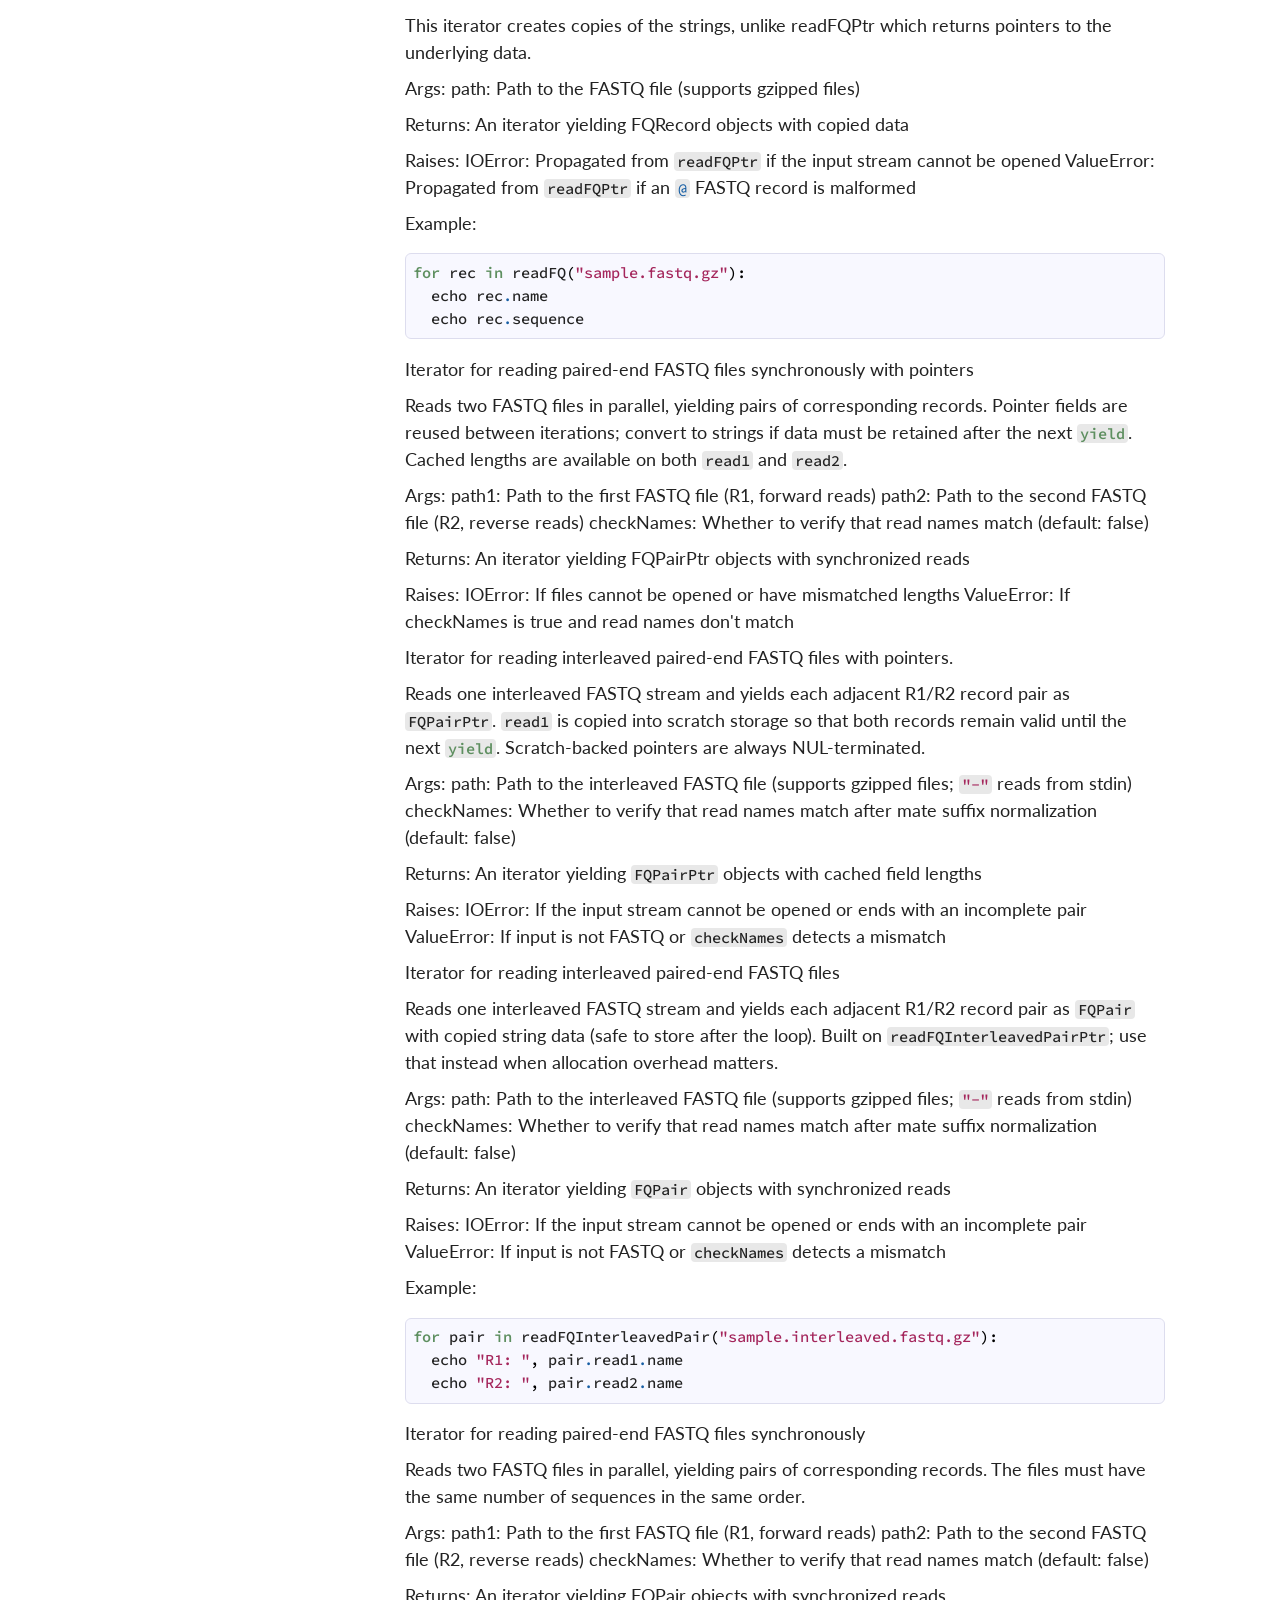
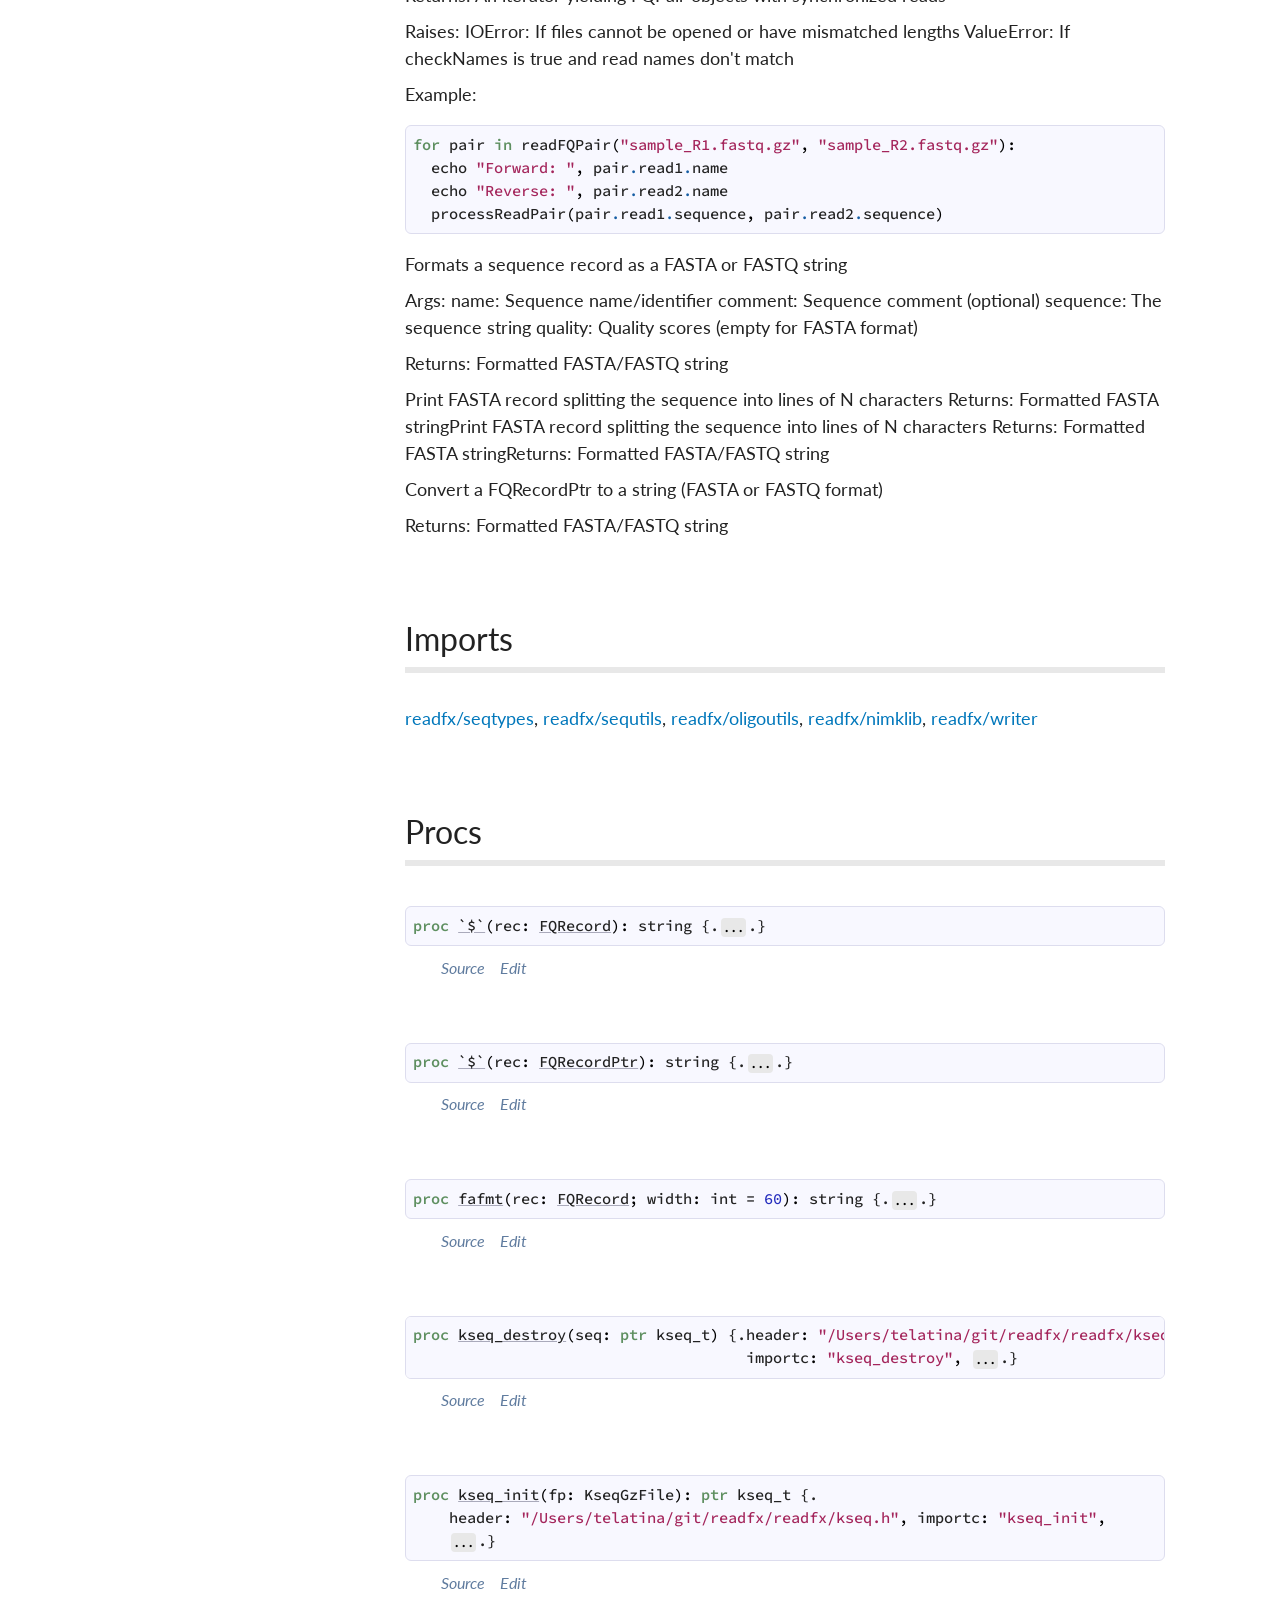
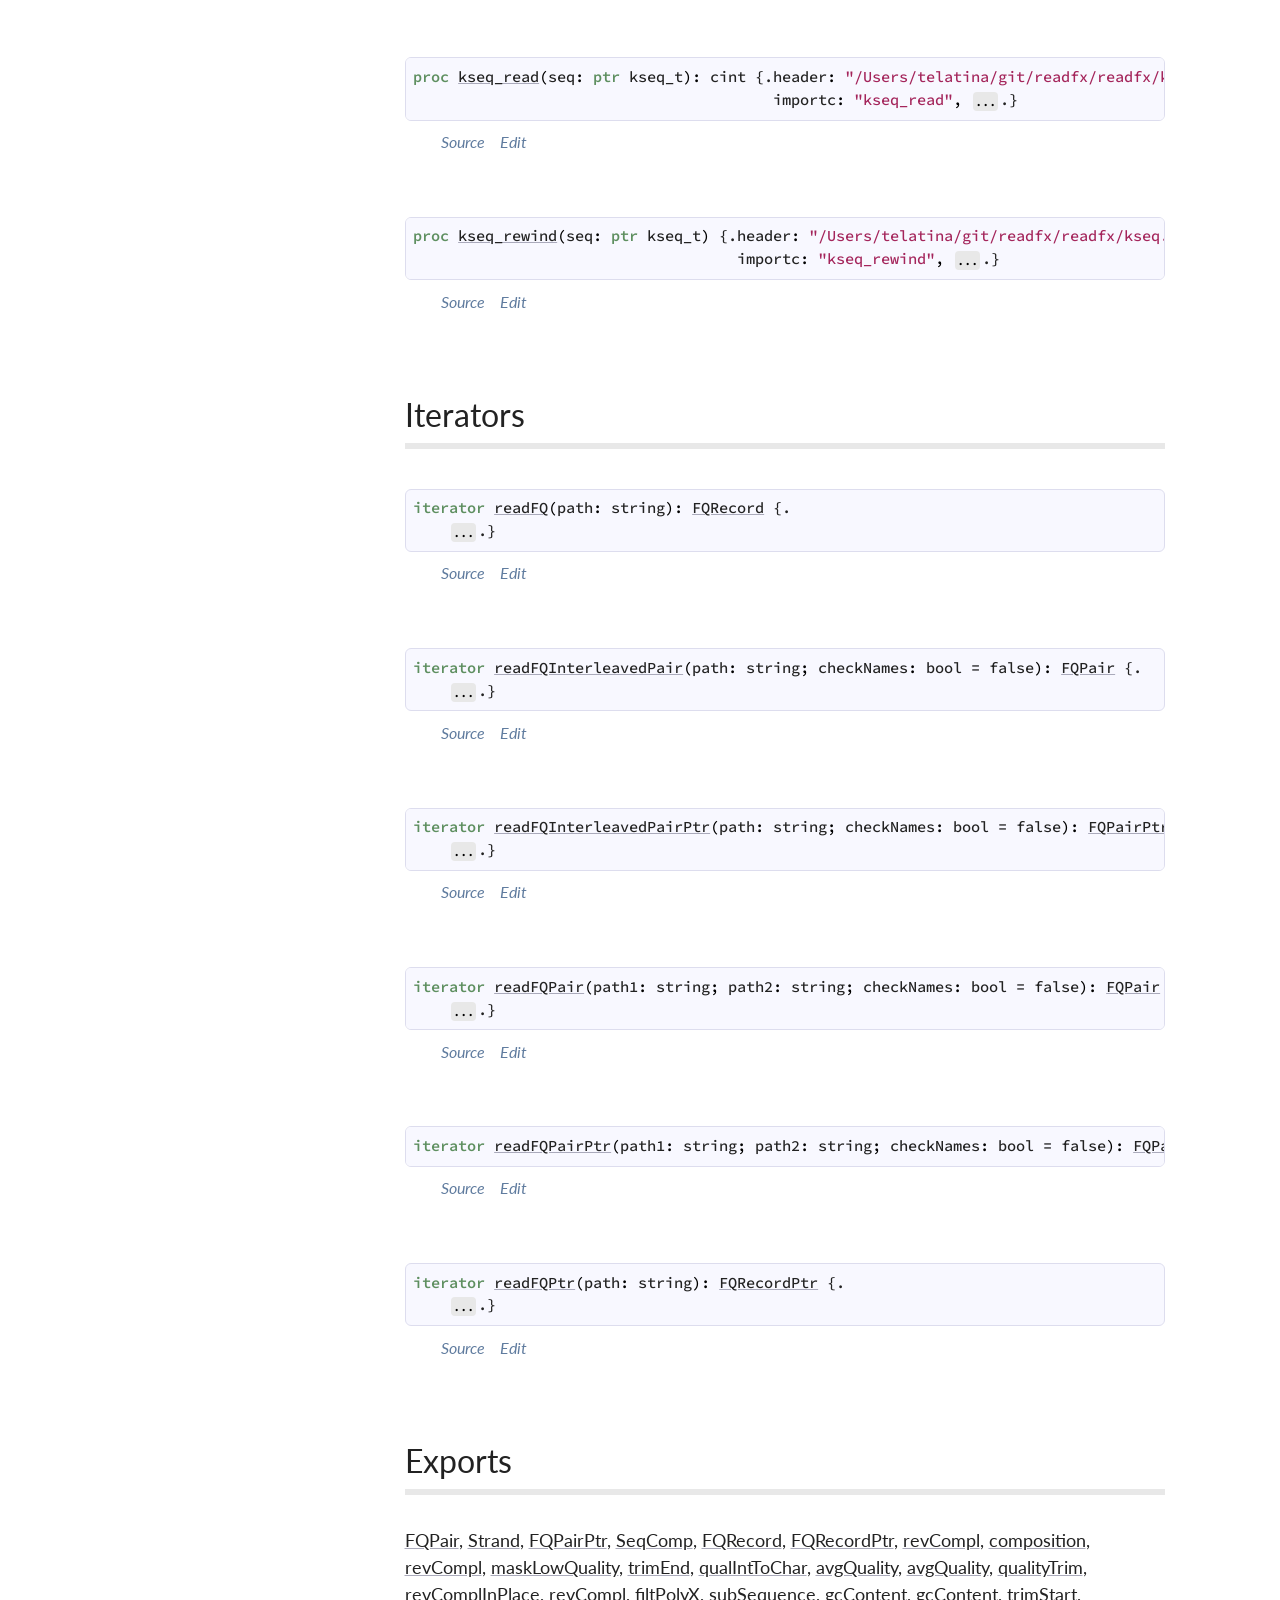
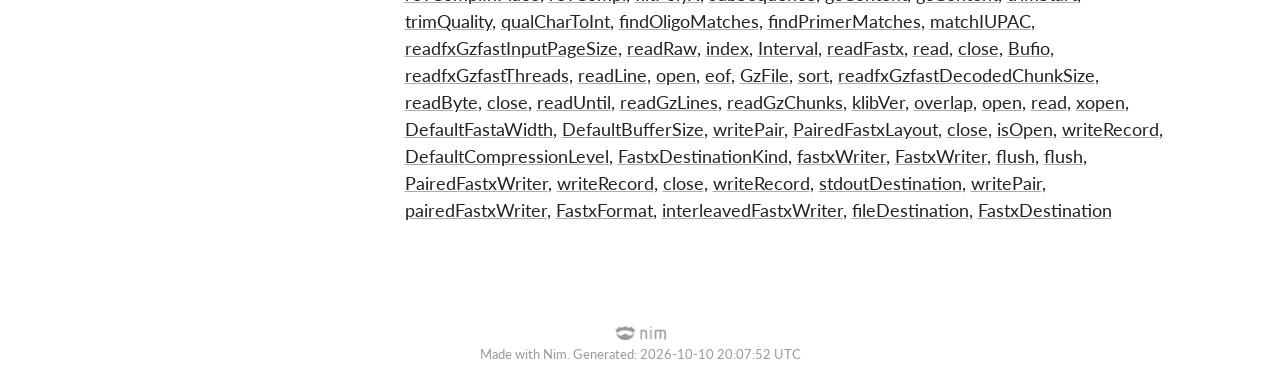
==== commit a8ee230e: "feat(docs): enhance navigation and styling for better usability - Added a responsive navigation togg" ====
--- a/docs/readfx.html
+++ b/docs/readfx.html
@@ -16,13 +16,16 @@
 <link rel="icon" type="image/png" sizes="32x32" href="[data-uri]">
 
 <!-- CSS -->
-<link rel="stylesheet" type="text/css" href="nimdoc.out.css?v=2.2.4">
+<link rel="stylesheet" type="text/css" href="nimdoc.out.css?v=2.2.12">
 
 <!-- JS -->
-<script type="text/javascript" src="dochack.js?v=2.2.4"></script>
+<script type="text/javascript" src="dochack.js?v=2.2.12"></script>
 </head>
 <body>
   <div class="document" id="documentId">
+    <input type="checkbox" id="nav-toggle" hidden>
+    <label for="nav-toggle" id="nav-burger">&#9776;</label>
+    <label for="nav-toggle" id="nav-overlay"></label>
     <div class="container">
       <h1 class="title">readfx</h1>
       <div class="row">
@@ -372,7 +375,7 @@
 <div id="readFQPair-iterators-all">
   <div id="readFQPair.i,string,string,bool">
   <dt><pre><span class="Keyword">iterator</span> <a href="#readFQPair.i%2Cstring%2Cstring%2Cbool"><span class="Identifier">readFQPair</span></a><span class="Other">(</span><span class="Identifier">path1</span><span class="Other">:</span> <span class="Identifier">string</span><span class="Other">;</span> <span class="Identifier">path2</span><span class="Other">:</span> <span class="Identifier">string</span><span class="Other">;</span> <span class="Identifier">checkNames</span><span class="Other">:</span> <span class="Identifier">bool</span> <span class="Other">=</span> <span class="Identifier">false</span><span class="Other">)</span><span class="Other">:</span> <a href="readfx/seqtypes.html#FQPair"><span class="Identifier">FQPair</span></a> {.
-    <span><span class="Other pragmadots">...</span></span><span class="pragmawrap"><span class="Identifier">raises</span><span class="Other">:</span> <span class="Other">[</span><span class="Identifier">Exception</span><span class="Other">,</span> <span class="Identifier">IOError</span><span class="Other">,</span> <span class="Identifier">OSError</span><span class="Other">,</span> <span class="Identifier">ValueError</span><span class="Other">]</span><span class="Other">,</span>
+    <span><span class="Other pragmadots">...</span></span><span class="pragmawrap"><span class="Identifier">raises</span><span class="Other">:</span> <span class="Other">[</span><span class="Identifier">Exception</span><span class="Other">,</span> <span class="Identifier">IOError</span><span class="Other">,</span> <span class="Identifier">OSError</span><span class="Other">,</span> <span class="Identifier">CatchableError</span><span class="Other">,</span> <span class="Identifier">ValueError</span><span class="Other">]</span><span class="Other">,</span>
     <span class="Identifier">tags</span><span class="Other">:</span> <span class="Other">[</span><span class="Identifier">ReadIOEffect</span><span class="Other">,</span> <span class="Identifier">RootEffect</span><span class="Other">,</span> <span class="Identifier">WriteIOEffect</span><span class="Other">]</span><span class="Other">,</span> <span class="Identifier">forbids</span><span class="Other">:</span> <span class="Other">[</span><span class="Other">]</span></span>.}</pre></dt>
   <dd>
     
@@ -387,9 +390,9 @@
 <div id="readFQPairPtr-iterators-all">
   <div id="readFQPairPtr.i,string,string,bool">
   <dt><pre><span class="Keyword">iterator</span> <a href="#readFQPairPtr.i%2Cstring%2Cstring%2Cbool"><span class="Identifier">readFQPairPtr</span></a><span class="Other">(</span><span class="Identifier">path1</span><span class="Other">:</span> <span class="Identifier">string</span><span class="Other">;</span> <span class="Identifier">path2</span><span class="Other">:</span> <span class="Identifier">string</span><span class="Other">;</span> <span class="Identifier">checkNames</span><span class="Other">:</span> <span class="Identifier">bool</span> <span class="Other">=</span> <span class="Identifier">false</span><span class="Other">)</span><span class="Other">:</span> <a href="readfx/seqtypes.html#FQPairPtr"><span class="Identifier">FQPairPtr</span></a> {.<span><span class="Other pragmadots">...</span></span><span class="pragmawrap"><span class="Identifier">raises</span><span class="Other">:</span> <span class="Other">[</span>
-    <span class="Identifier">Exception</span><span class="Other">,</span> <span class="Identifier">IOError</span><span class="Other">,</span> <span class="Identifier">OSError</span><span class="Other">,</span> <span class="Identifier">Exception</span><span class="Other">,</span> <span class="Identifier">IOError</span><span class="Other">,</span> <span class="Identifier">OSError</span><span class="Other">,</span> <span class="Identifier">ValueError</span><span class="Other">,</span>
-    <span class="Identifier">IOError</span><span class="Other">,</span> <span class="Identifier">OSError</span><span class="Other">]</span><span class="Other">,</span> <span class="Identifier">tags</span><span class="Other">:</span> <span class="Other">[</span><span class="Identifier">ReadIOEffect</span><span class="Other">,</span> <span class="Identifier">RootEffect</span><span class="Other">,</span> <span class="Identifier">WriteIOEffect</span><span class="Other">]</span><span class="Other">,</span>
-    <span class="Identifier">forbids</span><span class="Other">:</span> <span class="Other">[</span><span class="Other">]</span></span>.}</pre></dt>
+    <span class="Identifier">Exception</span><span class="Other">,</span> <span class="Identifier">IOError</span><span class="Other">,</span> <span class="Identifier">OSError</span><span class="Other">,</span> <span class="Identifier">Exception</span><span class="Other">,</span> <span class="Identifier">IOError</span><span class="Other">,</span> <span class="Identifier">OSError</span><span class="Other">,</span> <span class="Identifier">CatchableError</span><span class="Other">,</span>
+    <span class="Identifier">ValueError</span><span class="Other">,</span> <span class="Identifier">IOError</span><span class="Other">,</span> <span class="Identifier">OSError</span><span class="Other">]</span><span class="Other">,</span>
+    <span class="Identifier">tags</span><span class="Other">:</span> <span class="Other">[</span><span class="Identifier">ReadIOEffect</span><span class="Other">,</span> <span class="Identifier">RootEffect</span><span class="Other">,</span> <span class="Identifier">WriteIOEffect</span><span class="Other">]</span><span class="Other">,</span> <span class="Identifier">forbids</span><span class="Other">:</span> <span class="Other">[</span><span class="Other">]</span></span>.}</pre></dt>
   <dd>
     
     
@@ -421,7 +424,7 @@
 <div class="section" id="19">
   <h1><a class="toc-backref" href="#19">Exports</a></h1>
   <dl class="item">
-    <a href="readfx/seqtypes.html#FQPair"><span class="Identifier">FQPair</span></a>, <a href="readfx/seqtypes.html#Strand"><span class="Identifier">Strand</span></a>, <a href="readfx/seqtypes.html#FQPairPtr"><span class="Identifier">FQPairPtr</span></a>, <a href="readfx/seqtypes.html#SeqComp"><span class="Identifier">SeqComp</span></a>, <a href="readfx/seqtypes.html#FQRecord"><span class="Identifier">FQRecord</span></a>, <a href="readfx/seqtypes.html#FQRecordPtr"><span class="Identifier">FQRecordPtr</span></a>, <a href="readfx/sequtils.html#revCompl,FQRecord"><span class="Identifier">revCompl</span></a>, <a href="readfx/sequtils.html#composition,FQRecord"><span class="Identifier">composition</span></a>, <a href="readfx/sequtils.html#revCompl,FQRecord_2"><span class="Identifier">revCompl</span></a>, <a href="readfx/sequtils.html#maskLowQuality,FQRecord,int,int,char"><span class="Identifier">maskLowQuality</span></a>, <a href="readfx/sequtils.html#trimEnd,FQRecord,int"><span class="Identifier">trimEnd</span></a>, <a href="readfx/sequtils.html#qualIntToChar,int,int"><span class="Identifier">qualIntToChar</span></a>, <a href="readfx/sequtils.html#avgQuality,FQRecord,int"><span class="Identifier">avgQuality</span></a>, <a href="readfx/sequtils.html#avgQuality,string,int"><span class="Identifier">avgQuality</span></a>, <a href="readfx/sequtils.html#qualityTrim,FQRecord,int,int"><span class="Identifier">qualityTrim</span></a>, <a href="readfx/sequtils.html#revComplInPlace,string,string"><span class="Identifier">revComplInPlace</span></a>, <a href="readfx/sequtils.html#revCompl,string"><span class="Identifier">revCompl</span></a>, <a href="readfx/sequtils.html#filtPolyX,FQRecord,int,bool"><span class="Identifier">filtPolyX</span></a>, <a href="readfx/sequtils.html#subSequence,FQRecord,int,int"><span class="Identifier">subSequence</span></a>, <a href="readfx/sequtils.html#gcContent,string"><span class="Identifier">gcContent</span></a>, <a href="readfx/sequtils.html#gcContent,FQRecord"><span class="Identifier">gcContent</span></a>, <a href="readfx/sequtils.html#trimStart,FQRecord,int"><span class="Identifier">trimStart</span></a>, <a href="readfx/sequtils.html#trimQuality,string,int,int"><span class="Identifier">trimQuality</span></a>, <a href="readfx/sequtils.html#qualCharToInt,char,int"><span class="Identifier">qualCharToInt</span></a>, <a href="readfx/oligoutils.html#findOligoMatches,string,string,float,int,int"><span class="Identifier">findOligoMatches</span></a>, <a href="readfx/oligoutils.html#findPrimerMatches,string,string,float,int,int"><span class="Identifier">findPrimerMatches</span></a>, <a href="readfx/oligoutils.html#matchIUPAC,char,char"><span class="Identifier">matchIUPAC</span></a>, <a href="readfx/nimklib.html#readfxGzfastInputPageSize"><span class="Identifier">readfxGzfastInputPageSize</span></a>, <a href="readfx/nimklib.html#readRaw,GzFile,pointer,int"><span class="Identifier">readRaw</span></a>, <a href="readfx/nimklib.html#index,seq[Interval[S,T]]"><span class="Identifier">index</span></a>, <a href="readfx/nimklib.html#Interval"><span class="Identifier">Interval</span></a>, <a href="readfx/nimklib.html#readFastx,Bufio[T],FQRecord"><span class="Identifier">readFastx</span></a>, <a href="readfx/nimklib.html#read,Bufio[T],string,int,int"><span class="Identifier">read</span></a>, <a href="readfx/nimklib.html#close,Bufio[T]"><span class="Identifier">close</span></a>, <a href="readfx/nimklib.html#Bufio"><span class="Identifier">Bufio</span></a>, <a href="readfx/nimklib.html#readfxGzfastThreads"><span class="Identifier">readfxGzfastThreads</span></a>, <a href="readfx/nimklib.html#readLine,Bufio[T],string"><span class="Identifier">readLine</span></a>, <a href="readfx/nimklib.html#open,GzFile,string,FileMode,int"><span class="Identifier">open</span></a>, <a href="readfx/nimklib.html#eof,Bufio[T]"><span class="Identifier">eof</span></a>, <a href="readfx/nimklib.html#GzFile"><span class="Identifier">GzFile</span></a>, <a href="readfx/nimklib.html#sort,seq[Interval[S,T]]"><span class="Identifier">sort</span></a>, <a href="readfx/nimklib.html#readfxGzfastDecodedChunkSize"><span class="Identifier">readfxGzfastDecodedChunkSize</span></a>, <a href="readfx/nimklib.html#readByte,Bufio[T]"><span class="Identifier">readByte</span></a>, <a href="readfx/nimklib.html#close,GzFile"><span class="Identifier">close</span></a>, <a href="readfx/nimklib.html#readUntil,Bufio[T],string,char,int,int"><span class="Identifier">readUntil</span></a>, <a href="readfx/nimklib.html#readGzLines.i,string,int"><span class="Identifier">readGzLines</span></a>, <a href="readfx/nimklib.html#readGzChunks.i,string,int,int"><span class="Identifier">readGzChunks</span></a>, <a href="readfx/nimklib.html#klibVer"><span class="Identifier">klibVer</span></a>, <a href="readfx/nimklib.html#overlap.i,seq[Interval[S,T]],S,S"><span class="Identifier">overlap</span></a>, <a href="readfx/nimklib.html#open,Bufio[T],string,FileMode,int"><span class="Identifier">open</span></a>, <a href="readfx/nimklib.html#read,GzFile,string,int,int"><span class="Identifier">read</span></a>, <a href="readfx/nimklib.html#xopen,string,FileMode,int"><span class="Identifier">xopen</span></a>, <a href="readfx/writer.html#DefaultFastaWidth"><span class="Identifier">DefaultFastaWidth</span></a>, <a href="readfx/writer.html#DefaultBufferSize"><span class="Identifier">DefaultBufferSize</span></a>, <a href="readfx/writer.html#flush,FastxWriter"><span class="Identifier">flush</span></a>, <a href="readfx/writer.html#DefaultCompressionLevel"><span class="Identifier">DefaultCompressionLevel</span></a>, <a href="readfx/writer.html#close,FastxWriter"><span class="Identifier">close</span></a>, <a href="readfx/writer.html#writeRecord,FastxWriter,string,string,string,string"><span class="Identifier">writeRecord</span></a>, <a href="readfx/writer.html#fileDestination,string"><span class="Identifier">fileDestination</span></a>, <a href="readfx/writer.html#writeRecord,FastxWriter,FQRecordPtr"><span class="Identifier">writeRecord</span></a>, <a href="readfx/writer.html#stdoutDestination"><span class="Identifier">stdoutDestination</span></a>, <a href="readfx/writer.html#writeRecord,FastxWriter,FQRecord"><span class="Identifier">writeRecord</span></a>, <a href="readfx/writer.html#FastxFormat"><span class="Identifier">FastxFormat</span></a>, <a href="readfx/writer.html#FastxDestinationKind"><span class="Identifier">FastxDestinationKind</span></a>, <a href="readfx/writer.html#fastxWriter,FastxFormat,bool,FastxDestination,int,int,int,int"><span class="Identifier">fastxWriter</span></a>, <a href="readfx/writer.html#FastxWriter"><span class="Identifier">FastxWriter</span></a>, <a href="readfx/writer.html#FastxDestination"><span class="Identifier">FastxDestination</span></a>
+    <a href="readfx/seqtypes.html#FQPair"><span class="Identifier">FQPair</span></a>, <a href="readfx/seqtypes.html#Strand"><span class="Identifier">Strand</span></a>, <a href="readfx/seqtypes.html#FQPairPtr"><span class="Identifier">FQPairPtr</span></a>, <a href="readfx/seqtypes.html#SeqComp"><span class="Identifier">SeqComp</span></a>, <a href="readfx/seqtypes.html#FQRecord"><span class="Identifier">FQRecord</span></a>, <a href="readfx/seqtypes.html#FQRecordPtr"><span class="Identifier">FQRecordPtr</span></a>, <a href="readfx/sequtils.html#revCompl,FQRecord"><span class="Identifier">revCompl</span></a>, <a href="readfx/sequtils.html#composition,FQRecord"><span class="Identifier">composition</span></a>, <a href="readfx/sequtils.html#revCompl,FQRecord_2"><span class="Identifier">revCompl</span></a>, <a href="readfx/sequtils.html#maskLowQuality,FQRecord,int,int,char"><span class="Identifier">maskLowQuality</span></a>, <a href="readfx/sequtils.html#trimEnd,FQRecord,int"><span class="Identifier">trimEnd</span></a>, <a href="readfx/sequtils.html#qualIntToChar,int,int"><span class="Identifier">qualIntToChar</span></a>, <a href="readfx/sequtils.html#avgQuality,FQRecord,int"><span class="Identifier">avgQuality</span></a>, <a href="readfx/sequtils.html#avgQuality,string,int"><span class="Identifier">avgQuality</span></a>, <a href="readfx/sequtils.html#qualityTrim,FQRecord,int,int"><span class="Identifier">qualityTrim</span></a>, <a href="readfx/sequtils.html#revComplInPlace,string,string"><span class="Identifier">revComplInPlace</span></a>, <a href="readfx/sequtils.html#revCompl,string"><span class="Identifier">revCompl</span></a>, <a href="readfx/sequtils.html#filtPolyX,FQRecord,int,bool"><span class="Identifier">filtPolyX</span></a>, <a href="readfx/sequtils.html#subSequence,FQRecord,int,int"><span class="Identifier">subSequence</span></a>, <a href="readfx/sequtils.html#gcContent,string"><span class="Identifier">gcContent</span></a>, <a href="readfx/sequtils.html#gcContent,FQRecord"><span class="Identifier">gcContent</span></a>, <a href="readfx/sequtils.html#trimStart,FQRecord,int"><span class="Identifier">trimStart</span></a>, <a href="readfx/sequtils.html#trimQuality,string,int,int"><span class="Identifier">trimQuality</span></a>, <a href="readfx/sequtils.html#qualCharToInt,char,int"><span class="Identifier">qualCharToInt</span></a>, <a href="readfx/oligoutils.html#findOligoMatches,string,string,float,int,int"><span class="Identifier">findOligoMatches</span></a>, <a href="readfx/oligoutils.html#findPrimerMatches,string,string,float,int,int"><span class="Identifier">findPrimerMatches</span></a>, <a href="readfx/oligoutils.html#matchIUPAC,char,char"><span class="Identifier">matchIUPAC</span></a>, <a href="readfx/nimklib.html#readfxGzfastInputPageSize"><span class="Identifier">readfxGzfastInputPageSize</span></a>, <a href="readfx/nimklib.html#readRaw,GzFile,pointer,int"><span class="Identifier">readRaw</span></a>, <a href="readfx/nimklib.html#index,seq[Interval[S,T]]"><span class="Identifier">index</span></a>, <a href="readfx/nimklib.html#Interval"><span class="Identifier">Interval</span></a>, <a href="readfx/nimklib.html#readFastx,Bufio[T],FQRecord"><span class="Identifier">readFastx</span></a>, <a href="readfx/nimklib.html#read,Bufio[T],string,int,int"><span class="Identifier">read</span></a>, <a href="readfx/nimklib.html#close,Bufio[T]"><span class="Identifier">close</span></a>, <a href="readfx/nimklib.html#Bufio"><span class="Identifier">Bufio</span></a>, <a href="readfx/nimklib.html#readfxGzfastThreads"><span class="Identifier">readfxGzfastThreads</span></a>, <a href="readfx/nimklib.html#readLine,Bufio[T],string"><span class="Identifier">readLine</span></a>, <a href="readfx/nimklib.html#open,GzFile,string,FileMode,int"><span class="Identifier">open</span></a>, <a href="readfx/nimklib.html#eof,Bufio[T]"><span class="Identifier">eof</span></a>, <a href="readfx/nimklib.html#GzFile"><span class="Identifier">GzFile</span></a>, <a href="readfx/nimklib.html#sort,seq[Interval[S,T]]"><span class="Identifier">sort</span></a>, <a href="readfx/nimklib.html#readfxGzfastDecodedChunkSize"><span class="Identifier">readfxGzfastDecodedChunkSize</span></a>, <a href="readfx/nimklib.html#readByte,Bufio[T]"><span class="Identifier">readByte</span></a>, <a href="readfx/nimklib.html#close,GzFile"><span class="Identifier">close</span></a>, <a href="readfx/nimklib.html#readUntil,Bufio[T],string,char,int,int"><span class="Identifier">readUntil</span></a>, <a href="readfx/nimklib.html#readGzLines.i,string,int"><span class="Identifier">readGzLines</span></a>, <a href="readfx/nimklib.html#readGzChunks.i,string,int,int"><span class="Identifier">readGzChunks</span></a>, <a href="readfx/nimklib.html#klibVer"><span class="Identifier">klibVer</span></a>, <a href="readfx/nimklib.html#overlap.i,seq[Interval[S,T]],S,S"><span class="Identifier">overlap</span></a>, <a href="readfx/nimklib.html#open,Bufio[T],string,FileMode,int"><span class="Identifier">open</span></a>, <a href="readfx/nimklib.html#read,GzFile,string,int,int"><span class="Identifier">read</span></a>, <a href="readfx/nimklib.html#xopen,string,FileMode,int"><span class="Identifier">xopen</span></a>, <a href="readfx/writer.html#DefaultFastaWidth"><span class="Identifier">DefaultFastaWidth</span></a>, <a href="readfx/writer.html#DefaultBufferSize"><span class="Identifier">DefaultBufferSize</span></a>, <a href="readfx/writer.html#writePair,PairedFastxWriter,FQPair"><span class="Identifier">writePair</span></a>, <a href="readfx/writer.html#PairedFastxLayout"><span class="Identifier">PairedFastxLayout</span></a>, <a href="readfx/writer.html#close,PairedFastxWriter"><span class="Identifier">close</span></a>, <a href="readfx/writer.html#isOpen,PairedFastxWriter"><span class="Identifier">isOpen</span></a>, <a href="readfx/writer.html#writeRecord,FastxWriter,string,string,string,string"><span class="Identifier">writeRecord</span></a>, <a href="readfx/writer.html#DefaultCompressionLevel"><span class="Identifier">DefaultCompressionLevel</span></a>, <a href="readfx/writer.html#FastxDestinationKind"><span class="Identifier">FastxDestinationKind</span></a>, <a href="readfx/writer.html#fastxWriter,FastxFormat,bool,FastxDestination,int,int,int,int"><span class="Identifier">fastxWriter</span></a>, <a href="readfx/writer.html#FastxWriter"><span class="Identifier">FastxWriter</span></a>, <a href="readfx/writer.html#flush,PairedFastxWriter"><span class="Identifier">flush</span></a>, <a href="readfx/writer.html#flush,FastxWriter"><span class="Identifier">flush</span></a>, <a href="readfx/writer.html#PairedFastxWriter"><span class="Identifier">PairedFastxWriter</span></a>, <a href="readfx/writer.html#writeRecord,FastxWriter,FQRecordPtr"><span class="Identifier">writeRecord</span></a>, <a href="readfx/writer.html#close,FastxWriter"><span class="Identifier">close</span></a>, <a href="readfx/writer.html#writeRecord,FastxWriter,FQRecord"><span class="Identifier">writeRecord</span></a>, <a href="readfx/writer.html#stdoutDestination"><span class="Identifier">stdoutDestination</span></a>, <a href="readfx/writer.html#writePair,PairedFastxWriter,FQPairPtr"><span class="Identifier">writePair</span></a>, <a href="readfx/writer.html#pairedFastxWriter,FastxDestination,FastxDestination,FastxFormat,bool,int,int,int,int,bool"><span class="Identifier">pairedFastxWriter</span></a>, <a href="readfx/writer.html#FastxFormat"><span class="Identifier">FastxFormat</span></a>, <a href="readfx/writer.html#interleavedFastxWriter,FastxDestination,FastxFormat,bool,int,int,int,int,bool"><span class="Identifier">interleavedFastxWriter</span></a>, <a href="readfx/writer.html#fileDestination,string"><span class="Identifier">fileDestination</span></a>, <a href="readfx/writer.html#FastxDestination"><span class="Identifier">FastxDestination</span></a>
   </dl>
 </div>
 
@@ -431,7 +434,7 @@
       <div class="twelve-columns footer">
         <span class="nim-sprite"></span>
         <br>
-        <small style="color: var(--hint);">Made with Nim. Generated: 2026-08-27 12:58:12 UTC</small>
+        <small style="color: var(--hint);">Made with Nim. Generated: 2026-10-10 20:07:52 UTC</small>
       </div>
     </div>
   </div>
--- a/docs/nimdoc.out.css
+++ b/docs/nimdoc.out.css
@@ -11,6 +11,7 @@
 */
 
 :root {
+  color-scheme: light;
   --primary-background: #fff;
   --secondary-background: ghostwhite;
   --third-background: #e8e8e8;
@@ -45,6 +46,7 @@
 }
 
 [data-theme="dark"] {
+  color-scheme: dark;
   --primary-background: #171921;
   --secondary-background: #1e202a;
   --third-background: #2b2e3b;
@@ -80,6 +82,7 @@
 
 @media (prefers-color-scheme: dark) {
   [data-theme="auto"] {
+    color-scheme: dark;
     --primary-background: #171921;
     --secondary-background: #1e202a;
     --third-background: #2b2e3b;
@@ -120,11 +123,15 @@
 }
 
 html {
+  max-width: 100%;
+  box-sizing: border-box;
   font-size: 100%;
   -webkit-text-size-adjust: 100%;
   -ms-text-size-adjust: 100%; }
 
 body {
+  max-width: 100%;
+  box-sizing: border-box;
   font-family: "Lato", "Helvetica Neue", "HelveticaNeue", Helvetica, Arial, sans-serif;
   font-weight: 400;
   font-size: 1.125em;
@@ -148,7 +155,8 @@
   margin-left: 1%; }
 
 @media print {
-  #global-links, .link-seesrc, .theme-switch-wrapper, #searchInputDiv, .search-groupby {
+  #global-links, .link-seesrc, .theme-switch-wrapper, #searchInputDiv, .search-groupby,
+  #nav-burger, #nav-overlay, .three.columns  {
     display:none;
   }
   .columns {
@@ -167,28 +175,92 @@
   height: 100vh;
   position: sticky;
   top: 0px;
+  left: 0px;
   overflow-y: auto;
   padding: 2px;
 }
 
 .nine.columns {
   width: 75.0%;
+  margin-left: 0;
   padding-left: 1.5em; }
 
 .twelve.columns {
   width: 100%;
   margin-left: 0; }
 
+#nav-burger, #nav-overlay {
+  display: none;
+}
+
 @media screen and (max-width: 860px) {
+  #nav-burger {
+    display: flex;
+    align-items: center;
+    justify-content: center;
+    position: fixed;
+    top: 0.25em;
+    left: 0.25em;
+    z-index: 200;
+    width: 1.6rem;
+    height: 1.6rem;
+    font-size: 1.25em;
+    cursor: pointer;
+    border-radius: 4px;
+    background-color: var(--secondary-background);
+    color: var(--text);
+    border: 1px solid var(--border);
+    user-select: none;
+    opacity: 0.55;
+  }
+  #nav-burger:hover {
+    background-color: var(--third-background);
+  }
+  #nav-toggle:checked ~ .container .three.columns {
+    transform: translateX(0);
+  }
+  #nav-toggle:checked ~ #nav-overlay {
+    opacity: 1;
+    pointer-events: auto;
+  }
+  #nav-overlay {
+    display: block;
+    position: fixed;
+    top: 0;
+    left: 0;
+    bottom: 0;
+    right: 0;
+    z-index: 99; /* below sidebar */
+    background: rgba(0, 0, 0, 0.35);
+    opacity: 0;
+    pointer-events: none;
+    transition: opacity 0.22s ease;
+  }
   .three.columns {
-    display: none;
+    display: block;
+    position: fixed;
+    left: 0;
+    width: min(80vw, 24em);
+    padding-top: 1.6em;
+    height: 100vh;  /* Fallback */
+    height: 100dvh;
+    overflow-y: auto;
+    z-index: 100;
+    background-color: var(--secondary-background);
+    box-shadow: 2px 0 12px rgba(0,0,0,0.25);
+    transform: translateX(-110%);
+    transition: transform 0.25s ease;
   }
   .nine.columns {
-    width: 98.0%;
+    width: 100%;
+    margin-left: 0;
+    padding-left: 0;
   }
   body {
     font-size: 1em;
     line-height: 1.35;
+    margin-left: 0.35em;
+    margin-right: 0.35em;
   }
 }
 
@@ -347,6 +419,10 @@
 
   h1.title {
     page-break-before: avoid; }
+	
+  .nine.columns h1:first-of-type {
+    page-break-before: avoid;
+  }
 
   p, h2, h3 {
     orphans: 3;
@@ -414,6 +490,22 @@
 h6 {
   font-size: 1.1em; }
 
+@media screen and (max-width: 860px) {
+  h1.title {
+    font-size: 2em;
+  }
+  h1 {
+    font-size: 1.5em;
+    margin-top: 1.5em;
+    margin-bottom: 0.75em;
+  }
+  h2 {
+    margin-top: 1.3em;
+  }
+  h3 {
+    margin-top: 1.2em;
+  }
+}
 
 ul, ol {
   padding: 0;
@@ -561,6 +653,8 @@
   padding-left: 3px;
   padding-right: 3px;
   border-radius: 4px;
+  white-space: pre-wrap;
+  overflow-wrap: break-word;
 }
 
 span.tok {
@@ -580,18 +674,28 @@
   display: inline-block;
   box-sizing: border-box;
   min-width: 100%;
+  max-width: 100%;
   padding: 0.5em;
   margin-top: 0.5em;
   margin-bottom: 0.5em;
   font-size: 0.85em;
   white-space: pre !important;
   overflow-y: hidden;
-  overflow-x: visible;
+  overflow-x: auto;
   background-color: var(--secondary-background);
   border: 1px solid var(--border);
   -webkit-border-radius: 6px;
   -moz-border-radius: 6px;
   border-radius: 6px;
+}
+
+@media screen and (max-width: 860px) {
+  pre {
+    font-stretch: semi-condensed;
+    letter-spacing: -0.25px;
+    line-height: 1.25;
+    padding: 0.33em;
+  }
 }
 
 .copyToClipBoardBtn {
@@ -660,6 +764,8 @@
   border-collapse: collapse;
   border-color: var(--third-background);
   border-spacing: 0;
+  display: block;
+  overflow-x: auto;
 }
 
 table:not(.line-nums-table) {
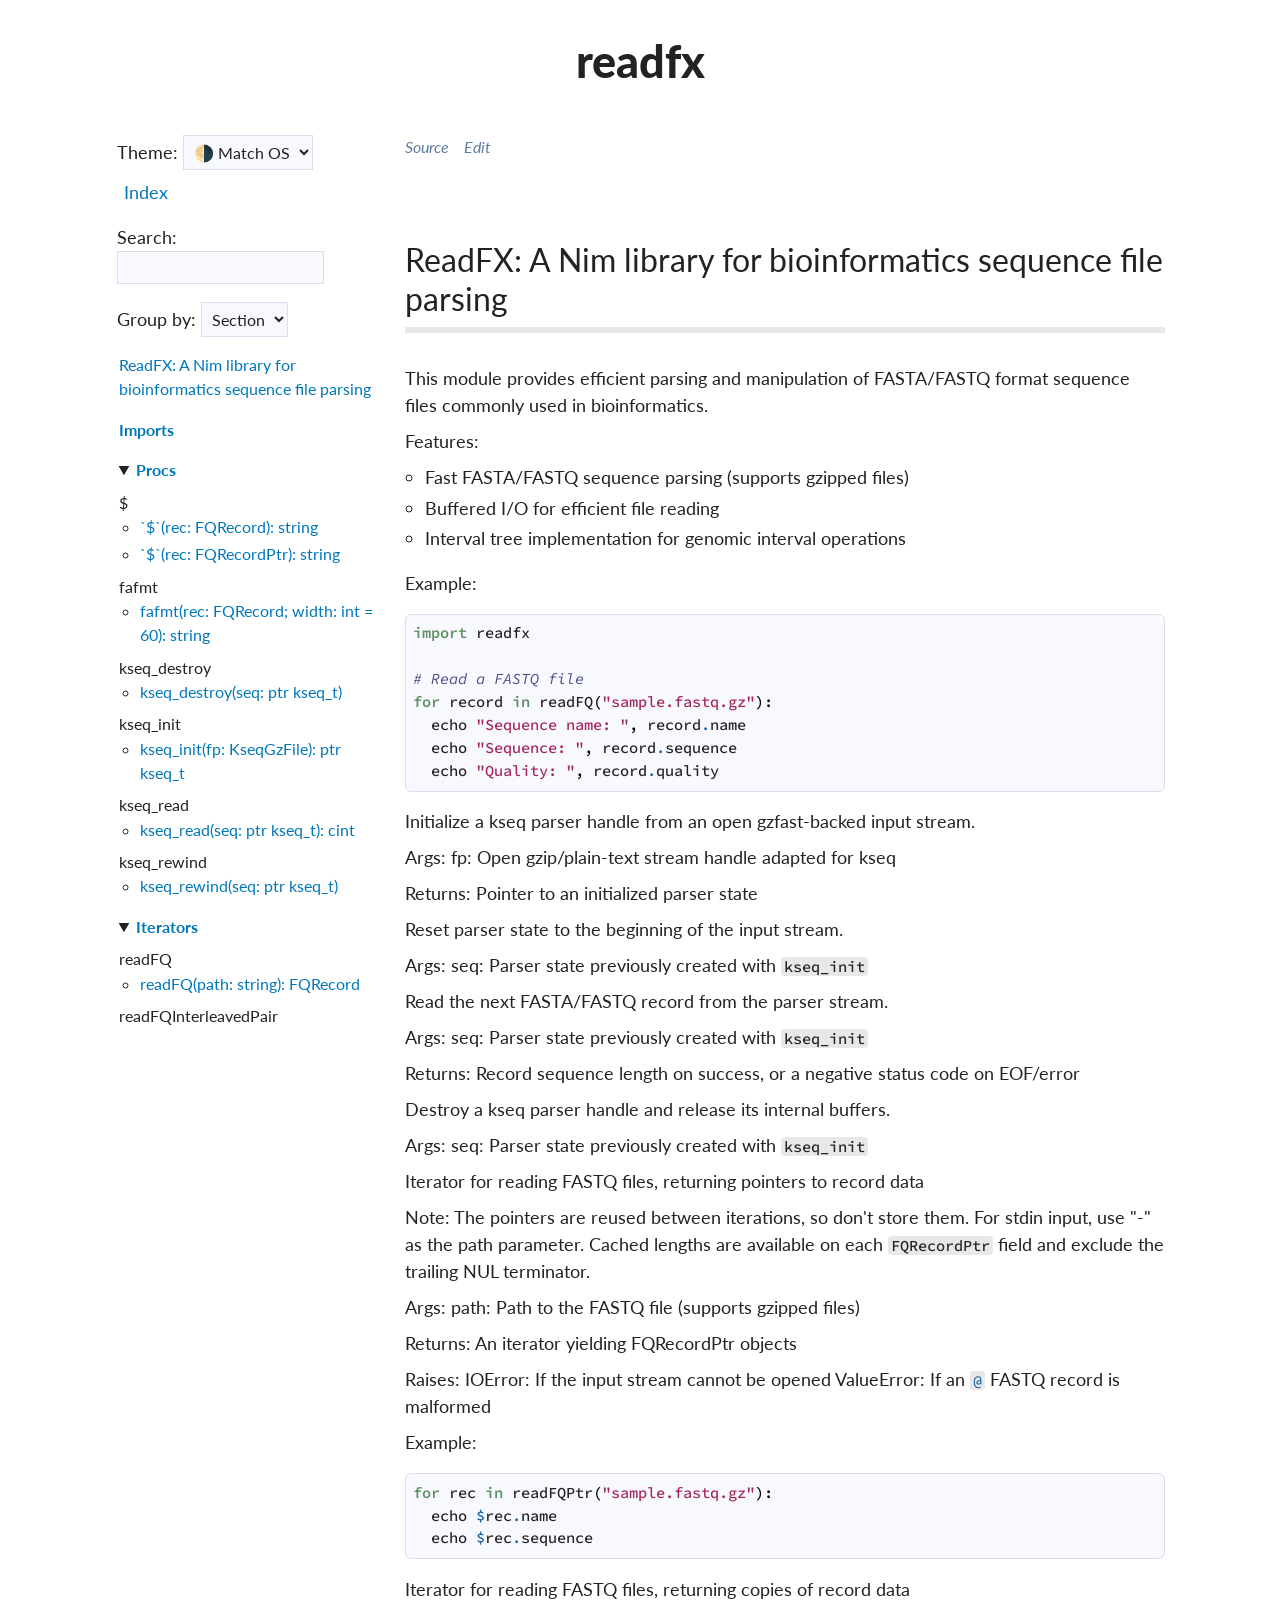
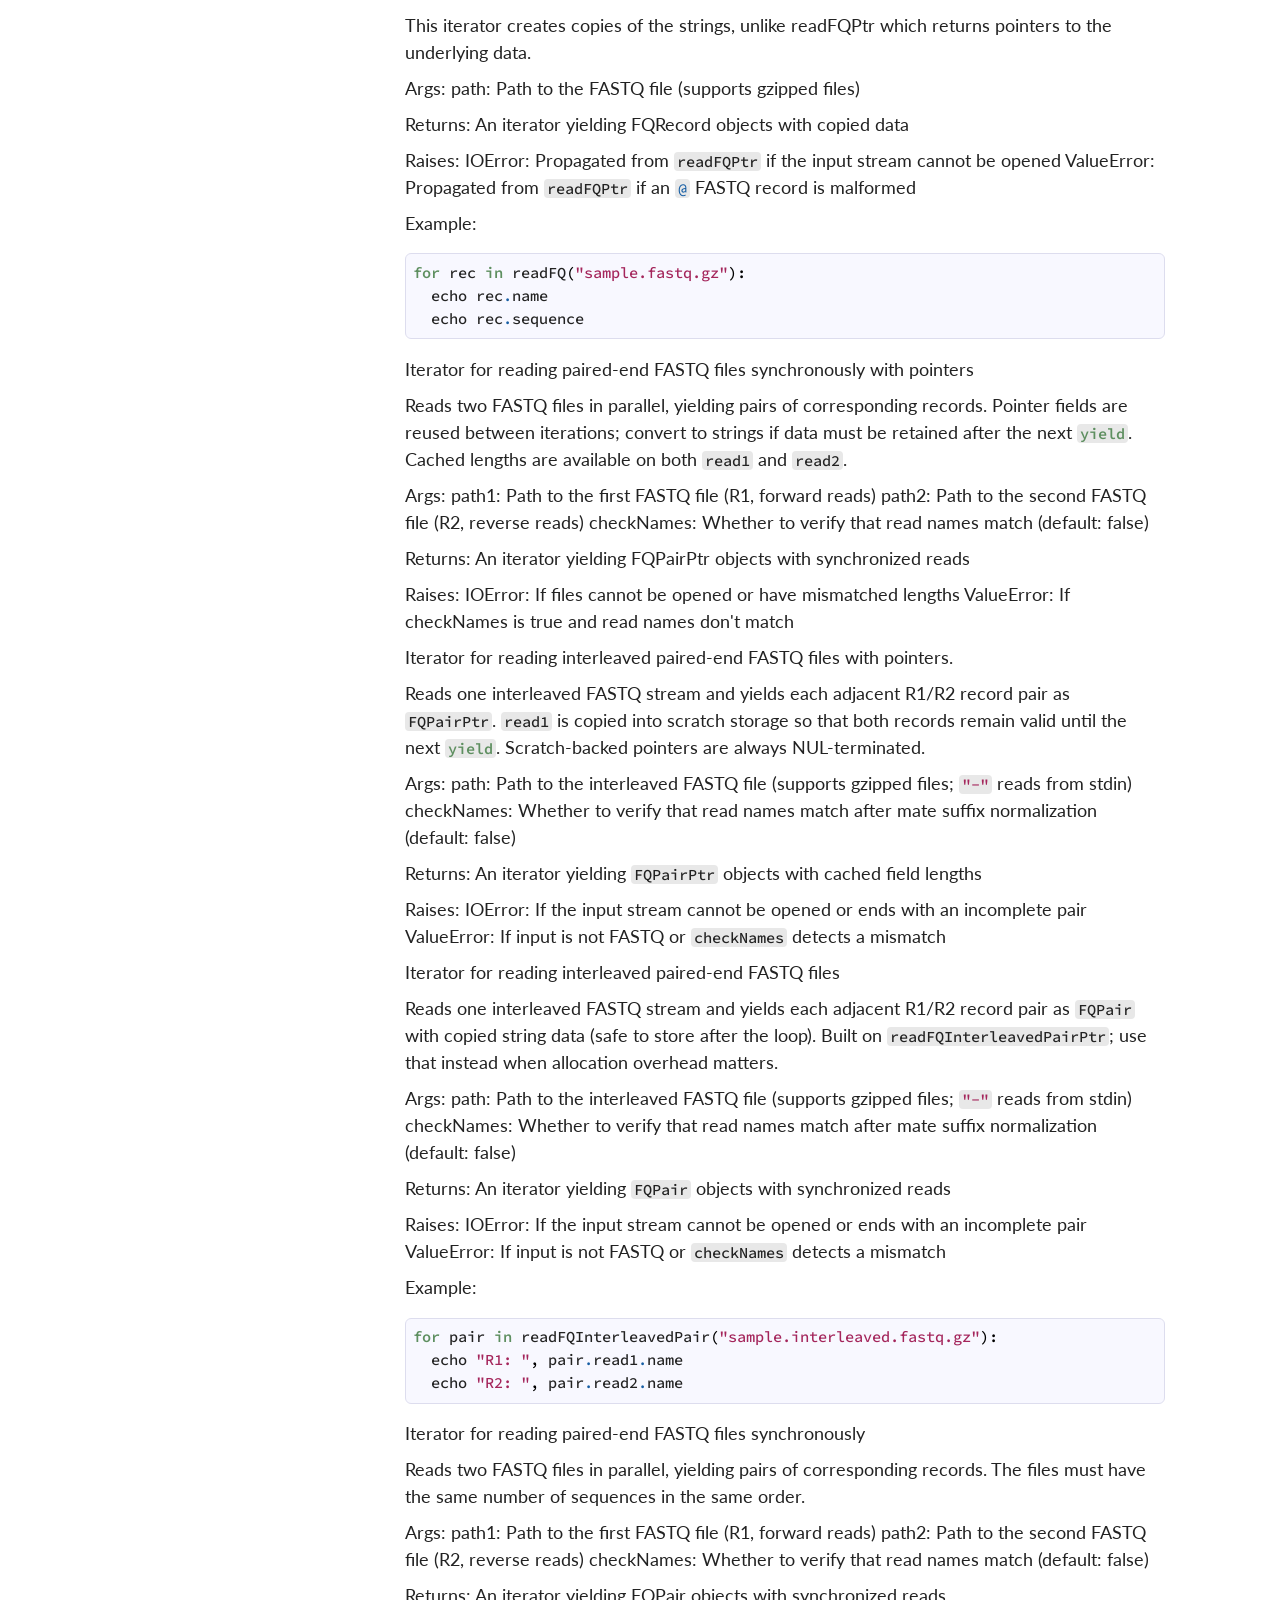
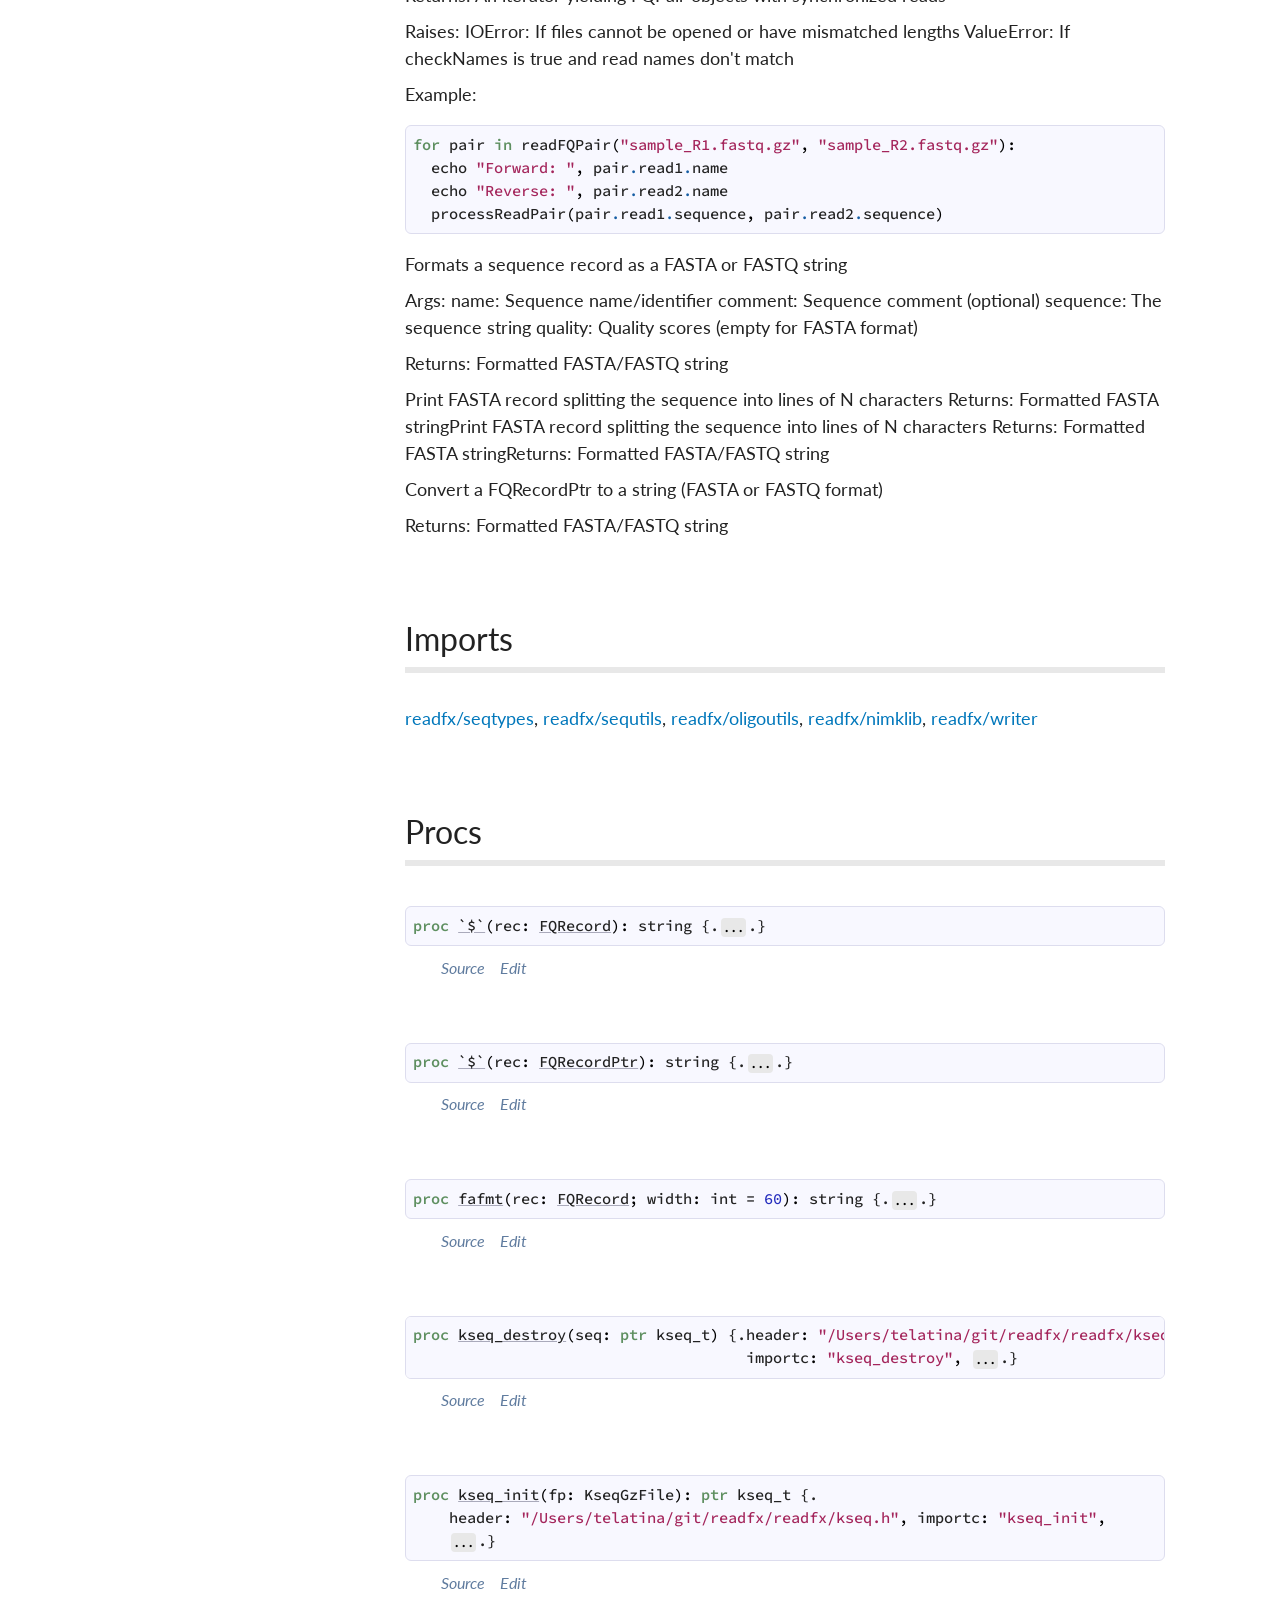
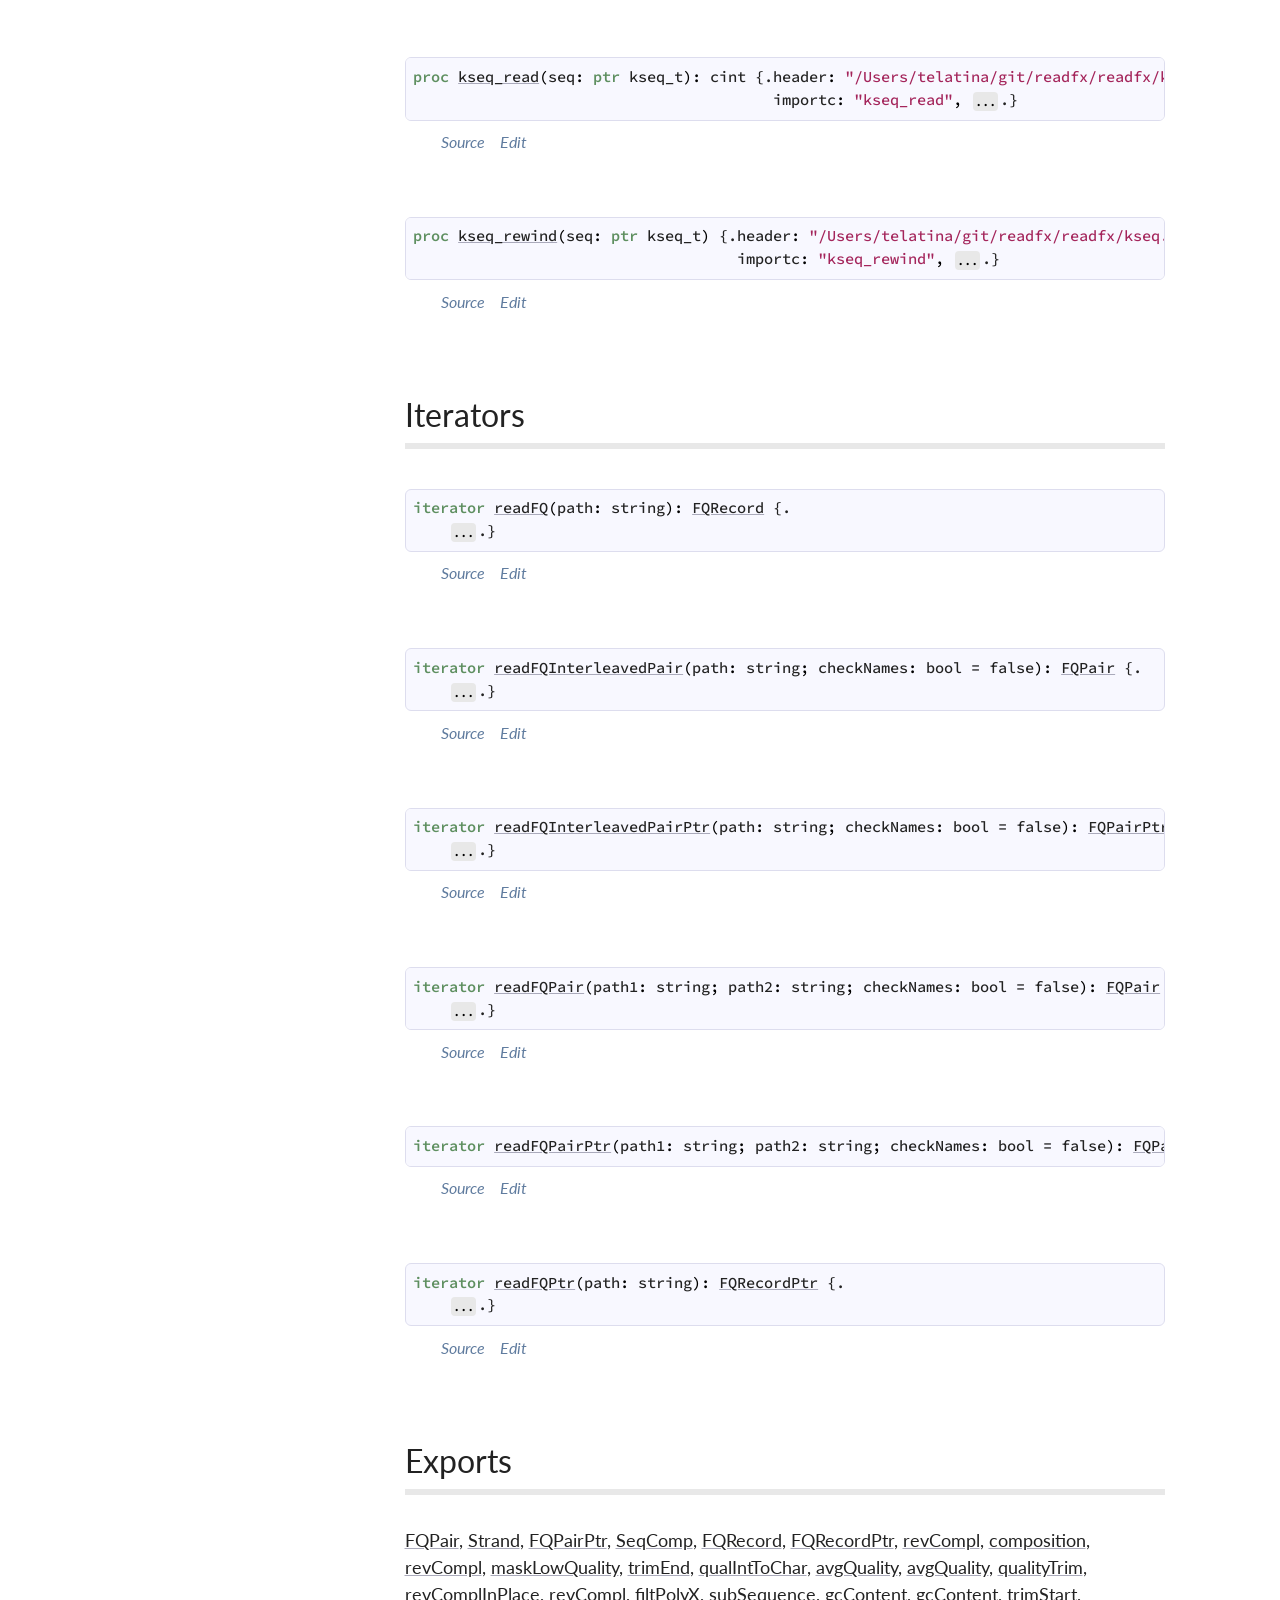
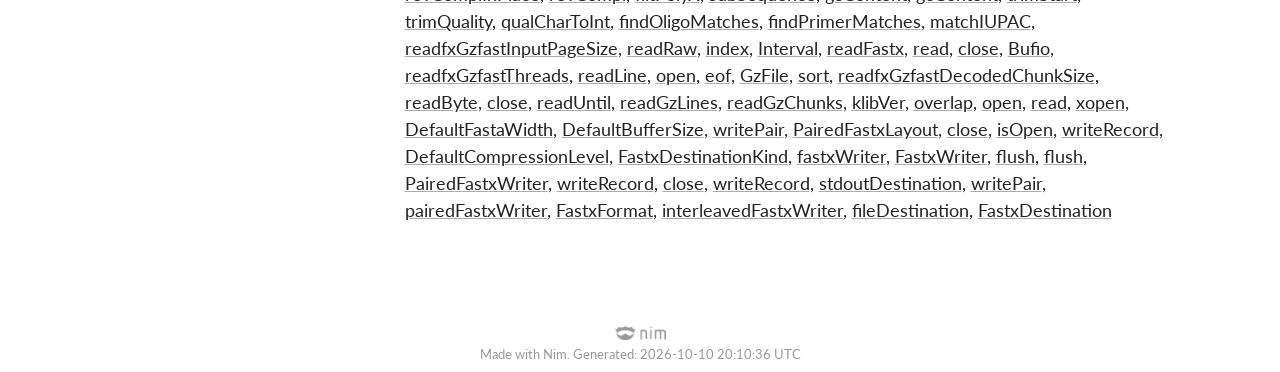
==== commit ddb95ca0: "chore(docs): update generated timestamps in documentation - Updated timestamps in multiple HTML docu" ====
--- a/docs/readfx.html
+++ b/docs/readfx.html
@@ -434,7 +434,7 @@
       <div class="twelve-columns footer">
         <span class="nim-sprite"></span>
         <br>
-        <small style="color: var(--hint);">Made with Nim. Generated: 2026-10-10 20:07:52 UTC</small>
+        <small style="color: var(--hint);">Made with Nim. Generated: 2026-10-10 20:10:36 UTC</small>
       </div>
     </div>
   </div>
